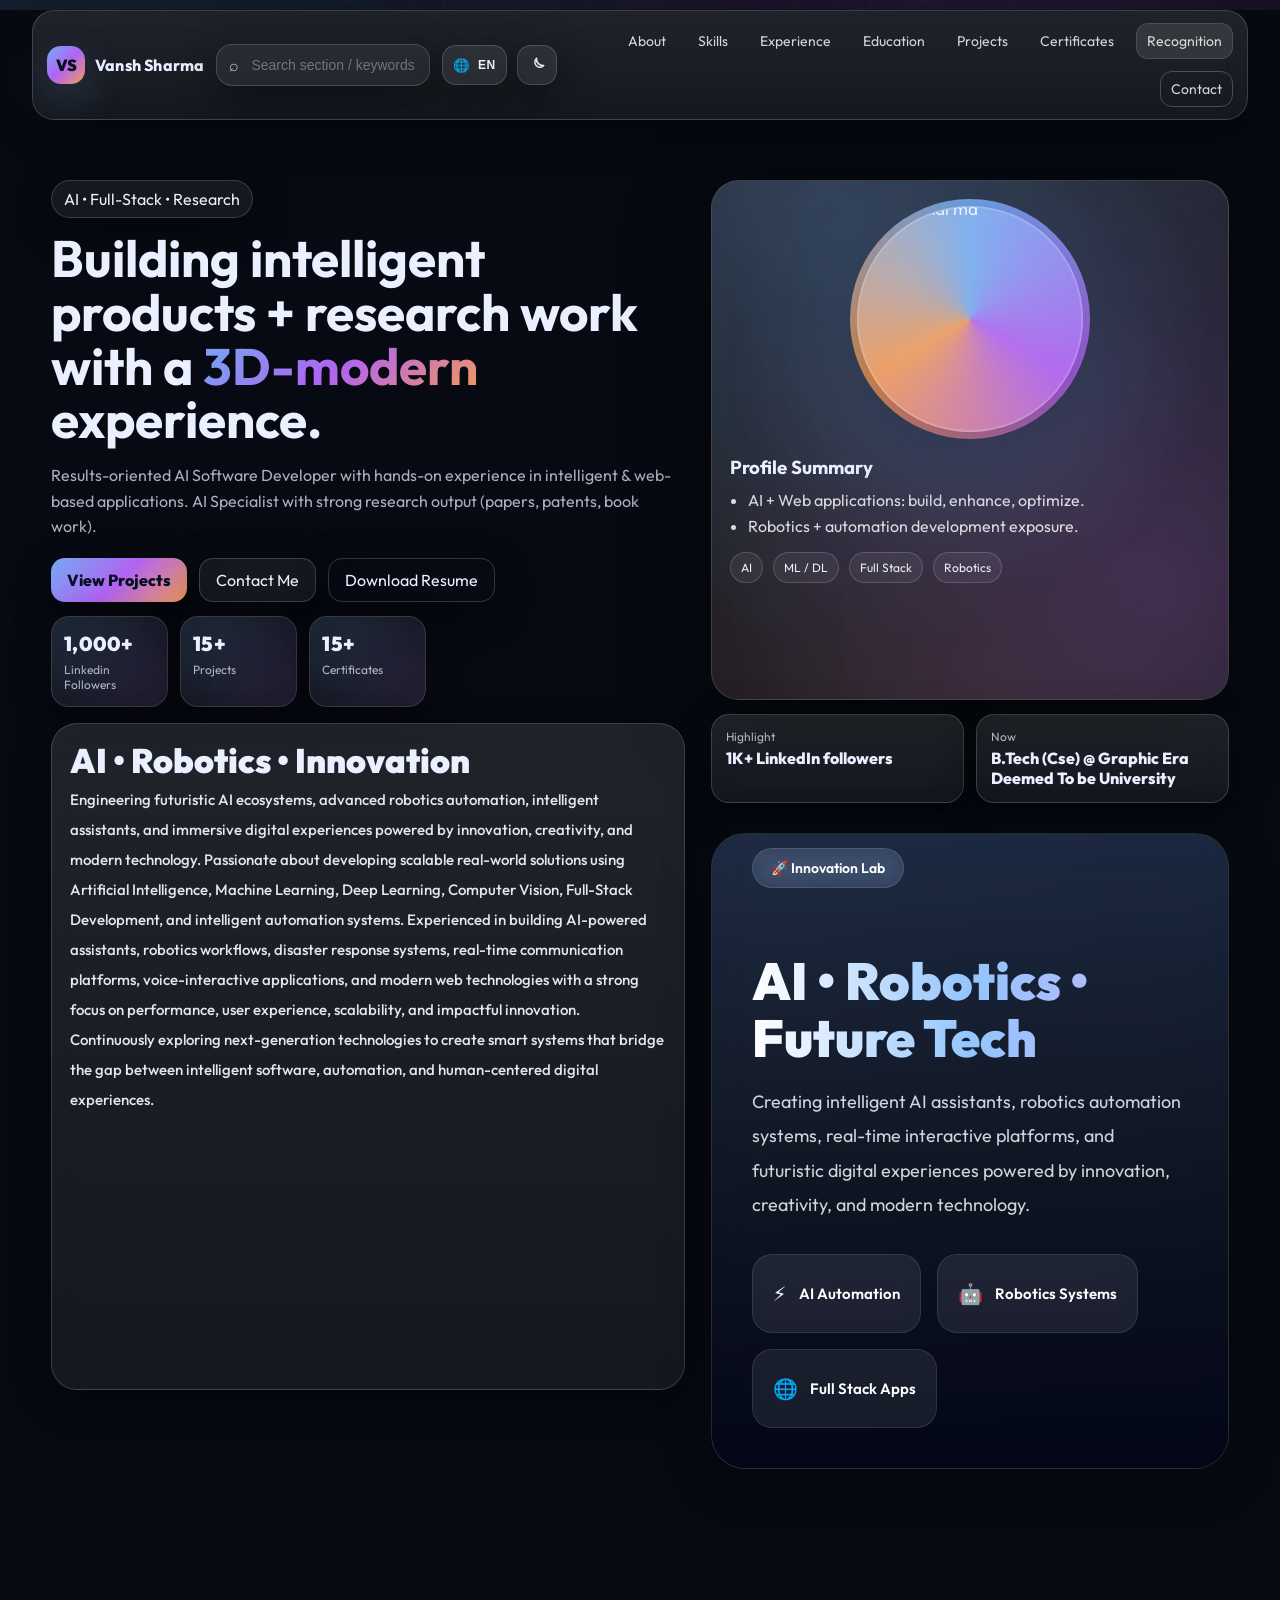
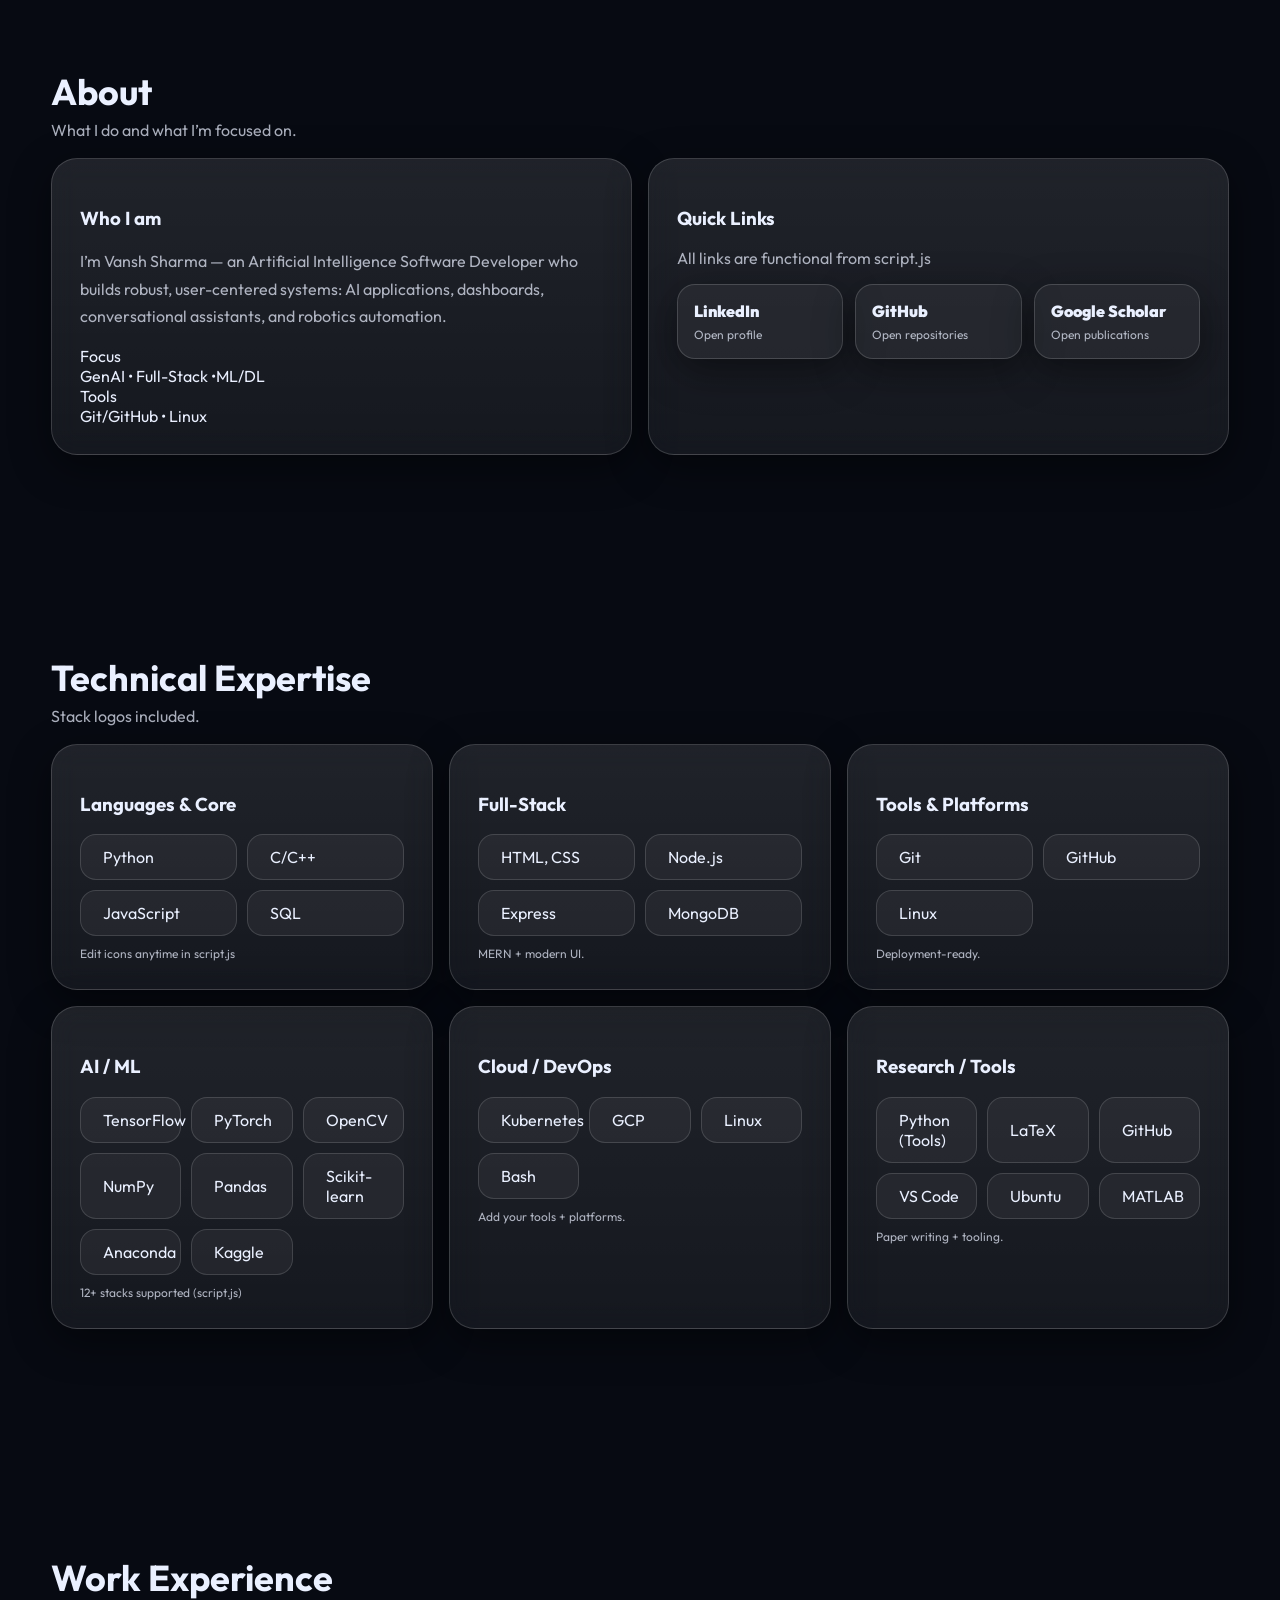
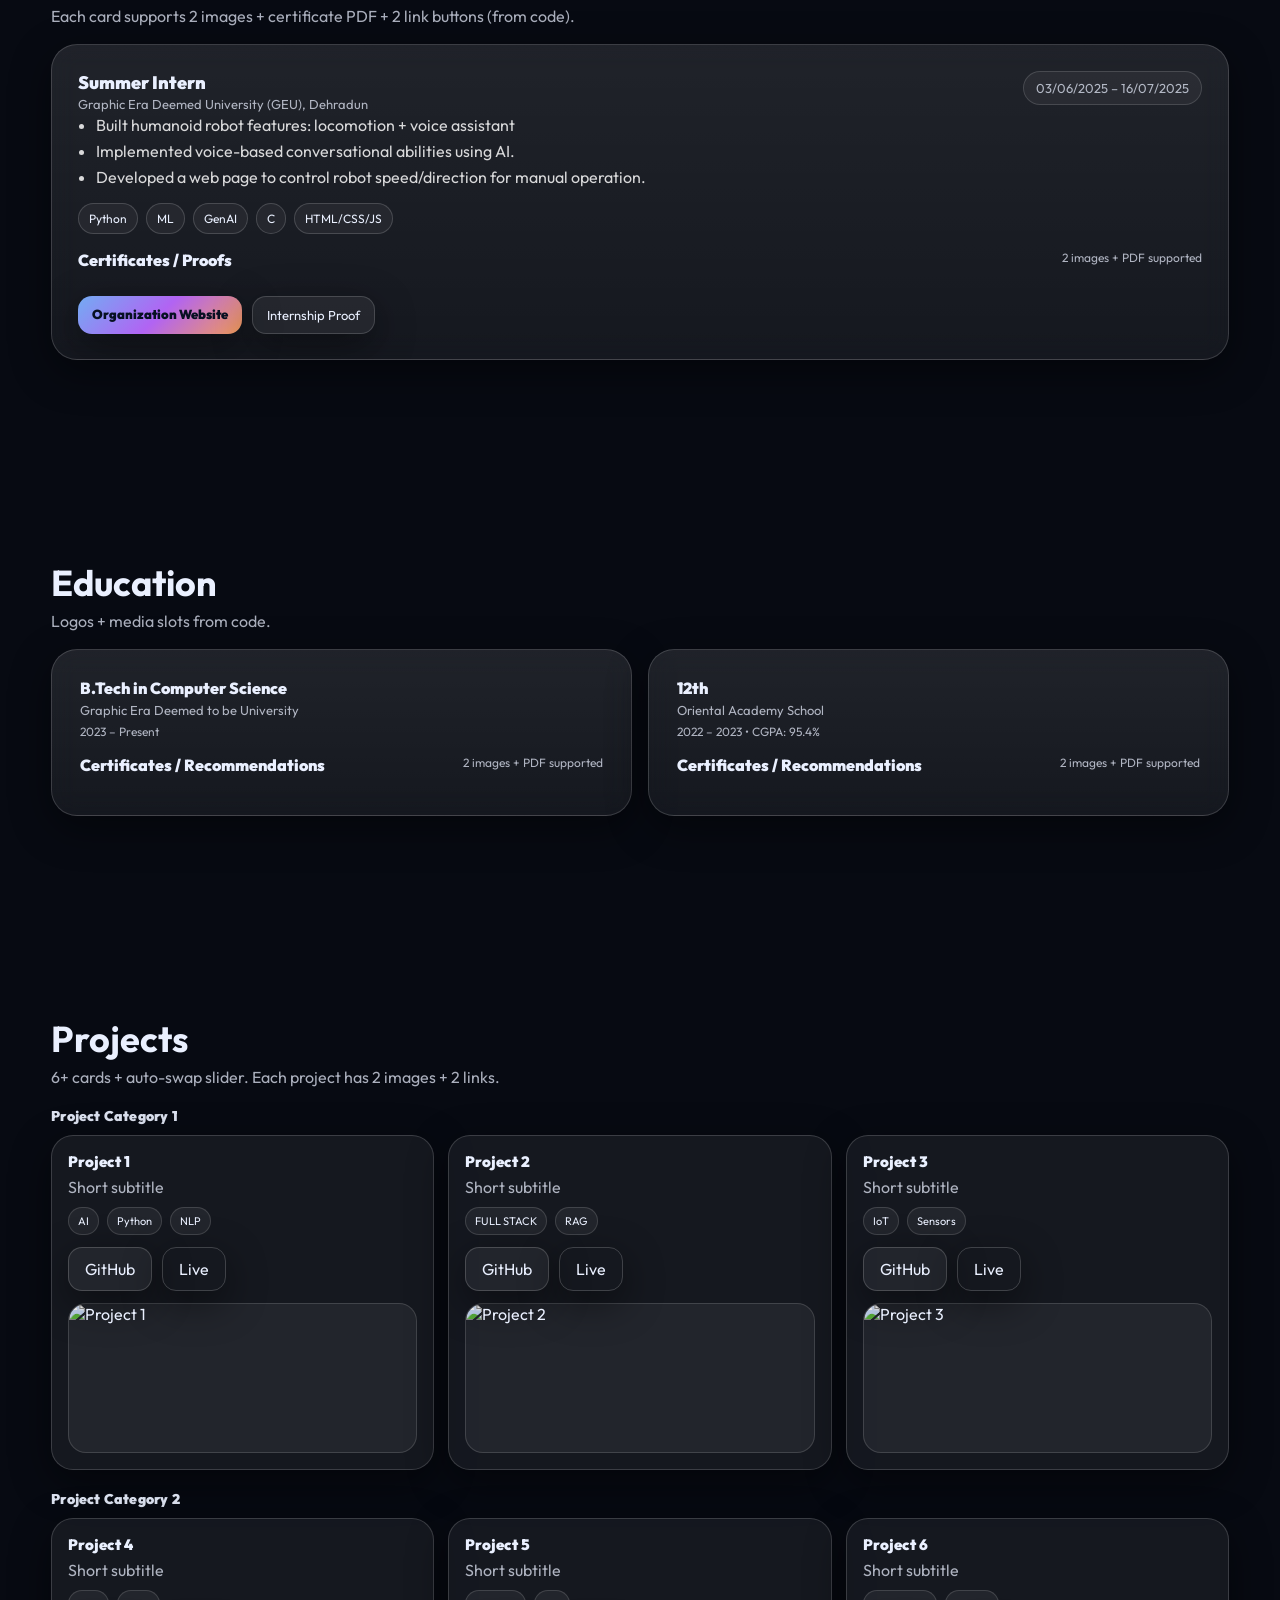
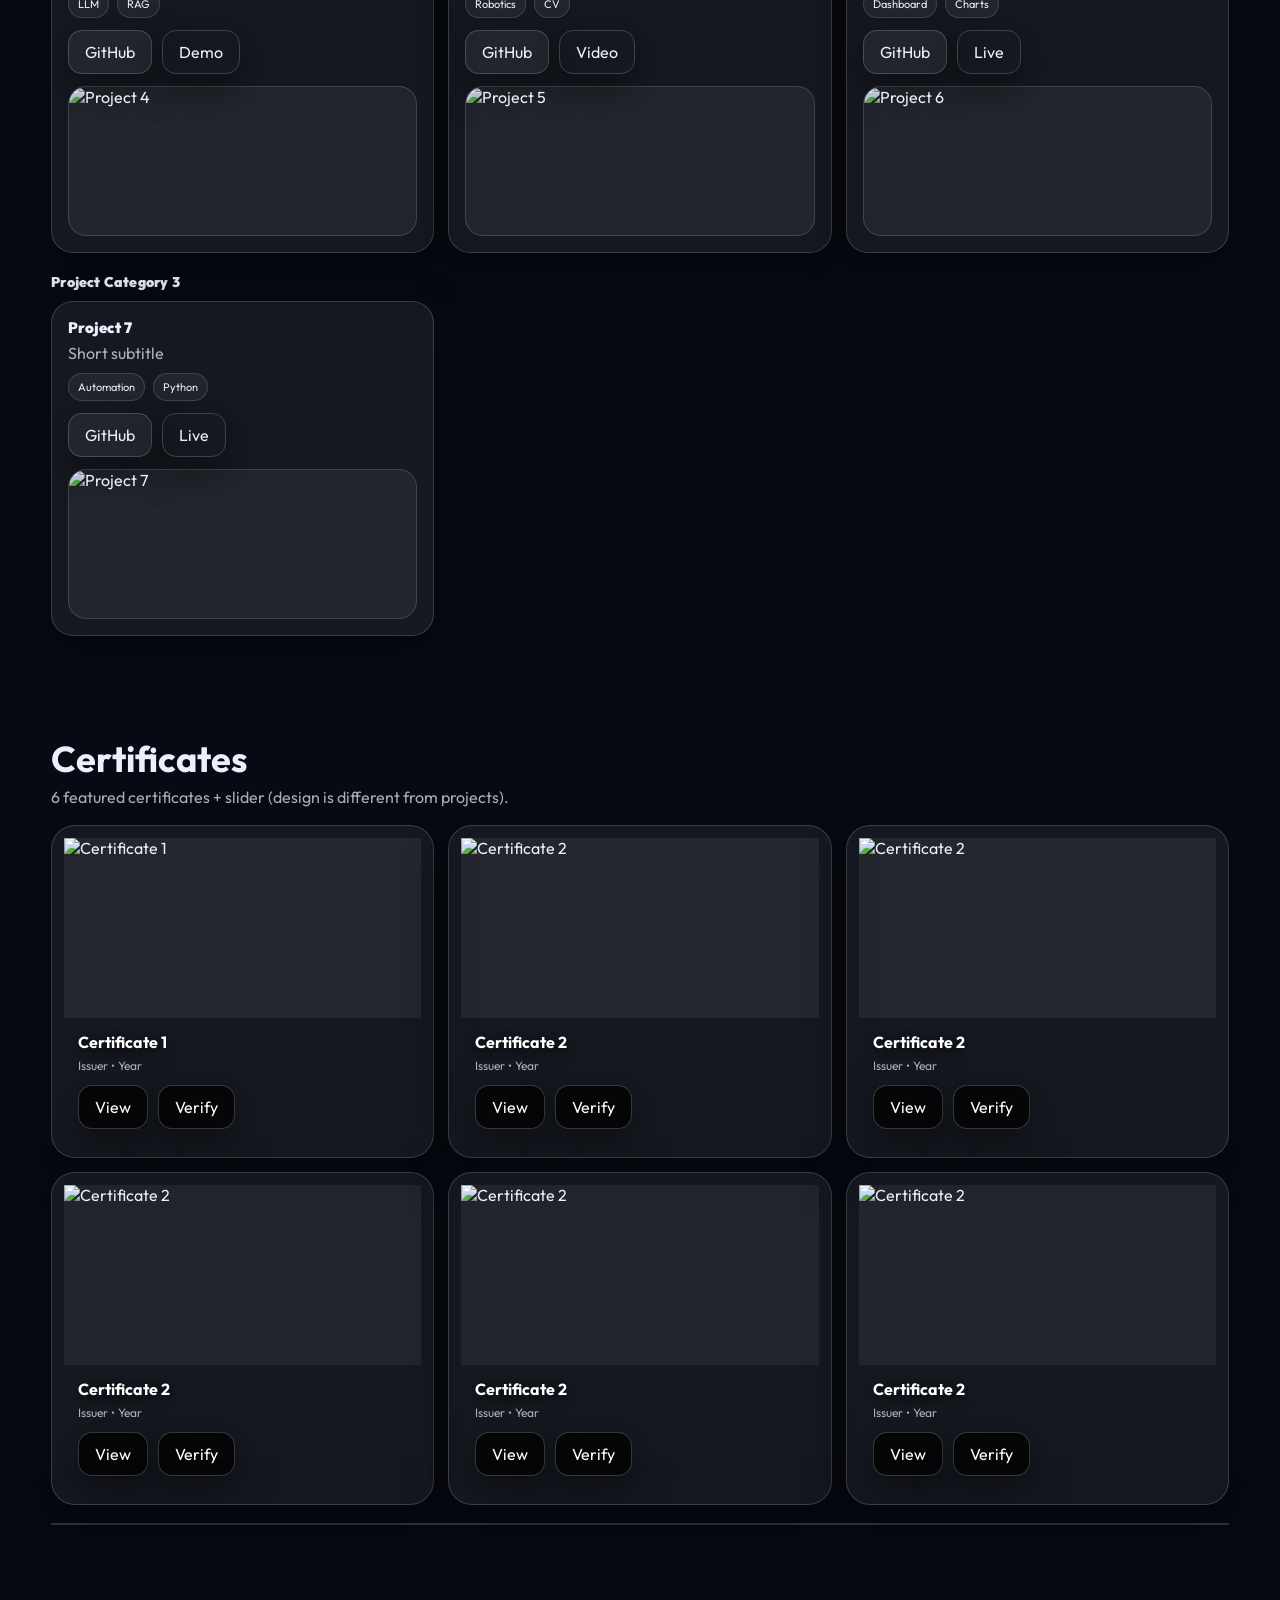
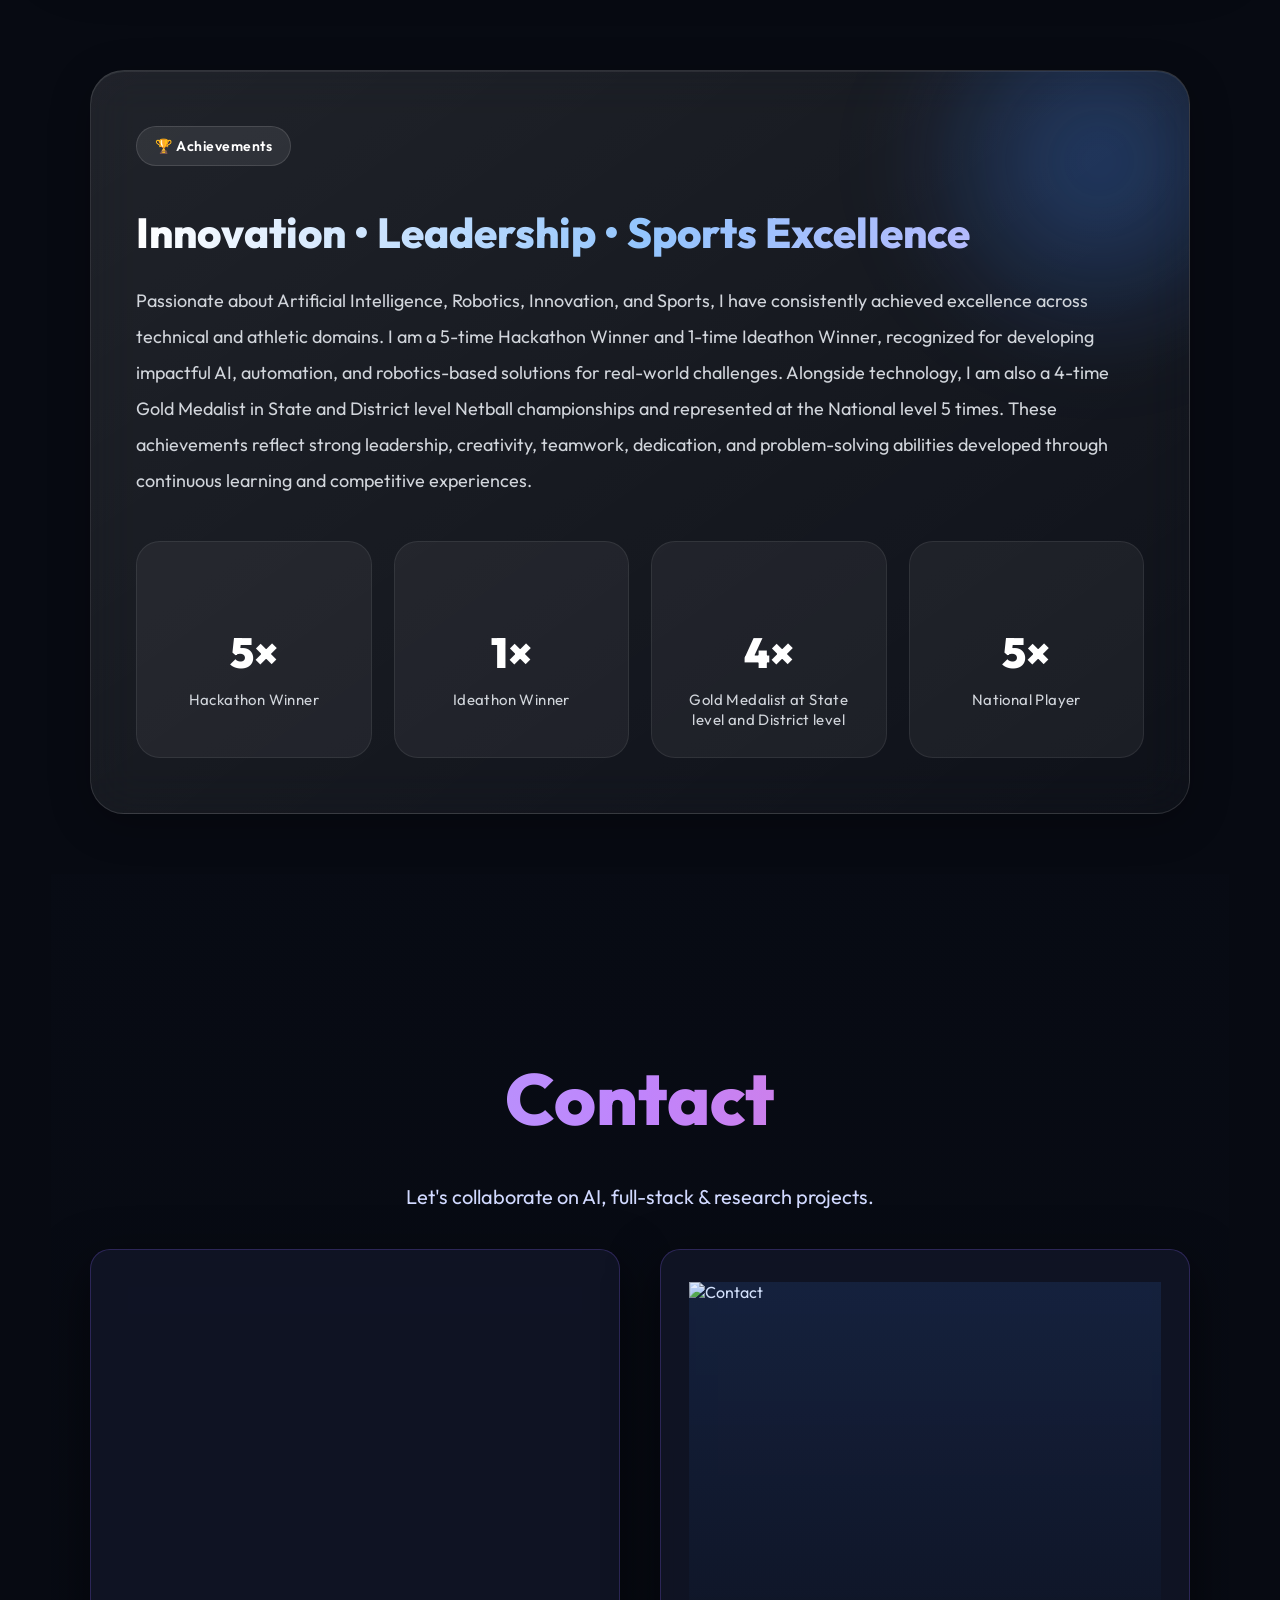
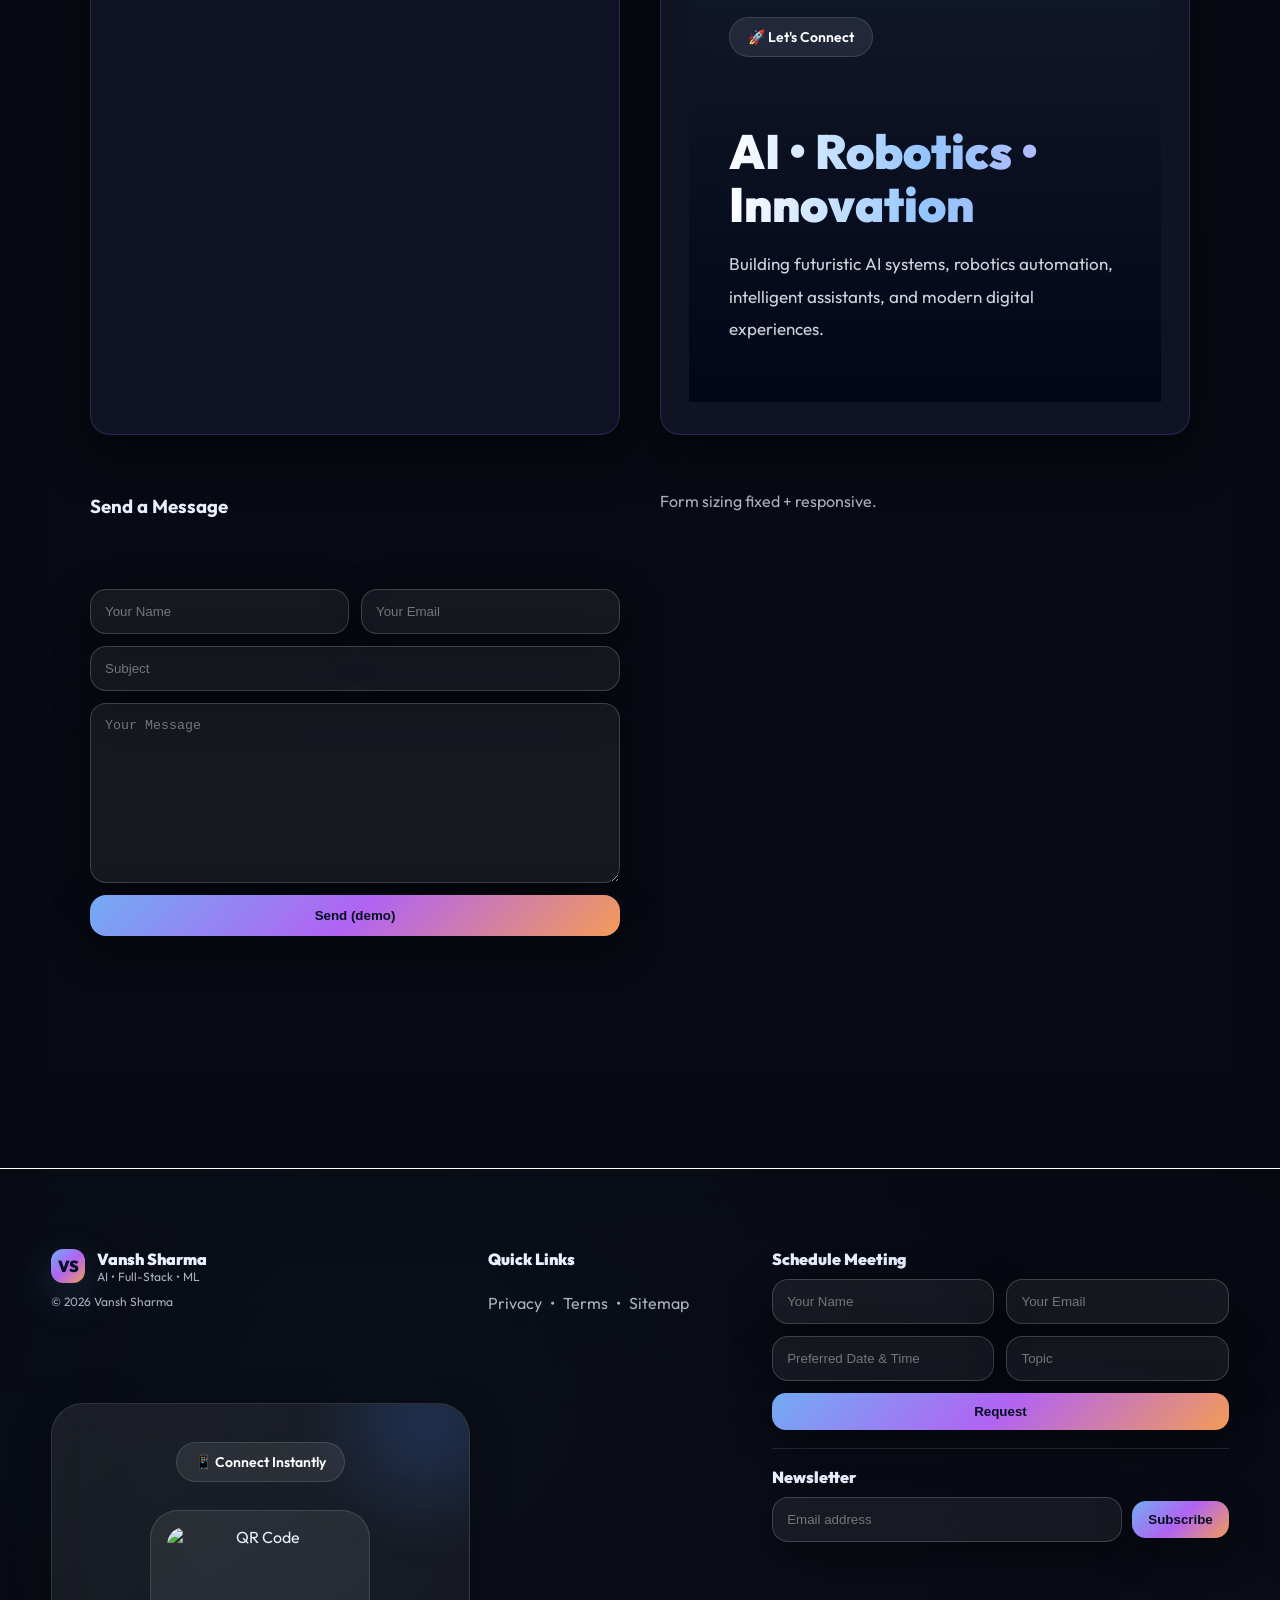
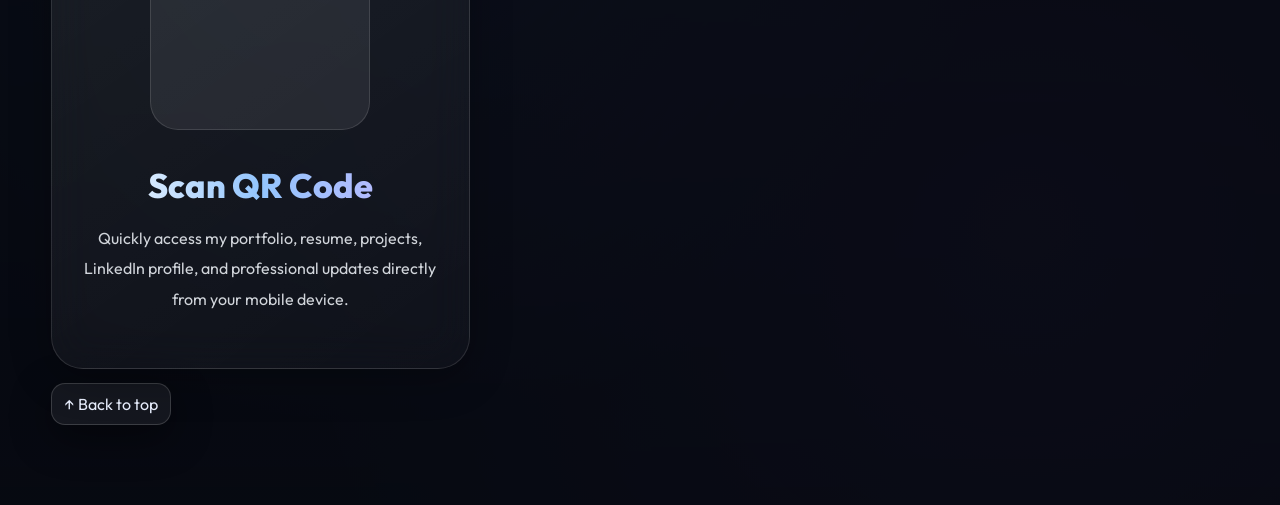
==== index.html @ a7fa775b "Rename 1.html to index.html" ====
<!DOCTYPE html>
<html lang="en">
<head>
  <meta charset="UTF-8" />
  <meta name="viewport" content="width=device-width, initial-scale=1.0"/>
  <title>Vansh Sharma | Portfolio</title>

  <link rel="preconnect" href="https://fonts.googleapis.com">
  <link rel="preconnect" href="https://fonts.gstatic.com" crossorigin>
  <link href="https://fonts.googleapis.com/css2?family=Outfit:wght@300;400;500;600;700;800;900&display=swap" rel="stylesheet">

  <!-- devicon for stack logos -->
  <link rel="stylesheet" href="https://cdn.jsdelivr.net/gh/devicons/devicon@latest/devicon.min.css" />

  <link rel="stylesheet" href="style.css"/>
</head>
<body>

  <!-- =====================
       LOADER (2.5s)
       Customize: CSS variables + #loaderLogo/#loaderText
       ===================== -->
  <div id="pageLoader" class="pageLoader" role="status" aria-label="Loading">
    <div class="loaderCard glass">
      <!-- LOADER LOGO: replace text with your logo image anytime (see CSS comments) -->
      <div class="loaderLogo" id="loaderLogo">VS</div>
      <div class="loaderText" id="loaderText">Loading…</div>
      <div class="loaderBar"><div class="loaderBarIn" id="loaderBarIn"></div></div>
      <div class="loaderHint muted">Loading</div>
    </div>
  </div>


  <!-- Background layers -->
  <div class="bg">
    <div class="bg-grid"></div>
    <div class="bg-aurora"></div>
    <div class="bg-stars" aria-hidden="true"></div>
    <div class="bg-vignette"></div>
  </div>

  <!-- Top progress -->
  <div class="topbar">
    <div class="progress" id="progress"></div>
  </div>

  <!-- Navbar -->
  <header class="navwrap">
    <nav class="nav glass" id="navbar">
      <a class="brand" href="#home" aria-label="Go to Home">
        <span class="brandMark brandMarkImg">
          <!-- NAV LOGO: Put your logo image path in script.js (PROFILE.navLogo). Control size in style.css (search: NAV LOGO) -->
          <img id="navLogoImg" class="brandLogoImg" alt="Logo" />
          <span class="brandLogoFallback" aria-hidden="true">VS</span>
        </span>
        <span class="brandText">Vansh Sharma</span>
      </a>

      <!-- Search -->
      <div class="navSearch">
        <div class="searchWrap">
          <span class="searchIcon">⌕</span>
          <input id="siteSearch" class="searchInput" type="text" placeholder="Search section / keywords..." autocomplete="off" />
        </div>
        <div class="searchDrop" id="searchDrop" aria-hidden="true"></div>
      </div>

      <div class="navRight">
        <!-- LANGUAGE: dropdown + flags (translate via code in script.js; extend dictionary as you wish) -->
        <div class="langSelect" id="langSelect">
          <button class="iconBtn langBtn" id="langBtn" aria-haspopup="listbox" aria-expanded="false" aria-label="Select language">
            <span class="langIcon" aria-hidden="true">🌐</span>
            <span class="langCode" id="langCode">EN</span>
          </button>
          <div class="langMenu" id="langMenu" role="listbox" aria-label="Language list"></div>
        </div>

        <button class="iconBtn" id="themeToggle" aria-label="Toggle theme">
          <span id="themeIcon" class="themeIcon" aria-hidden="true"></span>
        </button>
        <button class="navToggle" id="navToggle" aria-label="Toggle menu">☰</button>
      </div>

      <div class="navLinks" id="navLinks">
        <a href="#about">About</a>
        <a href="#skills">Skills</a>
        <a href="#experience">Experience</a>
        <a href="#education">Education</a>
        <a href="#projects">Projects</a>
        <a href="#certifications">certificate</a>

        <!-- NEW -->
       

       

       

        <a href="#achievements" class="pill">Achievements</a>
        <a href="#contact" class="pill outline">Contact</a>
      </div>
    </nav>
  </header>

  <!-- HERO -->
  <section id="home" class="section hero hero-video-section">

  <!-- HERO BACKGROUND VIDEO -->
  <video class="hero-bg-video" autoplay muted loop playsinline>
    <source src="https://raw.githubusercontent.com/bh-yogendra1/Yogendra-Bh_pm/main/hero%20section%20till%20about%20section.mp4" type="video/mp4">
  </video>

  <!-- DARK OVERLAY -->
  <div class="hero-video-overlay"></div>

    <div class="container heroGrid">

      <div class="heroLeft">
        <div class="kicker" data-i18n="hero_kicker">AI • Full-Stack • Research</div>

       <h1 class="title">
  <span data-i18n="hero_title_1">Building intelligent products + research work</span>
  with a <span class="grad" data-i18n="hero_title_3">3D-modern</span>
  <span data-i18n="hero_title_4">experience.</span>
</h1>

        <p class="subtitle" data-i18n="hero_subtitle">
          Results-oriented AI Software Developer with hands-on experience in intelligent & web-based applications.
          AI Specialist with strong Technical Skills
        </p>

        <div class="ctaRow">
           <a class="btn primary" href="#projects" data-i18n="btn_view_projects">
    View Projects
  </a>
           <a class="btn" href="#contact" data-i18n="btn_contact_me">
    Contact Me
  </a>
<a class="btn ghost" href="assets/Vansh's CV.pdf" download>
  Download Resume
</a>
</div>

        <!-- 5 count-up cards -->
        <div class="statsGrid" id="statsGrid"></div>

        <!-- Hero highlight banner image (BIG) -->
        <div class="heroBanner card glass tilt">
          <div class="heroBannerIn">
    <div class="hbTitle" data-i18n="hero_featured">
      Featured Highlight
    </div>
            <div class="hbSub"data-i18n="hero_featured_sub">Building intelligent AI systems, robotics automation, real-time assistants, and premium modern web experiences with innovation-driven solutions.
    </p></div>
          </div>
          <img id="heroBannerImg" class="heroBannerImg" alt="Hero banner" />
        </div>
      </div>

      <div class="heroRight">
        <div class="tilt card3d glass heroCard">
          <div class="cardGlow"></div>

          <div class="cardInner">
            <!-- Bigger circle photo -->
            <div class="avatarRing avatarRingHuge">
              <div class="avatar avatarHuge">
                <img id="profileImg" src="vanshsharma.jpeg" alt="Vansh Sharma" />
                <!-- ONLINE DOT: green pulsing indicator (CSS: search "Online dot") -->
                <span class="onlineDot" id="onlineDot" aria-hidden="true"></span>
              </div>
            </div>

            <div class="heroCardInfo">
  <h3 data-i18n="hero_profile_summary">Profile Summary</h3>
  <ul class="bullets" id="profileBullets"></ul>
</div>

            <div class="heroBadges" id="heroBadges"></div>
          </div>
        </div>

        <div class="floatingRow">
          <div class="floatCard glass tilt-sm">
  <div class="floatTitle" data-i18n="hero_highlight">Highlight</div>
  <div class="floatValue" id="heroFloat1">1K+ LinkedIn followers</div>
</div>
          <div class="floatCard glass tilt-sm">
  <div class="floatTitle" data-i18n="hero_now">Now</div>
  <div class="floatValue" id="heroFloat2">Btech(Cse) @ Graphic Era University</div>
</div>
        </div>

        <!-- RIGHT SIDE FEATURE HIGHLIGHT (same style as left banner)
             Customize image in script.js: PROFILE.heroBannerImg2 -->
      <div class="heroBanner card glass tilt heroBannerRight">

  <div class="heroRightOverlay"></div>

  <img id="heroBannerImg2" class="heroBannerImg" alt="Hero banner 2" />

  <div class="heroRightContent">

    <span class="rightBadge">
      🚀 Innovation Lab
    </span>

    <h2 class="rightTitle">
      AI • Robotics • Future Tech
    </h2>

    <p class="rightSub">
      Creating intelligent AI assistants, robotics automation systems, real-time interactive platforms, and futuristic digital experiences powered by innovation, creativity, and modern technology.
    </p>

    <div class="rightFeatures">

      <div class="rightFeature">
        <span>⚡</span>
        <p>AI Automation</p>
      </div>

      <div class="rightFeature">
        <span>🤖</span>
        <p>Robotics Systems</p>
      </div>

      <div class="rightFeature">
        <span>🌐</span>
        <p>Full Stack Apps</p>
      </div>

    </div>

  </div>

</div>

    </div>
  </section>

  <!-- ABOUT -->
  <section id="about" class="section themed about-video-section">

  <!-- ABOUT BACKGROUND VIDEO -->
  <video class="about-bg-video" autoplay muted loop playsinline>
    <source src="https://raw.githubusercontent.com/bh-yogendra1/Yogendra-Bh_pm/main/about%20section.mp4" type="video/mp4">
    Your browser does not support the video tag.
  </video>

  <!-- DARK OVERLAY -->
  <div class="about-video-overlay"></div>

    <div class="container">
      <div class="sectionHead">
  <h2 data-i18n="sec_about">About</h2>
  <p data-i18n="sec_about_sub">What I do and what I’m focused on.</p>
</div>

      <div class="grid2">
        <div class="card glass tilt cardXL">
          <h3>Who I am</h3>
          <p class="p" id="aboutText"></p>

          <div class="miniFacts">
            <div class="miniFact">
              <div class="mfLabel">Focus</div>
              <div class="mfValue" id="aboutFocus"></div>
            </div>
            <div class="miniFact">
              <div class="mfLabel">Tools</div>
              <div class="mfValue" id="aboutTools"></div>
            </div>
          </div>
        </div>

        <div class="card glass tilt cardXL">
          <h3>Quick Links</h3>
          <p class="muted">All links are functional from script.js</p>
          <div class="linkGrid" id="linkGrid"></div>
        </div>
      </div>
    </div>
  </section>

  <!-- SKILLS -->
<section id="skills" class="section themed alt skills-video-section">

  <!-- SKILLS BACKGROUND VIDEO -->
  <video class="skills-bg-video" autoplay muted loop playsinline>
    <source src="https://raw.githubusercontent.com/bh-yogendra1/Yogendra-Bh_pm/main/technical%20experties.mp4" type="video/mp4">
    Your browser does not support the video tag.
  </video>

  <!-- DARK OVERLAY -->
  <div class="skills-video-overlay"></div>

    <div class="container">
      <div class="sectionHead">
  <h2 data-i18n="sec_skills">Technical Expertise</h2>
  <p data-i18n="sec_skills_sub">Stack logos included.</p>
</div>

      <div class="grid3">
        <div class="card glass tilt cardXL">
          <h3>Languages & Core</h3>
          <div class="logoGrid" id="skillsLang"></div>
          <div class="softNote">Edit icons anytime in script.js</div>
        </div>

        <div class="card glass tilt cardXL">
          <h3>Full-Stack</h3>
          <div class="logoGrid" id="skillsStack"></div>
          <div class="softNote">MERN + modern UI.</div>
        </div>

        <div class="card glass tilt cardXL">
          <h3>Tools & Platforms</h3>
          <div class="logoGrid" id="skillsTools"></div>
          <div class="softNote">Deployment-ready.</div>
        </div>
      </div>
          <!-- =====================
           EXTRA SKILL CARDS (Scalable)
           Add more cards by copying one block + new id.
           CSS: search "SKILLS GRID"
           ===================== -->
      <div class="grid3 mt16">
        <div class="card glass tilt cardXL">
          <h3>AI / ML</h3>
          <div class="logoGrid logoGridWide" id="skillsAI"></div>
          <div class="softNote">12+ stacks supported (script.js)</div>
        </div>

        <div class="card glass tilt cardXL">
          <h3>Cloud / DevOps</h3>
          <div class="logoGrid logoGridWide" id="skillsCloud"></div>
          <div class="softNote">Add your tools + platforms.</div>
        </div>

        <div class="card glass tilt cardXL">
          <h3>Research / Tools</h3>
          <div class="logoGrid logoGridWide" id="skillsResearch"></div>
          <div class="softNote">Paper writing + tooling.</div>
        </div>
      </div>
    </div>
  </section>


  <!-- EXPERIENCE -->
  <section id="experience" class="section themed">
    <div class="container">
     <div class="sectionHead">
  <h2 data-i18n="sec_experience">Work Experience</h2>
  <p data-i18n="sec_experience_sub">Each card supports 2 images + certificate PDF + 2 link buttons (from code).</p>
</div>

      <div class="timeline" id="expTimeline"></div>
    </div>
  </section>

  <!-- EDUCATION -->
<section id="education" class="section themed alt edu-video-section">

  <!-- Background Video -->
  <video class="edu-bg-video" autoplay muted loop playsinline>
    <source src="https://raw.githubusercontent.com/bh-yogendra1/Yogendra-Bh-portfolio-website-/cc7f8a1dfc90e2ebffed9d9f8b9460c6ba9d060c/education-iit%20p.mp4" type="video/mp4">
  </video>

  <!-- Dark overlay -->
  <div class="edu-video-overlay"></div>

    <div class="container">
      <div class="sectionHead">
  <h2 data-i18n="sec_education">Education</h2>
  <p data-i18n="sec_education_sub">Logos + media slots from code.</p>
</div>

      <div class="grid2" id="eduGrid"></div>
    </div>
  </section>

  <!-- PROJECTS -->
  <section id="projects" class="section themed">
    <div class="container">
      <div class="sectionHead">
  <h2 data-i18n="sec_projects">Projects</h2>
  <p data-i18n="sec_projects_sub">6+ cards + auto-swap slider. .</p>
</div>

      <!--  =====================
           FIXED 9 PROJECT CARDS (3 categories × 3 cards)
           Edit data in script.js: PROJECT_GRID_9
           ===================== -->
      <div class="projCats">
        <div class="projCat">
          <div class="projCatTitle">Project Category 1</div>
          <div class="projCatGrid" id="projCat1"></div>
        </div>

        <div class="projCat">
          <div class="projCatTitle">Project Category 2</div>
          <div class="projCatGrid" id="projCat2"></div>
        </div>

        <div class="projCat">
          <div class="projCatTitle">Project Category 3</div>
          <div class="projCatGrid" id="projCat3"></div>
        </div>
      </div>

      

      <!-- <div class="projectWrap">
        <button class="sliderBtn" id="projPrev" aria-label="Previous project">‹</button>

        <div class="projectSlider" id="projectSlider">
          <div class="projectTrack" id="projectTrack"></div>
        </div>

        <button class="sliderBtn" id="projNext" aria-label="Next project">›</button>
      </div>

      <div class="sliderDots" id="projDots"></div>
    </div>
  </section>  -->

 
   <section id="certifications" class="section themed alt">
    <div class="container">
     <div class="sectionHead">
  <h2 data-i18n="sec_certificates">Certificates</h2>
  <p data-i18n="sec_certificates_sub">6 featured certificates + slider (design is different from projects).</p>
</div>
      <div class="certGrid" id="certGrid"></div> 

      <div class="certSliderWrap">
        <div class="certHeaderRow">
          <div>
            <!-- <div class="certSliderTitle">More certificates</div>
            <div class="muted">Auto-scroll • customize in script.js</div>
          </div>
          <div class="certBtns">
            <button class="certBtn" id="certPrev" aria-label="Previous certificate">‹</button>
            <button class="certBtn" id="certNext" aria-label="Next certificate">›</button>
          </div>
        </div>
        <div class="certSlider" id="certSlider">
          <div class="certTrack" id="certTrack"></div>
        </div>
        <div class="sliderDots" id="certDots"></div>
      </div> -->
    </div>
  </section> 

  <!-- =====================
       RECOMMENDATIONS (NEW)
       Images + LinkedIn text
       ===================== -->
  <!-- <section id="recommendations" class="section themed">
    <div class="container">
    <div class="sectionHead">
  <h2 data-i18n="sec_recommendations">Recommendations</h2>
  <p data-i18n="sec_recommendations_sub">External recommendation images + LinkedIn recommendations (add/edit in script.js).</p>
</div>

      <div class="recGrid" id="recGrid"></div>
    </div>
  </section>

  MEDIA (NEW)
  <section id="media" class="section themed alt">
    <div class="container">
     <div class="sectionHead">
  <h2 data-i18n="sec_media">Media</h2>
  <p data-i18n="sec_media_sub">Auto slider • hover zoom • title/subtitle + 5–7 lines (from code).</p>
</div> 

      <div class="mediaSliderWrap">
        <button class="sliderBtn" id="mediaPrev" aria-label="Previous media">‹</button>

        <div class="mediaSlider" id="mediaSlider">
          <div class="mediaTrack" id="mediaTrack"></div>
        </div>

        <button class="sliderBtn" id="mediaNext" aria-label="Next media">›</button>
      </div>

      <div class="sliderDots" id="mediaDots"></div>
    </div>
  </section>

  


  <!- BLOGS (NEW) -->
  <!-- <section id="blogs" class="section themed alt">
    <div class="container">
      <div class="sectionHead">
  <h2 data-i18n="sec_blogs">Blogs</h2>
  <p data-i18n="sec_blogs_sub">Local blogs + optional external RSS fetch (from code).</p>
</div>

      <div class="blogGrid" id="blogGrid"></div>
    </div>
  </section> -->

 



  <!-- ACHIEVEMENTS -->
 <div id="achievements" class="achievementPremiumBox">

  <div class="achievementGlow"></div>

  <div class="achievementTop">
    <span class="achievementBadge">🏆 Achievements</span>
  </div>

  <h3>
    Innovation • Leadership • Sports Excellence
  </h3>

  <p>
    Passionate about Artificial Intelligence, Robotics, Innovation, and Sports, I have consistently achieved excellence across technical and athletic domains. I am a 5-time Hackathon Winner and 1-time Ideathon Winner, recognized for developing impactful AI, automation, and robotics-based solutions for real-world challenges. Alongside technology, I am also a 4-time Gold Medalist in State and District level Netball championships and represented at the National level 5 times. These achievements reflect strong leadership, creativity, teamwork, dedication, and problem-solving abilities developed through continuous learning and competitive experiences.
  </p>

  <div class="achievementHighlights">

    <div class="highlightItem">
      <h4>5×</h4>
      <span>Hackathon Winner</span>
    </div>

    <div class="highlightItem">
      <h4>1×</h4>
      <span>Ideathon Winner</span>
    </div>

    <div class="highlightItem">
      <h4>4×</h4>
      <span>Gold Medalist at State level and District level</span>
    </div>

    <div class="highlightItem">
      <h4>5×</h4>
      <span>National Player</span>
    </div>

  </div>

</div>
  <section id="contact" class="section contact-section">

  <!-- Video full background -->
  <div class="contact-video-bg-container">
    <video 
      class="contact-bg-video" 
      autoplay 
      muted 
      loop 
      playsinline 
      preload="auto">
      <source src="https://raw.githubusercontent.com/bh-yogendra1/Yogendra-Bh_pm/main/contactfooter%20left%20side.mp4" type="video/mp4">
      Your browser does not support the video tag.
    </video>
  </div>

  <!-- Overlay -->
  <div class="contact-video-overlay"></div>

  <!-- Content on top -->
  <div class="container">

    <h2>Contact</h2>
    <p class="lead-text">Let's collaborate on AI, full-stack & research projects.</p>

    <div class="contact-grid">

      <!-- Quick Info card -->
      <div class="card glass tilt contactInfo cardXL" id="contactCard">
        <!-- Your quick info content / JS filled -->
      </div>

      <!-- Send Message card -->
      <!-- Quick Info card -->
<div class="card glass tilt contactInfo cardXL">

  <div class="contactImageWrap">

    <img
      src="assets/contact-image.png"
      alt="Contact"
      class="contactImage"
    >

    <div class="contactImageOverlay"></div>

    <div class="contactImageContent">

      <span class="contactBadge">
        🚀 Let's Connect
      </span>

      <h3>
        AI • Robotics • Innovation
      </h3>

      <p>
        Building futuristic AI systems, robotics automation, intelligent assistants, and modern digital experiences.
      </p>

    </div>

  </div>

</div>
        <h3>Send a Message</h3>
        <p class="muted">Form sizing fixed + responsive.</p>

        <form class="form" onsubmit="return false;">
          <div class="formRow2">
            <input class="input" placeholder="Your Name" required />
            <input class="input" placeholder="Your Email" required />
          </div>
          <input class="input" placeholder="Subject" />
          <textarea class="input textarea" rows="7" placeholder="Your Message"></textarea>
          <button class="btn primary formBtn" type="submit">Send (demo)</button>
          <div class="formHint"></div>
        </form>
      </div>

    </div>

  </div>

</section>

  <!-- FOOTER -->
<!-- FOOTER -->
<footer class="footer">

  <!-- GITHUB GLOBE BACKGROUND -->
  <div class="ghGlobeBg ghGlobeBgFooter" aria-hidden="true">
    <iframe 
      class="ghGlobeFrame" 
      src="https://janarosmonaliev.github.io/github-globe/" 
      loading="lazy">
    </iframe>
    <div class="ghGlobeOverlay"></div>
  </div>

  <!-- FOOTER CONTENT -->
  <div class="container footGrid">

    <div class="footCol">
      <div class="footBrand">
        <span class="brandMark sm brandMarkImg">
          <img id="footerLogoImg" class="brandLogoImg sm" alt="Logo" />
          <span class="brandLogoFallback" aria-hidden="true">VS</span>
        </span>
        <div>
          <div class="footName">Vansh Sharma</div>
          <div class="footTag">AI • Full-Stack • ML</div>
        </div>
      </div>

      <p class="footNote">© <span id="year"></span> Vansh Sharma</p>

      <div class="socialRow" id="socialRow"></div>

      <div class="footQrWrap">

 <div class="footQrWrap">

  <div class="footQrCard glass">

    <div class="footQrGlow"></div>

    <div class="footQrTop">
      <span class="footQrBadge">📱 Connect Instantly</span>
    </div>

    <div class="footQr">
      <img src="assets/vansh-1024.jpeg" alt="QR Code">
    </div>

    <h3>Scan QR Code</h3>

    <p>
      Quickly access my portfolio, resume, projects, LinkedIn profile, and professional updates directly from your mobile device.
    </p>

  </div>

</div>

</div>
      <a class="backTop" href="#home">↑ Back to top</a>
    </div>

    <div class="footCol">
      <div class="footTitle">Quick Links</div>
      <div class="footLinks" id="footerLinks"></div>

      <div class="legalRow">
        <a href="#" class="muted">Privacy</a>
        <span class="muted">•</span>
        <a href="#" class="muted">Terms</a>
        <span class="muted">•</span>
        <a href="#" class="muted">Sitemap</a>
      </div>
    </div>

    <div class="footCol">
      <div class="footTitle">Schedule Meeting</div>

      <div class="meetGrid">
        <input class="input" placeholder="Your Name" />
        <input class="input" placeholder="Your Email" />
        <input class="input" placeholder="Preferred Date & Time" />
        <input class="input" placeholder="Topic" />
        <button class="btn primary meetBtn">Request</button>
      </div>

      <div class="footDivider"></div>

      <div class="footTitle">Newsletter</div>
      <div class="newsRow">
        <input class="input newsInput" placeholder="Email address" />
        <button class="btn primary newsBtn">Subscribe</button>
      </div>
    </div>

  </div>
</footer>


  <script src="script.js"></script>
</body>
</html>
---- style.css ----
:root{
  --nav-h: 90px;
  --bg0:#070A12;
  --txt:#EAF0FF;
  --muted:rgba(234,240,255,.72);

  --glass:rgba(255,255,255,.08);
  --stroke:rgba(255,255,255,.16);
  --shadow: 0 12px 40px rgba(0,0,0,.45);
  --shadow2: 0 18px 80px rgba(0,0,0,.5);

  --r:18px;
  --r2:26px;
  --pad: clamp(16px, 2vw, 26px);
  --grad: linear-gradient(135deg, rgba(120,180,255,.95), rgba(186,104,255,.95), rgba(255,163,92,.95));
}

/* Fix navbar overlap */
html{
  scroll-behavior: smooth;
  scroll-padding-top: calc(var(--nav-h) + 18px);
}
section{
  scroll-margin-top: calc(var(--nav-h) + 18px);
}

body.light{
  --bg0:#F6F8FF;
  --txt:#0B1022;
  --muted:rgba(11,16,34,.70);
  --glass:rgba(255,255,255,.70);
  --stroke:rgba(0,0,0,.10);
  --shadow: 0 12px 40px rgba(0,0,0,.12);
  --shadow2: 0 18px 80px rgba(0,0,0,.14);
}


*{box-sizing:border-box}
html,body{margin:0;padding:0;background:var(--bg0);color:var(--txt);font-family:"Outfit",system-ui,Segoe UI,Roboto,Arial}
a{color:inherit;text-decoration:none}
img{max-width:100%;display:block}
.section{padding: 100px 0}
.container{width:min(1220px, 92vw);margin:0 auto}
.muted{color:var(--muted)}
.p{color:var(--muted);line-height:1.7}

/* Background */
.bg{position:fixed;inset:0;z-index:-10;overflow:hidden}
.bg-grid{
  position:absolute;inset:-20%;
  background:
    radial-gradient(circle at 50% 50%, rgba(255,255,255,.08), transparent 55%),
    linear-gradient(rgba(255,255,255,.06) 1px, transparent 1px),
    linear-gradient(90deg, rgba(255,255,255,.06) 1px, transparent 1px);
  background-size:auto, 64px 64px, 64px 64px;
  transform: rotate(-7deg) scale(1.1);
  opacity:.35;
}
.bg-aurora{
  position:absolute;inset:-30%;
  background:
    radial-gradient(circle at 10% 30%, rgba(120,180,255,.28), transparent 45%),
    radial-gradient(circle at 70% 35%, rgba(186,104,255,.24), transparent 45%),
    radial-gradient(circle at 40% 75%, rgba(255,163,92,.18), transparent 50%),
    radial-gradient(circle at 85% 85%, rgba(120,255,210,.16), transparent 50%);
  filter: blur(18px);
  animation: aurora 10s ease-in-out infinite alternate;
}
@keyframes aurora{
  from{transform:translate3d(-1%, -1%, 0) scale(1)}
  to{transform:translate3d(1.5%, 1.5%, 0) scale(1.05)}
}
.bg-stars{
  position:absolute;inset:0;
  background-image: radial-gradient(rgba(255,255,255,.35) 1px, transparent 1px);
  background-size: 90px 90px;
  opacity:.25;
}
.bg-vignette{
  position:absolute;inset:0;
  background: radial-gradient(circle at 50% 25%, transparent 0%, rgba(0,0,0,.20) 55%, rgba(0,0,0,.55) 100%);
}
body.light .bg-vignette{
  background: radial-gradient(circle at 50% 25%, transparent 0%, rgba(0,0,0,.05) 55%, rgba(0,0,0,.12) 100%);
}

/* Progress */
.topbar{position:fixed;left:0;top:0;right:0;height:4px;z-index:50}
.progress{height:100%;width:0;background:var(--grad)}

/* Navbar */
.navwrap{position:sticky;top:10px;z-index:40}
.nav{
  width:min(1280px, 95vw);
  margin: 10px auto 0;
  padding: 12px 14px;
  border-radius: 22px;
  display:flex;align-items:center;justify-content:space-between;
  gap: 12px;
  border:1px solid var(--stroke);
  box-shadow: var(--shadow);
  background: linear-gradient(180deg, rgba(255,255,255,.10), rgba(255,255,255,.06));
  backdrop-filter: blur(14px);
}
.brand{display:flex;gap:10px;align-items:center;flex: 0 0 auto}
.brandMark{
  width:38px;height:38px;border-radius:14px;
  display:grid;place-items:center;
  background:var(--grad);
  color:#071022;font-weight:900;
  box-shadow: 0 14px 40px rgba(120,180,255,.22);
}
.brandMark.sm{width:34px;height:34px;border-radius:12px}
.brandText{font-weight:750;letter-spacing:.2px}

.navSearch{flex: 1 1 auto; max-width: 420px}
.searchWrap{
  display:flex; align-items:center; gap:10px;
  border:1px solid var(--stroke);
  background: rgba(255,255,255,.06);
  box-shadow: var(--shadow);
  border-radius: 16px;
  padding: 10px 12px;
}
.searchIcon{opacity:.8}
.searchInput{
  width:100%;
  border:0;
  outline:none;
  background: transparent;
  color: var(--txt);
  font-size: 14px;
}
.searchDrop{
  display:none;
  margin-top: 10px;
  border-radius: 16px;
  border:1px solid var(--stroke);
  background: rgba(0,0,0,.25);
  backdrop-filter: blur(14px);
  box-shadow: var(--shadow2);
  overflow:hidden;
}
body.light .searchDrop{background: rgba(255,255,255,.75)}
.searchItem{
  padding: 12px 12px;
  cursor:pointer;
  border-bottom: 1px solid rgba(255,255,255,.10);
}
.searchItem:last-child{border-bottom:0}
.searchItem:hover{background: rgba(255,255,255,.08)}
.searchItem .siTitle{font-weight:900}
.searchItem .siHint{color:var(--muted); font-size: 12px; margin-top: 4px}

.navLinks{display:flex;gap:12px;align-items:center;flex-wrap:wrap;justify-content:flex-end}
.navLinks a{
  font-size:14px;
  padding:8px 10px;border-radius:12px;
  transition: transform .15s ease, background .15s ease, color .15s ease;
  color:rgba(255,255,255,.82);
}
body.light .navLinks a{color:rgba(11,16,34,.82)}
.navLinks a:hover{background:rgba(255,255,255,.10);transform: translateY(-1px);color:var(--txt)}
.pill{background:rgba(255,255,255,.10);border:1px solid rgba(255,255,255,.12)}
.pill.outline{background:transparent;border:1px solid rgba(255,255,255,.22)}

.navToggle{display:none;background:transparent;border:0;color:var(--txt);font-size:20px}
.navRight{display:flex;gap:10px;align-items:center}
.iconBtn{
  width:40px;height:40px;border-radius:14px;
  border:1px solid var(--stroke);
  background:rgba(255,255,255,.08);
  color:var(--txt);
  cursor:pointer;
  box-shadow: var(--shadow);
}

/* Shared cards */
.glass{background: linear-gradient(180deg, rgba(255,255,255,.10), rgba(255,255,255,.06)); backdrop-filter: blur(14px)}
.card{border:1px solid var(--stroke);border-radius: var(--r2); padding: var(--pad); box-shadow: var(--shadow); position:relative; overflow:hidden}
.cardXL{padding: clamp(18px, 2.2vw, 28px)}
.card3d{border:1px solid rgba(255,255,255,.18);border-radius: 28px; padding: 18px; box-shadow: var(--shadow2); position:relative; overflow:hidden}
.cardGlow{
  position:absolute;inset:-40%;
  background: radial-gradient(circle at 35% 25%, rgba(120,180,255,.26), transparent 48%),
              radial-gradient(circle at 70% 65%, rgba(186,104,255,.22), transparent 52%),
              radial-gradient(circle at 50% 90%, rgba(255,163,92,.14), transparent 55%);
  filter: blur(18px);
  opacity:.9;
}
.cardInner{position:relative;z-index:2}

/* Tilt */
.tilt, .tilt-sm, .tilt.card3d{transform-style:preserve-3d}
.tilt-sm{border:1px solid var(--stroke);border-radius: var(--r);padding: 12px;box-shadow: var(--shadow);}

/* Hero */
.hero{padding-top: 60px}
.heroGrid{display:grid;grid-template-columns: 1.1fr .9fr;gap:26px;align-items:start}
.kicker{
  display:inline-flex;gap:10px;align-items:center;
  padding:8px 12px;border-radius:999px;
  border:1px solid rgba(255,255,255,.16);
  background:rgba(255,255,255,.06);
  box-shadow: var(--shadow);
}
.title{font-size: clamp(32px, 4vw, 54px); line-height:1.05;margin:14px 0 8px}
.grad{background:var(--grad);-webkit-background-clip:text;background-clip:text;color:transparent}
.subtitle{color:var(--muted);font-size:16px;line-height:1.6;max-width:60ch}
.ctaRow{display:flex;gap:12px;flex-wrap:wrap;margin:18px 0 14px}
.btn{
  padding: 11px 16px;
  border-radius: 14px;
  border:1px solid rgba(255,255,255,.18);
  background: rgba(255,255,255,.06);
  color:var(--txt);
  box-shadow: var(--shadow);
  display:inline-flex;align-items:center;justify-content:center;
  transition: transform .16s ease, background .16s ease;
}
.btn:hover{transform: translateY(-2px);background:rgba(255,255,255,.10)}
.btn.primary{border:0;background:var(--grad);color:#071022;font-weight:800}
.btn.ghost{background:transparent}

/* Stats counters */
.statsGrid{
  display:grid;
  grid-template-columns: repeat(5, minmax(0, 1fr));
  gap:12px;
  margin-top: 8px;
}
.statCard{
  border:1px solid rgba(255,255,255,.16);
  background: rgba(255,255,255,.05);
  border-radius: 18px;
  padding: 14px 12px;
  box-shadow: var(--shadow);
  position:relative;
  overflow:hidden;
  min-height: 76px;
}
.statCard:after{
  content:"";
  position:absolute;inset:-40%;
  background: radial-gradient(circle at 30% 25%, rgba(120,180,255,.18), transparent 55%),
              radial-gradient(circle at 80% 70%, rgba(186,104,255,.14), transparent 60%);
  filter: blur(18px);
  opacity:.8;
}
.statIn{position:relative;z-index:1}
.statValue{font-weight:950;font-size:20px;letter-spacing:.2px}
.statLabel{color:var(--muted);font-size:12px;margin-top:6px}

/* NEW Hero banner */
.heroBanner{margin-top: 16px; padding: 0; overflow:hidden}
.heroBannerIn{
  padding: 18px 18px 0;
  display:flex;
  flex-direction:column;
  gap:6px;
}
.hbTitle{font-weight:950}
.hbSub{color:var(--muted); font-size:12px}
.heroBannerImg{
  width:100%;
  height: 260px;
  object-fit: cover;
  border-top:1px solid rgba(255,255,255,.12);
  margin-top: 14px;
  opacity: 0;
  transform: scale(1.02);
  transition: opacity .2s ease;
}
.heroBannerImg.ready{opacity: 1}

/* Hero card right */
.heroCard{min-height: 520px}
.avatarRing{
  width:96px;height:96px;border-radius:999px;
  padding:5px;
  background: conic-gradient(from 0deg, rgba(120,180,255,.9), rgba(186,104,255,.9), rgba(255,163,92,.9), rgba(120,180,255,.9));
  box-shadow: 0 18px 65px rgba(120,180,255,.18);
  margin: 0 auto 16px;
}
.avatar{
  width:100%;height:100%;
  border-radius:999px;
  background: radial-gradient(circle at 30% 20%, rgba(255,255,255,.14), rgba(255,255,255,.04));
  border:1px solid rgba(255,255,255,.18);
  display:grid;place-items:center;
  overflow:hidden;
}
.avatar img{
  width:100%;
  height:100%;
  object-fit: cover;
  object-position: center top;
  transform: scale(1.08);
}

/* BIGGER as you asked */
.avatarRingHuge{
  width: 240px;
  height: 240px;
  padding: 7px;
  box-shadow: 0 34px 130px rgba(120,180,255,.28);
}
.avatarHuge{
  border: 1px solid rgba(255,255,255,.24);
  box-shadow:
    inset 0 0 0 1px rgba(255,255,255,.10),
    0 22px 80px rgba(0,0,0,.35);
}

.heroCardInfo h3{margin: 6px 0 8px}
.bullets{margin:0;padding-left:18px;color:rgba(255,255,255,.83);line-height:1.65}
body.light .bullets{color:rgba(11,16,34,.78)}
.heroBadges{display:flex;gap:10px;flex-wrap:wrap;margin-top:12px}
.badge{
  font-size:12px; padding:7px 10px;border-radius:999px;
  border:1px solid rgba(255,255,255,.16);
  background:rgba(255,255,255,.06);
}

.floatingRow{display:grid;grid-template-columns:1fr 1fr;gap:12px;margin-top:12px}
.floatCard{border:1px solid var(--stroke);border-radius: 18px; padding:14px; box-shadow: var(--shadow)}
.floatTitle{font-size:12px;color:var(--muted)}
.floatValue{font-weight:800;margin-top:4px}

/* Headings */
.sectionHead{margin-bottom:18px}
.sectionHead h2{margin:0 0 6px;font-size: clamp(24px, 3vw, 36px)}
.sectionHead p{margin:0;color:var(--muted)}
.sectionHead.fancy{
  padding: 22px 22px 8px;
  border-radius: 28px;
  background:
    radial-gradient(circle at 20% 20%, rgba(120,180,255,.18), transparent 55%),
    radial-gradient(circle at 80% 10%, rgba(186,104,255,.16), transparent 55%),
    radial-gradient(circle at 50% 90%, rgba(255,163,92,.12), transparent 55%);
  border:1px solid rgba(255,255,255,.16);
  box-shadow: var(--shadow2);
  position:relative;
  overflow:hidden;
}
.sectionHead.fancy:after{
  content:"";
  position:absolute;inset:-40%;
  background: conic-gradient(from 120deg, rgba(120,180,255,.0), rgba(120,180,255,.18), rgba(186,104,255,.14), rgba(255,163,92,.12), rgba(120,180,255,.0));
  filter: blur(22px);
  animation: glowSpin 10s linear infinite;
  opacity:.75;
}
@keyframes glowSpin{from{transform: rotate(0deg)}to{transform: rotate(360deg)}}

/* Layout */
.grid2{display:grid;grid-template-columns:1fr 1fr;gap:16px}
.grid3{display:grid;grid-template-columns:1fr 1fr 1fr;gap:16px}
.linkGrid{display:grid;grid-template-columns: repeat(3, minmax(0,1fr));gap:12px;margin-top:12px}
.linkCard{
  border:1px solid rgba(255,255,255,.16);
  background:rgba(255,255,255,.05);
  border-radius:18px;
  padding:16px;
  box-shadow: var(--shadow);
  transition: transform .16s ease;
}
.linkCard:hover{transform: translateY(-2px)}
.lcTitle{font-weight:900}
.lcHint{color:var(--muted);font-size:12px;margin-top:6px}

/* Skills */
.logoGrid{display:grid;grid-template-columns: repeat(2, minmax(0,1fr));gap: 10px;margin-top:10px}
.logoItem{
  display:flex;gap:10px;align-items:center;
  padding:12px;border-radius: 16px;
  border:1px solid rgba(255,255,255,.14);
  background:rgba(255,255,255,.05);
  transition: transform .14s ease, background .14s ease;
}
.logoItem:hover{transform: translateY(-2px);background:rgba(255,255,255,.10)}
.logoItem i{font-size:24px}
.softNote{margin-top:10px;font-size:12px;color:var(--muted)}

/* Timeline */
.timeline{display:flex;flex-direction:column;gap:18px}
.tItem{padding: 0}
.tIn{padding: var(--pad)}
.tTop{display:flex;justify-content:space-between;gap:14px;align-items:flex-start;flex-wrap:wrap}
.org{display:flex;gap:12px;align-items:center}
.orgLogo{
  width:56px;height:56px;border-radius: 16px;
  border:1px solid rgba(255,255,255,.16);
  background:rgba(255,255,255,.07);
  object-fit:contain;padding:8px;
}
.tRole{font-weight:950;font-size:18px}
.tOrg{color:var(--muted);font-size:13px;margin-top:2px}
.tDate{color:var(--muted);font-size:13px;border:1px solid rgba(255,255,255,.14);padding:8px 12px;border-radius:999px;background:rgba(255,255,255,.05)}
.tagRow{display:flex;gap:8px;flex-wrap:wrap;margin-top:12px}
.tag{font-size:12px;padding:7px 10px;border-radius:999px;border:1px solid rgba(255,255,255,.16);background:rgba(255,255,255,.05)}
.btnRow{display:flex;gap:10px;flex-wrap:wrap;margin-top:14px}

/* Education */
.eduTop{display:flex;gap:12px;align-items:center}
.eduLogo{
  width:62px;height:62px;border-radius: 18px;
  border:1px solid rgba(255,255,255,.16);
  background:rgba(255,255,255,.07);
  object-fit:contain;padding:9px;
}
.eduDegree{font-weight:950;font-size: 16px}
.eduInst{color:var(--muted);font-size:13px;margin-top:4px}
.eduDate{color:var(--muted);font-size:12px;margin-top:6px}

/* Media grid (2 big slots per card) */
.mediaBlock{margin-top:16px}
.mediaHead{display:flex;justify-content:space-between;gap:10px;align-items:flex-start;flex-wrap:wrap}
.mediaTitle{font-weight:950}
.mediaSub{color:var(--muted);font-size:12px}
.mediaGrid{
  margin-top:12px;
  display:grid;
  grid-template-columns: repeat(2, minmax(0, 1fr));
  gap:14px;
}
.mediaCard{
  border:1px solid var(--stroke);
  border-radius: 20px;
  overflow:hidden;
  background: rgba(255,255,255,.06);
  box-shadow: var(--shadow);
  transition: transform .18s ease;
}
.mediaCard:hover{transform: translateY(-2px)}
.mediaThumb{width:100%;height: 260px;background: rgba(255,255,255,.08);display:grid;place-items:center}
.mediaThumb img{width:100%;height:100%;object-fit:cover}
.mediaThumb .pdfBadge{
  width:100%;height:100%;
  display:grid;place-items:center;
  font-weight:950;letter-spacing:.8px;
  color:#071022;
  background: var(--grad);
}
.mediaMeta{padding:14px}
.mediaName{font-weight:900}
.mediaType{color:var(--muted);font-size:12px;margin-top:6px}

/* Project slider */
.projectWrap{
  display:grid;
  grid-template-columns: 54px 1fr 54px;
  gap:12px;
  align-items:center;
}
.sliderBtn{
  width:54px;height:54px;border-radius: 18px;
  border:1px solid rgba(255,255,255,.16);
  background: rgba(255,255,255,.06);
  box-shadow: var(--shadow);
  color:var(--txt);
  font-size:28px;
  cursor:pointer;
  transition: transform .16s ease;
}
.sliderBtn:hover{transform: translateY(-2px)}
.projectSlider{
  overflow:hidden;
  border-radius: 26px;
  border:1px solid rgba(255,255,255,.14);
  background: rgba(255,255,255,.04);
  box-shadow: var(--shadow2);
}
.projectTrack{
  display:flex;
  gap:16px;
  padding: 16px;
  transform: translateX(0px);
  transition: transform .55s ease;
}
.projectCard{
  min-width: calc((100% - 32px) / 2);
  border:1px solid rgba(255,255,255,.16);
  background: rgba(255,255,255,.06);
  border-radius: 24px;
  padding: 18px;
  box-shadow: var(--shadow2);
  position:relative;
  overflow:hidden;
}
.projectCard:after{
  content:"";
  position:absolute;inset:-40%;
  background: radial-gradient(circle at 25% 25%, rgba(120,180,255,.18), transparent 55%),
              radial-gradient(circle at 80% 70%, rgba(186,104,255,.14), transparent 60%);
  filter: blur(20px);
  opacity:.7;
}
.projectIn{position:relative;z-index:1}
.pTitle{font-weight:950; font-size: 16px}
.pMeta{color:var(--muted);font-size:12px;margin-top:8px}
.pDesc{
  color:var(--muted);
  margin-top:12px;
  line-height:1.7;
  display:-webkit-box;
  -webkit-line-clamp:7;
  -webkit-box-orient:vertical;
  overflow:hidden;
}
.actionRow{display:flex;gap:10px;flex-wrap:wrap;margin-top:14px}
.linkBtn{
  padding:10px 14px;border-radius: 14px;
  border:1px solid rgba(255,255,255,.16);
  background: rgba(255,255,255,.06);
  box-shadow: var(--shadow);
  color:var(--txt);
  font-size:13px;
  transition: transform .16s ease;
}
.linkBtn:hover{transform: translateY(-2px);background:rgba(255,255,255,.10)}
.linkBtn.primary{border:0;background:var(--grad);color:#071022;font-weight:900}

/* slider dots */
.sliderDots{display:flex;gap:8px;justify-content:center;margin-top:16px}
.dot{
  width:10px;height:10px;border-radius:999px;
  border:1px solid rgba(255,255,255,.22);
  background: rgba(255,255,255,.08);
  cursor:pointer;
}
.dot.active{background: var(--grad);border:0}

/* Project card media */
.cardMedia2{
  margin-top: 14px;
  display:grid;
  grid-template-columns: 1fr 1fr;
  gap: 12px;
}
.cardMedia2 .miniImg{
  height: 140px;
  border-radius: 18px;
  overflow:hidden;
  border:1px solid rgba(255,255,255,.14);
  background: rgba(255,255,255,.06);
}
.cardMedia2 .miniImg img{width:100%;height:100%;object-fit:cover}

/* Media slider (NEW) */
.mediaSliderWrap{
  display:grid;
  grid-template-columns: 54px 1fr 54px;
  gap:12px;
  align-items:center;
}
.mediaSlider{
  overflow:hidden;
  border-radius: 26px;
  border:1px solid rgba(255,255,255,.14);
  background: rgba(255,255,255,.04);
  box-shadow: var(--shadow2);
}
.mediaTrack{
  display:flex;
  gap: 16px;
  padding: 16px;
  transition: transform .6s ease;
}
.mediaSlide{
  min-width: calc((100% - 16px) / 1);
  border:1px solid rgba(255,255,255,.16);
  background: rgba(255,255,255,.06);
  border-radius: 26px;
  box-shadow: var(--shadow2);
  overflow:hidden;
  position:relative;
}
.mediaSlide:hover .msImg{
  transform: scale(1.06);
}
.msImg{
  width:100%;
  height: 360px;
  object-fit: cover;
  transition: transform .35s ease;
}
.msBody{padding: 18px}
.msTitle{font-weight:950; font-size: 18px}
.msSub{color:var(--muted); font-size: 12px; margin-top: 8px}
.msDesc{
  color:var(--muted);
  margin-top: 12px;
  line-height: 1.7;
  display:-webkit-box;
  -webkit-line-clamp:7;
  -webkit-box-orient:vertical;
  overflow:hidden;
}

/* Lists (pub/patent/book/linkedin) */
.listGrid{
  display:grid;
  grid-template-columns: repeat(2, minmax(0, 1fr));
  gap:18px;
}
.itemCard{
  border:1px solid rgba(255,255,255,.16);
  background: rgba(255,255,255,.06);
  border-radius: 24px;
  padding: 18px;
  box-shadow: var(--shadow2);
}
.itemTitle{font-weight:950; font-size: 16px}
.itemMeta{color:var(--muted);font-size:12px;margin-top:8px}
.itemSub{color:var(--muted);font-size:13px;margin-top:10px}
.itemDesc{
  color:var(--muted);
  margin-top:12px;
  line-height:1.7;
  display:-webkit-box;
  -webkit-line-clamp:7;
  -webkit-box-orient:vertical;
  overflow:hidden;
}
.itemMedia2{
  margin-top: 14px;
  display:grid;
  grid-template-columns: 1fr 1fr;
  gap: 12px;
}
.itemMedia2 .miniImg{height: 150px}

/* Blogs */
.blogGrid{
  display:grid;
  grid-template-columns: repeat(2, minmax(0, 1fr));
  gap:18px;
}

/* Video */
.videoFrame{padding: 14px}
.glimpseVideo{
  width:100%;
  height: 460px;
  border-radius: 20px;
  border:1px solid rgba(255,255,255,.14);
  background: rgba(0,0,0,.35);
  object-fit: cover;
}

/* Achievements */
.achievements{padding-top: 110px}
.awardGrid{display:grid;grid-template-columns: repeat(2, minmax(0,1fr));gap:18px;margin-top:18px}
.awardCard{
  border:1px solid rgba(255,255,255,.16);
  background: rgba(255,255,255,.06);
  border-radius: 26px;
  padding: 0;
  box-shadow: var(--shadow2);
  position:relative;
  overflow:hidden;
}
.awardCard:before{
  content:"";
  position:absolute;inset:-40%;
  background: conic-gradient(from 120deg, rgba(120,180,255,.0), rgba(120,180,255,.18), rgba(186,104,255,.14), rgba(255,163,92,.12), rgba(120,180,255,.0));
  filter: blur(24px);
  opacity:.85;
  animation: glowSpin 11s linear infinite;
}
.awardIn{position:relative;z-index:1; padding: clamp(18px, 2.2vw, 28px)}
.awHead{display:flex;gap:12px;align-items:flex-start}
.awIcon{
  width:54px;height:54px;border-radius: 18px;
  display:grid;place-items:center;
  background: var(--grad);
  color:#071022;font-weight:950;
  box-shadow: 0 18px 60px rgba(120,180,255,.18);
  flex: 0 0 auto;
}
.awTitle{font-weight:950; font-size: 18px}
.awMeta{color:var(--muted);font-size:12px;margin-top:6px}
.awSub{color:var(--muted); font-size: 13px; margin-top: 10px}
.awMedia{
  margin-top: 14px;
  display:grid;
  grid-template-columns: 1fr 1fr;
  gap: 12px;
}
.awMedia .miniImg{height: 170px}


/* =====================
   GITHUB GLOBE THEME (Contact + Footer background)
   Source demo: https://janarosmonaliev.github.io/github-globe/
   Customize:
   - --ghglobe-opacity (overall visibility)
   - --ghglobe-scale (zoom)
   - --ghglobe-filter (color/brightness)
   - --ghglobe-overlay / --ghglobe-overlay-opacity (readability overlay)
   ===================== */
.contactSection, .footer{position:relative}
.contactSection .container, .footer .container{position:relative; z-index:2}

.ghGlobeBg{
  position:absolute;
  inset:0;
  z-index:0;
  pointer-events:none;
  overflow:hidden;
  opacity: var(--ghglobe-opacity, .8);
}
.ghGlobeBgFooter{opacity: var(--ghglobe-opacity-footer, var(--ghglobe-opacity, .45));}

.ghGlobeFrame{
  position:absolute;
  inset:-12%;
  width:124%;
  height:124%;
  border:0;
  transform: scale(var(--ghglobe-scale, 1.12));
  filter: var(--ghglobe-filter, saturate(1.15) contrast(1.06) brightness(.92));
}

/* Extra overlay for text readability */
.ghGlobeOverlay{
  position:absolute;
  inset:0;
  background: var(--ghglobe-overlay,
    radial-gradient(circle at 30% 25%, rgba(120,180,255,.18), transparent 55%),
    radial-gradient(circle at 80% 70%, rgba(186,104,255,.14), transparent 60%),
    linear-gradient(180deg, rgba(7,10,18,.60), rgba(7,10,18,.20) 40%, rgba(7,10,18,.75))
  );
  opacity: var(--ghglobe-overlay-opacity, .4);
}

/* Light mode tuning */
body.light{
  --ghglobe-opacity: .34;
  --ghglobe-opacity-footer: .28;
  --ghglobe-filter: saturate(1.3) contrast(1.12) brightness(1.3);
  --ghglobe-overlay:
    radial-gradient(circle at 30% 25%, rgba(120,180,255,.12), transparent 55%),
    radial-gradient(circle at 80% 70%, rgba(186,104,255,.10), transparent 60%),
    linear-gradient(180deg, rgba(246,248,255,.65), rgba(246,248,255,.30) 45%, rgba(246,248,255,.78));
}

/* Contact */
.contactSection{position:relative;overflow:hidden}
.globeBg{position:absolute;inset:0;pointer-events:none;opacity:.92}
.globeGlow{
  position:absolute;inset:-20%;
  background: radial-gradient(circle at 65% 40%, rgba(120,180,255,.20), transparent 55%),
              radial-gradient(circle at 30% 70%, rgba(186,104,255,.18), transparent 60%);
  filter: blur(22px);
}
.globe{
  position:absolute;
  right: min(6vw, 60px);
  top: 110px;
  width: min(360px, 72vw);
  aspect-ratio: 1/1;
  border-radius: 999px;
  border: 1px solid rgba(255,255,255,.18);
  box-shadow: 0 28px 120px rgba(0,0,0,.55);
  background:
    radial-gradient(circle at 30% 25%, rgba(255,255,255,.18), rgba(255,255,255,.06) 40%, rgba(0,0,0,.2) 72%),
    url("https://upload.wikimedia.org/wikipedia/commons/thumb/5/5c/Blue_Marble_2002.png/1024px-Blue_Marble_2002.png");
  background-size: cover;
  background-blend-mode: screen;
  animation: spin 14s linear infinite;
}
@keyframes spin{from{transform: rotate(0deg)}to{transform: rotate(360deg)}}

.contactGrid{align-items: stretch}
.contactFormCard{padding: clamp(18px, 2vw, 26px)}
.form{margin-top: 12px;display:flex;flex-direction:column;gap: 12px}
.formRow2{display:grid;grid-template-columns: 1fr 1fr;gap: 12px}
.input{
  width:100%;
  padding: 14px 14px;
  border-radius: 16px;
  border: 1px solid rgba(255,255,255,.18);
  background: rgba(255,255,255,.06);
  color: var(--txt);
  outline: none;
  box-shadow: var(--shadow);
}
.textarea{min-height: 180px; resize: vertical}
.formBtn{width: 100%; padding: 13px 14px; border-radius: 16px}
.formHint{color:var(--muted);font-size:12px}

/* Footer */
.footer{
  padding: 44px 0 52px;
  border-top:1px solid rgba(255,255,255,12);
  position:relative;
  overflow:hidden;
  background: transparent; /* background handled by GITHUB GLOBE THEME overlay */
}
body.light .footer{border-top:1px solid rgba(0,0,0,10%)}
.footGrid{display:grid;grid-template-columns: 1.1fr .7fr 1.2fr;gap:18px;align-items:start}
.footBrand{display:flex;gap:12px;align-items:center}
.footName{font-weight:950}
.footTag{font-size:12px;color:var(--muted)}
.footNote{color:var(--muted);font-size:12px;margin-top:10px}
.footTitle{font-weight:950;margin-bottom:10px}
.footLinks{display:flex;flex-direction:column;gap:10px}
.footLinks a{color:var(--muted)}
.footLinks a:hover{color:var(--txt)}
.newsRow{display:flex;gap:10px;align-items:center;margin-top:10px}
.newsInput{flex:1}
.newsBtn{white-space:nowrap}
.legalRow{display:flex;gap:8px;align-items:center;margin-top:14px;flex-wrap:wrap}
.backTop{
  display:inline-flex;align-items:center;justify-content:center;
  margin-top: 14px;
  padding: 10px 12px;
  border-radius: 14px;
  border:1px solid rgba(255,255,255,.16);
  background: rgba(255,255,255,.06);
  box-shadow: var(--shadow);
}
.socialRow{display:flex;gap:10px;flex-wrap:wrap;margin-top:14px}
.social{
  padding:10px 14px;border-radius:14px;
  border:1px solid rgba(255,255,255,.16);
  background: rgba(255,255,255,.06);
  box-shadow: var(--shadow);
  color:var(--txt);
  font-size:13px;
}
.meetGrid{
  margin-top: 10px;
  display:grid;
  grid-template-columns: 1fr 1fr;
  gap: 12px;
}
.meetBtn{grid-column: 1 / -1}
.footDivider{
  height: 1px;
  background: rgba(255,255,255,.12);
  margin: 18px 0;
}

/* Responsive */
@media (max-width: 1020px){
  :root{ --nav-h: 104px; }
  .heroGrid{grid-template-columns:1fr;gap:16px}
  .grid3{grid-template-columns:1fr}
  .grid2{grid-template-columns:1fr}
  .linkGrid{grid-template-columns:1fr}
  .statsGrid{grid-template-columns: repeat(2, minmax(0,1fr));}
  .projectWrap{grid-template-columns: 46px 1fr 46px}
  .projectCard{min-width: 88%}
  .listGrid{grid-template-columns: 1fr}
  .blogGrid{grid-template-columns: 1fr}
  .awardGrid{grid-template-columns: 1fr}
  .globe{right: 10px; top: 130px; width: min(320px, 82vw); opacity:.8}
  .navToggle{display:block}
  .navLinks{display:none;flex-direction:column;align-items:flex-start;width:100%;padding-top:12px}
  .navLinks.open{display:flex}
  .footGrid{grid-template-columns:1fr}
  .formRow2{grid-template-columns: 1fr}
  .avatarRingHuge{width: 210px; height: 210px}
  .mediaGrid{grid-template-columns: 1fr}
  .meetGrid{grid-template-columns: 1fr}
  .heroBannerImg{height: 220px}
  .glimpseVideo{height: 360px}
}



/* =========================================================
   NEW FEATURES (2026 update)
   NOTE: Added in a way that does NOT break existing UI.
   Search quickly in this file using:
   - LOADER
   - NAV LOGO
   - LANGUAGE
   - SECTION THEME
   - PROJECT GRID 9
   - CERTIFICATIONS
   - RECOMMENDATIONS
   - ACHIEVEMENTS PROOF
   - CONTACT MAP / QR
   ========================================================= */

/* =====================
   LOADER (2.5s)
   Customize by editing these CSS variables (easy):
   --loader-bg, --loader-card-bg, --loader-text, --loader-bar
   ===================== */
:root{
  --loader-bg: rgba(7,10,18,92%);
  --loader-card-bg: rgba(255,255,255,10%);
  --loader-text: var(--txt);
  --loader-bar: var(--grad);
}
body.light{
  --loader-bg: rgba(246,248,255,92%);
  --loader-card-bg: rgba(0,0,0,06%);
}
.pageLoader{
  position:fixed;
  inset:0;
  display:grid;
  place-items:center;
  z-index:9999;
  background: var(--loader-bg);
  backdrop-filter: blur(18px);
}
.pageLoader.hide{opacity:0;pointer-events:none;transition: opacity .45s ease}

/* Fallback auto-hide (if JS not loaded). After 2.5s loader fades out automatically. */
@keyframes loaderFadeOut{to{opacity:0;pointer-events:none;}}
.pageLoader{animation: loaderFadeOut .45s ease forwards; animation-delay: 2.5s;}
/* If JS runs, it will also add .hide; both are safe. */
.loaderCard{
  width:min(520px, 92vw);
  border-radius: 28px;
  border:1px solid var(--stroke);
  background: linear-gradient(180deg, var(--loader-card-bg), rgba(255,255,255,06%));
  box-shadow: var(--shadow2);
  padding: 22px 22px 18px;
  text-align:center;
  position:relative;
  overflow:hidden;
}
.loaderCard:after{
  content:"";
  position:absolute;inset:-40%;
  background: radial-gradient(circle at 30% 20%, rgba(120,180,255,22%), transparent 55%),
              radial-gradient(circle at 70% 60%, rgba(186,104,255,18%), transparent 60%),
              radial-gradient(circle at 45% 90%, rgba(255,163,92,14%), transparent 60%);
  filter: blur(22px);
  opacity:.8;
}
.loaderLogo{
  position:relative;
  z-index:1;
  width:78px;height:78px;
  margin: 0 auto 10px;
  border-radius: 26px;
  display:grid;
  place-items:center;
  background: var(--grad);
  color:#071022;
  font-weight:950;
  letter-spacing:.5px;
  box-shadow: 0 18px 60px rgba(120,180,255,22%);
}
.loaderText{
  position:relative;
  z-index:1;
  color: var(--loader-text);
  font-weight:800;
  letter-spacing:.2px;
}
.loaderBar{
  position:relative;
  z-index:1;
  height: 10px;
  margin-top: 14px;
  border-radius: 999px;
  border: 1px solid rgba(255,255,255,16%);
  overflow:hidden;
  background: rgba(255,255,255,06%);
}
body.light .loaderBar{border:1px solid rgba(0,0,0,10%);background: rgba(0,0,0,05%)}
.loaderBarIn{
  height:100%;
  width:0%;
  background: var(--loader-bar);
  border-radius: 999px;
  animation: loaderFill 2.5s ease forwards;
}
@keyframes loaderFill{to{width:100%}}

/* =====================
   NAV LOGO (navbar + footer)
   Put image path in script.js:
   PROFILE.navLogo / PROFILE.footerLogo
   ===================== */
.brandMarkImg{position:relative;overflow:hidden}
.brandLogoImg{
  width:100%;
  height:100%;
  object-fit:contain;
  display:none; /* shown by JS when src is valid */
}
.brandLogoImg.sm{transform: scale(.95)}
.brandLogoFallback{position:absolute;inset:0;display:grid;place-items:center}

/* =====================
   LANGUAGE dropdown
   ===================== */
.langSelect{position:relative}
.langBtn{
  width:auto;
  padding: 0 10px;
  display:flex;
  align-items:center;
  gap:8px;
}
.langCode{font-weight:900;font-size:12px;letter-spacing:.6px}
.langMenu{
  position:absolute;
  right:0;
  top: calc(100% + 10px);
  width: 260px;
  border-radius: 20px;
  border:1px solid rgba(255,255,255,.08);
  background: rgba(10,15,30,.95);
  backdrop-filter: blur(28px);
  box-shadow: 0 25px 80px rgba(0,0,0,.6);
  overflow:hidden;
  display:none;
}

.langItem{
  padding: 14px 16px;
  font-size:14px;
  border-bottom: 1px solid rgba(255,255,255,.06);
}

.langItem:hover{
  background: rgba(124,156,255,.12);
}
body.light .langMenu{background: rgba(255,255,255,85%)}
.langMenu.open{display:block}
.langItem{
  width:100%;
  padding: 12px 12px;
  border:0;
  background: transparent;
  color: var(--txt);
  display:flex;
  justify-content:space-between;
  align-items:center;
  cursor:pointer;
  border-bottom: 1px solid rgba(255,255,255,10%);
}
body.light .langItem{border-bottom: 1px solid rgba(0,0,0,08%)}
.langItem:hover{background: rgba(255,255,255,08%)}
body.light .langItem:hover{background: rgba(0,0,0,05%)}
.langLeft{display:flex;align-items:center;gap:10px}
.langFlag{font-size:16px}
.langName{font-weight:800;font-size:13px}
.langKey{opacity:.7;font-size:12px}

/* =====================
   Theme toggle icon (better looking)
   JS swaps icon by setting data-theme-icon attribute on body
   ===================== */
.themeIcon{display:inline-grid;place-items:center;width:100%;height:100%}
.themeSvg{width:18px;height:18px;display:block}
.iconBtn:active{transform: translateY(1px)}

/* =====================
   SECTION THEME (per section background support)
   How to use:
   1) For any section add inline style in HTML:
      style="--sec-bg-img:url('assets/bg/edu.jpg'); --sec-bg-opacity:.18;"
   2) Or do it in CSS by targeting section id.
   This won't affect other sections because variables are scoped.
   ===================== */
.section{position:relative}
.section::before{
  content:"";
  position:absolute;
  inset:0;
  z-index:-1;
  pointer-events:none;
  background:
    var(--sec-bg, transparent),
    var(--sec-bg-img, none);
  background-size: cover;
  background-position: center;
  opacity: var(--sec-bg-opacity, 0);
  filter: var(--sec-bg-filter, none);
}
.section::after{
  content:"";
  position:absolute;
  inset:0;
  z-index:-1;
  pointer-events:none;
  background: var(--sec-overlay, transparent);
  opacity: var(--sec-overlay-opacity, 1);
}
/* Make all existing sections themeable without changing HTML everywhere */
.section{--sec-bg-opacity:0}

/* Example: you said Contact me "globe" style — it already exists.
   You can add others like:
   #education{ --sec-bg-img:url('assets/bg/college.jpg'); --sec-bg-opacity:.14; }
*/

/* =====================
   HERO LAYOUT FIX
   Ensure right side "Highlight/Now" cards stay aligned under avatar
   ===================== */
.heroRight{display:flex;flex-direction:column;gap:14px}
.floatingRow{margin-top: 0}

/* Online dot (green animated) near hero image */
.avatar{position:relative}
.onlineDot{
  position:absolute;
  width:12px;height:12px;border-radius:999px;
  right: 8px;bottom: 8px;
  background: rgba(120,255,180,95%);
  box-shadow: 0 0 0 4px rgba(120,255,180,18%), 0 0 18px rgba(120,255,180,55%);
  animation: onlinePulse 1.4s ease-in-out infinite;
}
@keyframes onlinePulse{
  0%,100%{transform: scale(.9); opacity: .85}
  50%{transform: scale(1.1); opacity: 1}
}

/* =====================
   SKILLS GRID (bigger stacks: 12+ items)
   ===================== */
.mt16{margin-top:16px}
.logoGridWide{
  grid-template-columns: repeat(3, minmax(0,1fr));
}
@media (max-width: 720px){
  .logoGridWide{grid-template-columns: repeat(2, minmax(0,1fr))}
}

/* =====================
   PROJECT GRID 9 (3 categories × 3 cards)
   ===================== */
.projCats{display:flex;flex-direction:column;gap:18px;margin-top: 18px}
.projCatTitle{
  font-weight:950;
  font-size: 14px;
  letter-spacing:.2px;
  margin: 2px 0 10px;
  opacity:.95;
}
.projCatGrid{
  display:grid;
  grid-template-columns: repeat(3, minmax(0,1fr));
  gap:14px;
}
@media (max-width: 1020px){
  .projCatGrid{grid-template-columns: repeat(2, minmax(0,1fr))}
}
@media (max-width: 640px){
  .projCatGrid{grid-template-columns: 1fr}
}
.projGridCard{
  border:1px solid rgba(255,255,255,16%);
  background: rgba(255,255,255,06%);
  border-radius: 22px;
  padding: 16px;
  box-shadow: var(--shadow);
  position:relative;
  overflow:hidden;
}
body.light .projGridCard{border:1px solid rgba(0,0,0,10%);background: rgba(0,0,0,03%)}
.projGridCard .pTitle{font-size:15px}
.projThumb{
  height: 150px;
  border-radius: 18px;
  overflow:hidden;
  margin-top: 12px;
  border:1px solid rgba(255,255,255,14%);
  background: rgba(255,255,255,06%);
}
.projThumb img{width:100%;height:100%;object-fit:cover}
.projStackRow{
  display:flex;gap:8px;flex-wrap:wrap;margin-top:10px
}
.stackPill{
  font-size:11px;
  padding:6px 9px;
  border-radius:999px;
  border:1px solid rgba(255,255,255,14%);
  background: rgba(255,255,255,06%);
  color: var(--txt);
}
body.light .stackPill{border:1px solid rgba(0,0,0,10%);background: rgba(0,0,0,04%)}

/* =====================
   CERTIFICATIONS (6 cards + different slider)
   ===================== */
.certGrid{
  display:grid;
  grid-template-columns: repeat(3, minmax(0,1fr));
  gap:14px;
}
@media (max-width: 1020px){.certGrid{grid-template-columns: repeat(2, minmax(0,1fr))}}
@media (max-width: 640px){.certGrid{grid-template-columns: 1fr}}
.certCard{
  border:1px solid rgba(255,255,255,16%);
  background: rgba(255,255,255,06%);
  border-radius: 24px;
  overflow:hidden;
  box-shadow: var(--shadow);
}
.certThumb{height: 180px;background: rgba(255,255,255,06%);display:grid;place-items:center}
.certThumb img{width:100%;height:100%;object-fit:cover}
.certMeta{padding: 14px 14px 16px}
.certTitle{font-weight:950}
.certSub{color:var(--muted);font-size:12px;margin-top:6px}
.certActions{display:flex;gap:10px;flex-wrap:wrap;margin-top:12px}

/* Slider variant (horizontal snap) */
.certSliderWrap{
  margin-top: 18px;
  border-radius: 26px;
  border:1px solid rgba(255,255,255,14%);
  background: rgba(255,255,255,04%);
  box-shadow: var(--shadow2);
  overflow:hidden;
}
.certRail{
  display:flex;
  gap: 14px;
  padding: 16px;
  overflow:auto;
  scroll-snap-type: x mandatory;
  scrollbar-width: thin;
}
.certRail::-webkit-scrollbar{height:10px}
.certSlide{
  flex: 0 0 min(420px, 86vw);
  scroll-snap-align: start;
  border-radius: 22px;
  border:1px solid rgba(255,255,255,16%);
  background: rgba(255,255,255,06%);
  overflow:hidden;
}
.certSlide .certThumb{height: 220px}

/* =====================
   RECOMMENDATIONS (images + linkedin)
   ===================== */
.recGrid{
  display:grid;
  grid-template-columns: repeat(3, minmax(0,1fr));
  gap:14px;
}
@media (max-width: 1020px){.recGrid{grid-template-columns: repeat(2, minmax(0,1fr))}}
@media (max-width: 640px){.recGrid{grid-template-columns: 1fr}}
.recCard{
  border:1px solid rgba(255,255,255,16%);
  background: rgba(255,255,255,06%);
  border-radius: 24px;
  overflow:hidden;
  box-shadow: var(--shadow);
}
.recImg{height: 220px;background: rgba(255,255,255,06%);overflow:hidden}
.recImg img{width:100%;height:100%;object-fit:cover}
.recBody{padding: 14px 14px 16px}
.recTitle{font-weight:950}
.recText{color:var(--muted);line-height:1.65;margin-top:8px}
.recFrom{margin-top:10px;font-size:12px;color:var(--muted)}

/* =====================
   ACHIEVEMENTS PROOF (passport size + left/right buttons)
   ===================== */
.proofRow{
  display:flex;
  align-items:center;
  gap:10px;
  margin-top: 12px;
}
.proofFrame{
  width: 82px;
  height: 108px;
  border-radius: 16px;
  border:1px solid rgba(255,255,255,16%);
  background: rgba(255,255,255,06%);
  overflow:hidden;
  flex: 0 0 auto;
}
.proofFrame img{width:100%;height:100%;object-fit:cover}
.proofNavBtn{
  width:40px;height:40px;border-radius: 14px;
  border:1px solid rgba(255,255,255,16%);
  background: rgba(255,255,255,06%);
  color:var(--txt);
  cursor:pointer;
  box-shadow: var(--shadow);
}
.proofNavBtn:hover{transform: translateY(-1px)}
.proofNavBtn:active{transform: translateY(1px)}
.proofHint{font-size:12px;color:var(--muted);margin-top:8px}

/* =====================
   CONTACT MAP / QR (inside left contact card)
   ===================== */
.contactExtras{
  display:grid;
  grid-template-columns: 1.2fr .8fr;
  gap:12px;
  margin-top: 14px;
}
@media (max-width: 720px){.contactExtras{grid-template-columns: 1fr}}
.mapFrame{
  height: 220px;
  border-radius: 18px;
  overflow:hidden;
  border:1px solid rgba(255,255,255,14%);
  background: rgba(255,255,255,06%);
}
.mapFrame iframe{width:100%;height:100%;border:0}
.qrFrame{
  border-radius: 18px;
  border:1px solid rgba(255,255,255,14%);
  background: rgba(255,255,255,06%);
  overflow:hidden;
  display:grid;
  place-items:center;
  min-height: 220px;
}
.qrFrame img{width:100%;height:100%;object-fit:cover}

/* Footer QR */
.footQrRow{margin-top: 14px}
.footQr{
  width: 140px;
  height: 140px;
  border-radius: 18px;
  border:1px solid rgba(255,255,255,14%);
  background: rgba(255,255,255,06%);
  overflow:hidden;
  display:grid;
  place-items:center;
}
.footQr img{width:100%;height:100%;object-fit:cover}
/* ===========================
   EDUCATION BACKGROUND VIDEO
   =========================== */

.edu-video-section {
  position: relative;
  overflow: hidden;
}

/* Video layer */
.edu-bg-video {
  position: absolute;
  inset: 0;
  width: 100%;
  height: 100%;
  object-fit: cover;
  z-index: 0;
}


/* Dark overlay */
.edu-video-overlay {
  position: absolute;
  inset: 0;
  background: linear-gradient(
    to bottom,
    rgba(7,10,18,0.65),
    rgba(7,10,18,0.85)
  );
  z-index: -2;
}

/* Content upar rahe */
#education .container {
  position: relative;
  z-index: 1;
}
/* ===========================
   HERO BACKGROUND VIDEO
   =========================== */

.hero-video-section{
  position: relative;
  overflow: hidden;
}

/* Video layer */
.hero-bg-video{
  position: absolute;
  inset: 0;
  
  width: 100%;
  height: 100%;
  object-fit: cover;
  z-index: 0;
  filter: brightness(0.55) contrast(1.1);
}

/* Dark cinematic overlay */
.hero-video-overlay{
  position: absolute;
  inset: 0;
  background: linear-gradient(
    to bottom,
    rgba(7,10,18,0.55),
    rgba(7,10,18,0.85)
  );
  z-index: 1;
}

/* Content always above video */
#home .container{
  position: relative;
  z-index: 2;
}

/* Disable default section overlays for hero */
#home::before,
#home::after{
  display: none;
}
/* ===========================
   ABOUT BACKGROUND VIDEO
   =========================== */

.about-video-section{
  position: relative;
  overflow: hidden;
}

/* Video layer */
.about-bg-video{
  position: absolute;
  inset: 0;
  width: 100%;
  height: 100%;
  object-fit: cover;
  z-index: 0;
  filter: brightness(0.6) contrast(1.05);
}

/* Dark overlay for readability */
.about-video-overlay{
  position: absolute;
  inset: 0;
  background: linear-gradient(
    to bottom,
    rgba(7,10,18,0.6),
    rgba(7,10,18,0.88)
  );
  z-index: 1;
}

/* About content always on top */
#about .container{
  position: relative;
  z-index: 2;
}

/* Disable default section overlays */
#about::before,
#about::after{
  display: none;
}
/* ===========================
   SKILLS / TECHNICAL EXPERTISE
   BACKGROUND VIDEO
   =========================== */

.skills-video-section{
  position: relative;
  overflow: hidden;
  min-height: 100vh; /* aadha issue fix */
}

/* Video layer */
.skills-bg-video{
  position: absolute;
  inset: 0;
  width: 100%;
  height: 100%;
  object-fit: cover;
  z-index: 0;
  filter: brightness(0.55) contrast(1.1);
}

/* Dark overlay */
.skills-video-overlay{
  position: absolute;
  inset: 0;
  background: linear-gradient(
    to bottom,
    rgba(7,10,18,0.6),
    rgba(7,10,18,0.9)
  );
  z-index: 1;
}

/* Content upar rahe */
#skills .container{
  position: relative;
  z-index: 2;
}

/* Default section overlays disable */
#skills::before,
#skills::after{
  display: none;
}
/* =========================
   VIDEO GLIMPSE SECTION
   ========================= */

.glimpse-section{
  padding-top: 100px;
  padding-bottom: 100px;
}

.videoFrame{
  border-radius: 22px;
  overflow: hidden;
  border: 1px solid rgba(255,255,255,0.15);
  box-shadow: 0 20px 60px rgba(0,0,0,0.55);
  background: rgba(0,0,0,0.4);
}

.glimpseVideo{
  width: 100%;
  height: 460px;
  object-fit: cover;
  display: block;
  background: black;
}

/* Responsive */
@media (max-width: 768px){
  .glimpseVideo{
    height: 260px;
  }
}
/* =========================
   CONTACT SECTION WITH VIDEO
   ========================= */
/* ================================================
   CONTACT SECTION – FULL VIDEO BACKGROUND
   (both cards on top of video, no left/right split)
================================================ */

.contact-section {
  position: relative;
  overflow: hidden;
  padding: 120px 0;
  min-height: 90vh;                    /* enough height so video looks good */
  background: #0a0e1a;                 /* very dark fallback */
}

/* Full background video wrapper */
.contact-video-bg-container {
  position: absolute;
  inset: 0;
  z-index: 0;
}

/* The video – covers entire section */
.contact-bg-video {
  position: absolute;
  width: 100%;
  height: 100%;
  object-fit: cover;
  filter: brightness(0.48) contrast(1.12) saturate(1.06);
}

/* Dark overlay – makes text & cards readable */
.contact-video-overlay {
  position: absolute;
  inset: 0;
  z-index: 1;
  background: linear-gradient(
    to bottom,
    rgba(7, 10, 18, 0.78) 0%,
    rgba(7, 10, 18, 0.88) 40%,
    rgba(7, 10, 18, 0.94) 100%
  );
  pointer-events: none;
}

/* All content must be above video + overlay */
.contact-section .container {
  position: relative;
  z-index: 10;
}

/* Center the heading & intro text */
.contact-section h2,
.contact-section .lead-text {
  text-align: center;
  margin-bottom: 2.5rem;
}

.contact-section h2 {
  font-size: clamp(2.8rem, 6vw, 4.5rem);
  font-weight: 800;
  background: linear-gradient(90deg, #a5b4fc, #c084fc, #f472b6);
  -webkit-background-clip: text;
  -webkit-text-fill-color: transparent;
}

.contact-section .lead-text {
  font-size: 1.25rem;
  color: #d1d9ff;
  max-width: 60ch;
  margin-left: auto;
  margin-right: auto;
}

/* Grid with both cards – centered, responsive */
.contact-grid {
  display: grid;
  grid-template-columns: repeat(auto-fit, minmax(380px, 1fr));
  gap: 40px;
  max-width: 1100px;
  margin: 0 auto;
}

/* Cards style – glassmorphism on dark video bg */
.contact-grid > div {
  background: rgba(20, 25, 45, 0.65);
  backdrop-filter: blur(14px);
  -webkit-backdrop-filter: blur(14px);
  border: 1px solid rgba(140, 100, 250, 0.24);
  border-radius: 20px;
  padding: 32px 28px;
  box-shadow: 0 16px 50px rgba(0,0,0,0.55);
  transition: transform 0.28s ease, box-shadow 0.28s ease;
}

.contact-grid > div:hover {
  transform: translateY(-8px);
  box-shadow: 0 28px 70px rgba(0,0,0,0.68);
}

/* Responsive */
@media (max-width: 900px) {
  .contact-grid {
    grid-template-columns: 1fr;
    gap: 32px;
  }
  
  .contact-section {
    padding: 80px 0;
  }
}
/* ===============================
   CLEAN FOOTER GLOBE BACKGROUND
   =============================== */

.footer{
  position: relative;
  overflow: hidden;
  min-height: 520px;
  display: flex;
  align-items: center;
}

/* Background container */
.footer-bg{
  position: absolute;
  inset: 0;
  z-index: 0;
}

/* Globe iframe */
.footer-bg iframe{
  position: absolute;
  top: 50%;
  left: 50%;
  width: 160%;
  height: 160%;
  transform: translate(-50%, -50%);
  border: 0;
  pointer-events: none;
  opacity: 0.55;
  filter: brightness(0.85) contrast(1.1);
}

/* Dark overlay for readability */
.footer::before{
  content:"";
  position:absolute;
  inset:0;
  background: linear-gradient(
    to bottom,
    rgba(7,10,18,0.75),
    rgba(7,10,18,0.92)
  );
  z-index:1;
}

/* Footer content always above */
.footer .container{
  position: relative;
  z-index: 2;
}/* ===============================
   FOOTER VIDEO BACKGROUND
   =============================== */

.footer{
  position: relative;
  overflow: hidden;
  padding: 80px 0;
}

.footer-video-bg{
  position: absolute;
  inset: 0;
  z-index: 0;
  overflow: hidden;
}

.footer-bg-video{
  position: absolute;
  width: 100%;
  height: 100%;
  object-fit: cover;
  filter: brightness(0.55) contrast(1.1);
}

.footer-video-overlay{
  position: absolute;
  inset: 0;
  background: linear-gradient(
    to bottom,
    rgba(120, 136, 179, 0.75),
    rgba(131, 140, 165, 0.92)
  );
}
.contactSection, .footer {
  position: relative;
}

.contactSection .container,
.footer .container {
  position: relative;
  z-index: 2;
}

.ghGlobeBg {
  position: absolute;
  inset: 0;
  z-index: 0;
  pointer-events: none;
  overflow: hidden;
}

.ghGlobeFrame{
  filter: brightness(0.38) contrast(1.2);
}


.ghGlobeFrame{
  position:absolute;
  inset:-12%;
  width:124%;
  height:124%;
  border:0;
  transform: scale(1.12);
  filter: brightness(0.6) contrast(1.1);
}


/* Content above video */
.footer .container{
  position: relative;
  z-index: 2;
}

/* =============================================
   SHARED: Sections with video/fullscreen background
   (used for both #contact and .footer when needed)
============================================= */

.video-bg-section {
  position: relative;
  overflow: hidden;
  min-height: 80vh;                    /* adjust per section: contact → 90vh, footer → 60vh+ */
}

/* Video – full background */
.video-bg-section .bg-video {
  position: absolute;
  inset: 0;
  width: 100%;
  height: 100%;
  object-fit: cover;
  z-index: 1;
  pointer-events: none;
}

/* Dark / tinted overlay for text readability */
.video-bg-section .bg-overlay {
  position: absolute;
  inset: 0;
  z-index: 2;
  pointer-events: none;
}

/* All content must be above video + overlay */
.video-bg-section .container {
  position: relative;
  z-index: 10;
}

/* =============================================
   CONTACT SECTION – Video Background
============================================= */

#contact.video-bg-section {
  padding: clamp(100px, 14vh, 160px) 0;
  background: #05070f;                 /* fallback */
}

#contact .bg-video {
  filter: brightness(0.40) contrast(1.15) saturate(1.08);
}

#contact .bg-overlay {
  background: linear-gradient(
    to bottom,
    rgba(7, 10, 18, 0.78) 0%,
    rgba(7, 10, 18, 0.88) 45%,
    rgba(7, 10, 18, 0.94) 100%
  );
}

/* Optional: stronger left-side fade if content is on right */
#contact .bg-overlay.strong-left {
  background: linear-gradient(
    to right,
    rgba(7, 10, 18, 0.92) 0%,
    rgba(7, 10, 18, 0.88) 30%,
    rgba(7, 10, 18, 0.70) 60%,
    rgba(7, 10, 18, 0.88) 100%
  );
}

/* =============================================
   FOOTER – Video Background (alternative to globe)
============================================= */

.footer.video-bg-section {
  padding: 80px 0 100px;
  min-height: 520px;
  display: flex;
  align-items: center;
  background: #05070f;
}

.footer .bg-video {
  filter: brightness(0.50) contrast(1.12) saturate(1.05);
}

.footer .bg-overlay {
  background: linear-gradient(
    to bottom,
    rgba(7, 10, 18, 0.80) 0%,
    rgba(7, 10, 18, 0.92) 50%,
    rgba(7, 10, 18, 0.96) 100%
  );
}

/* If you still want the GitHub globe iframe version instead of video */
.footer .ghGlobeBg {
  position: absolute;
  inset: 0;
  z-index: 1;
  pointer-events: none;
  overflow: hidden;
}

.footer .ghGlobeFrame {
  position: absolute;
  inset: -12%;
  width: 124%;
  height: 124%;
  border: 0;
  transform: translate(-50%, -50%) scale(1.12);
  top: 50%;
  left: 50%;
  filter: brightness(0.55) contrast(1.15);
  opacity: 0.60;
}

/* Certificate card overlay */
.certCard::before{
    background: rgba(0,0,0,0.35); /* dark overlay */
}

/* Certificate title */
.certCard h3,
.certCard .certTitle{
    color: #ffffff;
    font-weight: 700;
    text-shadow: 0 2px 8px rgba(0,0,0,0.8);
}

/* Issuer text */
.certCard .issuer,
.certCard .year,
.certCard p{
    color: #d1d5db;
}

/* Buttons */
.certCard .btn,
.certCard button{
    background: rgba(0,0,0,0.75);
    color: #ffffff;
    border: 1px solid rgba(255,255,255,0.2);
    backdrop-filter: blur(6px);
}

/* Button hover */
.certCard .btn:hover,
.certCard button:hover{
    background: #2563eb;
    color: white;
}

/* Optional: darker bottom gradient */
.certCard .content{
    background: linear-gradient(
        to top,
        rgba(0,0,0,0.9),
        rgba(0,0,0,0.2),
        transparent
    );
}
/* =========================
   PREMIUM ACHIEVEMENT BOX
========================= */

.achievementPremiumBox{
  position: relative;
  margin: 45px auto 60px;
  max-width: 1100px;
  padding: 55px 45px;
  border-radius: 34px;
  overflow: hidden;

  background:
    linear-gradient(
      145deg,
      rgba(255,255,255,0.10),
      rgba(255,255,255,0.03)
    );

  border: 1px solid rgba(255,255,255,0.12);

  backdrop-filter: blur(24px);

  box-shadow:
    0 10px 40px rgba(0,0,0,0.25),
    inset 0 1px 0 rgba(255,255,255,0.08);

  isolation: isolate;
}

/* Animated glow */
.achievementGlow{
  position: absolute;
  width: 420px;
  height: 420px;
  background: radial-gradient(
    circle,
    rgba(59,130,246,0.35),
    transparent 70%
  );
  top: -120px;
  right: -120px;
  filter: blur(40px);
  animation: glowMove 8s ease-in-out infinite alternate;
  z-index: -1;
}

@keyframes glowMove{
  0%{
    transform: scale(1) translateY(0);
  }
  100%{
    transform: scale(1.2) translateY(40px);
  }
}

.achievementTop{
  margin-bottom: 22px;
}

.achievementBadge{
  display: inline-flex;
  align-items: center;
  gap: 10px;
  padding: 10px 18px;
  border-radius: 999px;

  background: rgba(255,255,255,0.08);
  border: 1px solid rgba(255,255,255,0.12);

  color: #fff;
  font-size: 14px;
  font-weight: 600;
  letter-spacing: 0.5px;
}

.achievementPremiumBox h3{
  font-size: 42px;
  line-height: 1.2;
  font-weight: 800;
  margin-bottom: 24px;

  background: linear-gradient(
    90deg,
    #ffffff,
    #93c5fd,
    #c4b5fd
  );

  -webkit-background-clip: text;
  -webkit-text-fill-color: transparent;
}

.achievementPremiumBox p{
  color: #d1d5db;
  font-size: 18px;
  line-height: 2;
  margin-bottom: 42px;
}

/* Bottom highlight cards */

.achievementHighlights{
  display: grid;
  grid-template-columns: repeat(auto-fit,minmax(180px,1fr));
  gap: 22px;
}

.highlightItem{
  position: relative;
  padding: 28px 20px;
  border-radius: 24px;

  background: rgba(255,255,255,0.05);

  border: 1px solid rgba(255,255,255,0.08);

  text-align: center;

  transition: 0.45s ease;

  overflow: hidden;
}

.highlightItem::before{
  content: "";
  position: absolute;
  inset: 0;

  background:
    linear-gradient(
      135deg,
      rgba(59,130,246,0.18),
      rgba(168,85,247,0.14)
    );

  opacity: 0;
  transition: 0.45s;
}

.highlightItem:hover{
  transform: translateY(-10px) scale(1.04);
  border-color: rgba(255,255,255,0.2);
}

.highlightItem:hover::before{
  opacity: 1;
}

.highlightItem h4{
  position: relative;
  z-index: 2;

  font-size: 42px;
  font-weight: 900;
  margin-bottom: 10px;

  color: #fff;
}

.highlightItem span{
  position: relative;
  z-index: 2;

  color: #d1d5db;
  font-size: 15px;
  letter-spacing: 0.4px;
}

/* Light mode */

body.light .achievementPremiumBox{
  background:
    linear-gradient(
      145deg,
      rgba(255,255,255,0.95),
      rgba(255,255,255,0.82)
    );
}

body.light .achievementBadge{
  color: #111;
}

body.light .achievementPremiumBox p{
  color: #333;
}

body.light .highlightItem{
  background: rgba(255,255,255,0.8);
}

body.light .highlightItem h4{
  color: #111;
}

body.light .highlightItem span{
  color: #444;
}
.hbTitle{
  font-size: 34px;
  line-height: 1.1;
  font-weight: 900;
}
.hbSub{
  font-size: 15px;
  line-height: 2;
  font-weight: 500;
  color: #e5e7eb;
  max-width: 850px;
}
/* =========================
   RIGHT PREMIUM HERO
========================= */

.heroBannerRight{
  position: relative;
  overflow: hidden;
  min-height: 620px;
  border-radius: 34px;

  background:
    linear-gradient(
      145deg,
      rgba(255,255,255,0.08),
      rgba(255,255,255,0.03)
    );

  border: 1px solid rgba(255,255,255,0.1);

  backdrop-filter: blur(20px);

  box-shadow:
    0 10px 50px rgba(0,0,0,0.35);
}

.heroRightOverlay{
  position: absolute;
  inset: 0;

  background:
    linear-gradient(
      to top,
      rgba(2,6,23,0.95),
      rgba(15,23,42,0.55),
      rgba(59,130,246,0.15)
    );

  z-index: 2;
}

.heroBannerRight .heroBannerImg{
  width: 100%;
  height: 620px;
  object-fit: cover;
  transform: scale(1.04);
}

/* Content */

.heroRightContent{
  position: absolute;
  z-index: 3;

  left: 40px;
  right: 40px;
  bottom: 40px;
}

.rightBadge{
  display: inline-flex;
  align-items: center;

  padding: 10px 18px;
  margin-bottom: 22px;

  border-radius: 999px;

  background: rgba(255,255,255,0.08);

  border: 1px solid rgba(255,255,255,0.12);

  color: #fff;
  font-size: 14px;
  font-weight: 600;

  backdrop-filter: blur(10px);
}

.rightTitle{
  font-size: 52px;
  line-height: 1.1;
  font-weight: 900;

  margin-bottom: 18px;

  background:
    linear-gradient(
      90deg,
      #ffffff,
      #93c5fd,
      #c4b5fd
    );

  -webkit-background-clip: text;
  -webkit-text-fill-color: transparent;
}

.rightSub{
  color: #d1d5db;
  font-size: 18px;
  line-height: 1.9;

  margin-bottom: 32px;

  max-width: 650px;
}

/* Feature pills */

.rightFeatures{
  display: flex;
  flex-wrap: wrap;
  gap: 16px;
}

.rightFeature{
  display: flex;
  align-items: center;
  gap: 12px;

  padding: 14px 20px;

  border-radius: 20px;

  background: rgba(255,255,255,0.08);

  border: 1px solid rgba(255,255,255,0.1);

  backdrop-filter: blur(12px);

  transition: 0.4s ease;
}

.rightFeature:hover{
  transform: translateY(-6px) scale(1.04);
}

.rightFeature span{
  font-size: 20px;
}

.rightFeature p{
  color: #fff;
  font-size: 15px;
  font-weight: 600;
}

/* Mobile */

@media(max-width:768px){

  .heroBannerRight{
    min-height: 780px;
  }

  .heroBannerRight .heroBannerImg{
    height: 780px;
  }

  .heroRightContent{
    left: 24px;
    right: 24px;
    bottom: 28px;
  }

  .rightTitle{
    font-size: 38px;
  }

  .rightSub{
    font-size: 16px;
  }

}
/* =========================
   PREMIUM FOOTER QR
========================= */

.footQrWrap{
  display: flex;
  justify-content: center;
  margin-top: 40px;
}

.footQrCard{
  position: relative;
  overflow: hidden;

  width: 100%;
  max-width: 420px;

  padding: 38px 30px;

  border-radius: 32px;

  text-align: center;

  background:
    linear-gradient(
      145deg,
      rgba(255,255,255,0.08),
      rgba(255,255,255,0.03)
    );

  border: 1px solid rgba(255,255,255,0.12);

  backdrop-filter: blur(20px);

  box-shadow:
    0 10px 40px rgba(0,0,0,0.28);

  transition: 0.45s ease;
}

.footQrCard:hover{
  transform: translateY(-10px) scale(1.03);
}

.footQrGlow{
  position: absolute;

  width: 240px;
  height: 240px;

  background:
    radial-gradient(
      circle,
      rgba(59,130,246,0.22),
      transparent 70%
    );

  top: -100px;
  right: -80px;

  filter: blur(20px);
}

.footQrTop{
  position: relative;
  z-index: 2;
}

.footQrBadge{
  display: inline-flex;
  align-items: center;

  padding: 10px 18px;
  margin-bottom: 28px;

  border-radius: 999px;

  background: rgba(255,255,255,0.08);

  border: 1px solid rgba(255,255,255,0.12);

  color: #fff;
  font-size: 14px;
  font-weight: 600;
}

.footQr{
  position: relative;
  z-index: 2;

  width: 220px;
  height: 220px;

  margin: 0 auto 28px;

  padding: 16px;

  border-radius: 28px;

  background: rgba(255,255,255,0.08);

  border: 1px solid rgba(255,255,255,0.12);

  display: flex;
  align-items: center;
  justify-content: center;
}

.footQr img{
  width: 100%;
  height: 100%;
  object-fit: contain;
  border-radius: 18px;
}

.footQrCard h3{
  position: relative;
  z-index: 2;

  font-size: 34px;
  font-weight: 800;

  margin-bottom: 16px;

  background:
    linear-gradient(
      90deg,
      #ffffff,
      #93c5fd,
      #c4b5fd
    );

  -webkit-background-clip: text;
  -webkit-text-fill-color: transparent;
}

.footQrCard p{
  position: relative;
  z-index: 2;

  color: #d1d5db;
  font-size: 16px;
  line-height: 1.9;
}

/* Mobile */

@media(max-width:768px){

  .footQrCard{
    padding: 32px 22px;
  }

  .footQr{
    width: 180px;
    height: 180px;
  }

  .footQrCard h3{
    font-size: 28px;
  }

}
/* =========================
   CONTACT IMAGE CARD
========================= */

.contactInfo{
  padding: 0;
  overflow: hidden;
  position: relative;
}

.contactImageWrap{
  position: relative;
  width: 100%;
  height: 100%;
  min-height: 720px;
}

.contactImage{
  width: 100%;
  height: 100%;
  object-fit: cover;

  transition: 0.6s ease;
}

.contactInfo:hover .contactImage{
  transform: scale(1.08);
}

/* Dark overlay */

.contactImageOverlay{
  position: absolute;
  inset: 0;

  background:
    linear-gradient(
      to top,
      rgba(2,6,23,0.95),
      rgba(15,23,42,0.45),
      rgba(59,130,246,0.12)
    );
}

/* Content */

.contactImageContent{
  position: absolute;

  left: 40px;
  right: 40px;
  bottom: 40px;

  z-index: 3;
}

.contactBadge{
  display: inline-flex;

  padding: 10px 18px;
  margin-bottom: 20px;

  border-radius: 999px;

  background: rgba(255,255,255,0.08);

  border: 1px solid rgba(255,255,255,0.12);

  color: white;
  font-size: 14px;
  font-weight: 600;

  backdrop-filter: blur(10px);
}

.contactImageContent h3{
  font-size: 48px;
  line-height: 1.1;
  font-weight: 900;

  margin-bottom: 18px;

  background:
    linear-gradient(
      90deg,
      #ffffff,
      #93c5fd,
      #c4b5fd
    );

  -webkit-background-clip: text;
  -webkit-text-fill-color: transparent;
}

.contactImageContent p{
  color: #d1d5db;

  font-size: 17px;
  line-height: 1.9;

  max-width: 500px;
}

/* Mobile */

@media(max-width:768px){

  .contactImageWrap{
    min-height: 420px;
  }

  .contactImageContent{
    left: 24px;
    right: 24px;
    bottom: 24px;
  }

  .contactImageContent h3{
    font-size: 34px;
  }

}
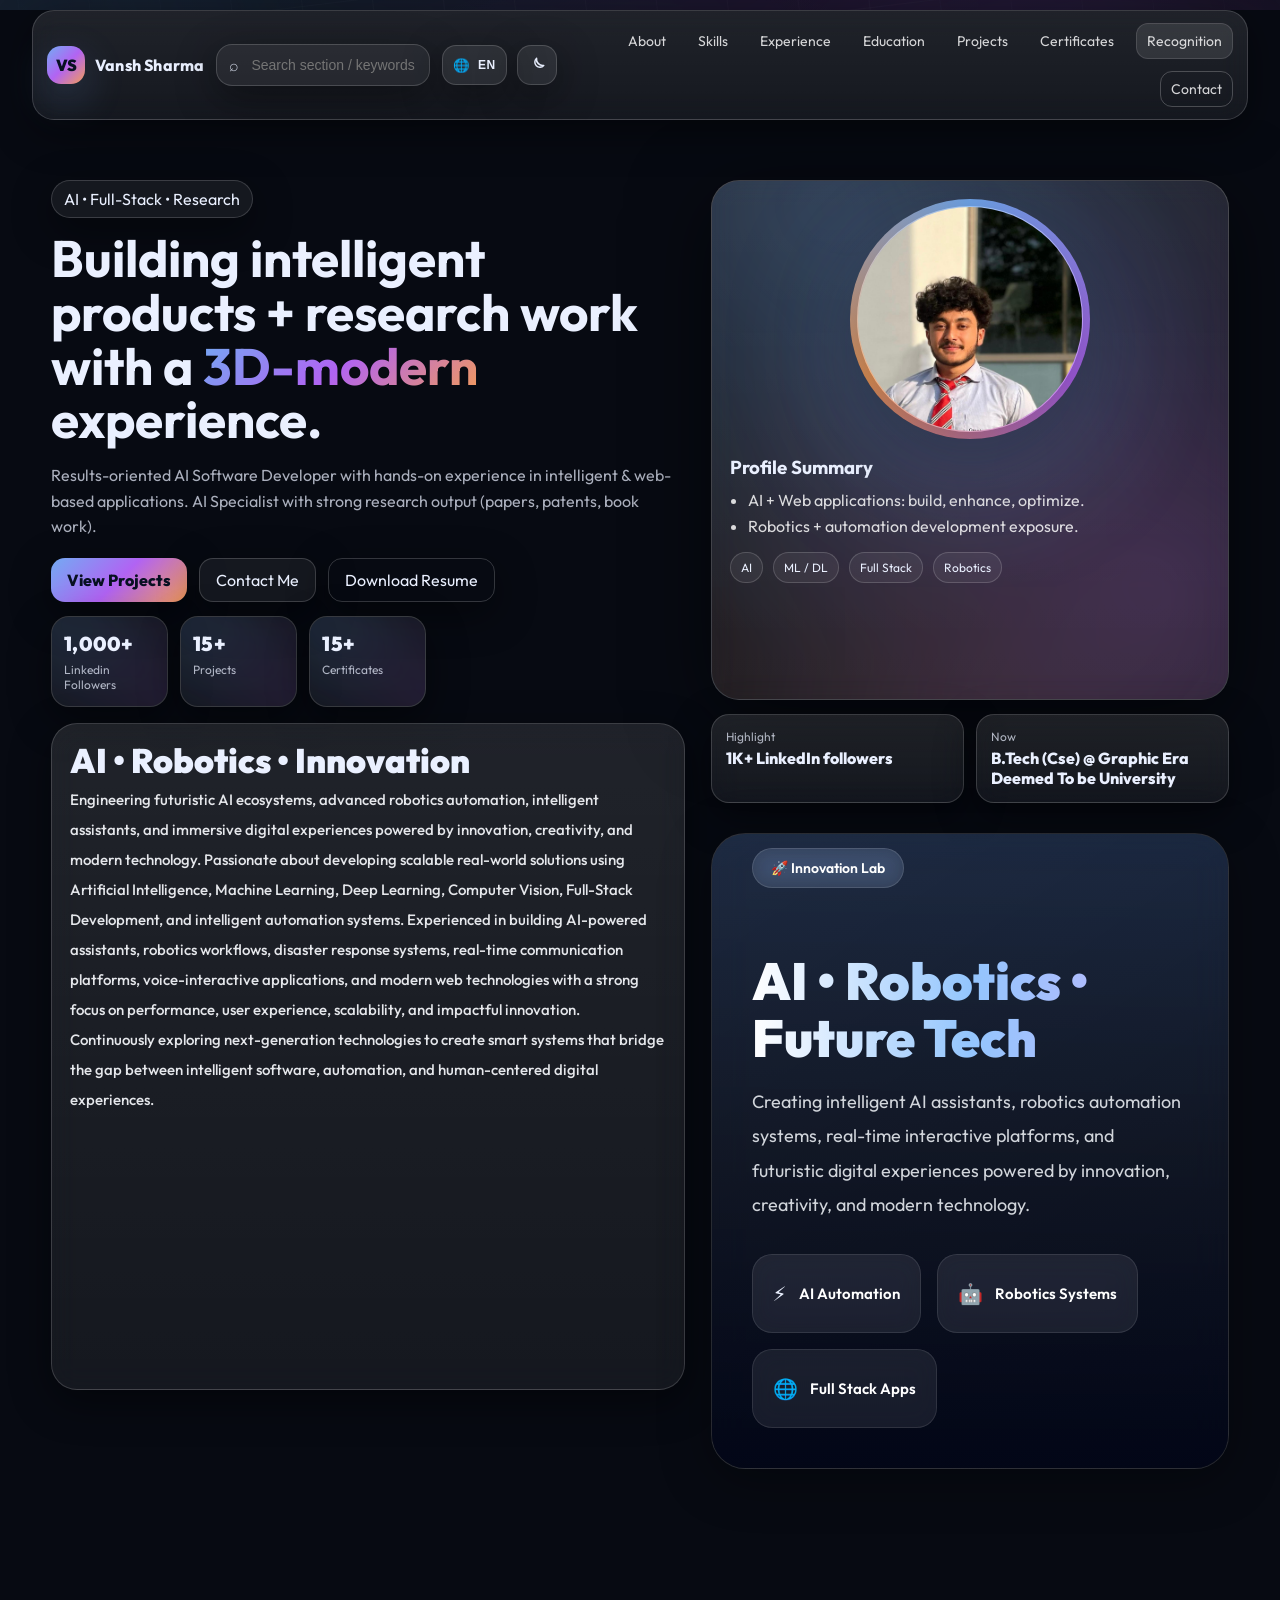
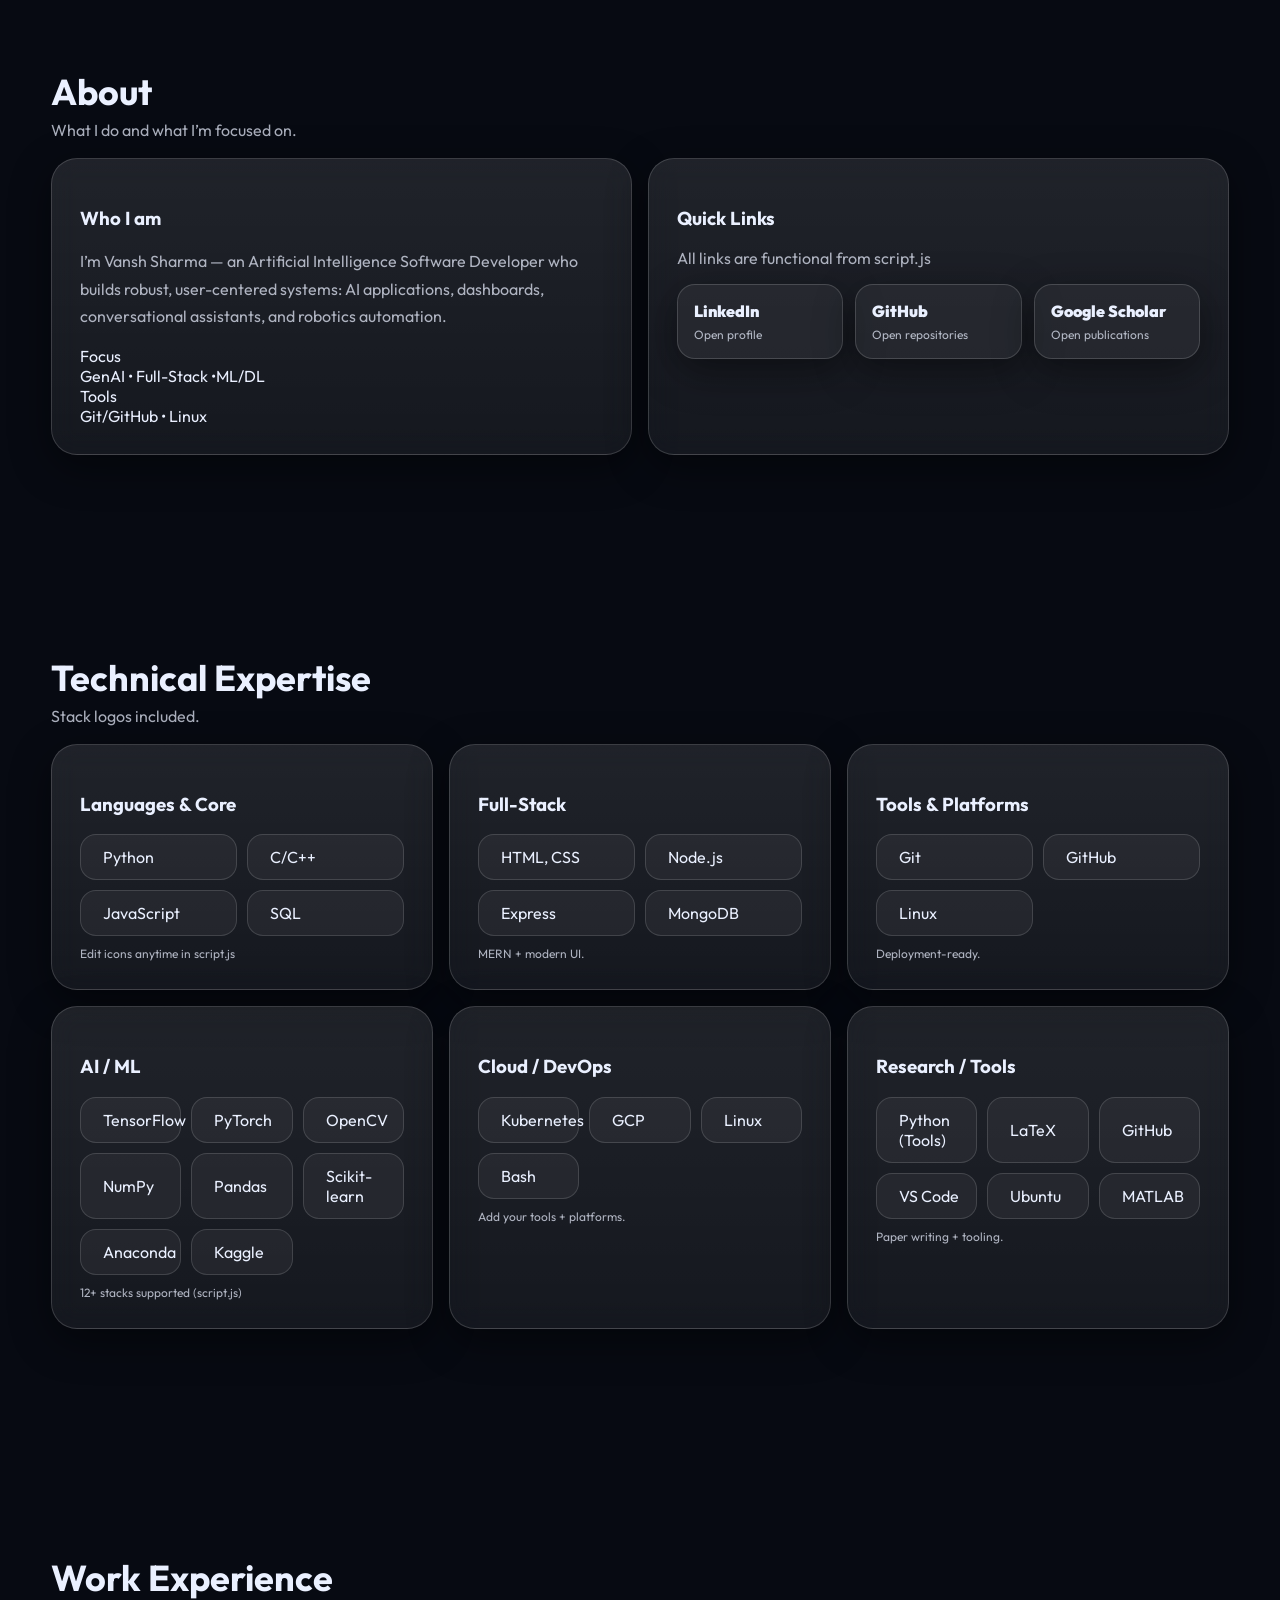
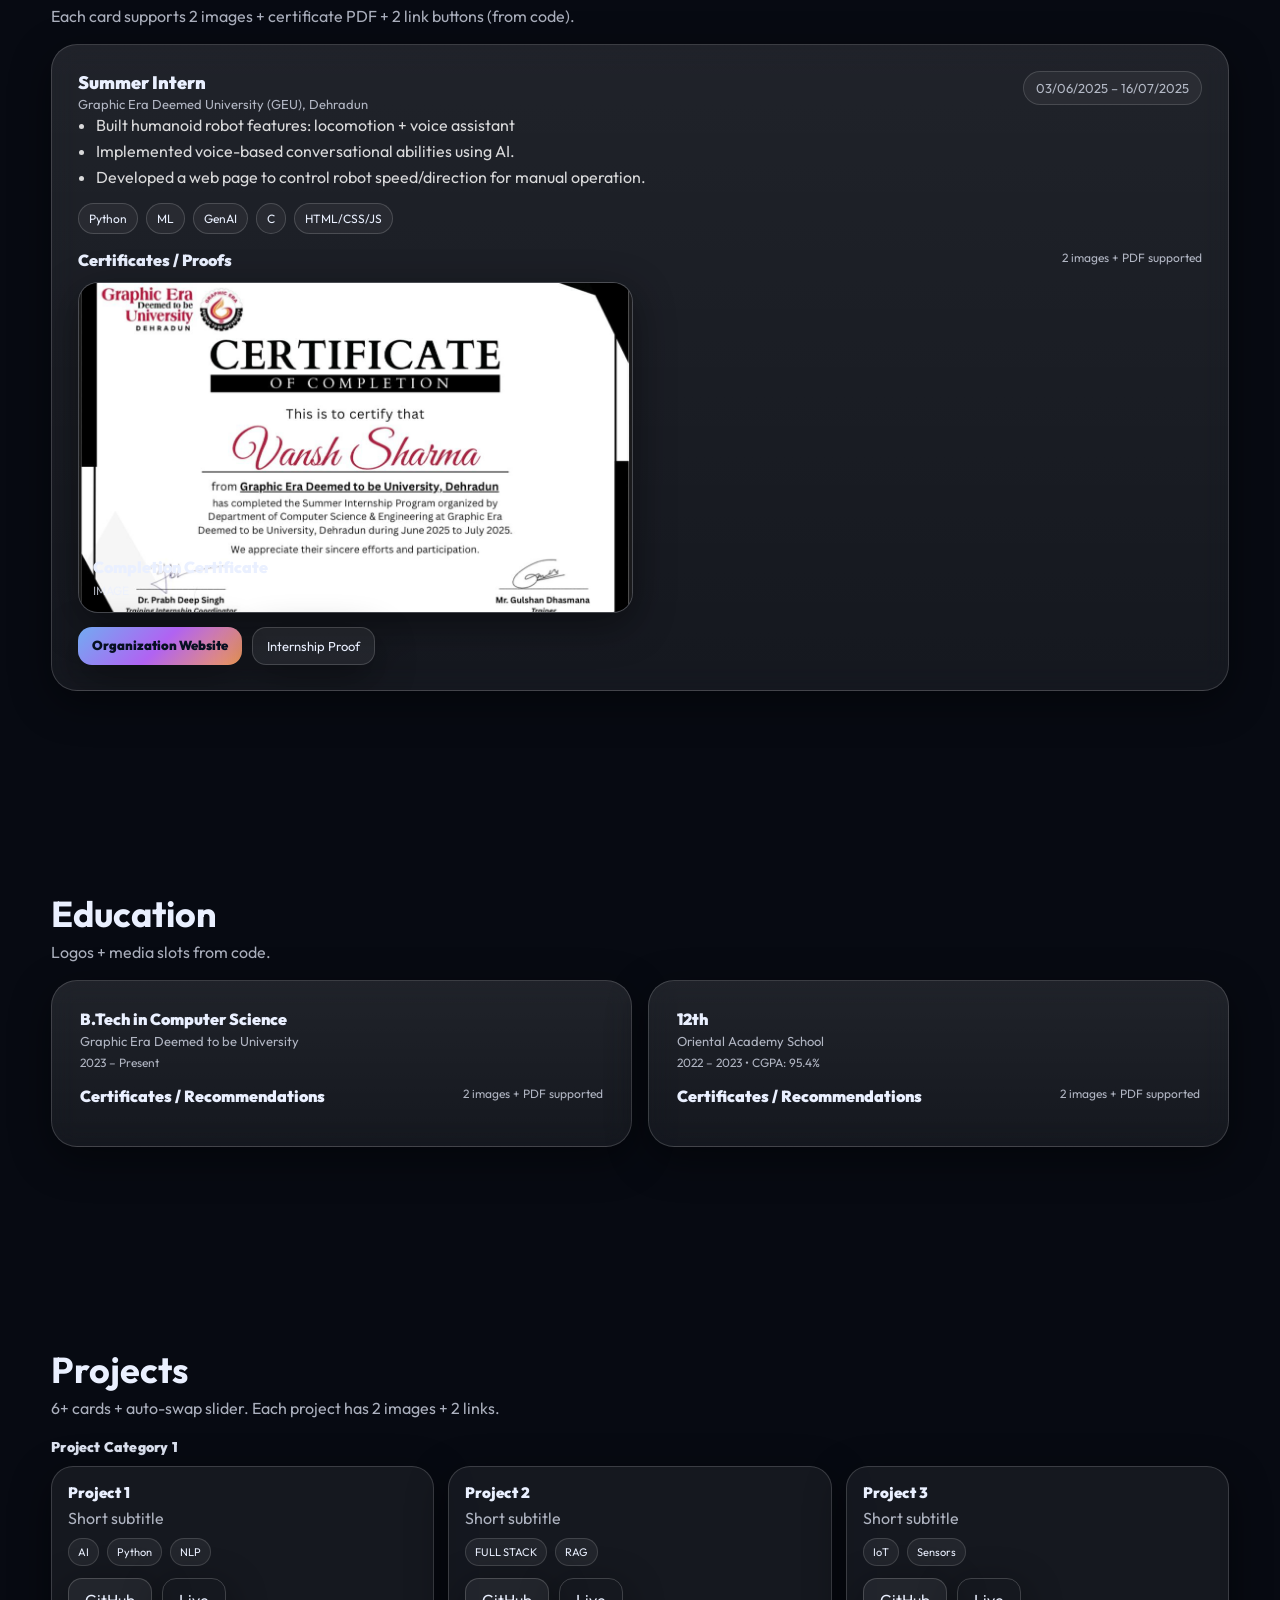
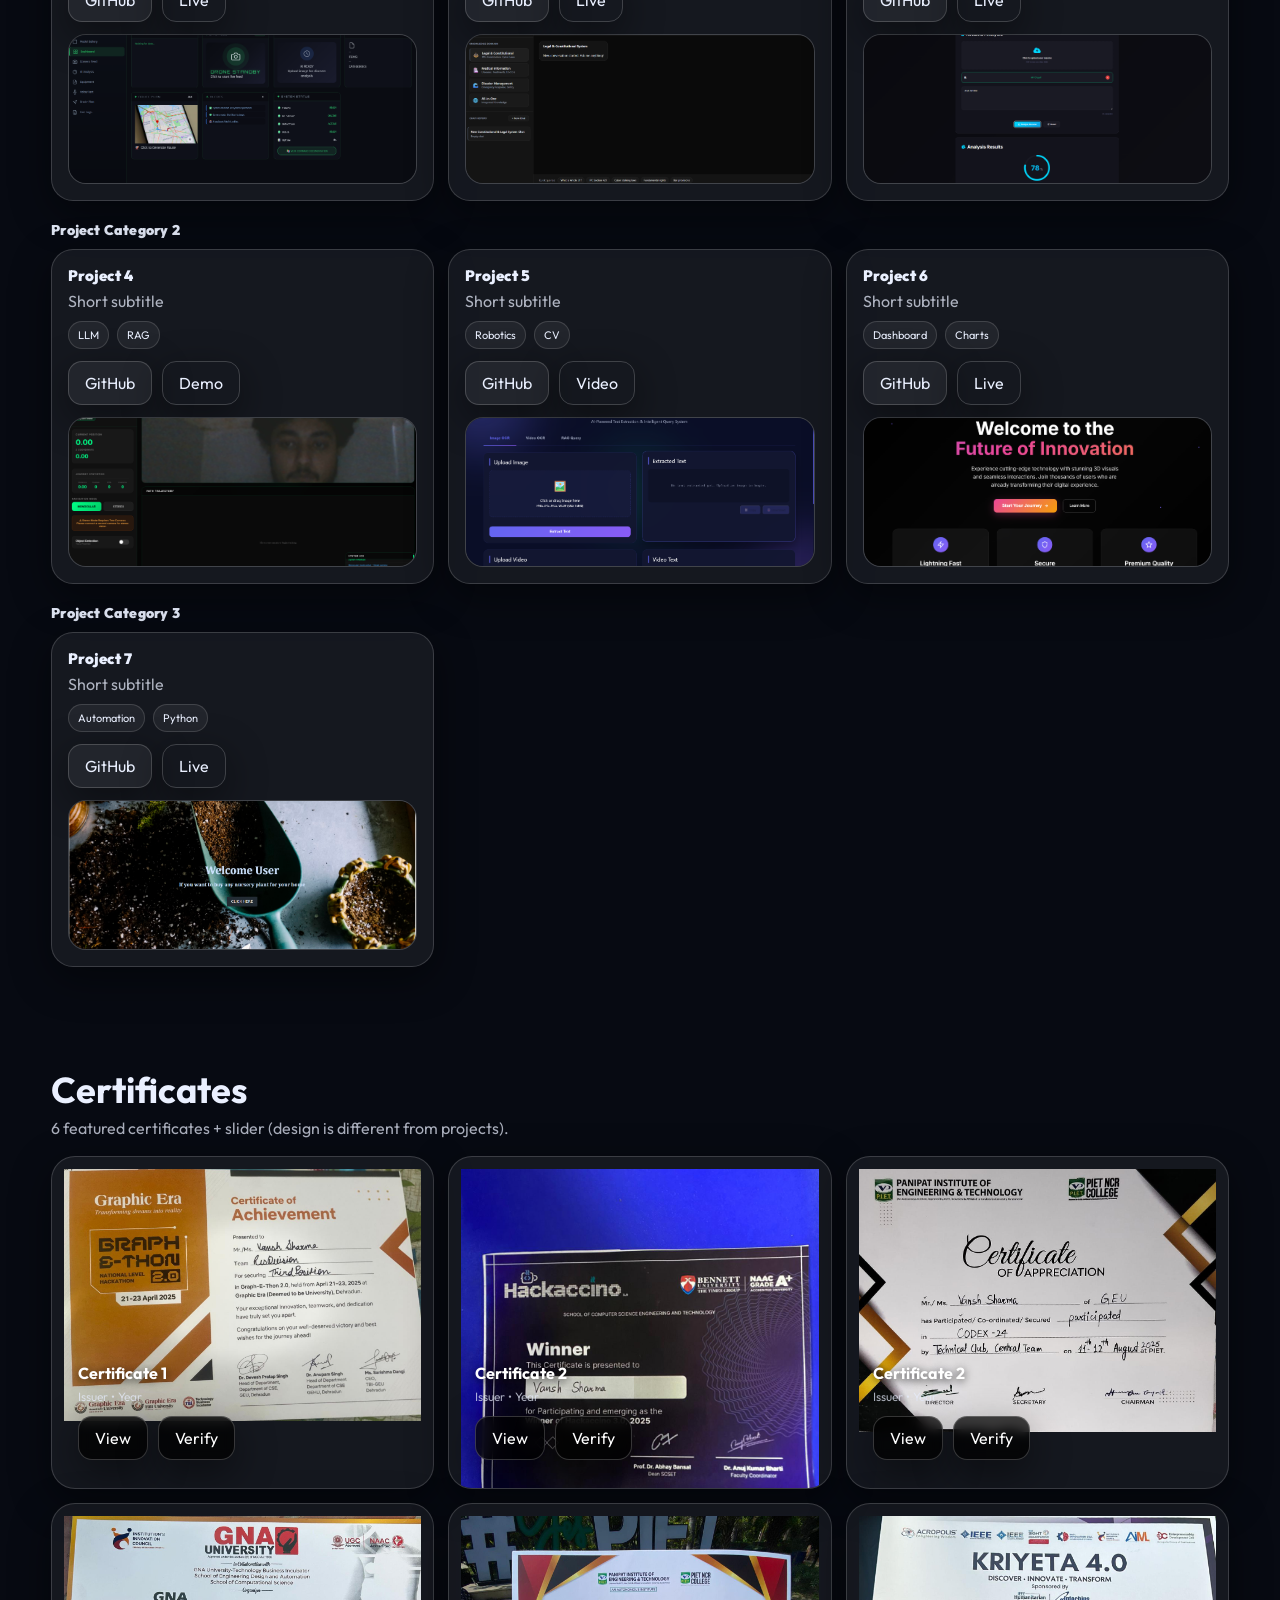
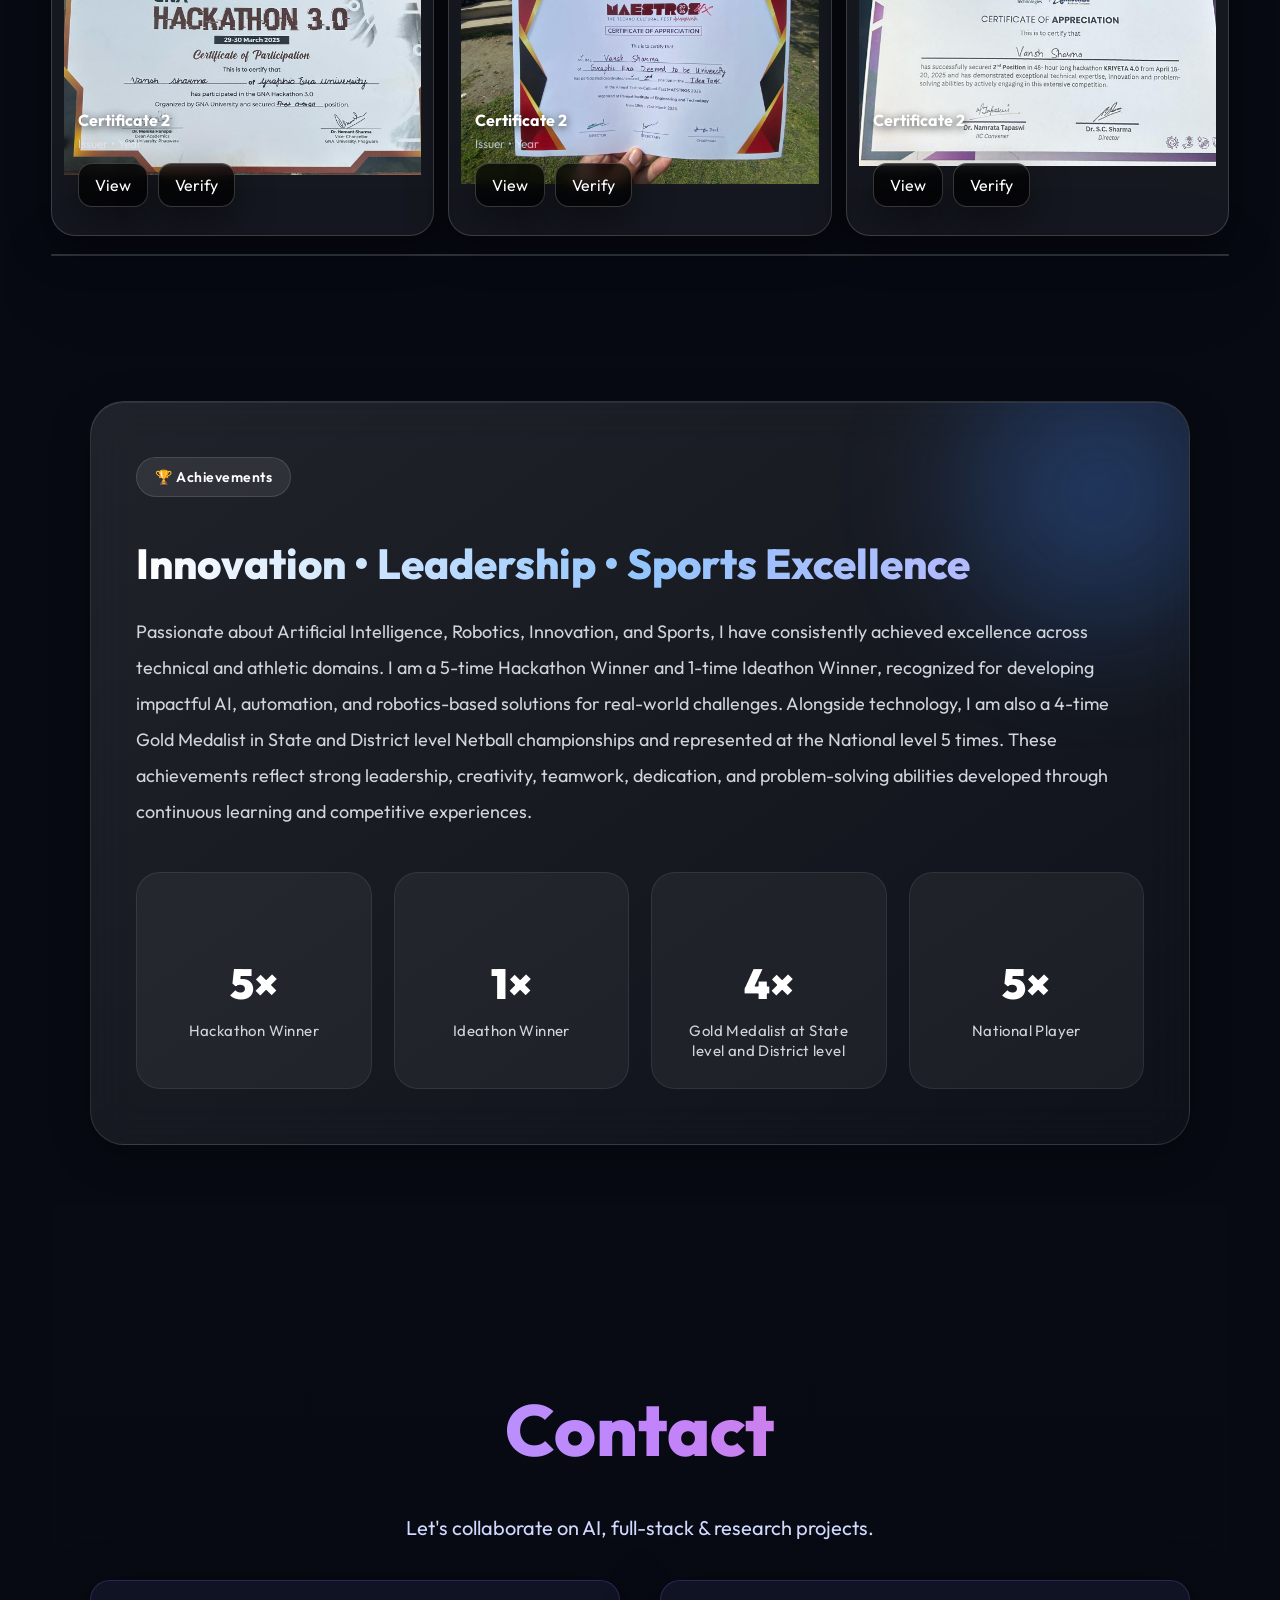
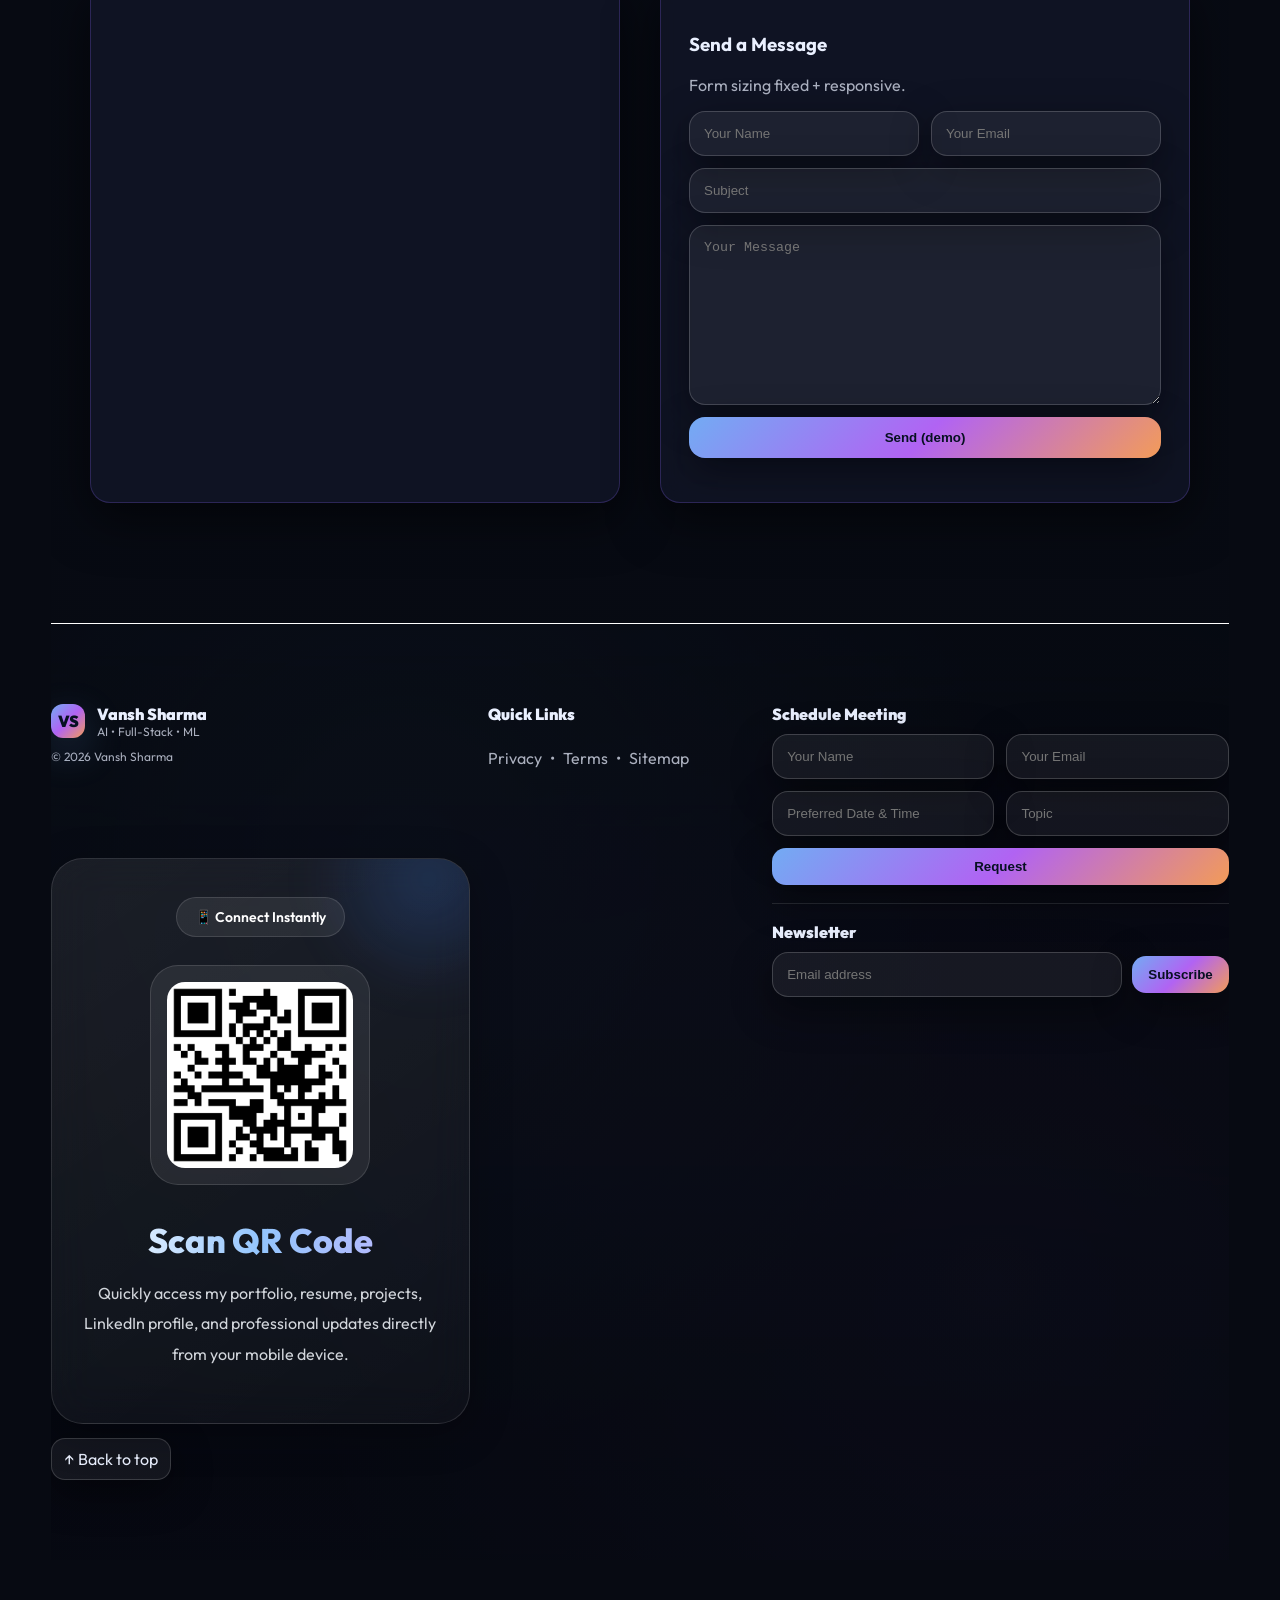
==== commit 78d25697: "Update index.html" ====
--- a/index.html
+++ b/index.html
@@ -585,38 +585,7 @@
       </div>
 
       <!-- Send Message card -->
-      <!-- Quick Info card -->
-<div class="card glass tilt contactInfo cardXL">
-
-  <div class="contactImageWrap">
-
-    <img
-      src="assets/contact-image.png"
-      alt="Contact"
-      class="contactImage"
-    >
-
-    <div class="contactImageOverlay"></div>
-
-    <div class="contactImageContent">
-
-      <span class="contactBadge">
-        🚀 Let's Connect
-      </span>
-
-      <h3>
-        AI • Robotics • Innovation
-      </h3>
-
-      <p>
-        Building futuristic AI systems, robotics automation, intelligent assistants, and modern digital experiences.
-      </p>
-
-    </div>
-
-  </div>
-
-</div>
+      <div class="card glass tilt contactFormCard cardXL">
         <h3>Send a Message</h3>
         <p class="muted">Form sizing fixed + responsive.</p>
 
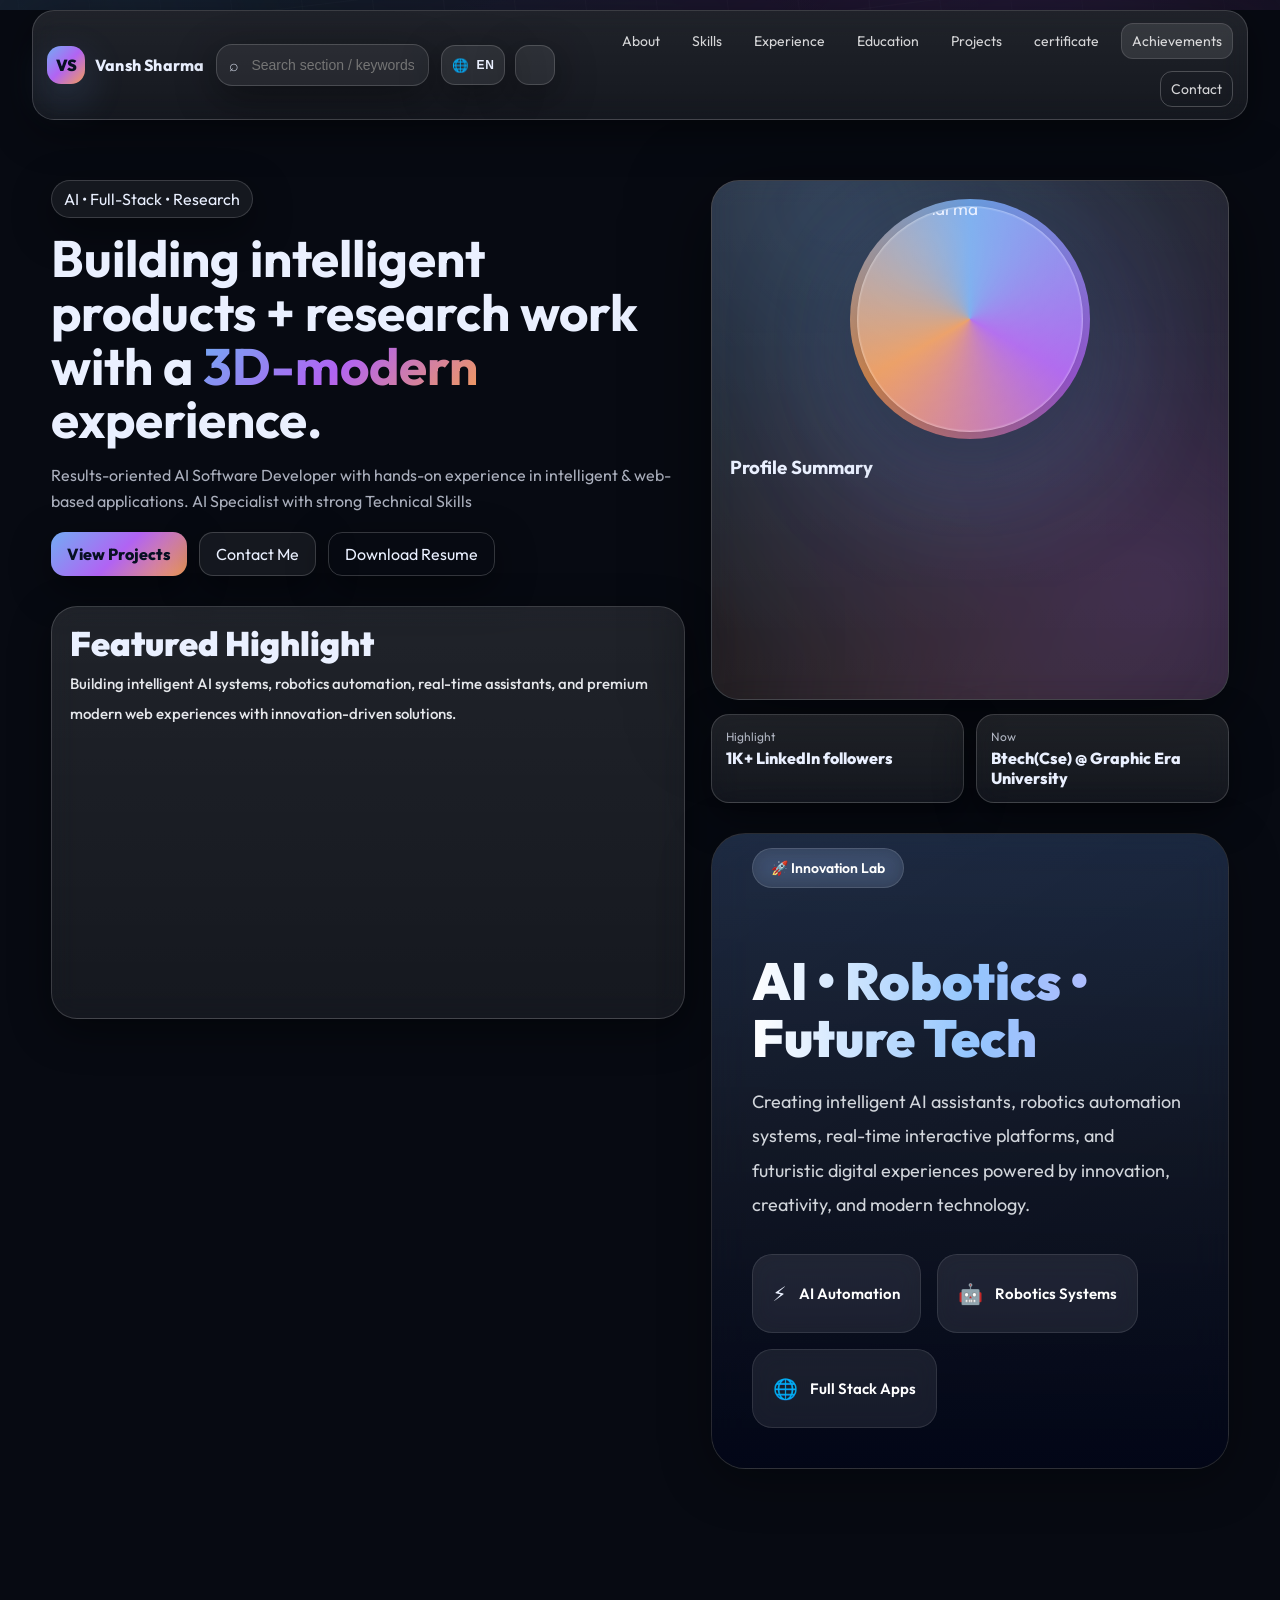
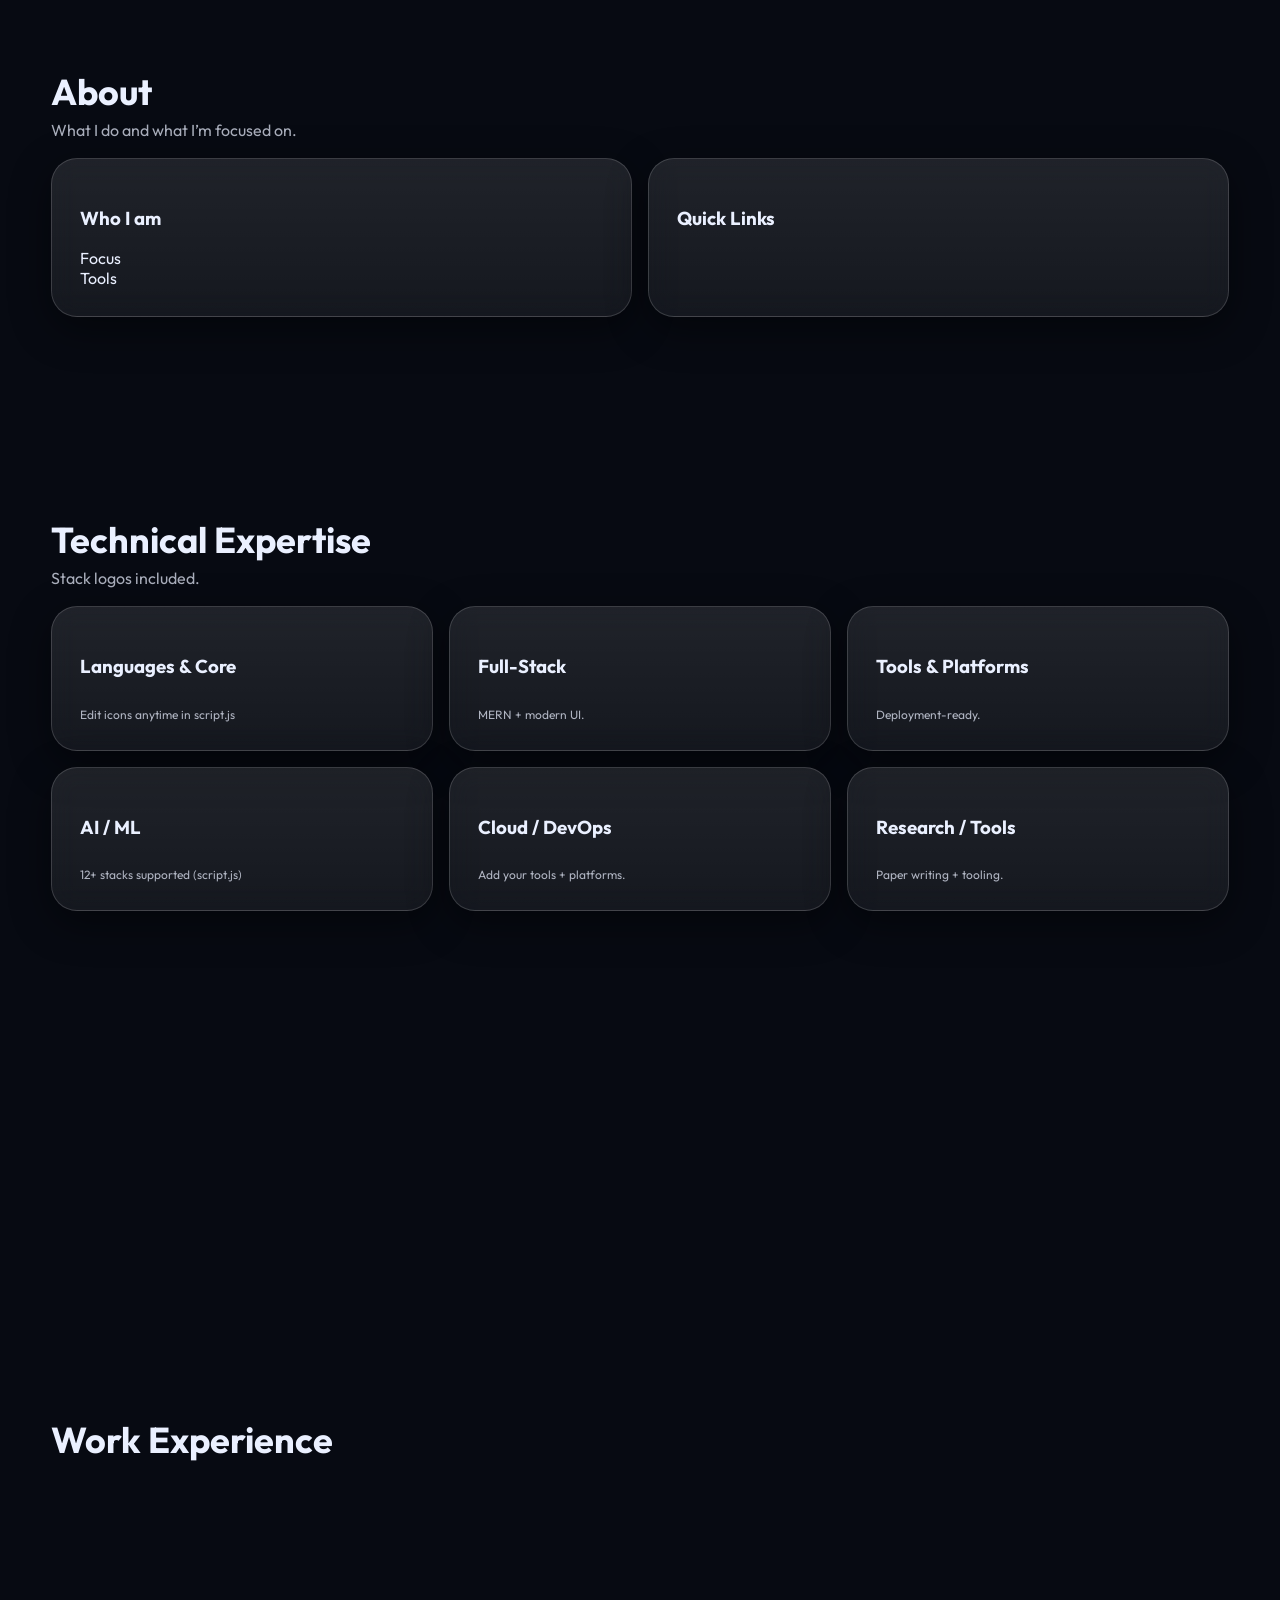
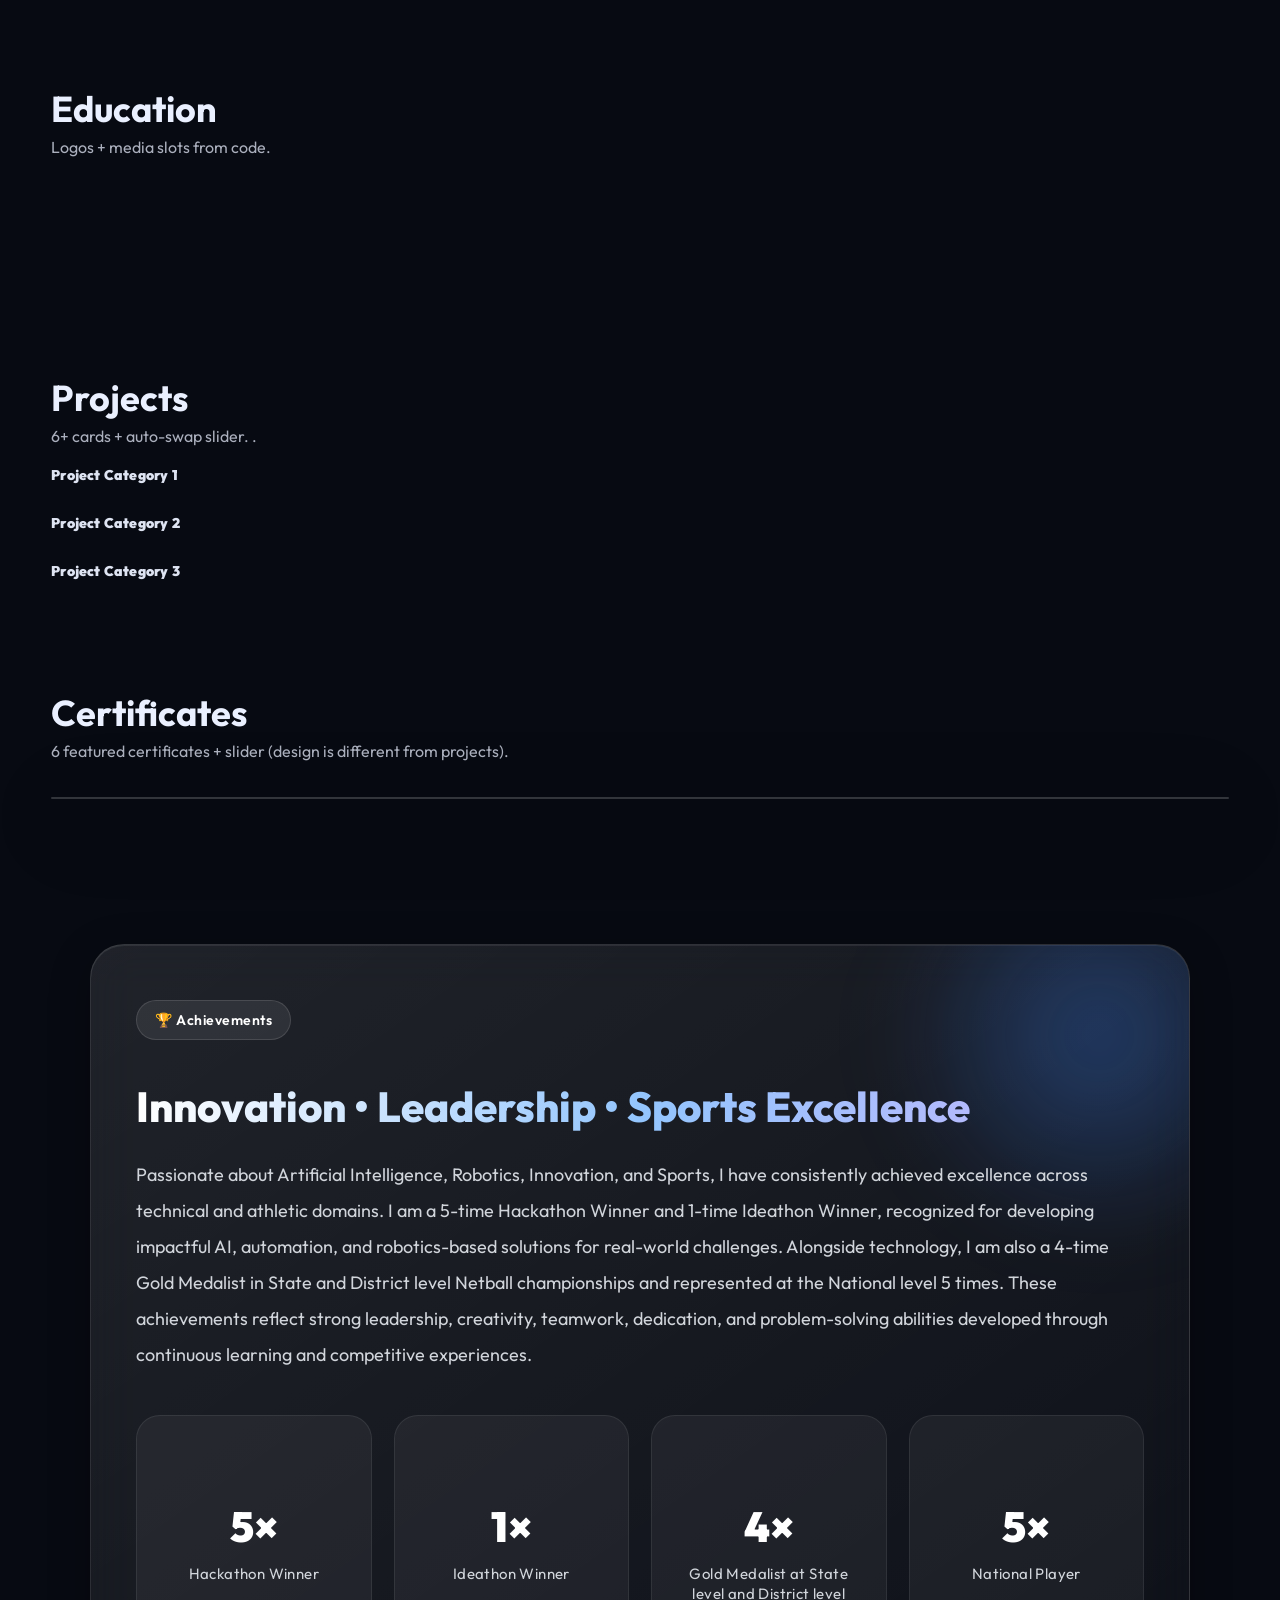
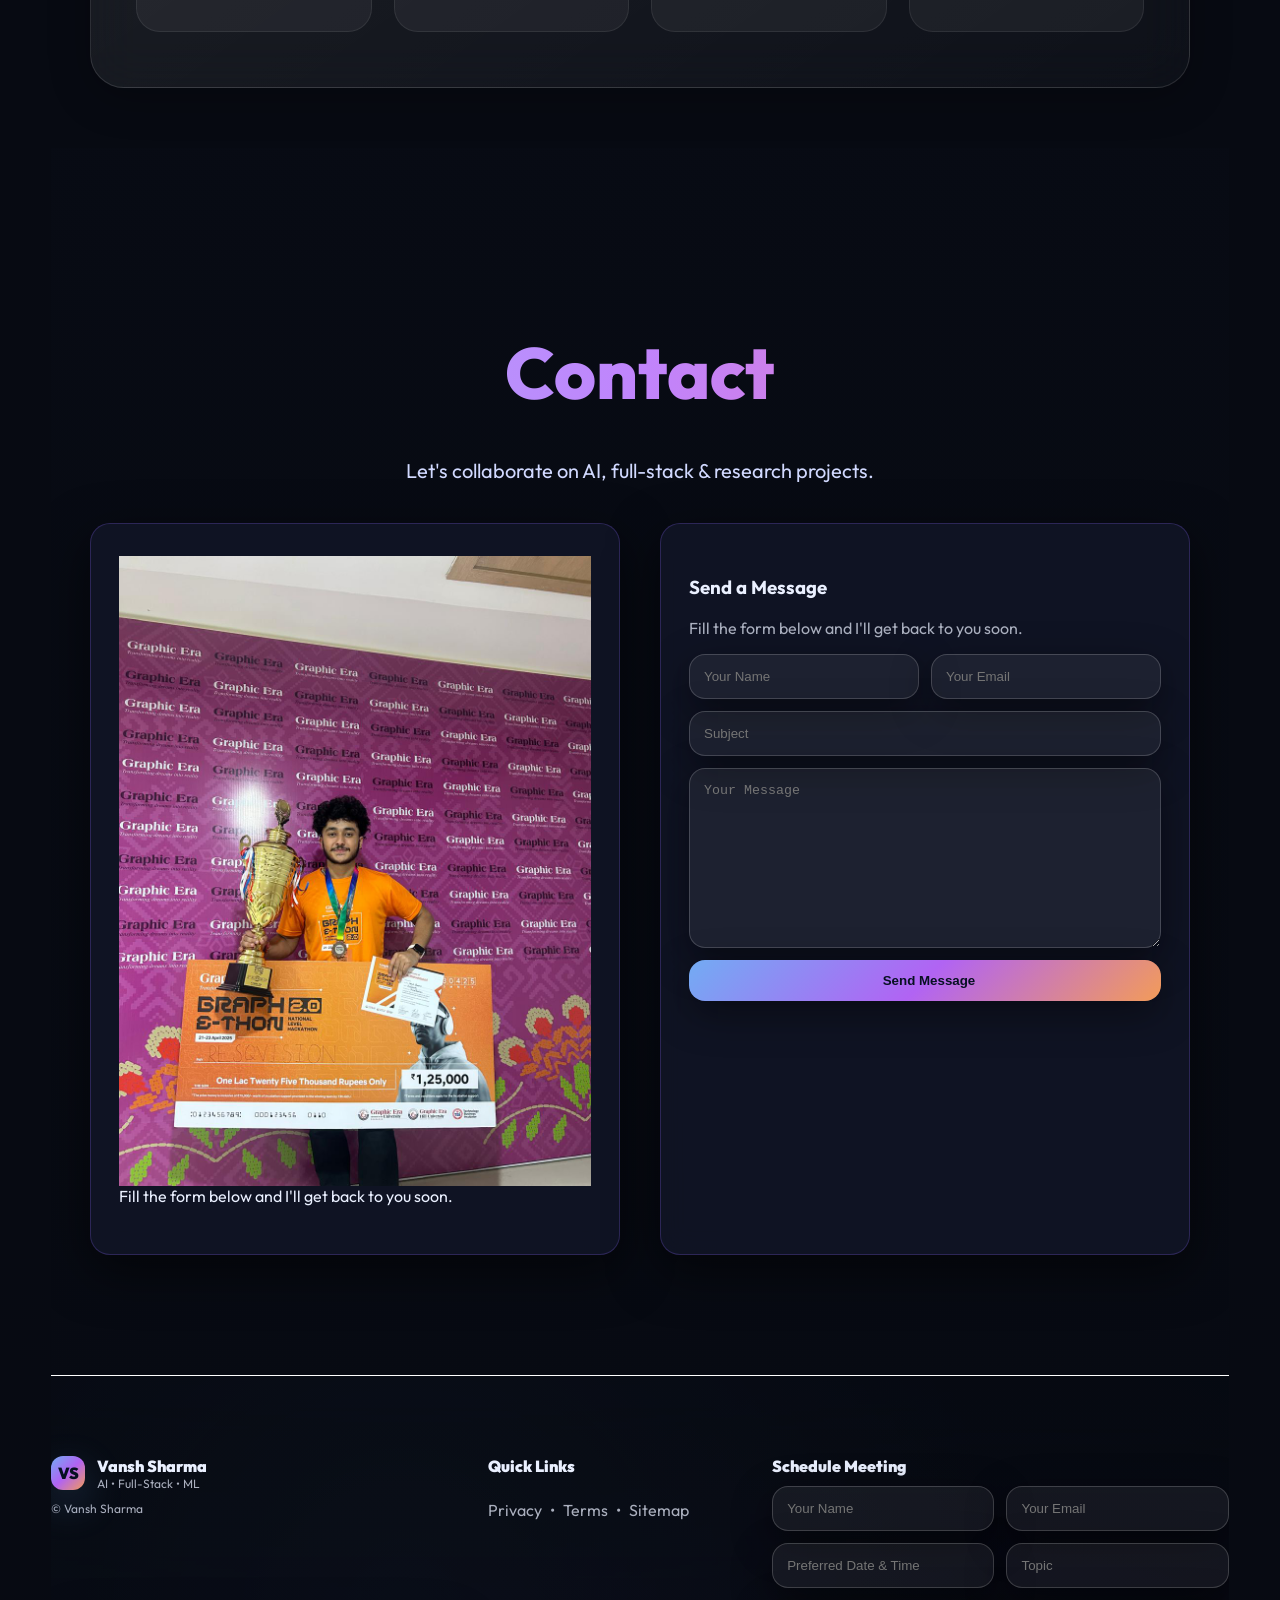
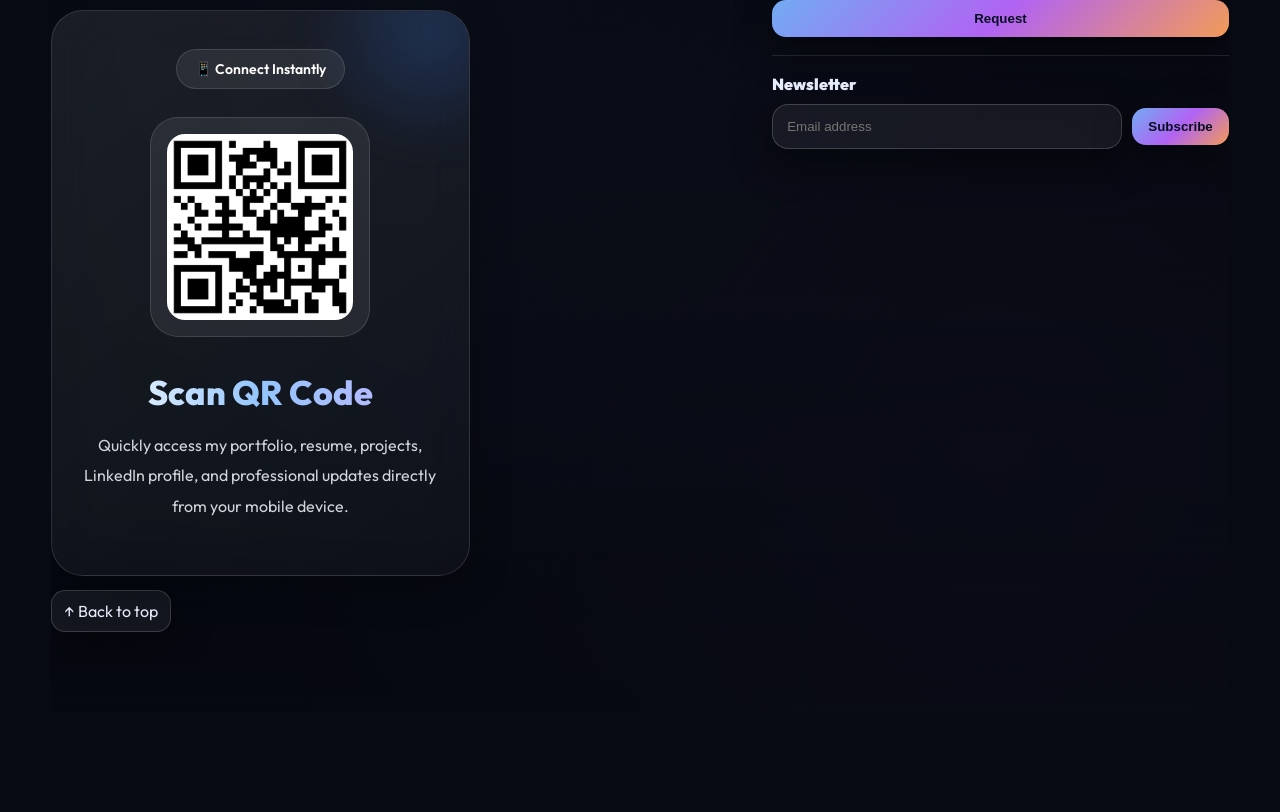
==== commit 3123582d: "Update index.html" ====
--- a/index.html
+++ b/index.html
@@ -276,7 +276,7 @@
 
         <div class="card glass tilt cardXL">
           <h3>Quick Links</h3>
-          <p class="muted">All links are functional from script.js</p>
+         
           <div class="linkGrid" id="linkGrid"></div>
         </div>
       </div>
@@ -353,8 +353,7 @@
     <div class="container">
      <div class="sectionHead">
   <h2 data-i18n="sec_experience">Work Experience</h2>
-  <p data-i18n="sec_experience_sub">Each card supports 2 images + certificate PDF + 2 link buttons (from code).</p>
-</div>
+ 
 
       <div class="timeline" id="expTimeline"></div>
     </div>
@@ -579,27 +578,44 @@
 
     <div class="contact-grid">
 
-      <!-- Quick Info card -->
-      <div class="card glass tilt contactInfo cardXL" id="contactCard">
+    <!-- ===================== CONTACT SECTION (CLEANED) ===================== -->
+<!-- Only the functional Send Message card remains. The Quick Info card has been removed. -->
+
+<!-- Send Message card with Web3Forms API Integration -->
+<div class="card glass tilt contactFormCard cardXL">
+  
+   <img src="assets/v.jpeg" alt="Vansh Sharma" 
+  <p class="muted">Fill the form below and I'll get back to you soon.</p>
         <!-- Your quick info content / JS filled -->
       </div>
 
-      <!-- Send Message card -->
       <div class="card glass tilt contactFormCard cardXL">
-        <h3>Send a Message</h3>
-        <p class="muted">Form sizing fixed + responsive.</p>
-
-        <form class="form" onsubmit="return false;">
-          <div class="formRow2">
-            <input class="input" placeholder="Your Name" required />
-            <input class="input" placeholder="Your Email" required />
-          </div>
-          <input class="input" placeholder="Subject" />
-          <textarea class="input textarea" rows="7" placeholder="Your Message"></textarea>
-          <button class="btn primary formBtn" type="submit">Send (demo)</button>
-          <div class="formHint"></div>
-        </form>
-      </div>
+  <h3>Send a Message</h3>
+  <p class="muted">Fill the form below and I'll get back to you soon.</p>
+
+  <form action="https://api.web3forms.com/submit" method="POST" class="form">
+    <!-- Web3Forms Access Key -->
+    <input type="hidden" name="access_key" value="2c717eb9-02f1-4d75-ab60-a4227f6a1cc0">
+    
+    <!-- Optional: redirect after submission (leave empty to stay on page) -->
+    <input type="hidden" name="redirect" value="false">
+    
+    <!-- Spam protection (honeypot) -->
+    <input type="checkbox" name="botcheck" style="display: none;">
+    
+    <div class="formRow2">
+      <input class="input" type="text" name="name" placeholder="Your Name" required />
+      <input class="input" type="email" name="email" placeholder="Your Email" required />
+    </div>
+    <input class="input" type="text" name="subject" placeholder="Subject" required />
+    <textarea class="input textarea" name="message" rows="7" placeholder="Your Message" required></textarea>
+    
+    <button class="btn primary formBtn" type="submit">
+      <i class="fas fa-paper-plane" style="margin-right: 8px;"></i> Send Message
+    </button>
+    <div class="formHint" id="formStatus"></div>
+  </form>
+</div>
 
     </div>
 
--- a/style.css
+++ b/style.css
@@ -2601,4 +2601,3 @@
     font-size: 34px;
   }
 
-}
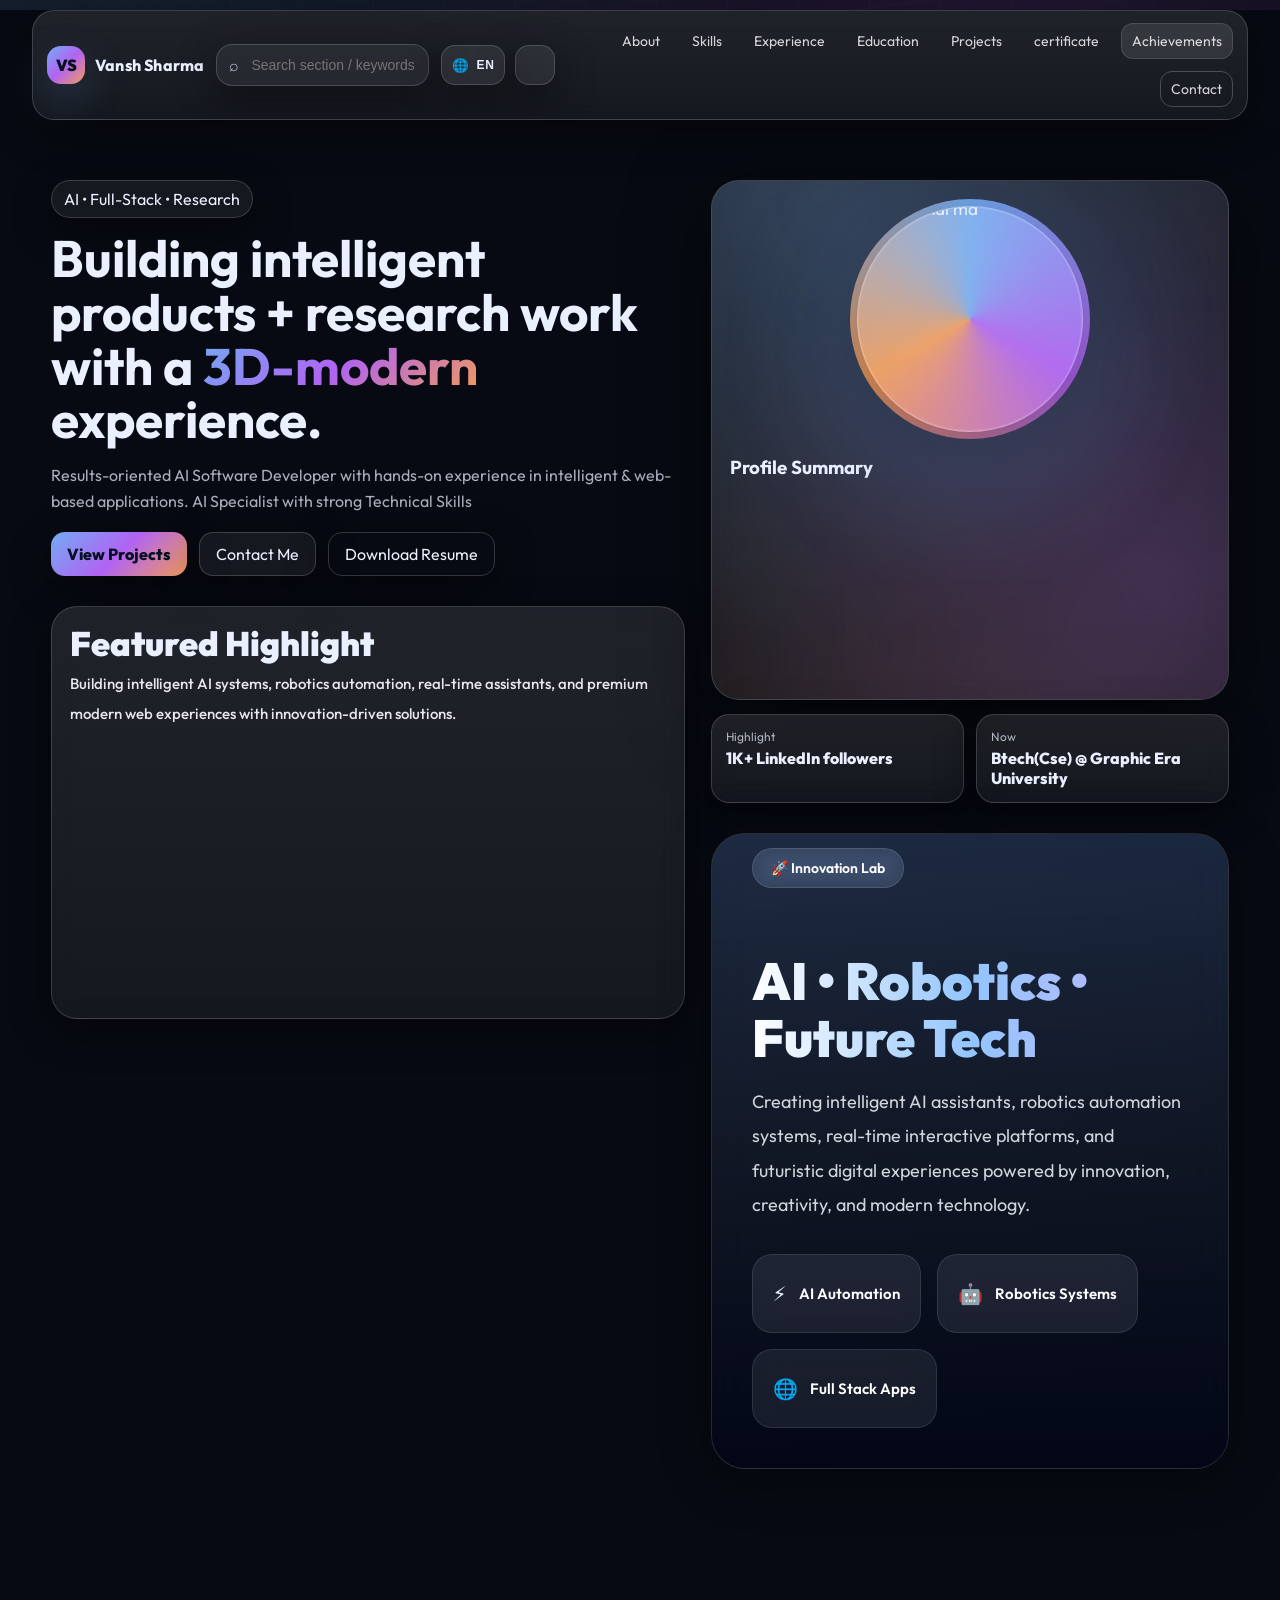
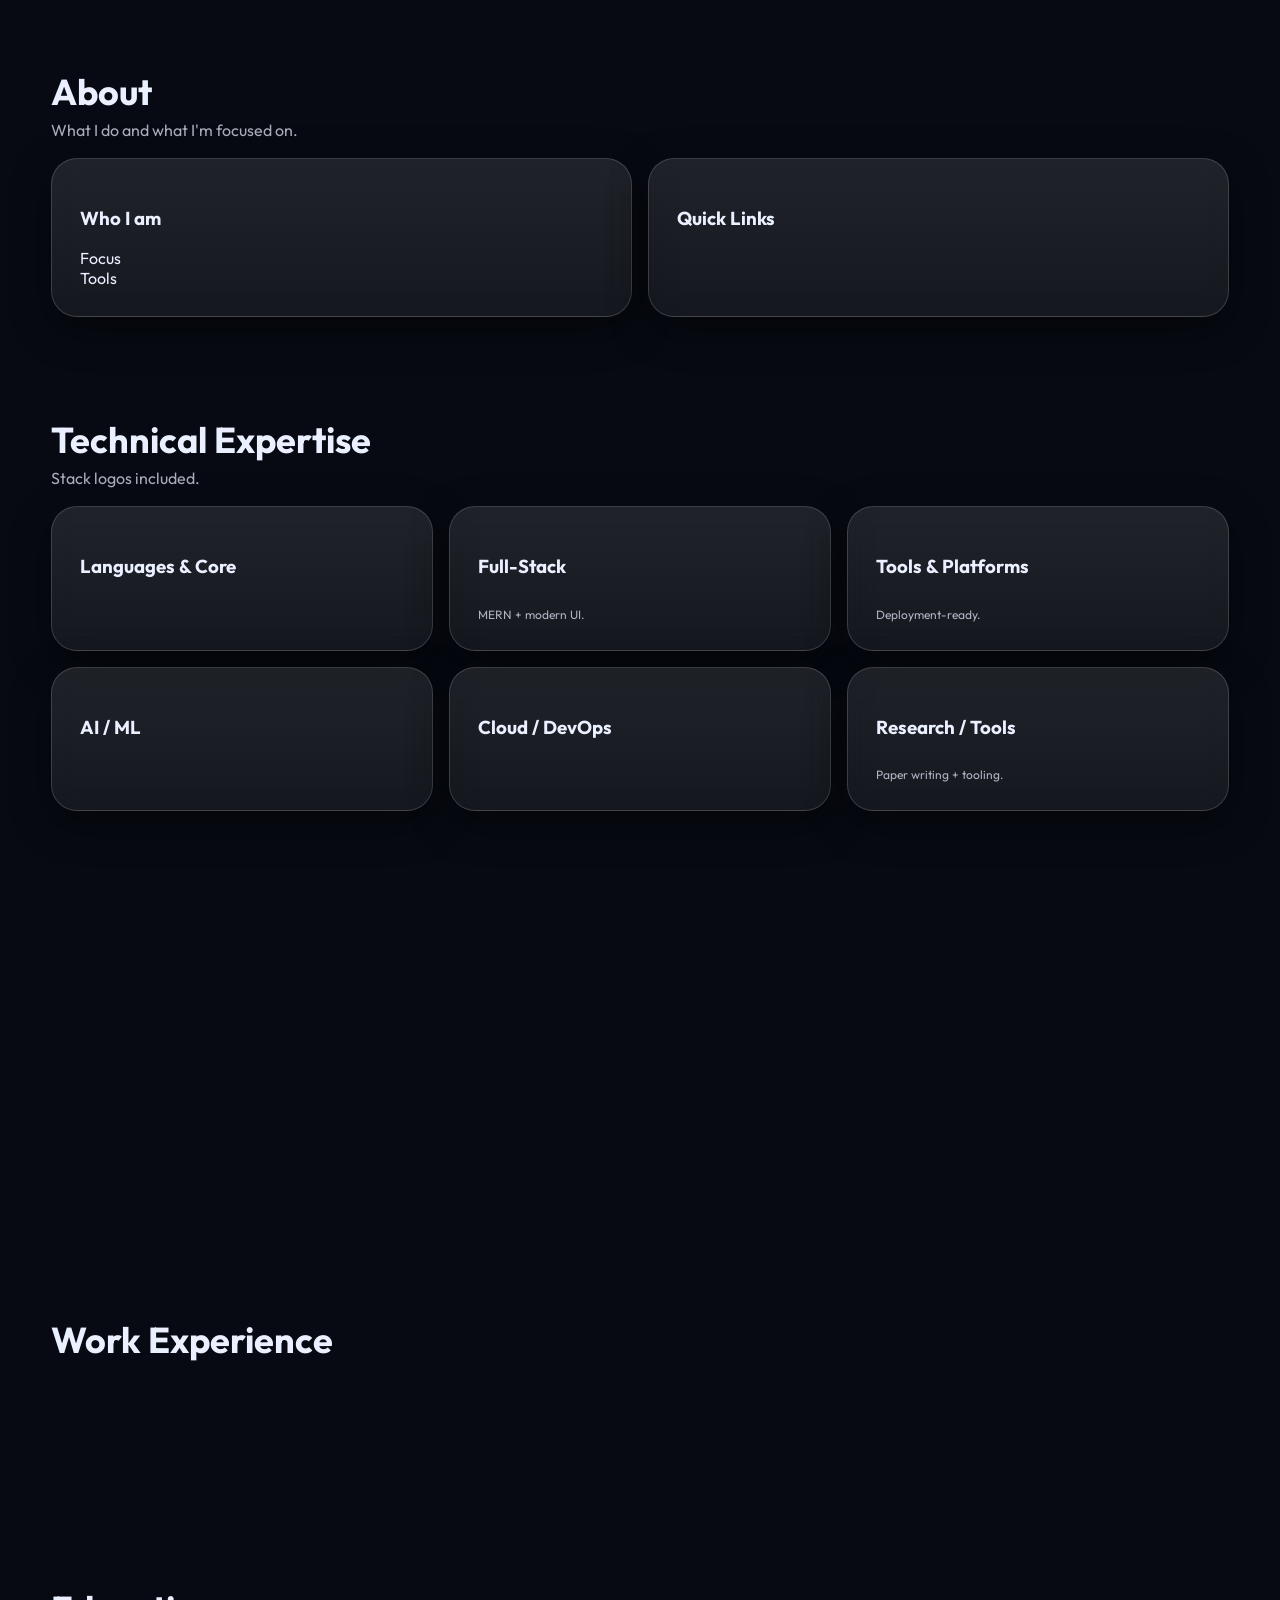
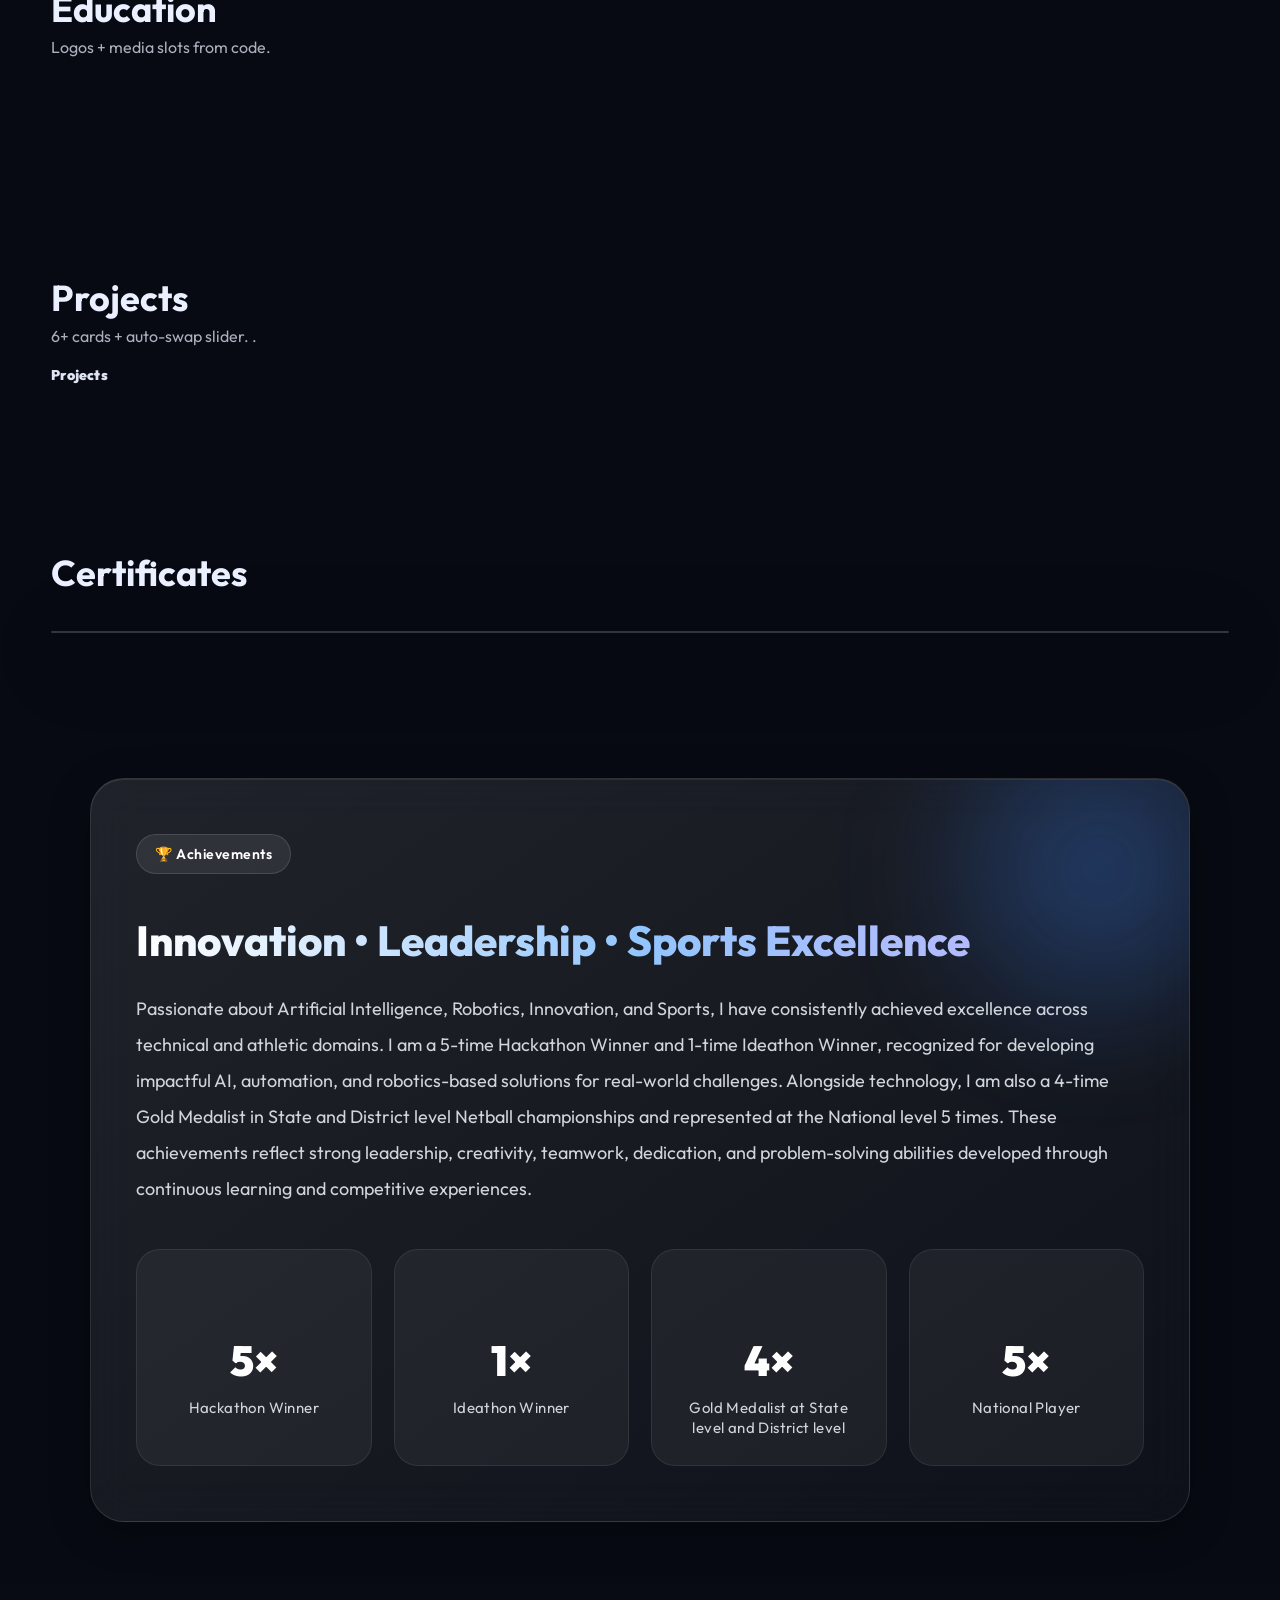
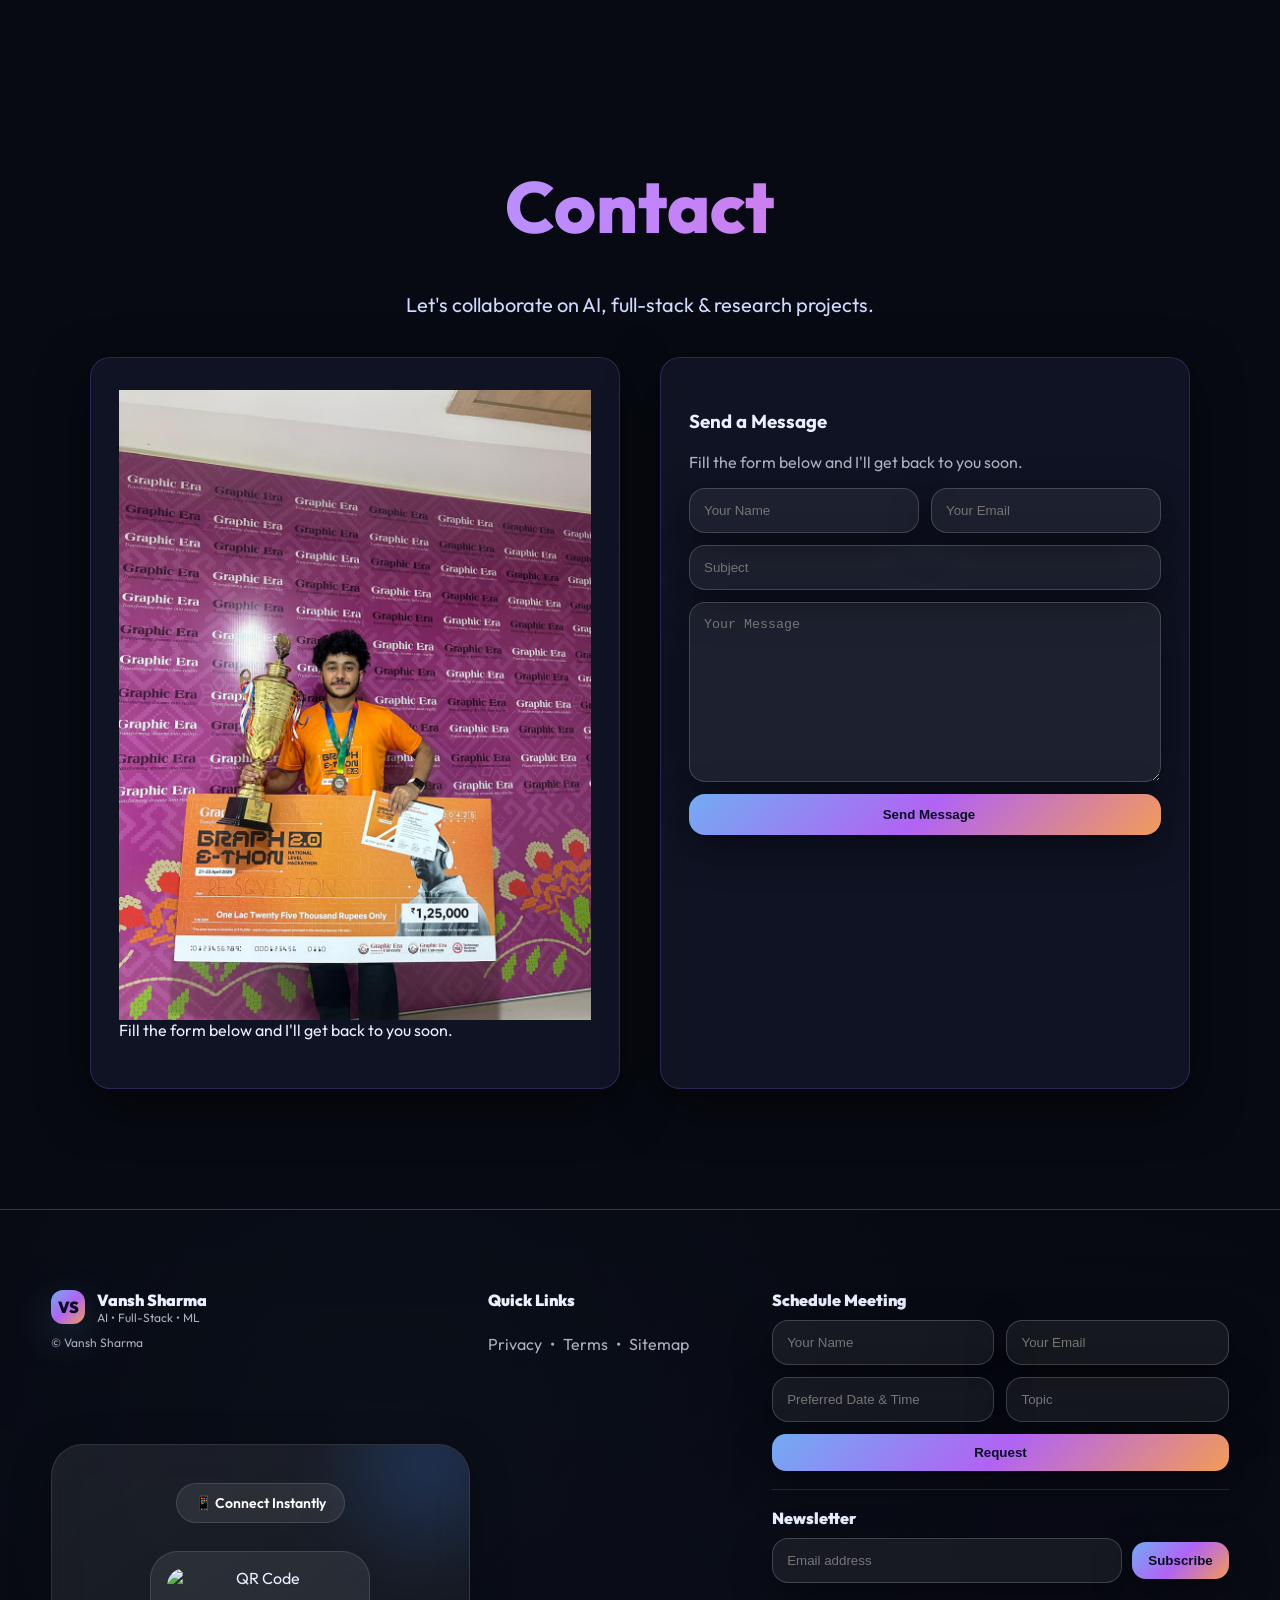
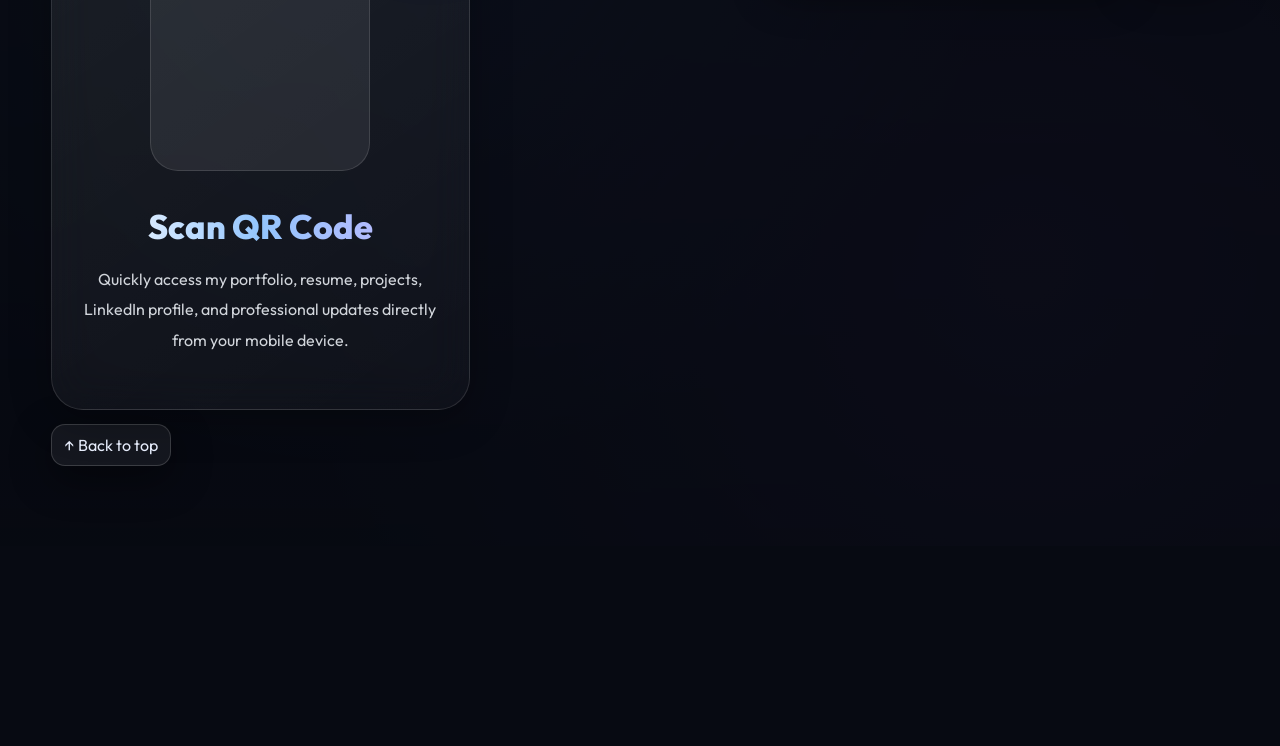
==== commit 6710afd2: "Update index.html" ====
--- a/index.html
+++ b/index.html
@@ -201,37 +201,33 @@
 
   <div class="heroRightContent">
 
-    <span class="rightBadge">
-      🚀 Innovation Lab
-    </span>
-
-    <h2 class="rightTitle">
-      AI • Robotics • Future Tech
-    </h2>
-
-    <p class="rightSub">
-      Creating intelligent AI assistants, robotics automation systems, real-time interactive platforms, and futuristic digital experiences powered by innovation, creativity, and modern technology.
-    </p>
-
-    <div class="rightFeatures">
-
-      <div class="rightFeature">
-        <span>⚡</span>
-        <p>AI Automation</p>
-      </div>
-
-      <div class="rightFeature">
-        <span>🤖</span>
-        <p>Robotics Systems</p>
-      </div>
-
-      <div class="rightFeature">
-        <span>🌐</span>
-        <p>Full Stack Apps</p>
-      </div>
-
-    </div>
-
+   <span class="rightBadge" data-i18n="right_badge">
+  🚀 Innovation Lab
+</span>
+
+<h2 class="rightTitle" data-i18n="right_title">
+  AI • Robotics • Future Tech
+</h2>
+
+<p class="rightSub" data-i18n="right_sub">
+  Creating intelligent AI assistants, robotics automation systems, real-time interactive platforms, and futuristic digital experiences powered by innovation, creativity, and modern technology.
+</p>
+
+<div class="rightFeatures">
+
+  <div class="rightFeature">
+    <span>⚡</span>
+    <p data-i18n="right_feature_1">AI Automation</p>
+  </div>
+
+  <div class="rightFeature">
+    <span>🤖</span>
+    <p data-i18n="right_feature_2">Robotics Systems</p>
+  </div>
+
+  <div class="rightFeature">
+    <span>🌐</span>
+    <p data-i18n="right_feature_3">Full Stack Apps</p>
   </div>
 
 </div>
@@ -247,42 +243,38 @@
     <source src="https://raw.githubusercontent.com/bh-yogendra1/Yogendra-Bh_pm/main/about%20section.mp4" type="video/mp4">
     Your browser does not support the video tag.
   </video>
-
-  <!-- DARK OVERLAY -->
-  <div class="about-video-overlay"></div>
-
-    <div class="container">
-      <div class="sectionHead">
-  <h2 data-i18n="sec_about">About</h2>
-  <p data-i18n="sec_about_sub">What I do and what I’m focused on.</p>
-</div>
-
-      <div class="grid2">
-        <div class="card glass tilt cardXL">
-          <h3>Who I am</h3>
-          <p class="p" id="aboutText"></p>
-
-          <div class="miniFacts">
-            <div class="miniFact">
-              <div class="mfLabel">Focus</div>
-              <div class="mfValue" id="aboutFocus"></div>
-            </div>
-            <div class="miniFact">
-              <div class="mfLabel">Tools</div>
-              <div class="mfValue" id="aboutTools"></div>
-            </div>
-          </div>
-        </div>
-
-        <div class="card glass tilt cardXL">
-          <h3>Quick Links</h3>
-         
-          <div class="linkGrid" id="linkGrid"></div>
-        </div>
-      </div>
-    </div>
-  </section>
-
+<!-- DARK OVERLAY -->
+<div class="about-video-overlay"></div>
+
+<div class="container">
+  <div class="sectionHead">
+    <h2 data-i18n="sec_about">About</h2>
+    <p data-i18n="sec_about_sub">What I do and what I'm focused on.</p>
+  </div>
+
+  <div class="grid2">
+    <div class="card glass tilt cardXL">
+      <h3 data-i18n="about_who_iam">Who I am</h3>
+      <p class="p" id="aboutText"></p>
+
+      <div class="miniFacts">
+        <div class="miniFact">
+          <div class="mfLabel" data-i18n="about_focus_label">Focus</div>
+          <div class="mfValue" id="aboutFocus"></div>
+        </div>
+        <div class="miniFact">
+          <div class="mfLabel" data-i18n="about_tools_label">Tools</div>
+          <div class="mfValue" id="aboutTools"></div>
+        </div>
+      </div>
+    </div>
+
+    <div class="card glass tilt cardXL">
+      <h3 data-i18n="about_quick_links">Quick Links</h3>
+      <div class="linkGrid" id="linkGrid"></div>
+    </div>
+  </div>
+</div>
   <!-- SKILLS -->
 <section id="skills" class="section themed alt skills-video-section">
 
@@ -305,7 +297,7 @@
         <div class="card glass tilt cardXL">
           <h3>Languages & Core</h3>
           <div class="logoGrid" id="skillsLang"></div>
-          <div class="softNote">Edit icons anytime in script.js</div>
+         
         </div>
 
         <div class="card glass tilt cardXL">
@@ -329,13 +321,13 @@
         <div class="card glass tilt cardXL">
           <h3>AI / ML</h3>
           <div class="logoGrid logoGridWide" id="skillsAI"></div>
-          <div class="softNote">12+ stacks supported (script.js)</div>
+         
         </div>
 
         <div class="card glass tilt cardXL">
           <h3>Cloud / DevOps</h3>
           <div class="logoGrid logoGridWide" id="skillsCloud"></div>
-          <div class="softNote">Add your tools + platforms.</div>
+         
         </div>
 
         <div class="card glass tilt cardXL">
@@ -394,17 +386,17 @@
            ===================== -->
       <div class="projCats">
         <div class="projCat">
-          <div class="projCatTitle">Project Category 1</div>
+          <div class="projCatTitle">Projects</div>
           <div class="projCatGrid" id="projCat1"></div>
         </div>
 
         <div class="projCat">
-          <div class="projCatTitle">Project Category 2</div>
+          <div class="projCatTitle"></div>
           <div class="projCatGrid" id="projCat2"></div>
         </div>
 
         <div class="projCat">
-          <div class="projCatTitle">Project Category 3</div>
+          <div class="projCatTitle"></div>
           <div class="projCatGrid" id="projCat3"></div>
         </div>
       </div>
@@ -430,7 +422,7 @@
     <div class="container">
      <div class="sectionHead">
   <h2 data-i18n="sec_certificates">Certificates</h2>
-  <p data-i18n="sec_certificates_sub">6 featured certificates + slider (design is different from projects).</p>
+
 </div>
       <div class="certGrid" id="certGrid"></div> 
 
@@ -508,21 +500,20 @@
  
 
 
-
-  <!-- ACHIEVEMENTS -->
- <div id="achievements" class="achievementPremiumBox">
+<!-- ACHIEVEMENTS -->
+<div id="achievements" class="achievementPremiumBox">
 
   <div class="achievementGlow"></div>
 
   <div class="achievementTop">
-    <span class="achievementBadge">🏆 Achievements</span>
-  </div>
-
-  <h3>
+    <span class="achievementBadge" data-i18n="ach_badge">🏆 Achievements</span>
+  </div>
+
+  <h3 data-i18n="ach_title">
     Innovation • Leadership • Sports Excellence
   </h3>
 
-  <p>
+  <p data-i18n="ach_desc">
     Passionate about Artificial Intelligence, Robotics, Innovation, and Sports, I have consistently achieved excellence across technical and athletic domains. I am a 5-time Hackathon Winner and 1-time Ideathon Winner, recognized for developing impactful AI, automation, and robotics-based solutions for real-world challenges. Alongside technology, I am also a 4-time Gold Medalist in State and District level Netball championships and represented at the National level 5 times. These achievements reflect strong leadership, creativity, teamwork, dedication, and problem-solving abilities developed through continuous learning and competitive experiences.
   </p>
 
@@ -530,26 +521,27 @@
 
     <div class="highlightItem">
       <h4>5×</h4>
-      <span>Hackathon Winner</span>
+      <span data-i18n="ach_hackathon">Hackathon Winner</span>
     </div>
 
     <div class="highlightItem">
       <h4>1×</h4>
-      <span>Ideathon Winner</span>
+      <span data-i18n="ach_ideathon">Ideathon Winner</span>
     </div>
 
     <div class="highlightItem">
       <h4>4×</h4>
-      <span>Gold Medalist at State level and District level</span>
+      <span data-i18n="ach_gold">Gold Medalist at State level and District level</span>
     </div>
 
     <div class="highlightItem">
       <h4>5×</h4>
-      <span>National Player</span>
-    </div>
-
-  </div>
-
+      <span data-i18n="ach_national">National Player</span>
+    </div>
+
+  </div>
+
+</div>
 </div>
   <section id="contact" class="section contact-section">
 
@@ -571,12 +563,12 @@
   <div class="contact-video-overlay"></div>
 
   <!-- Content on top -->
-  <div class="container">
-
-    <h2>Contact</h2>
-    <p class="lead-text">Let's collaborate on AI, full-stack & research projects.</p>
-
-    <div class="contact-grid">
+ <div class="container">
+
+  <h2 data-i18n="sec_contact">Contact</h2>
+  <p class="lead-text" data-i18n="sec_contact_sub">Let's collaborate on AI, full-stack & research projects.</p>
+
+  <div class="contact-grid">
 
     <!-- ===================== CONTACT SECTION (CLEANED) ===================== -->
 <!-- Only the functional Send Message card remains. The Quick Info card has been removed. -->
@@ -590,8 +582,8 @@
       </div>
 
       <div class="card glass tilt contactFormCard cardXL">
-  <h3>Send a Message</h3>
-  <p class="muted">Fill the form below and I'll get back to you soon.</p>
+    <h3 data-i18n="contact_send_message">Send a Message</h3>
+      <p class="muted" data-i18n="contact_form_hint">Fill the form below and I'll get back to you soon.</p>
 
   <form action="https://api.web3forms.com/submit" method="POST" class="form">
     <!-- Web3Forms Access Key -->
@@ -604,19 +596,18 @@
     <input type="checkbox" name="botcheck" style="display: none;">
     
     <div class="formRow2">
-      <input class="input" type="text" name="name" placeholder="Your Name" required />
-      <input class="input" type="email" name="email" placeholder="Your Email" required />
-    </div>
-    <input class="input" type="text" name="subject" placeholder="Subject" required />
-    <textarea class="input textarea" name="message" rows="7" placeholder="Your Message" required></textarea>
-    
-    <button class="btn primary formBtn" type="submit">
-      <i class="fas fa-paper-plane" style="margin-right: 8px;"></i> Send Message
-    </button>
-    <div class="formHint" id="formStatus"></div>
-  </form>
-</div>
-
+     <input class="input" type="text" name="name" placeholder="Your Name" data-i18n-placeholder="form_name" required>
+          <input class="input" type="email" name="email" placeholder="Your Email" data-i18n-placeholder="form_email" required>
+        </div>
+   <input class="input" type="text" name="subject" placeholder="Subject" data-i18n-placeholder="form_subject" required>
+        <textarea class="input textarea" name="message" rows="7" placeholder="Your Message" data-i18n-placeholder="form_message" required></textarea>
+        
+        <button class="btn primary formBtn" type="submit" data-i18n="form_send">
+          <i class="fas fa-paper-plane" style="margin-right: 8px;"></i> Send Message
+        </button>
+        <div class="formHint" id="formStatus"></div>
+      </form>
+    </div>
     </div>
 
   </div>
@@ -665,18 +656,18 @@
     <div class="footQrGlow"></div>
 
     <div class="footQrTop">
-      <span class="footQrBadge">📱 Connect Instantly</span>
+      <span class="footQrBadge" data-i18n="foot_qr_badge">📱 Connect Instantly</span>
     </div>
 
     <div class="footQr">
-      <img src="assets/vansh-1024.jpeg" alt="QR Code">
-    </div>
-
-    <h3>Scan QR Code</h3>
-
-    <p>
-      Quickly access my portfolio, resume, projects, LinkedIn profile, and professional updates directly from your mobile device.
-    </p>
+      <img src="assets/link.png" alt="QR Code">
+    </div>
+
+    <h3 data-i18n="foot_qr_title">Scan QR Code</h3>
+
+    <p data-i18n="foot_qr_desc">
+  Quickly access my portfolio, resume, projects, LinkedIn profile, and professional updates directly from your mobile device.
+</p>
 
   </div>
 
@@ -687,37 +678,37 @@
     </div>
 
     <div class="footCol">
-      <div class="footTitle">Quick Links</div>
+      <div class="footTitle" data-i18n="foot_quick">Quick Links</div>
       <div class="footLinks" id="footerLinks"></div>
 
       <div class="legalRow">
-        <a href="#" class="muted">Privacy</a>
+       <a href="#" class="muted" data-i18n="foot_privacy">Privacy</a>
         <span class="muted">•</span>
-        <a href="#" class="muted">Terms</a>
+       <a href="#" class="muted" data-i18n="foot_terms">Terms</a>
+
         <span class="muted">•</span>
-        <a href="#" class="muted">Sitemap</a>
+         <a href="#" class="muted" data-i18n="foot_sitemap">Sitemap</a>
       </div>
     </div>
 
     <div class="footCol">
-      <div class="footTitle">Schedule Meeting</div>
+       <div class="footTitle" data-i18n="foot_schedule">Schedule Meeting</div>
 
       <div class="meetGrid">
         <input class="input" placeholder="Your Name" />
         <input class="input" placeholder="Your Email" />
         <input class="input" placeholder="Preferred Date & Time" />
         <input class="input" placeholder="Topic" />
-        <button class="btn primary meetBtn">Request</button>
+        <button class="btn primary meetBtn" data-i18n="meet_request">Request</button>
       </div>
 
       <div class="footDivider"></div>
 
-      <div class="footTitle">Newsletter</div>
+      <div class="footTitle" data-i18n="foot_newsletter">Newsletter</div>
       <div class="newsRow">
-        <input class="input newsInput" placeholder="Email address" />
-        <button class="btn primary newsBtn">Subscribe</button>
-      </div>
-    </div>
+    <input class="input newsInput" placeholder="Email address" data-i18n-placeholder="news_email" />
+    <button class="btn primary newsBtn" data-i18n="news_subscribe">Subscribe</button>
+  </div>
 
   </div>
 </footer>
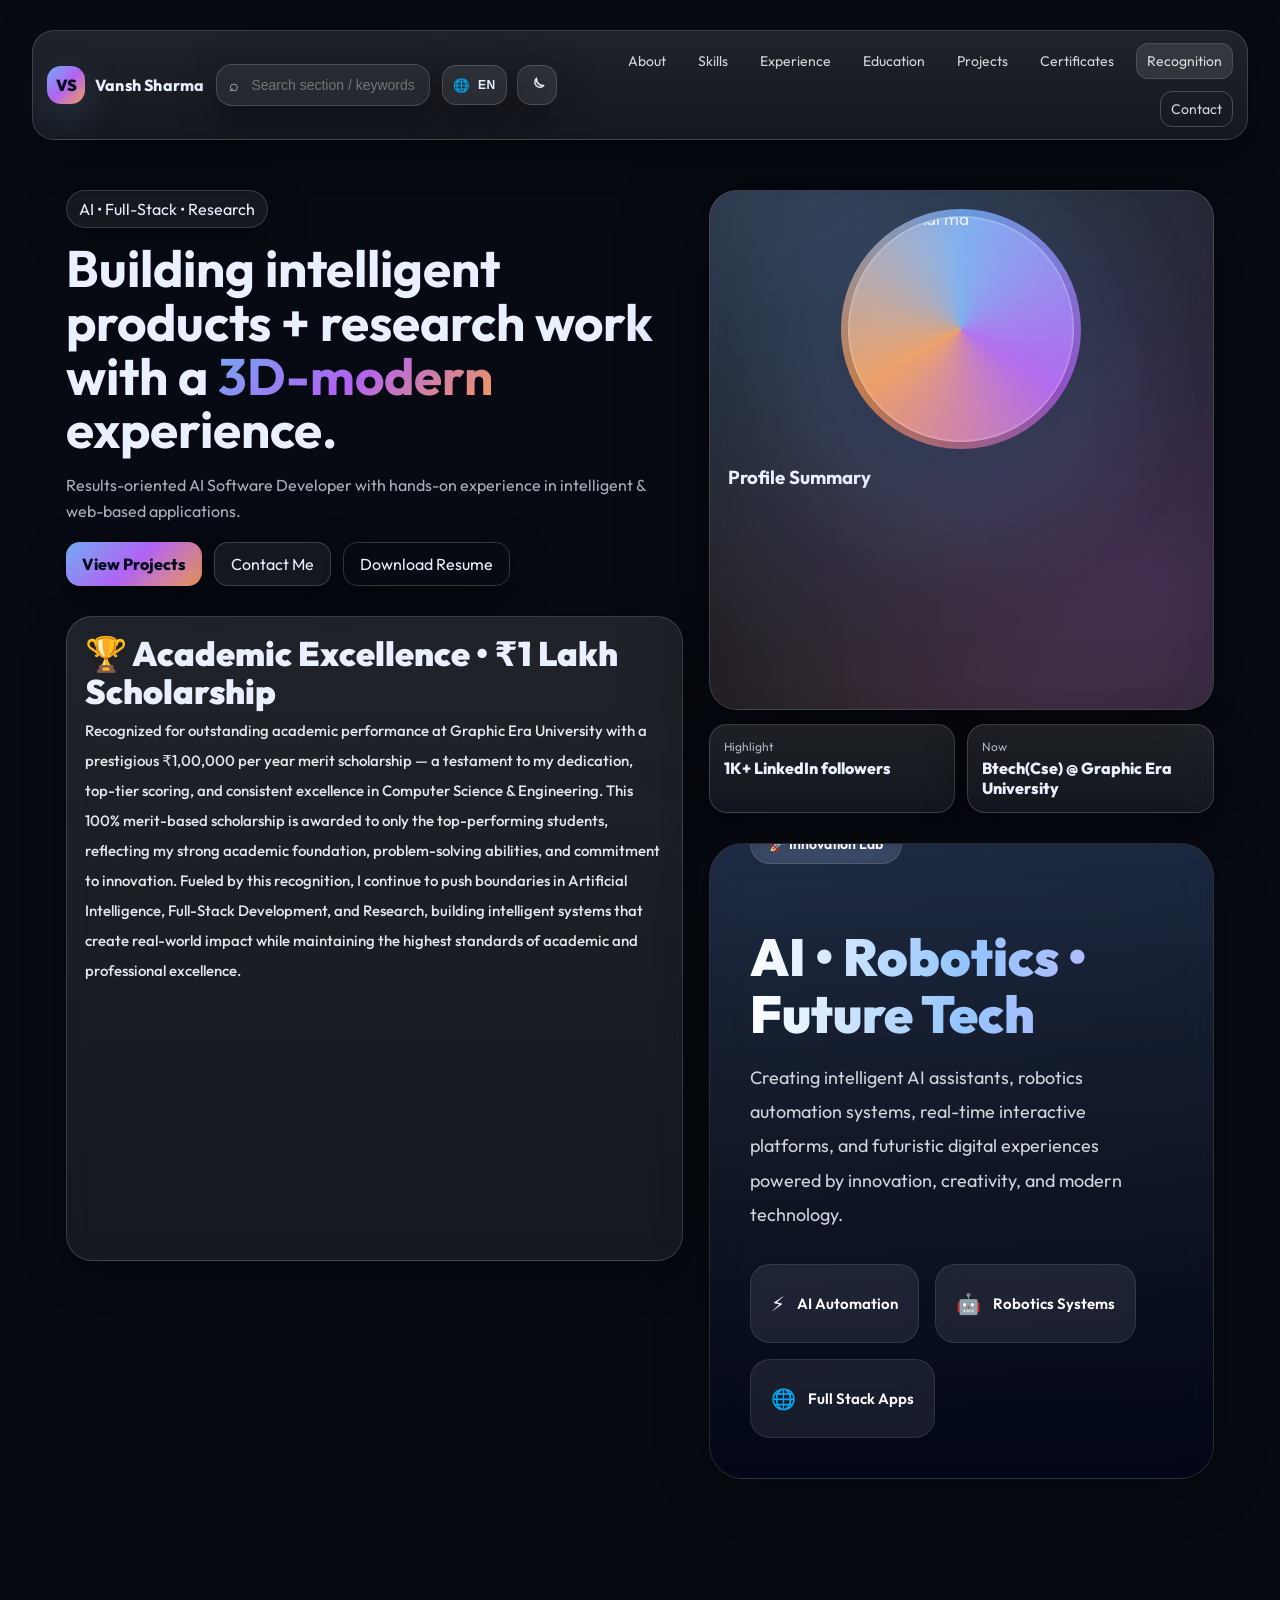
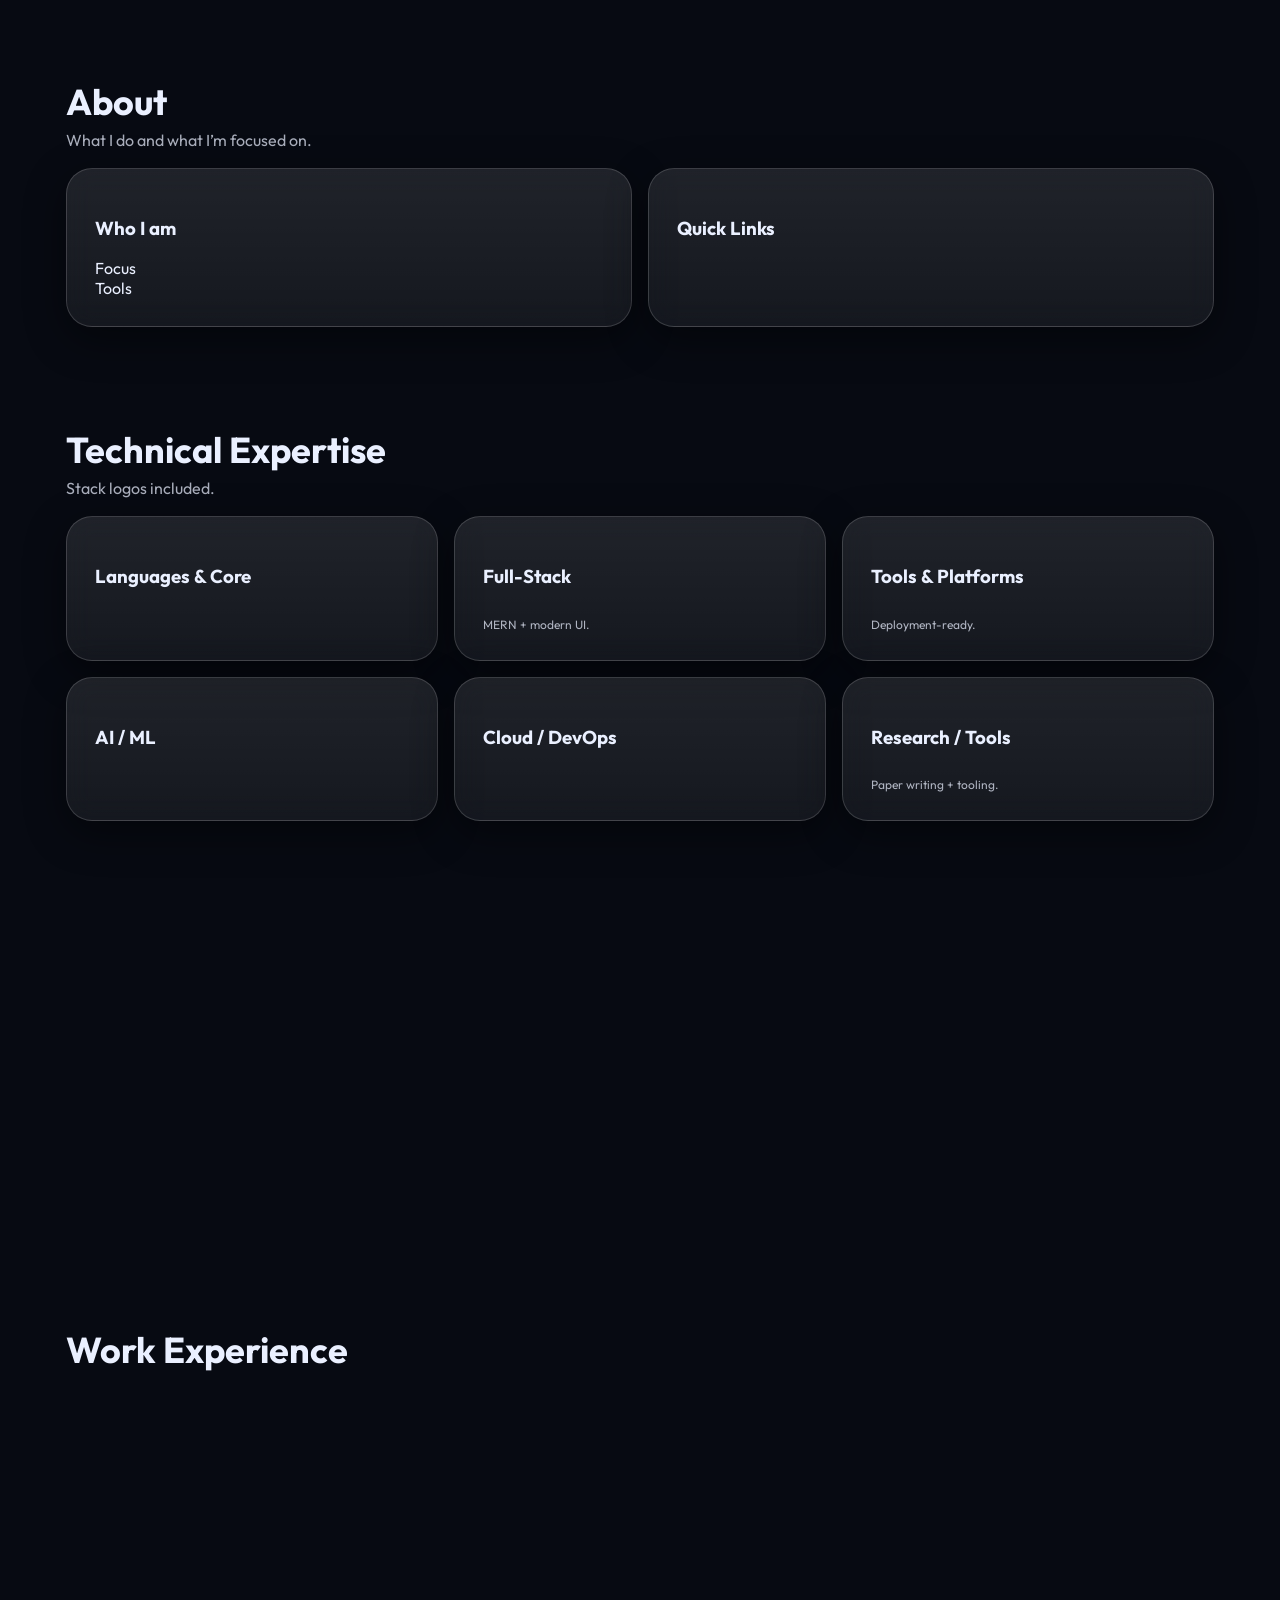
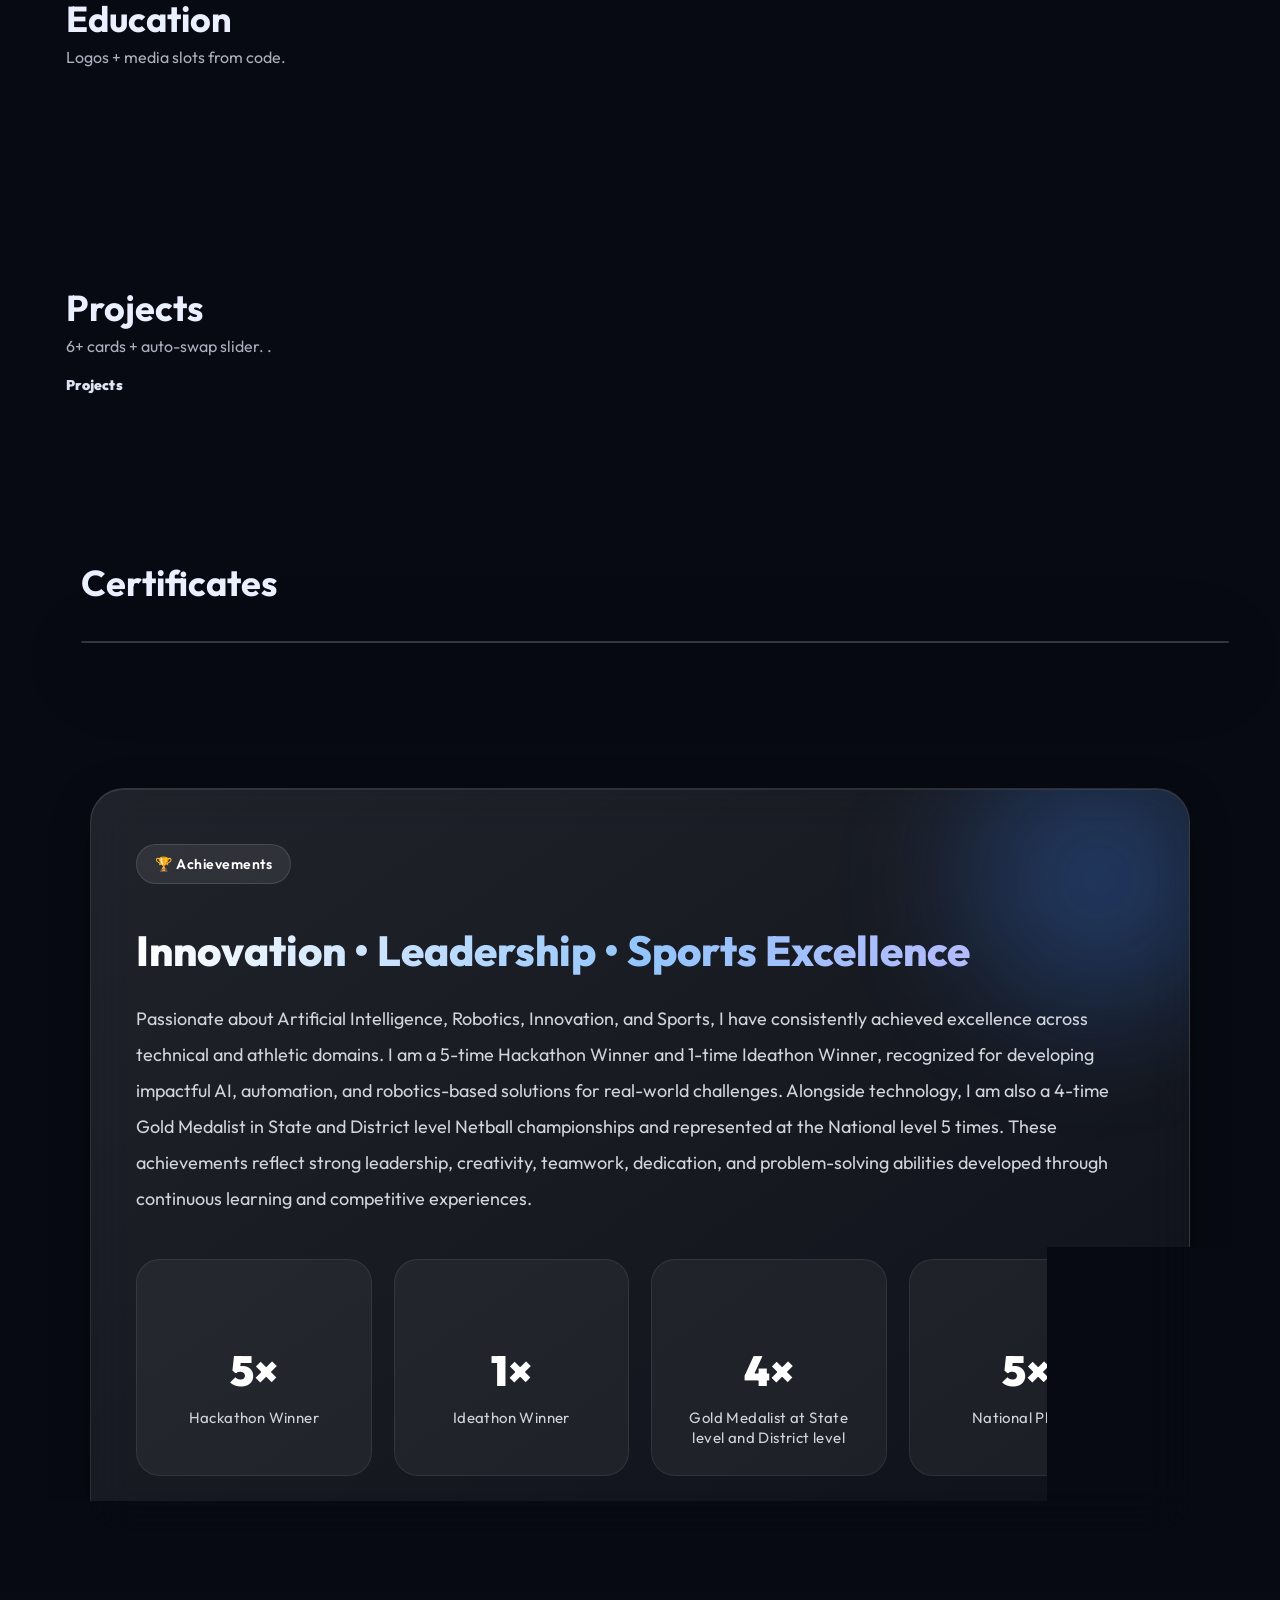
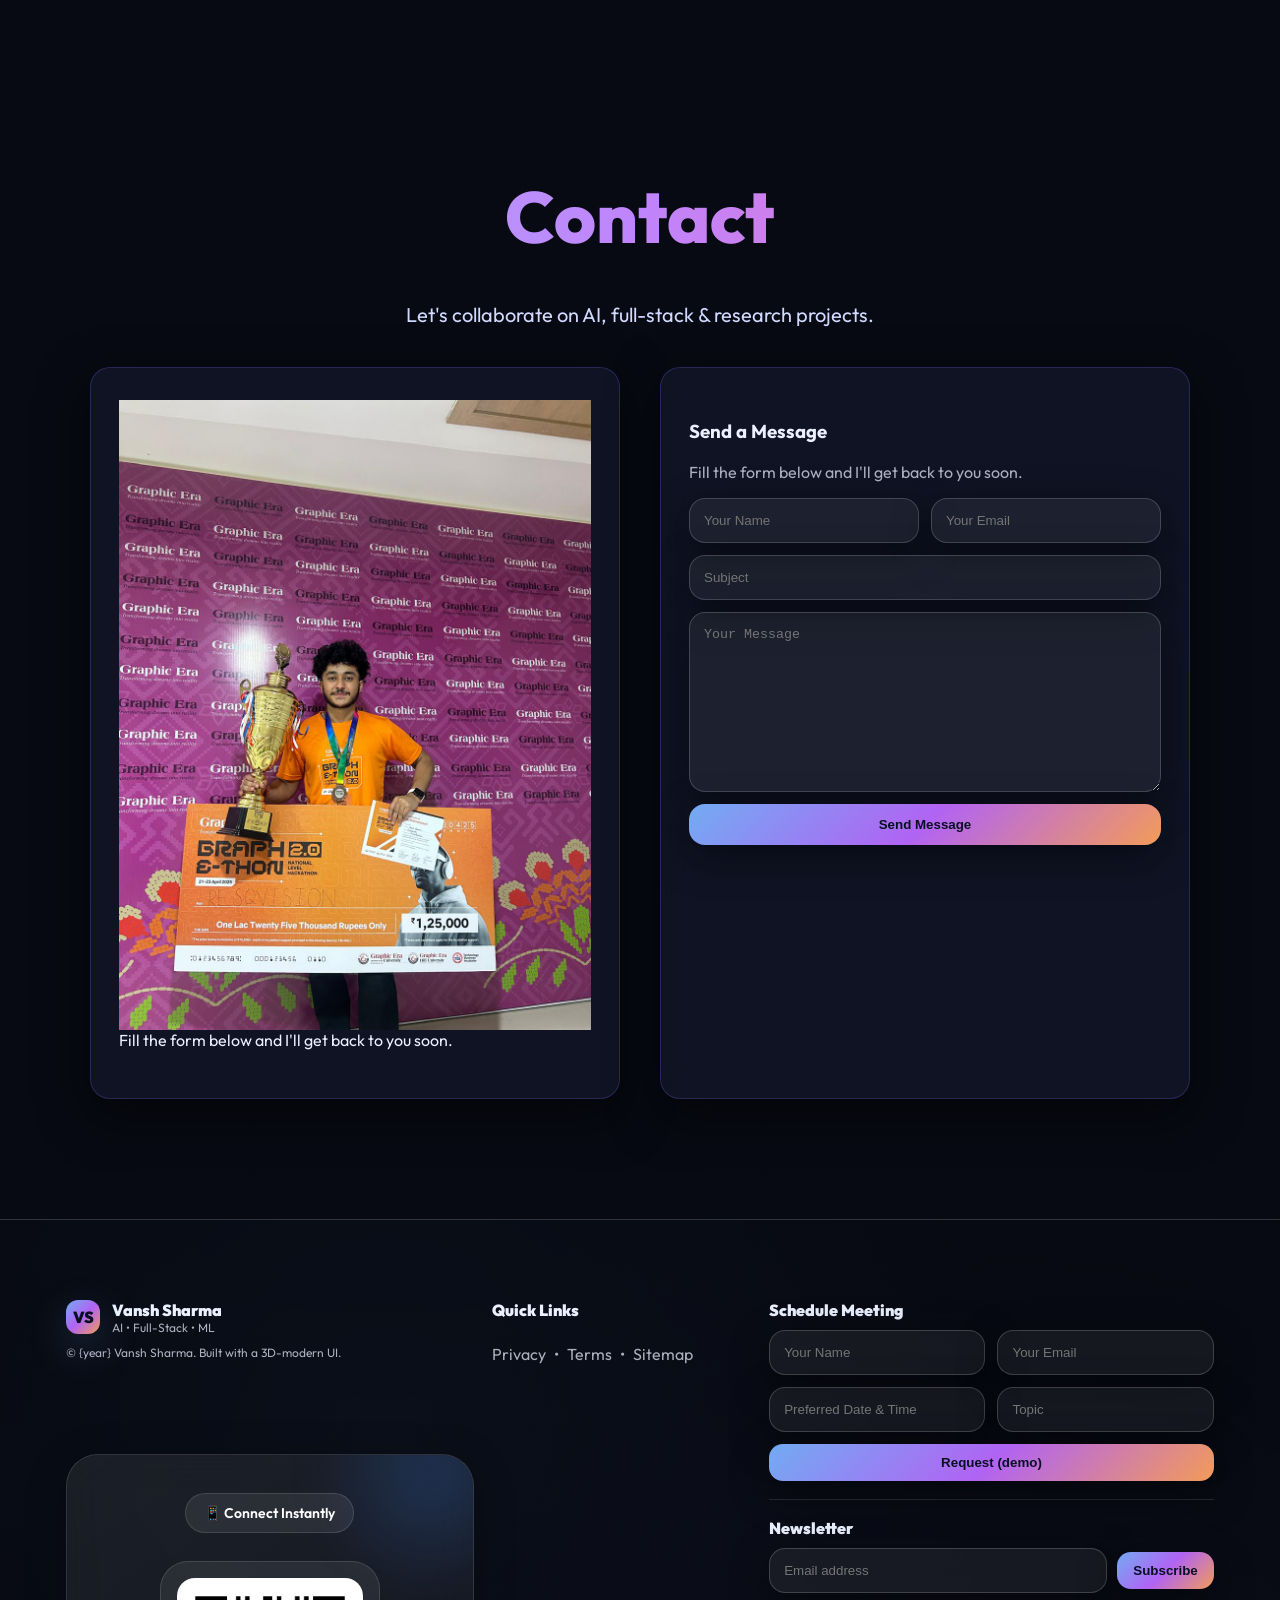
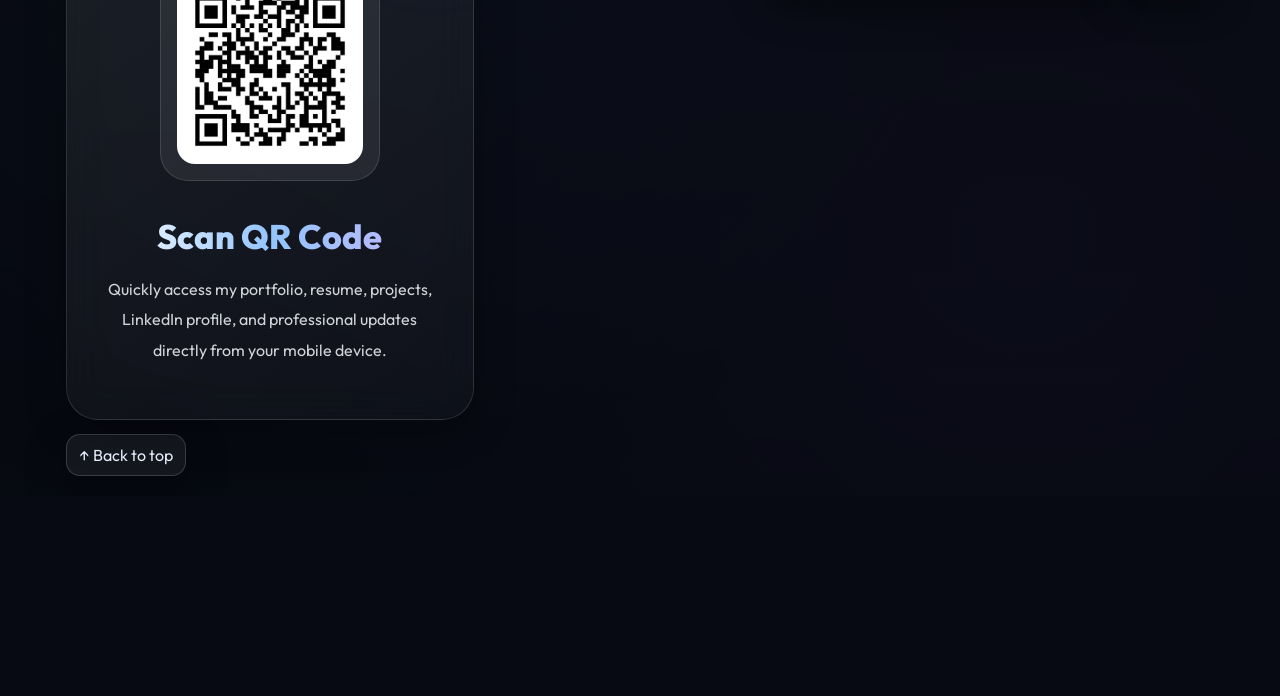
==== commit c950fafe: "Update index.html" ====
--- a/index.html
+++ b/index.html
@@ -638,12 +638,12 @@
           <span class="brandLogoFallback" aria-hidden="true">VS</span>
         </span>
         <div>
-          <div class="footName">Vansh Sharma</div>
-          <div class="footTag">AI • Full-Stack • ML</div>
-        </div>
-      </div>
-
-      <p class="footNote">© <span id="year"></span> Vansh Sharma</p>
+          <div class="footName" data-i18n="foot_name">Vansh Sharma</div>
+<div class="footTag" data-i18n="foot_tag">AI • Full-Stack • ML</div>
+</div>
+</div>
+
+<p class="footNote" data-i18n="foot_note">© <span id="year"></span> Vansh Sharma</p>
 
       <div class="socialRow" id="socialRow"></div>
 
--- a/style.css
+++ b/style.css
@@ -2601,3 +2601,1528 @@
     font-size: 34px;
   }
 
+}
+/* =====================
+   FIX LIGHT MODE VISIBILITY
+   ===================== */
+body.light {
+  --bg0: #F6F8FF;
+  --txt: #0B1022;
+  --muted: rgba(11,16,34,.75);
+  --glass: rgba(255,255,255,.85);
+  --stroke: rgba(0,0,0,.12);
+  --shadow: 0 12px 40px rgba(0,0,0,.08);
+  --shadow2: 0 18px 80px rgba(0,0,0,.1);
+}
+
+/* Light mode text fixes */
+body.light .kicker,
+body.light .title,
+body.light .subtitle,
+body.light .heroCardInfo h3,
+body.light .bullets,
+body.light .card h3,
+body.light .card p,
+body.light .card .muted,
+body.light .statLabel,
+body.light .statValue,
+body.light .btn,
+body.light .navLinks a,
+body.light .brand {
+  color: #0B1022;
+}
+
+body.light .muted {
+  color: rgba(11,16,34,.65);
+}
+
+/* Light mode card backgrounds */
+body.light .card,
+body.light .glass,
+body.light .statCard,
+body.light .tItem,
+body.light .logoItem,
+body.light .certCard,
+body.light .projGridCard,
+body.light .awardCard {
+  background: rgba(255,255,255,.9);
+  border-color: rgba(0,0,0,.1);
+}
+
+/* Light mode input fields */
+body.light .input {
+  background: rgba(0,0,0,.05);
+  color: #0B1022;
+  border-color: rgba(0,0,0,.15);
+}
+
+body.light .input::placeholder {
+  color: rgba(11,16,34,.5);
+}
+
+/* Light mode navbar */
+body.light .nav {
+  background: rgba(255,255,255,.95);
+  border-color: rgba(0,0,0,.1);
+}
+
+body.light .navLinks a:hover {
+  background: rgba(0,0,0,.08);
+}
+
+/* Light mode buttons */
+body.light .btn {
+  background: rgba(0,0,0,.05);
+  border-color: rgba(0,0,0,.15);
+  color: #0B1022;
+}
+
+body.light .btn.primary {
+  background: var(--grad);
+  color: #071022;
+}
+
+body.light .btn:hover {
+  background: rgba(0,0,0,.1);
+}
+
+/* Light mode footer */
+body.light .footer {
+  background: rgba(255,255,255,.95);
+  border-top-color: rgba(0,0,0,.1);
+}
+
+/* Light mode achievement box */
+body.light .achievementPremiumBox {
+  background: rgba(255,255,255,.9);
+  border-color: rgba(0,0,0,.1);
+}
+
+body.light .highlightItem {
+  background: rgba(0,0,0,.05);
+  border-color: rgba(0,0,0,.08);
+}
+
+body.light .highlightItem h4,
+body.light .highlightItem span {
+  color: #0B1022;
+}
+
+/* Light mode loader fix */
+body.light .pageLoader {
+  background: rgba(246,248,255,.96);
+}
+
+body.light .loaderCard {
+  background: rgba(255,255,255,.9);
+  border-color: rgba(0,0,0,.1);
+}
+
+/* Hero section light mode */
+body.light .hero-video-overlay {
+  background: linear-gradient(to bottom, rgba(246,248,255,.7), rgba(246,248,255,.85));
+}
+/* Fix for hero_featured_sub paragraph visibility */
+body.light .hbSub,
+body.light [data-i18n="hero_featured_sub"],
+body.light .heroBanner .hbSub {
+  color: #1e293b !important;
+  background: transparent !important;
+  -webkit-text-fill-color: #1e293b !important;
+  opacity: 1 !important;
+  visibility: visible !important;
+}
+
+/* Also fix the container */
+body.light .heroBannerIn {
+  background: rgba(255, 255, 255, 0.9) !important;
+  border-radius: 20px;
+  padding: 20px;
+}
+
+body.light .heroBanner {
+  background: rgba(255, 255, 255, 0.95) !important;
+  border-color: rgba(0, 0, 0, 0.1) !important;
+}
+/* =====================
+   FIX ALL TEXT VISIBILITY IN LIGHT MODE
+   ===================== */
+
+/* Force all text to be visible in light mode */
+body.light,
+body.light * {
+  color-scheme: light;
+}
+
+/* Main text colors */
+body.light,
+body.light .container,
+body.light .section {
+  color: #0f172a !important;
+}
+
+body.light .muted,
+body.light .muted * {
+  color: #475569 !important;
+}
+
+/* Navbar light mode */
+body.light .nav,
+body.light .nav * {
+  color: #0f172a !important;
+}
+
+body.light .navLinks a {
+  color: #0f172a !important;
+}
+
+body.light .navLinks a:hover {
+  color: #3b82f6 !important;
+  background: rgba(0, 0, 0, 0.05) !important;
+}
+
+/* Hero section text */
+body.light .heroLeft .kicker,
+body.light .heroLeft .title,
+body.light .heroLeft .title *,
+body.light .heroLeft .subtitle,
+body.light .heroLeft p {
+  color: #0f172a !important;
+}
+
+body.light .title .grad {
+  background: linear-gradient(135deg, #3b82f6, #a855f7, #f97316) !important;
+  -webkit-background-clip: text !important;
+  background-clip: text !important;
+  color: transparent !important;
+}
+
+/* Stats cards */
+body.light .statCard,
+body.light .statCard * {
+  color: #0f172a !important;
+}
+
+body.light .statCard .statLabel {
+  color: #475569 !important;
+}
+
+/* Hero banner (scholarship text) */
+body.light .heroBanner,
+body.light .heroBannerIn,
+body.light .heroBanner .hbTitle,
+body.light .heroBanner .hbSub,
+body.light [data-i18n="hero_featured"],
+body.light [data-i18n="hero_featured_sub"] {
+  color: #0f172a !important;
+  background: rgba(255, 255, 255, 0.95) !important;
+  -webkit-text-fill-color: #0f172a !important;
+}
+
+body.light .heroBanner .hbSub {
+  color: #334155 !important;
+  -webkit-text-fill-color: #334155 !important;
+}
+
+/* Hero card right side */
+body.light .heroCard,
+body.light .heroCardInfo,
+body.light .heroCardInfo *,
+body.light .bullets,
+body.light .bullets li,
+body.light .heroBadges .badge {
+  color: #0f172a !important;
+}
+
+/* All cards */
+body.light .card,
+body.light .card *,
+body.light .glass,
+body.light .glass * {
+  color: #0f172a !important;
+}
+
+body.light .card .muted,
+body.light .glass .muted {
+  color: #475569 !important;
+}
+
+/* Skills section */
+body.light .logoItem,
+body.light .logoItem span,
+body.light .logoItem i {
+  color: #0f172a !important;
+}
+
+body.light .softNote {
+  color: #64748b !important;
+}
+
+/* Experience timeline */
+body.light .tItem,
+body.light .tItem * {
+  color: #0f172a !important;
+}
+
+body.light .tRole,
+body.light .tOrg,
+body.light .tDate,
+body.light .tag {
+  color: #0f172a !important;
+}
+
+body.light .tag {
+  background: rgba(0, 0, 0, 0.05) !important;
+  border-color: rgba(0, 0, 0, 0.1) !important;
+}
+
+/* Education */
+body.light .eduDegree,
+body.light .eduInst,
+body.light .eduDate {
+  color: #0f172a !important;
+}
+
+/* Projects */
+body.light .projGridCard,
+body.light .projGridCard *,
+body.light .projectCard,
+body.light .projectCard * {
+  color: #0f172a !important;
+}
+
+body.light .pTitle,
+body.light .pMeta,
+body.light .pDesc {
+  color: #0f172a !important;
+}
+
+/* Certificates */
+body.light .certCard,
+body.light .certCard * {
+  color: #0f172a !important;
+}
+
+body.light .certTitle,
+body.light .certSub {
+  color: #0f172a !important;
+}
+
+/* Achievements */
+body.light .achievementPremiumBox,
+body.light .achievementPremiumBox * {
+  color: #0f172a !important;
+}
+
+body.light .achievementPremiumBox p {
+  color: #334155 !important;
+}
+
+body.light .highlightItem,
+body.light .highlightItem * {
+  color: #0f172a !important;
+}
+
+body.light .highlightItem h4 {
+  color: #3b82f6 !important;
+}
+
+body.light .highlightItem span {
+  color: #475569 !important;
+}
+
+/* Contact section */
+body.light .contactFormCard,
+body.light .contactFormCard * {
+  color: #0f172a !important;
+}
+
+body.light .input {
+  background: rgba(0, 0, 0, 0.05) !important;
+  color: #0f172a !important;
+  border-color: rgba(0, 0, 0, 0.15) !important;
+}
+
+body.light .input::placeholder {
+  color: #94a3b8 !important;
+}
+
+/* Buttons */
+body.light .btn {
+  color: #0f172a !important;
+  background: rgba(0, 0, 0, 0.05) !important;
+  border-color: rgba(0, 0, 0, 0.15) !important;
+}
+
+body.light .btn.primary {
+  background: linear-gradient(135deg, #3b82f6, #a855f7, #f97316) !important;
+  color: #ffffff !important;
+}
+
+body.light .btn:hover {
+  background: rgba(0, 0, 0, 0.1) !important;
+}
+
+/* Footer */
+body.light .footer,
+body.light .footer * {
+  color: #0f172a !important;
+}
+
+body.light .footName,
+body.light .footTag,
+body.light .footNote,
+body.light .footTitle,
+body.light .footLinks a {
+  color: #0f172a !important;
+}
+
+body.light .footLinks a:hover {
+  color: #3b82f6 !important;
+}
+
+/* Social links */
+body.light .socialRow .social {
+  color: #0f172a !important;
+  background: rgba(0, 0, 0, 0.05) !important;
+  border-color: rgba(0, 0, 0, 0.1) !important;
+}
+
+/* Back to top button */
+body.light .backTop {
+  color: #0f172a !important;
+  background: rgba(0, 0, 0, 0.05) !important;
+  border-color: rgba(0, 0, 0, 0.1) !important;
+}
+
+/* Headings */
+body.light h1,
+body.light h2,
+body.light h3,
+body.light h4,
+body.light .sectionHead h2,
+body.light .sectionHead p {
+  color: #0f172a !important;
+}
+
+/* Links */
+body.light a:not(.btn):not(.social) {
+  color: #3b82f6 !important;
+}
+
+body.light a:not(.btn):not(.social):hover {
+  color: #2563eb !important;
+}
+
+/* Fix for any gradient text */
+body.light [style*="background-clip: text"],
+body.light [style*="-webkit-background-clip: text"] {
+  -webkit-text-fill-color: #0f172a !important;
+  color: #0f172a !important;
+  background: transparent !important;
+  
+}
+/* =====================
+   COMPLETE RESPONSIVE CSS
+   Works on ALL Devices (iPhone, Android, iPad, Tablets)
+   ===================== */
+
+/* Reset and Base */
+* {
+  -webkit-tap-highlight-color: transparent;
+}
+
+/* Ultra Small Devices (iPhone SE, Galaxy Fold - 320px to 375px) */
+@media (max-width: 375px) {
+  .container {
+    width: 92% !important;
+    padding: 0 8px !important;
+  }
+  
+  .section {
+    padding: 40px 0 !important;
+  }
+  
+  .heroLeft .title {
+    font-size: 26px !important;
+    line-height: 1.2 !important;
+  }
+  
+  .heroLeft .subtitle {
+    font-size: 12px !important;
+  }
+  
+  .btn {
+    padding: 6px 12px !important;
+    font-size: 12px !important;
+  }
+  
+  .statsGrid {
+    grid-template-columns: 1fr !important;
+    gap: 8px !important;
+  }
+  
+  .avatarRingHuge {
+    width: 100px !important;
+    height: 100px !important;
+  }
+  
+  .rightTitle {
+    font-size: 18px !important;
+  }
+  
+  .rightSub {
+    font-size: 10px !important;
+  }
+  
+  .rightFeature {
+    padding: 6px 10px !important;
+  }
+  
+  .sectionHead h2 {
+    font-size: 24px !important;
+  }
+  
+  .card h3 {
+    font-size: 16px !important;
+  }
+  
+  .achievementPremiumBox h3 {
+    font-size: 20px !important;
+  }
+  
+  .achievementHighlights {
+    grid-template-columns: 1fr !important;
+  }
+}
+
+/* Small Devices (iPhone 6/7/8, Android Phones - 376px to 480px) */
+@media (min-width: 376px) and (max-width: 480px) {
+  .container {
+    width: 90% !important;
+    padding: 0 10px !important;
+  }
+  
+  .heroLeft .title {
+    font-size: 30px !important;
+  }
+  
+  .statsGrid {
+    grid-template-columns: repeat(2, 1fr) !important;
+    gap: 10px !important;
+  }
+  
+  .avatarRingHuge {
+    width: 130px !important;
+    height: 130px !important;
+  }
+  
+  .rightTitle {
+    font-size: 22px !important;
+  }
+  
+  .achievementHighlights {
+    grid-template-columns: repeat(2, 1fr) !important;
+  }
+}
+
+/* Medium Devices (iPhone Plus, Android Large - 481px to 768px) */
+@media (min-width: 481px) and (max-width: 768px) {
+  .container {
+    width: 88% !important;
+    max-width: 700px !important;
+  }
+  
+  .heroLeft .title {
+    font-size: 34px !important;
+  }
+  
+  .statsGrid {
+    grid-template-columns: repeat(3, 1fr) !important;
+  }
+  
+  .avatarRingHuge {
+    width: 150px !important;
+    height: 150px !important;
+  }
+  
+  .rightTitle {
+    font-size: 26px !important;
+  }
+  
+  .achievementHighlights {
+    grid-template-columns: repeat(2, 1fr) !important;
+  }
+  
+  .projCatGrid {
+    grid-template-columns: repeat(2, 1fr) !important;
+  }
+  
+  .certGrid {
+    grid-template-columns: repeat(2, 1fr) !important;
+  }
+}
+
+/* Tablets (iPad, iPad Mini, Android Tablets - 769px to 1024px) */
+@media (min-width: 769px) and (max-width: 1024px) {
+  .container {
+    width: 90% !important;
+    max-width: 960px !important;
+  }
+  
+  .heroGrid {
+    grid-template-columns: 1fr 1fr !important;
+    gap: 30px !important;
+  }
+  
+  .statsGrid {
+    grid-template-columns: repeat(3, 1fr) !important;
+  }
+  
+  .avatarRingHuge {
+    width: 160px !important;
+    height: 160px !important;
+  }
+  
+  .rightTitle {
+    font-size: 28px !important;
+  }
+  
+  .achievementHighlights {
+    grid-template-columns: repeat(4, 1fr) !important;
+  }
+  
+  .projCatGrid {
+    grid-template-columns: repeat(2, 1fr) !important;
+  }
+  
+  .certGrid {
+    grid-template-columns: repeat(2, 1fr) !important;
+  }
+  
+  .grid3 {
+    grid-template-columns: repeat(2, 1fr) !important;
+  }
+}
+
+/* Large Tablets and Small Laptops (1025px to 1200px) */
+@media (min-width: 1025px) and (max-width: 1200px) {
+  .container {
+    width: 95% !important;
+    max-width: 1100px !important;
+  }
+  
+  .projCatGrid {
+    grid-template-columns: repeat(3, 1fr) !important;
+  }
+  
+  .certGrid {
+    grid-template-columns: repeat(3, 1fr) !important;
+  }
+}
+
+/* Common Responsive Styles for ALL Mobile Devices */
+
+/* Hero Section */
+@media (max-width: 1024px) {
+  .heroGrid {
+    grid-template-columns: 1fr !important;
+    gap: 30px !important;
+  }
+  
+  .heroLeft {
+    text-align: center;
+  }
+  
+  .kicker {
+    display: inline-flex !important;
+    margin: 0 auto !important;
+  }
+  
+  .ctaRow {
+    justify-content: center !important;
+  }
+  
+  .statsGrid {
+    justify-content: center !important;
+  }
+  
+  .heroBanner {
+    text-align: left;
+  }
+  
+  .heroRight .heroCard {
+    max-width: 400px;
+    margin: 0 auto;
+  }
+  
+  .floatingRow {
+    max-width: 400px;
+    margin: 0 auto;
+  }
+  
+  .heroBannerRight {
+    max-width: 500px;
+    margin: 0 auto;
+  }
+}
+
+/* Grid Layouts */
+@media (max-width: 768px) {
+  .grid2, .grid3, .projCatGrid, .certGrid, .recGrid, .awardGrid {
+    grid-template-columns: 1fr !important;
+    gap: 20px !important;
+  }
+}
+
+/* Cards */
+@media (max-width: 768px) {
+  .card, .cardXL, .tItem, .projGridCard, .certCard, .recCard {
+    padding: 16px !important;
+  }
+  
+  .card .muted, .card p {
+    font-size: 13px !important;
+    line-height: 1.5 !important;
+  }
+}
+
+/* Skills Logos */
+@media (max-width: 768px) {
+  .logoGrid {
+    grid-template-columns: 1fr !important;
+  }
+  
+  .logoItem {
+    padding: 10px 12px !important;
+  }
+  
+  .logoItem i {
+    font-size: 22px !important;
+  }
+  
+  .logoItem span {
+    font-size: 13px !important;
+  }
+}
+
+/* Experience Timeline */
+@media (max-width: 768px) {
+  .tTop {
+    flex-direction: column !important;
+    align-items: flex-start !important;
+    gap: 12px !important;
+  }
+  
+  .org {
+    flex-direction: row !important;
+    align-items: center !important;
+  }
+  
+  .orgLogo {
+    width: 45px !important;
+    height: 45px !important;
+  }
+  
+  .tRole {
+    font-size: 16px !important;
+  }
+  
+  .tOrg {
+    font-size: 12px !important;
+  }
+  
+  .tDate {
+    font-size: 11px !important;
+  }
+  
+  .tagRow {
+    flex-wrap: wrap !important;
+    gap: 6px !important;
+  }
+  
+  .tag {
+    font-size: 10px !important;
+    padding: 4px 8px !important;
+  }
+  
+  .bullets li {
+    font-size: 12px !important;
+    margin-bottom: 6px !important;
+  }
+  
+  .mediaGrid {
+    grid-template-columns: 1fr !important;
+  }
+  
+  .btnRow {
+    flex-direction: column !important;
+    gap: 10px !important;
+  }
+  
+  .linkBtn {
+    width: 100% !important;
+    text-align: center !important;
+  }
+}
+
+/* Education */
+@media (max-width: 768px) {
+  .eduTop {
+    flex-direction: column !important;
+    text-align: center !important;
+    gap: 12px !important;
+  }
+  
+  .eduLogo {
+    margin: 0 auto !important;
+    width: 55px !important;
+    height: 55px !important;
+  }
+  
+  .eduDegree {
+    font-size: 16px !important;
+  }
+  
+  .eduInst {
+    font-size: 13px !important;
+  }
+  
+  .eduDate {
+    font-size: 12px !important;
+  }
+}
+
+/* Projects */
+@media (max-width: 768px) {
+  .projCatTitle {
+    font-size: 18px !important;
+    margin-bottom: 15px !important;
+    text-align: center;
+  }
+  
+  .projGridCard {
+    text-align: center;
+  }
+  
+  .projThumb {
+    height: 150px !important;
+  }
+  
+  .stackPill {
+    font-size: 10px !important;
+    padding: 4px 8px !important;
+  }
+  
+  .certActions {
+    flex-direction: column !important;
+    gap: 8px !important;
+  }
+  
+  .certActions .btn {
+    width: 100% !important;
+    text-align: center !important;
+  }
+}
+
+/* Certificates */
+@media (max-width: 768px) {
+  .certCard {
+    text-align: center;
+  }
+  
+  .certThumb {
+    height: 180px !important;
+  }
+  
+  .certTitle {
+    font-size: 14px !important;
+  }
+  
+  .certSub {
+    font-size: 11px !important;
+  }
+  
+  .certActions {
+    justify-content: center !important;
+  }
+}
+
+/* Achievements */
+@media (max-width: 768px) {
+  .achievementPremiumBox {
+    padding: 25px 15px !important;
+    margin: 30px 10px !important;
+    border-radius: 24px !important;
+  }
+  
+  .achievementPremiumBox h3 {
+    font-size: 22px !important;
+    text-align: center !important;
+  }
+  
+  .achievementPremiumBox p {
+    font-size: 13px !important;
+    line-height: 1.6 !important;
+    text-align: center !important;
+  }
+  
+  .achievementHighlights {
+    gap: 12px !important;
+  }
+  
+  .highlightItem {
+    padding: 15px 10px !important;
+  }
+  
+  .highlightItem h4 {
+    font-size: 28px !important;
+  }
+  
+  .highlightItem span {
+    font-size: 11px !important;
+  }
+}
+
+/* Contact Form */
+@media (max-width: 768px) {
+  .contactFormCard {
+    padding: 20px !important;
+  }
+  
+  .contactFormCard img {
+    width: 80px !important;
+    height: 80px !important;
+  }
+  
+  .formRow2 {
+    grid-template-columns: 1fr !important;
+    gap: 12px !important;
+  }
+  
+  .input {
+    padding: 10px 12px !important;
+    font-size: 14px !important;
+  }
+  
+  .formBtn {
+    width: 100% !important;
+    padding: 12px !important;
+  }
+}
+
+/* Footer */
+@media (max-width: 768px) {
+  .footer {
+    padding: 40px 0 !important;
+  }
+  
+  .footGrid {
+    grid-template-columns: 1fr !important;
+    gap: 30px !important;
+    text-align: center !important;
+  }
+  
+  .footBrand {
+    justify-content: center !important;
+    flex-direction: column !important;
+    text-align: center;
+  }
+  
+  .socialRow {
+    justify-content: center !important;
+  }
+  
+  .footQrCard {
+    max-width: 300px !important;
+    margin: 0 auto !important;
+  }
+  
+  .footLinks {
+    align-items: center !important;
+  }
+  
+  .legalRow {
+    justify-content: center !important;
+    flex-wrap: wrap;
+  }
+  
+  .meetGrid {
+    grid-template-columns: 1fr !important;
+    max-width: 300px;
+    margin: 0 auto;
+  }
+  
+  .newsRow {
+    flex-direction: column !important;
+    max-width: 300px;
+    margin: 0 auto;
+  }
+  
+  .backTop {
+    display: inline-block;
+    margin-top: 20px;
+  }
+}
+
+/* Navigation Bar Mobile */
+@media (max-width: 1024px) {
+  .nav {
+    flex-wrap: wrap !important;
+    padding: 10px 15px !important;
+  }
+  
+  .brand {
+    flex: 1;
+  }
+  
+  .navSearch {
+    order: 3;
+    width: 100% !important;
+    margin-top: 12px;
+  }
+  
+  .searchWrap {
+    width: 100%;
+  }
+  
+  .navRight {
+    display: flex;
+    gap: 8px;
+  }
+  
+  .navLinks {
+    display: none;
+    width: 100%;
+    flex-direction: column !important;
+    gap: 8px !important;
+    padding-top: 15px;
+    margin-top: 10px;
+    border-top: 1px solid rgba(255,255,255,0.1);
+  }
+  
+  .navLinks.open {
+    display: flex !important;
+  }
+  
+  .navLinks a {
+    width: 100%;
+    text-align: center;
+    padding: 10px 15px !important;
+    border-radius: 12px !important;
+  }
+  
+  .navToggle {
+    display: block !important;
+    background: transparent;
+    border: none;
+    font-size: 24px;
+    cursor: pointer;
+    color: var(--txt);
+  }
+  
+  .langBtn {
+    padding: 8px 12px !important;
+  }
+}
+
+/* Fix for Notch and Dynamic Island (iPhone) */
+@supports (padding: max(0px)) {
+  .navwrap {
+    padding-top: max(10px, env(safe-area-inset-top));
+  }
+  
+  .footer {
+    padding-bottom: max(20px, env(safe-area-inset-bottom));
+  }
+  
+  .container {
+    padding-left: max(15px, env(safe-area-inset-left));
+    padding-right: max(15px, env(safe-area-inset-right));
+  }
+}
+
+/* Fix for Touch Devices */
+@media (hover: none) and (pointer: coarse) {
+  .btn:hover, 
+  .linkBtn:hover, 
+  .social:hover,
+  .tilt:hover,
+  .tilt-sm:hover {
+    transform: none !important;
+  }
+  
+  .btn:active,
+  .linkBtn:active {
+    transform: scale(0.97) !important;
+    transition: transform 0.1s ease;
+  }
+}
+
+/* Landscape Mode Fix */
+@media (max-width: 900px) and (orientation: landscape) {
+  .heroGrid {
+    gap: 20px !important;
+  }
+  
+  .heroLeft .title {
+    font-size: 28px !important;
+  }
+  
+  .statsGrid {
+    grid-template-columns: repeat(3, 1fr) !important;
+  }
+  
+  .avatarRingHuge {
+    width: 100px !important;
+    height: 100px !important;
+  }
+  
+  .section {
+    padding: 40px 0 !important;
+  }
+}
+
+/* Smooth Scrolling for Mobile */
+html {
+  scroll-behavior: smooth;
+  -webkit-overflow-scrolling: touch;
+}
+
+/* Disable Zoom on Input Focus for Mobile (iOS) */
+@media (max-width: 768px) {
+  input, textarea, select {
+    font-size: 16px !important;
+  }
+}
+
+/* Improve Tap Targets for Mobile */
+@media (max-width: 768px) {
+  a, button, .btn, .linkBtn, .social, .navLinks a, .backTop {
+    min-height: 44px;
+    min-width: 44px;
+    display: inline-flex;
+    align-items: center;
+    justify-content: center;
+  }
+  
+  .tag, .badge, .stackPill {
+    padding: 6px 12px !important;
+  }
+}
+
+/* Hide Scrollbar on Mobile but Keep Functionality */
+@media (max-width: 768px) {
+  ::-webkit-scrollbar {
+    width: 3px;
+    height: 3px;
+  }
+  
+  ::-webkit-scrollbar-track {
+    background: rgba(255,255,255,0.1);
+  }
+  
+  ::-webkit-scrollbar-thumb {
+    background: rgba(255,255,255,0.3);
+    border-radius: 3px;
+  }
+}
+/* =====================
+   LIGHT MODE FIX - FULL VISIBILITY
+   ===================== */
+
+/* Force all text to be dark and visible in light mode */
+body.light,
+body.light * {
+  color-scheme: light;
+}
+
+/* Main background and text colors */
+body.light {
+  background: #f5f7fb !important;
+  color: #1a1a2e !important;
+}
+
+body.light .container,
+body.light .section,
+body.light .card,
+body.light .glass {
+  color: #1a1a2e !important;
+}
+
+/* All text elements */
+body.light h1,
+body.light h2,
+body.light h3,
+body.light h4,
+body.light p,
+body.light span,
+body.light li,
+body.light a,
+body.light .muted,
+body.light .title,
+body.light .subtitle,
+body.light .kicker,
+body.light .hbTitle,
+body.light .hbSub,
+body.light .rightTitle,
+body.light .rightSub,
+body.light .rightBadge,
+body.light .rightFeature p,
+body.light .floatTitle,
+body.light .floatValue,
+body.light .heroCardInfo h3,
+body.light .bullets li,
+body.light .badge {
+  color: #1a1a2e !important;
+}
+
+/* Muted text */
+body.light .muted {
+  color: #4a4a6a !important;
+  opacity: 1 !important;
+}
+
+/* Cards and Glass elements */
+body.light .card,
+body.light .glass,
+body.light .heroCard,
+body.light .floatCard,
+body.light .heroBanner,
+body.light .tItem,
+body.light .projGridCard,
+body.light .certCard,
+body.light .footQrCard,
+body.light .contactFormCard {
+  background: rgba(255, 255, 255, 0.95) !important;
+  backdrop-filter: blur(10px) !important;
+  border: 1px solid rgba(0, 0, 0, 0.1) !important;
+  box-shadow: 0 8px 20px rgba(0, 0, 0, 0.08) !important;
+}
+
+/* Hero section light mode */
+body.light .hero-video-overlay {
+  background: rgba(245, 247, 251, 0.85) !important;
+}
+
+body.light .hero-bg-video {
+  opacity: 0.3 !important;
+}
+
+/* Navbar light mode */
+body.light .nav {
+  background: rgba(255, 255, 255, 0.98) !important;
+  border: 1px solid rgba(0, 0, 0, 0.08) !important;
+  box-shadow: 0 4px 15px rgba(0, 0, 0, 0.05) !important;
+}
+
+body.light .navLinks a {
+  color: #1a1a2e !important;
+}
+
+body.light .navLinks a:hover {
+  background: rgba(0, 0, 0, 0.05) !important;
+  color: #2563eb !important;
+}
+
+/* Search bar light mode */
+body.light .searchWrap {
+  background: rgba(0, 0, 0, 0.03) !important;
+  border: 1px solid rgba(0, 0, 0, 0.1) !important;
+}
+
+body.light .searchInput {
+  color: #1a1a2e !important;
+}
+
+body.light .searchInput::placeholder {
+  color: #888 !important;
+}
+
+/* Buttons light mode */
+body.light .btn {
+  background: rgba(0, 0, 0, 0.05) !important;
+  border: 1px solid rgba(0, 0, 0, 0.1) !important;
+  color: #1a1a2e !important;
+}
+
+body.light .btn.primary {
+  background: linear-gradient(135deg, #3b82f6, #8b5cf6) !important;
+  color: white !important;
+  border: none !important;
+}
+
+body.light .btn:hover {
+  background: rgba(0, 0, 0, 0.1) !important;
+}
+
+/* Stats cards light mode */
+body.light .statCard {
+  background: rgba(255, 255, 255, 0.9) !important;
+  border: 1px solid rgba(0, 0, 0, 0.08) !important;
+}
+
+body.light .statValue {
+  color: #2563eb !important;
+}
+
+body.light .statLabel {
+  color: #4a4a6a !important;
+}
+
+/* Skills section light mode */
+body.light .logoItem {
+  background: rgba(0, 0, 0, 0.03) !important;
+  border: 1px solid rgba(0, 0, 0, 0.08) !important;
+}
+
+body.light .logoItem span {
+  color: #1a1a2e !important;
+}
+
+body.light .softNote {
+  color: #666 !important;
+}
+
+/* Tags and badges light mode */
+body.light .tag,
+body.light .badge,
+body.light .stackPill {
+  background: rgba(0, 0, 0, 0.05) !important;
+  border: 1px solid rgba(0, 0, 0, 0.08) !important;
+  color: #1a1a2e !important;
+}
+
+/* Timeline/Experience light mode */
+body.light .tItem {
+  background: rgba(255, 255, 255, 0.95) !important;
+}
+
+body.light .tRole,
+body.light .tOrg,
+body.light .tDate {
+  color: #1a1a2e !important;
+}
+
+/* Education light mode */
+body.light .eduDegree,
+body.light .eduInst,
+body.light .eduDate {
+  color: #1a1a2e !important;
+}
+
+/* Projects light mode */
+body.light .projGridCard .pTitle,
+body.light .projGridCard .muted {
+  color: #1a1a2e !important;
+}
+
+/* Certificates light mode */
+body.light .certTitle,
+body.light .certSub {
+  color: #1a1a2e !important;
+}
+
+/* Achievements light mode */
+body.light .achievementPremiumBox {
+  background: rgba(255, 255, 255, 0.95) !important;
+  border: 1px solid rgba(0, 0, 0, 0.1) !important;
+}
+
+body.light .achievementPremiumBox h3,
+body.light .achievementPremiumBox p,
+body.light .achievementBadge {
+  color: #1a1a2e !important;
+}
+
+body.light .highlightItem {
+  background: rgba(0, 0, 0, 0.03) !important;
+  border: 1px solid rgba(0, 0, 0, 0.08) !important;
+}
+
+body.light .highlightItem h4 {
+  color: #2563eb !important;
+}
+
+body.light .highlightItem span {
+  color: #4a4a6a !important;
+}
+
+/* Contact form light mode */
+body.light .input {
+  background: rgba(0, 0, 0, 0.03) !important;
+  border: 1px solid rgba(0, 0, 0, 0.1) !important;
+  color: #1a1a2e !important;
+}
+
+body.light .input::placeholder {
+  color: #888 !important;
+}
+
+body.light .input:focus {
+  border-color: #3b82f6 !important;
+  outline: none !important;
+}
+
+/* Footer light mode */
+body.light .footer {
+  background: rgba(255, 255, 255, 0.98) !important;
+  border-top: 1px solid rgba(0, 0, 0, 0.08) !important;
+}
+
+body.light .footName,
+body.light .footTag,
+body.light .footNote,
+body.light .footTitle,
+body.light .footLinks a {
+  color: #1a1a2e !important;
+}
+
+body.light .footLinks a:hover {
+  color: #2563eb !important;
+}
+
+body.light .social {
+  background: rgba(0, 0, 0, 0.04) !important;
+  border: 1px solid rgba(0, 0, 0, 0.08) !important;
+  color: #1a1a2e !important;
+}
+
+body.light .social:hover {
+  background: rgba(0, 0, 0, 0.08) !important;
+}
+
+body.light .backTop {
+  background: rgba(0, 0, 0, 0.04) !important;
+  border: 1px solid rgba(0, 0, 0, 0.08) !important;
+  color: #1a1a2e !important;
+}
+
+/* Hero banner right side light mode */
+body.light .heroBannerRight {
+  background: rgba(255, 255, 255, 0.95) !important;
+}
+
+body.light .heroRightOverlay {
+  background: linear-gradient(to top, rgba(255,255,255,0.9), rgba(255,255,255,0.3)) !important;
+}
+
+body.light .rightBadge {
+  background: rgba(0, 0, 0, 0.05) !important;
+  color: #1a1a2e !important;
+}
+
+/* Floating cards light mode */
+body.light .floatCard {
+  background: rgba(255, 255, 255, 0.95) !important;
+}
+
+/* Media cards light mode */
+body.light .mediaCard {
+  background: rgba(0, 0, 0, 0.03) !important;
+  border: 1px solid rgba(0, 0, 0, 0.08) !important;
+}
+
+body.light .mediaName {
+  color: #1a1a2e !important;
+}
+
+/* Link cards light mode */
+body.light .linkCard {
+  background: rgba(0, 0, 0, 0.03) !important;
+  border: 1px solid rgba(0, 0, 0, 0.08) !important;
+}
+
+body.light .lcTitle {
+  color: #1a1a2e !important;
+}
+
+/* Section headings light mode */
+body.light .sectionHead h2 {
+  color: #1a1a2e !important;
+}
+
+body.light .sectionHead p {
+  color: #4a4a6a !important;
+}
+
+/* Gradient text fix for light mode */
+body.light .grad,
+body.light [class*="grad"] {
+  background: linear-gradient(135deg, #3b82f6, #8b5cf6, #f59e0b) !important;
+  -webkit-background-clip: text !important;
+  background-clip: text !important;
+  color: transparent !important;
+}
+
+/* Video overlays light mode */
+body.light .about-video-overlay,
+body.light .skills-video-overlay,
+body.light .edu-video-overlay {
+  background: rgba(245, 247, 251, 0.85) !important;
+}
+
+body.light .about-bg-video,
+body.light .skills-bg-video,
+body.light .edu-bg-video {
+  opacity: 0.2 !important;
+}
+
+/* Language dropdown light mode */
+body.light .langMenu {
+  background: rgba(255, 255, 255, 0.98) !important;
+  border: 1px solid rgba(0, 0, 0, 0.1) !important;
+}
+
+body.light .langItem {
+  color: #1a1a2e !important;
+}
+
+body.light .langItem:hover {
+  background: rgba(0, 0, 0, 0.05) !important;
+}
+
+/* Icon buttons light mode */
+body.light .iconBtn {
+  background: rgba(0, 0, 0, 0.04) !important;
+  border: 1px solid rgba(0, 0, 0, 0.1) !important;
+  color: #1a1a2e !important;
+}
+
+/* Progress bar light mode */
+body.light .progress {
+  background: linear-gradient(135deg, #3b82f6, #8b5cf6) !important;
+}
+
+/* Footer QR light mode */
+body.light .footQrCard {
+  background: rgba(255, 255, 255, 0.95) !important;
+}
+
+body.light .footQrBadge {
+  color: #1a1a2e !important;
+}
+
+/* Certificate actions light mode */
+body.light .certActions .btn {
+  background: rgba(0, 0, 0, 0.05) !important;
+  color: #1a1a2e !important;
+}
+
+/* Project actions light mode */
+body.light .certActions .btn.ghost {
+  background: transparent !important;
+  border: 1px solid rgba(0, 0, 0, 0.2) !important;
+}
+
+/* Ensure all text is readable */
+body.light *::placeholder {
+  color: #999 !important;
+}
+
+/* Fix for any remaining white text */
+body.light [style*="color: white"],
+body.light [style*="color:#fff"],
+body.light [style*="color: #fff"] {
+  color: #1a1a2e !important;
+}
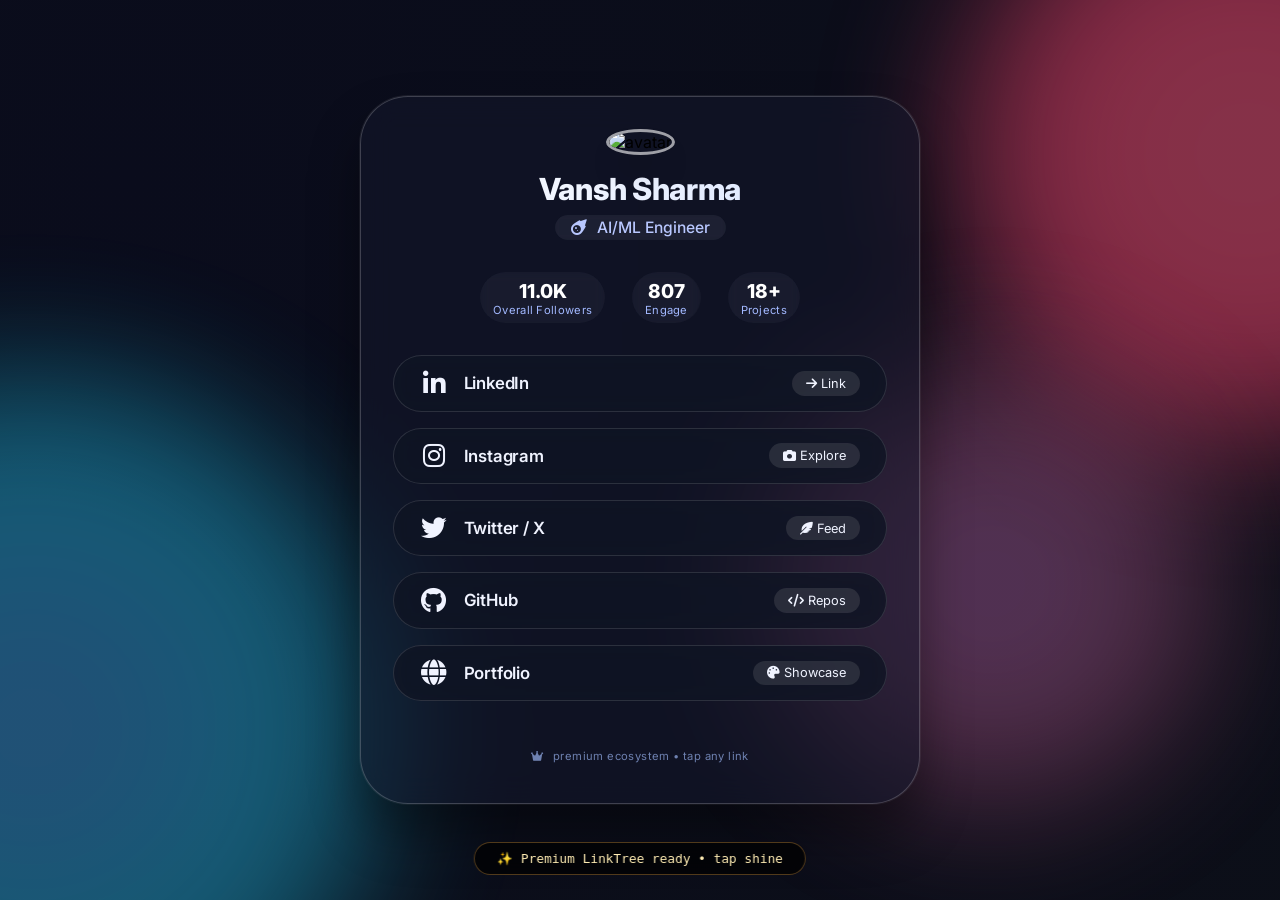
==== commit 1d96a9d3: "Update index.html" ====
--- a/index.html
+++ b/index.html
@@ -1,719 +1,672 @@
 <!DOCTYPE html>
 <html lang="en">
 <head>
-  <meta charset="UTF-8" />
-  <meta name="viewport" content="width=device-width, initial-scale=1.0"/>
-  <title>Vansh Sharma | Portfolio</title>
-
-  <link rel="preconnect" href="https://fonts.googleapis.com">
-  <link rel="preconnect" href="https://fonts.gstatic.com" crossorigin>
-  <link href="https://fonts.googleapis.com/css2?family=Outfit:wght@300;400;500;600;700;800;900&display=swap" rel="stylesheet">
-
-  <!-- devicon for stack logos -->
-  <link rel="stylesheet" href="https://cdn.jsdelivr.net/gh/devicons/devicon@latest/devicon.min.css" />
-
-  <link rel="stylesheet" href="style.css"/>
+  <meta charset="UTF-8">
+  <meta name="viewport" content="width=device-width, initial-scale=1.0, user-scalable=yes">
+  <title>Vansh LinkTree</title>
+  <!-- Google Fonts & Font Awesome 6 (free icons) -->
+  <link href="https://fonts.googleapis.com/css2?family=Inter:opsz,wght@14..32,300;14..32,400;14..32,600;14..32,700;14..32,800&display=swap" rel="stylesheet">
+  <link rel="stylesheet" href="https://cdnjs.cloudflare.com/ajax/libs/font-awesome/6.0.0-beta3/css/all.min.css">
+  <style>
+    * {
+      margin: 0;
+      padding: 0;
+      box-sizing: border-box;
+      user-select: none; /* subtle, makes it sleek; links still clickable */
+    }
+
+    body {
+      min-height: 100vh;
+      background: radial-gradient(circle at 10% 20%, rgba(10, 12, 28, 1) 0%, rgba(2, 5, 15, 0.96) 100%);
+      font-family: 'Inter', sans-serif;
+      display: flex;
+      align-items: center;
+      justify-content: center;
+      padding: 2rem 1.5rem;
+      position: relative;
+      overflow-x: hidden;
+    }
+
+    /* animated particles / floating orbs */
+    .orb {
+      position: fixed;
+      border-radius: 50%;
+      filter: blur(70px);
+      opacity: 0.5;
+      z-index: 0;
+      animation: floatOrb 18s infinite alternate ease-in-out;
+      pointer-events: none;
+    }
+
+    .orb-1 {
+      width: 45vw;
+      height: 45vw;
+      background: radial-gradient(circle, #ff5f7e, #ff2e63);
+      top: -15vh;
+      right: -20vw;
+      animation-duration: 22s;
+    }
+
+    .orb-2 {
+      width: 55vw;
+      height: 55vw;
+      background: radial-gradient(circle, #4facfe, #00f2fe);
+      bottom: -20vh;
+      left: -25vw;
+      opacity: 0.4;
+      animation-duration: 28s;
+    }
+
+    .orb-3 {
+      width: 35vw;
+      height: 35vw;
+      background: radial-gradient(circle, #f093fb, #f5576c);
+      top: 40%;
+      right: 5%;
+      opacity: 0.3;
+      animation-duration: 25s;
+      animation-delay: -5s;
+    }
+
+    @keyframes floatOrb {
+      0% {
+        transform: translate(0, 0) scale(1);
+      }
+      100% {
+        transform: translate(5%, 8%) scale(1.12);
+      }
+    }
+
+    /* main glassmorphic card */
+    .link-card {
+      position: relative;
+      z-index: 10;
+      max-width: 560px;
+      width: 100%;
+      background: rgba(20, 25, 45, 0.55);
+      backdrop-filter: blur(16px);
+      border-radius: 3rem;
+      padding: 2rem 2rem 2.5rem;
+      box-shadow: 0 30px 50px rgba(0, 0, 0, 0.4), 0 0 0 1px rgba(255, 255, 255, 0.08);
+      transition: transform 0.3s ease, box-shadow 0.4s ease;
+      border: 1px solid rgba(255, 255, 255, 0.2);
+    }
+
+    .link-card:hover {
+      transform: translateY(-6px);
+      box-shadow: 0 40px 60px rgba(0, 0, 0, 0.5), 0 0 0 1px rgba(255, 255, 255, 0.2);
+    }
+
+    /* profile section */
+    .profile {
+      text-align: center;
+      margin-bottom: 2rem;
+    }
+
+    .avatar-wrapper {
+      position: relative;
+      display: inline-block;
+    }
+
+    .avatar {
+      width: 110px;
+      height: 110px;
+      border-radius: 50%;
+      object-fit: cover;
+      border: 3px solid rgba(255, 255, 255, 0.6);
+      box-shadow: 0 20px 30px -10px rgba(0, 0, 0, 0.4);
+      transition: all 0.4s cubic-bezier(0.2, 0.9, 0.4, 1.1);
+    }
+
+    .avatar:hover {
+      transform: scale(1.02);
+      border-color: #ffb347;
+      box-shadow: 0 0 0 4px rgba(255, 180, 71, 0.3);
+    }
+
+    .status-badge {
+      position: absolute;
+      bottom: 6px;
+      right: 6px;
+      background: #0f212e;
+      backdrop-filter: blur(4px);
+      padding: 5px 8px;
+      border-radius: 40px;
+      font-size: 0.7rem;
+      font-weight: 600;
+      color: #a6ffcb;
+      border: 1px solid rgba(166, 255, 203, 0.5);
+      font-family: monospace;
+      letter-spacing: 0.5px;
+    }
+
+    .name {
+      font-size: 1.9rem;
+      font-weight: 800;
+      background: linear-gradient(135deg, #FFFFFF, #D6E2FF);
+      -webkit-background-clip: text;
+      background-clip: text;
+      color: transparent;
+      margin-top: 1rem;
+      letter-spacing: -0.3px;
+    }
+
+    .bio {
+      color: #b9c8ff;
+      margin-top: 0.5rem;
+      font-weight: 500;
+      font-size: 0.98rem;
+      backdrop-filter: blur(2px);
+      background: rgba(255, 255, 255, 0.05);
+      display: inline-block;
+      padding: 0.2rem 1rem;
+      border-radius: 50px;
+    }
+
+    /* stats row mini */
+    .stats {
+      display: flex;
+      justify-content: center;
+      gap: 1.7rem;
+      margin: 1.5rem 0 0.5rem;
+    }
+
+    .stat-item {
+      text-align: center;
+      background: rgba(255,255,240,0.03);
+      padding: 0.4rem 0.8rem;
+      border-radius: 60px;
+      backdrop-filter: blur(4px);
+    }
+
+    .stat-number {
+      font-weight: 800;
+      font-size: 1.2rem;
+      color: white;
+    }
+    .stat-label {
+      font-size: 0.7rem;
+      color: #a3b9ff;
+      letter-spacing: 0.3px;
+    }
+
+    /* premium link buttons */
+    .links-container {
+      margin: 2rem 0 1.6rem;
+      display: flex;
+      flex-direction: column;
+      gap: 1rem;
+    }
+
+    .link-btn {
+      display: flex;
+      align-items: center;
+      justify-content: space-between;
+      background: rgba(15, 20, 35, 0.7);
+      backdrop-filter: blur(10px);
+      padding: 0.9rem 1.6rem;
+      border-radius: 2rem;
+      text-decoration: none;
+      color: #f0f3ff;
+      font-weight: 600;
+      transition: all 0.25s ease-out;
+      border: 1px solid rgba(255, 255, 255, 0.12);
+      cursor: pointer;
+      position: relative;
+      overflow: hidden;
+      z-index: 1;
+    }
+
+    .link-btn::before {
+      content: "";
+      position: absolute;
+      top: 0;
+      left: -100%;
+      width: 100%;
+      height: 100%;
+      background: linear-gradient(90deg, transparent, rgba(255,255,255,0.08), transparent);
+      transition: left 0.5s ease;
+      z-index: -1;
+    }
+
+    .link-btn:hover::before {
+      left: 100%;
+    }
+
+    .link-btn:hover {
+      transform: translateX(8px) scale(1.01);
+      background: rgba(30, 40, 65, 0.85);
+      border-color: rgba(255, 200, 100, 0.5);
+      box-shadow: 0 6px 14px rgba(0, 0, 0, 0.3);
+    }
+
+    .btn-left {
+      display: flex;
+      align-items: center;
+      gap: 1rem;
+    }
+
+    .btn-left i {
+      font-size: 1.6rem;
+      width: 28px;
+      text-align: center;
+      transition: transform 0.2s;
+    }
+
+    .link-btn:hover .btn-left i {
+      transform: scale(1.1);
+      color: #FFD966;
+    }
+
+    .btn-text {
+      font-size: 1.05rem;
+      font-weight: 600;
+      letter-spacing: -0.2px;
+    }
+
+    .btn-arrow {
+      background: rgba(255,255,245,0.1);
+      border-radius: 30px;
+      padding: 0.3rem 0.9rem;
+      font-size: 0.8rem;
+      font-weight: 400;
+      transition: all 0.2s;
+    }
+
+    .link-btn:hover .btn-arrow {
+      background: #ffb347;
+      color: #0c0f1c;
+      transform: translateX(3px);
+    }
+
+    /* social icons row */
+    .social-row {
+      display: flex;
+      justify-content: center;
+      gap: 1.3rem;
+      margin: 1.8rem 0 1.2rem;
+      flex-wrap: wrap;
+    }
+
+    .social-icon {
+      background: rgba(20, 28, 45, 0.7);
+      backdrop-filter: blur(8px);
+      width: 48px;
+      height: 48px;
+      display: flex;
+      align-items: center;
+      justify-content: center;
+      border-radius: 30px;
+      font-size: 1.6rem;
+      color: #eef5ff;
+      transition: all 0.25s ease;
+      border: 1px solid rgba(255,255,210,0.2);
+      text-decoration: none;
+    }
+
+    .social-icon:hover {
+      transform: translateY(-8px);
+      background: #ff914d;
+      color: #0a0e1c;
+      border-color: transparent;
+      box-shadow: 0 12px 20px -8px rgba(255, 145, 77, 0.4);
+    }
+
+    /* Footer watermark & animation */
+    .footer-note {
+      text-align: center;
+      font-size: 0.7rem;
+      color: #6e81b0;
+      margin-top: 1rem;
+      letter-spacing: 0.4px;
+      font-weight: 400;
+    }
+
+    .click-feedback {
+      position: fixed;
+      bottom: 25px;
+      left: 50%;
+      transform: translateX(-50%) scale(0.8);
+      background: rgba(0, 0, 0, 0.7);
+      backdrop-filter: blur(12px);
+      color: #ffecb3;
+      padding: 0.5rem 1.4rem;
+      border-radius: 40px;
+      font-size: 0.8rem;
+      font-weight: 500;
+      opacity: 0;
+      transition: opacity 0.2s, transform 0.2s;
+      pointer-events: none;
+      z-index: 200;
+      font-family: monospace;
+      border: 1px solid #ffb34750;
+    }
+
+    /* media tweaks */
+    @media (max-width: 480px) {
+      .link-card {
+        padding: 1.5rem 1.2rem 2rem;
+      }
+      .name {
+        font-size: 1.6rem;
+      }
+      .btn-text {
+        font-size: 0.9rem;
+      }
+      .btn-left i {
+        font-size: 1.3rem;
+      }
+      .avatar {
+        width: 90px;
+        height: 90px;
+      }
+    }
+
+    /* animated underline blink */
+    @keyframes softPulse {
+      0% { opacity: 0.6; text-shadow: 0 0 0px #ffb347; }
+      100% { opacity: 1; text-shadow: 0 0 4px #ffb347; }
+    }
+    .status-badge i {
+      font-size: 0.6rem;
+      margin-right: 4px;
+      animation: softPulse 1.2s infinite alternate;
+    }
+
+    /* loading entrance animation */
+    .link-card {
+      animation: cardGlide 0.7s cubic-bezier(0.2, 0.9, 0.4, 1.1);
+    }
+    @keyframes cardGlide {
+      from {
+        opacity: 0;
+        transform: translateY(40px) scale(0.96);
+      }
+      to {
+        opacity: 1;
+        transform: translateY(0) scale(1);
+      }
+    }
+  </style>
 </head>
 <body>
 
-  <!-- =====================
-       LOADER (2.5s)
-       Customize: CSS variables + #loaderLogo/#loaderText
-       ===================== -->
-  <div id="pageLoader" class="pageLoader" role="status" aria-label="Loading">
-    <div class="loaderCard glass">
-      <!-- LOADER LOGO: replace text with your logo image anytime (see CSS comments) -->
-      <div class="loaderLogo" id="loaderLogo">VS</div>
-      <div class="loaderText" id="loaderText">Loading…</div>
-      <div class="loaderBar"><div class="loaderBarIn" id="loaderBarIn"></div></div>
-      <div class="loaderHint muted">Loading</div>
+<!-- animated background orbs -->
+<div class="orb orb-1"></div>
+<div class="orb orb-2"></div>
+<div class="orb orb-3"></div>
+
+<!-- main card -->
+<div class="link-card">
+  <div class="profile">
+    <div class="avatar-wrapper">
+      <!-- premium avatar using generated placeholder via ui-avatars but we use random unsplash? to keep pure css we use svg placeholder but we make stylish initials avatar? To make pro, use elegant gradient avatar with emoji? Use Font Awesome? Prefer modern illustrated avatar with initials via canvas but easier: use an external placeholder? no external needed: DataURI? we use SVG inline for flawless look -->
+      <img class="avatar" src="https://ui-avatars.com/api/?background=FF8C5A&color=fff&rounded=true&size=120&bold=true&fontsize=0.70&name=Alex+M" alt="avatar">
+    </div>
+    <div class="name">Vansh Sharma</div>
+    <div class="bio"><i class="fas fa-meteor" style="margin-right: 6px;"></i> AI/ML Engineer</div>
+  </div>
+
+  <!-- micro stats animation (dynamic) -->
+  <div class="stats">
+    <div class="stat-item">
+      <div class="stat-number" id="followersCount">11.2K</div>
+      <div class="stat-label">Overall Followers</div>
+    </div>
+    <div class="stat-item">
+      <div class="stat-number" id="engagementCount">846</div>
+      <div class="stat-label">Engage</div>
+    </div>
+    <div class="stat-item">
+      <div class="stat-number" id="projectsCount">20+</div>
+      <div class="stat-label">Projects</div>
     </div>
   </div>
 
-
-  <!-- Background layers -->
-  <div class="bg">
-    <div class="bg-grid"></div>
-    <div class="bg-aurora"></div>
-    <div class="bg-stars" aria-hidden="true"></div>
-    <div class="bg-vignette"></div>
+  <!-- Premium links (animated) -->
+  <div class="links-container" id="linkList">
+    <!-- each link is interactive with hover effects, plus share feedback -->
+    <a href="#" class="link-btn" data-url="https://www.linkedin.com/in/vansh-sharma-b9b80b298/" data-label="YouTube Channel">
+      <div class="btn-left">
+       <i class="fab fa-linkedin-in"></i>
+        <span class="btn-text">LinkedIn</span>
+      </div>
+      <div class="btn-arrow"><i class="fas fa-arrow-right"></i> Link</div>
+    </a>
+    <a href="#" class="link-btn" data-url="https://www.instagram.com/vansh565_sharma?igsh=ZWM4bmZ2M2k2ejNr&utm_source=qr" data-label="Instagram">
+      <div class="btn-left">
+        <i class="fab fa-instagram"></i>
+        <span class="btn-text">Instagram</span>
+      </div>
+      <div class="btn-arrow"><i class="fas fa-camera"></i> Explore</div>
+    </a>
+    <a href="#" class="link-btn" data-url="https://x.com/sharmavansh969?s=21" data-label="Twitter/X">
+      <div class="btn-left">
+        <i class="fab fa-twitter"></i>
+        <span class="btn-text">Twitter / X</span>
+      </div>
+      <div class="btn-arrow"><i class="fas fa-feather-alt"></i> Feed</div>
+    </a>
+    <a href="#" class="link-btn" data-url="https://github.com/vansh565" data-label="GitHub">
+      <div class="btn-left">
+        <i class="fab fa-github"></i>
+        <span class="btn-text">GitHub</span>
+      </div>
+      <div class="btn-arrow"><i class="fas fa-code"></i> Repos</div>
+    </a>
+    <a href="#" class="link-btn" data-url="https://portfolio-new-pi-mocha-67.vercel.app/" data-label="Portfolio">
+      <div class="btn-left">
+        <i class="fas fa-globe"></i>
+        <span class="btn-text">Portfolio</span>
+      </div>
+      <div class="btn-arrow"><i class="fas fa-palette"></i> Showcase</div>
+    </a>
   </div>
 
-  <!-- Top progress -->
-  <div class="topbar">
-    <div class="progress" id="progress"></div>
+  <!-- Additional social floating -->
+  <div class="social-row">
+    
+  
   </div>
 
-  <!-- Navbar -->
-  <header class="navwrap">
-    <nav class="nav glass" id="navbar">
-      <a class="brand" href="#home" aria-label="Go to Home">
-        <span class="brandMark brandMarkImg">
-          <!-- NAV LOGO: Put your logo image path in script.js (PROFILE.navLogo). Control size in style.css (search: NAV LOGO) -->
-          <img id="navLogoImg" class="brandLogoImg" alt="Logo" />
-          <span class="brandLogoFallback" aria-hidden="true">VS</span>
-        </span>
-        <span class="brandText">Vansh Sharma</span>
-      </a>
-
-      <!-- Search -->
-      <div class="navSearch">
-        <div class="searchWrap">
-          <span class="searchIcon">⌕</span>
-          <input id="siteSearch" class="searchInput" type="text" placeholder="Search section / keywords..." autocomplete="off" />
-        </div>
-        <div class="searchDrop" id="searchDrop" aria-hidden="true"></div>
-      </div>
-
-      <div class="navRight">
-        <!-- LANGUAGE: dropdown + flags (translate via code in script.js; extend dictionary as you wish) -->
-        <div class="langSelect" id="langSelect">
-          <button class="iconBtn langBtn" id="langBtn" aria-haspopup="listbox" aria-expanded="false" aria-label="Select language">
-            <span class="langIcon" aria-hidden="true">🌐</span>
-            <span class="langCode" id="langCode">EN</span>
-          </button>
-          <div class="langMenu" id="langMenu" role="listbox" aria-label="Language list"></div>
-        </div>
-
-        <button class="iconBtn" id="themeToggle" aria-label="Toggle theme">
-          <span id="themeIcon" class="themeIcon" aria-hidden="true"></span>
-        </button>
-        <button class="navToggle" id="navToggle" aria-label="Toggle menu">☰</button>
-      </div>
-
-      <div class="navLinks" id="navLinks">
-        <a href="#about">About</a>
-        <a href="#skills">Skills</a>
-        <a href="#experience">Experience</a>
-        <a href="#education">Education</a>
-        <a href="#projects">Projects</a>
-        <a href="#certifications">certificate</a>
-
-        <!-- NEW -->
-       
-
-       
-
-       
-
-        <a href="#achievements" class="pill">Achievements</a>
-        <a href="#contact" class="pill outline">Contact</a>
-      </div>
-    </nav>
-  </header>
-
-  <!-- HERO -->
-  <section id="home" class="section hero hero-video-section">
-
-  <!-- HERO BACKGROUND VIDEO -->
-  <video class="hero-bg-video" autoplay muted loop playsinline>
-    <source src="https://raw.githubusercontent.com/bh-yogendra1/Yogendra-Bh_pm/main/hero%20section%20till%20about%20section.mp4" type="video/mp4">
-  </video>
-
-  <!-- DARK OVERLAY -->
-  <div class="hero-video-overlay"></div>
-
-    <div class="container heroGrid">
-
-      <div class="heroLeft">
-        <div class="kicker" data-i18n="hero_kicker">AI • Full-Stack • Research</div>
-
-       <h1 class="title">
-  <span data-i18n="hero_title_1">Building intelligent products + research work</span>
-  with a <span class="grad" data-i18n="hero_title_3">3D-modern</span>
-  <span data-i18n="hero_title_4">experience.</span>
-</h1>
-
-        <p class="subtitle" data-i18n="hero_subtitle">
-          Results-oriented AI Software Developer with hands-on experience in intelligent & web-based applications.
-          AI Specialist with strong Technical Skills
-        </p>
-
-        <div class="ctaRow">
-           <a class="btn primary" href="#projects" data-i18n="btn_view_projects">
-    View Projects
-  </a>
-           <a class="btn" href="#contact" data-i18n="btn_contact_me">
-    Contact Me
-  </a>
-<a class="btn ghost" href="assets/Vansh's CV.pdf" download>
-  Download Resume
-</a>
-</div>
-
-        <!-- 5 count-up cards -->
-        <div class="statsGrid" id="statsGrid"></div>
-
-        <!-- Hero highlight banner image (BIG) -->
-        <div class="heroBanner card glass tilt">
-          <div class="heroBannerIn">
-    <div class="hbTitle" data-i18n="hero_featured">
-      Featured Highlight
-    </div>
-            <div class="hbSub"data-i18n="hero_featured_sub">Building intelligent AI systems, robotics automation, real-time assistants, and premium modern web experiences with innovation-driven solutions.
-    </p></div>
-          </div>
-          <img id="heroBannerImg" class="heroBannerImg" alt="Hero banner" />
-        </div>
-      </div>
-
-      <div class="heroRight">
-        <div class="tilt card3d glass heroCard">
-          <div class="cardGlow"></div>
-
-          <div class="cardInner">
-            <!-- Bigger circle photo -->
-            <div class="avatarRing avatarRingHuge">
-              <div class="avatar avatarHuge">
-                <img id="profileImg" src="vanshsharma.jpeg" alt="Vansh Sharma" />
-                <!-- ONLINE DOT: green pulsing indicator (CSS: search "Online dot") -->
-                <span class="onlineDot" id="onlineDot" aria-hidden="true"></span>
-              </div>
-            </div>
-
-            <div class="heroCardInfo">
-  <h3 data-i18n="hero_profile_summary">Profile Summary</h3>
-  <ul class="bullets" id="profileBullets"></ul>
-</div>
-
-            <div class="heroBadges" id="heroBadges"></div>
-          </div>
-        </div>
-
-        <div class="floatingRow">
-          <div class="floatCard glass tilt-sm">
-  <div class="floatTitle" data-i18n="hero_highlight">Highlight</div>
-  <div class="floatValue" id="heroFloat1">1K+ LinkedIn followers</div>
-</div>
-          <div class="floatCard glass tilt-sm">
-  <div class="floatTitle" data-i18n="hero_now">Now</div>
-  <div class="floatValue" id="heroFloat2">Btech(Cse) @ Graphic Era University</div>
-</div>
-        </div>
-
-        <!-- RIGHT SIDE FEATURE HIGHLIGHT (same style as left banner)
-             Customize image in script.js: PROFILE.heroBannerImg2 -->
-      <div class="heroBanner card glass tilt heroBannerRight">
-
-  <div class="heroRightOverlay"></div>
-
-  <img id="heroBannerImg2" class="heroBannerImg" alt="Hero banner 2" />
-
-  <div class="heroRightContent">
-
-   <span class="rightBadge" data-i18n="right_badge">
-  🚀 Innovation Lab
-</span>
-
-<h2 class="rightTitle" data-i18n="right_title">
-  AI • Robotics • Future Tech
-</h2>
-
-<p class="rightSub" data-i18n="right_sub">
-  Creating intelligent AI assistants, robotics automation systems, real-time interactive platforms, and futuristic digital experiences powered by innovation, creativity, and modern technology.
-</p>
-
-<div class="rightFeatures">
-
-  <div class="rightFeature">
-    <span>⚡</span>
-    <p data-i18n="right_feature_1">AI Automation</p>
-  </div>
-
-  <div class="rightFeature">
-    <span>🤖</span>
-    <p data-i18n="right_feature_2">Robotics Systems</p>
-  </div>
-
-  <div class="rightFeature">
-    <span>🌐</span>
-    <p data-i18n="right_feature_3">Full Stack Apps</p>
-  </div>
-
-</div>
-
-    </div>
-  </section>
-
-  <!-- ABOUT -->
-  <section id="about" class="section themed about-video-section">
-
-  <!-- ABOUT BACKGROUND VIDEO -->
-  <video class="about-bg-video" autoplay muted loop playsinline>
-    <source src="https://raw.githubusercontent.com/bh-yogendra1/Yogendra-Bh_pm/main/about%20section.mp4" type="video/mp4">
-    Your browser does not support the video tag.
-  </video>
-<!-- DARK OVERLAY -->
-<div class="about-video-overlay"></div>
-
-<div class="container">
-  <div class="sectionHead">
-    <h2 data-i18n="sec_about">About</h2>
-    <p data-i18n="sec_about_sub">What I do and what I'm focused on.</p>
-  </div>
-
-  <div class="grid2">
-    <div class="card glass tilt cardXL">
-      <h3 data-i18n="about_who_iam">Who I am</h3>
-      <p class="p" id="aboutText"></p>
-
-      <div class="miniFacts">
-        <div class="miniFact">
-          <div class="mfLabel" data-i18n="about_focus_label">Focus</div>
-          <div class="mfValue" id="aboutFocus"></div>
-        </div>
-        <div class="miniFact">
-          <div class="mfLabel" data-i18n="about_tools_label">Tools</div>
-          <div class="mfValue" id="aboutTools"></div>
-        </div>
-      </div>
-    </div>
-
-    <div class="card glass tilt cardXL">
-      <h3 data-i18n="about_quick_links">Quick Links</h3>
-      <div class="linkGrid" id="linkGrid"></div>
-    </div>
+  <div class="footer-note">
+    <i class="fas fa-crown" style="margin-right: 5px;"></i> premium ecosystem • tap any link
   </div>
 </div>
-  <!-- SKILLS -->
-<section id="skills" class="section themed alt skills-video-section">
-
-  <!-- SKILLS BACKGROUND VIDEO -->
-  <video class="skills-bg-video" autoplay muted loop playsinline>
-    <source src="https://raw.githubusercontent.com/bh-yogendra1/Yogendra-Bh_pm/main/technical%20experties.mp4" type="video/mp4">
-    Your browser does not support the video tag.
-  </video>
-
-  <!-- DARK OVERLAY -->
-  <div class="skills-video-overlay"></div>
-
-    <div class="container">
-      <div class="sectionHead">
-  <h2 data-i18n="sec_skills">Technical Expertise</h2>
-  <p data-i18n="sec_skills_sub">Stack logos included.</p>
-</div>
-
-      <div class="grid3">
-        <div class="card glass tilt cardXL">
-          <h3>Languages & Core</h3>
-          <div class="logoGrid" id="skillsLang"></div>
-         
-        </div>
-
-        <div class="card glass tilt cardXL">
-          <h3>Full-Stack</h3>
-          <div class="logoGrid" id="skillsStack"></div>
-          <div class="softNote">MERN + modern UI.</div>
-        </div>
-
-        <div class="card glass tilt cardXL">
-          <h3>Tools & Platforms</h3>
-          <div class="logoGrid" id="skillsTools"></div>
-          <div class="softNote">Deployment-ready.</div>
-        </div>
-      </div>
-          <!-- =====================
-           EXTRA SKILL CARDS (Scalable)
-           Add more cards by copying one block + new id.
-           CSS: search "SKILLS GRID"
-           ===================== -->
-      <div class="grid3 mt16">
-        <div class="card glass tilt cardXL">
-          <h3>AI / ML</h3>
-          <div class="logoGrid logoGridWide" id="skillsAI"></div>
-         
-        </div>
-
-        <div class="card glass tilt cardXL">
-          <h3>Cloud / DevOps</h3>
-          <div class="logoGrid logoGridWide" id="skillsCloud"></div>
-         
-        </div>
-
-        <div class="card glass tilt cardXL">
-          <h3>Research / Tools</h3>
-          <div class="logoGrid logoGridWide" id="skillsResearch"></div>
-          <div class="softNote">Paper writing + tooling.</div>
-        </div>
-      </div>
-    </div>
-  </section>
-
-
-  <!-- EXPERIENCE -->
-  <section id="experience" class="section themed">
-    <div class="container">
-     <div class="sectionHead">
-  <h2 data-i18n="sec_experience">Work Experience</h2>
- 
-
-      <div class="timeline" id="expTimeline"></div>
-    </div>
-  </section>
-
-  <!-- EDUCATION -->
-<section id="education" class="section themed alt edu-video-section">
-
-  <!-- Background Video -->
-  <video class="edu-bg-video" autoplay muted loop playsinline>
-    <source src="https://raw.githubusercontent.com/bh-yogendra1/Yogendra-Bh-portfolio-website-/cc7f8a1dfc90e2ebffed9d9f8b9460c6ba9d060c/education-iit%20p.mp4" type="video/mp4">
-  </video>
-
-  <!-- Dark overlay -->
-  <div class="edu-video-overlay"></div>
-
-    <div class="container">
-      <div class="sectionHead">
-  <h2 data-i18n="sec_education">Education</h2>
-  <p data-i18n="sec_education_sub">Logos + media slots from code.</p>
-</div>
-
-      <div class="grid2" id="eduGrid"></div>
-    </div>
-  </section>
-
-  <!-- PROJECTS -->
-  <section id="projects" class="section themed">
-    <div class="container">
-      <div class="sectionHead">
-  <h2 data-i18n="sec_projects">Projects</h2>
-  <p data-i18n="sec_projects_sub">6+ cards + auto-swap slider. .</p>
-</div>
-
-      <!--  =====================
-           FIXED 9 PROJECT CARDS (3 categories × 3 cards)
-           Edit data in script.js: PROJECT_GRID_9
-           ===================== -->
-      <div class="projCats">
-        <div class="projCat">
-          <div class="projCatTitle">Projects</div>
-          <div class="projCatGrid" id="projCat1"></div>
-        </div>
-
-        <div class="projCat">
-          <div class="projCatTitle"></div>
-          <div class="projCatGrid" id="projCat2"></div>
-        </div>
-
-        <div class="projCat">
-          <div class="projCatTitle"></div>
-          <div class="projCatGrid" id="projCat3"></div>
-        </div>
-      </div>
-
-      
-
-      <!-- <div class="projectWrap">
-        <button class="sliderBtn" id="projPrev" aria-label="Previous project">‹</button>
-
-        <div class="projectSlider" id="projectSlider">
-          <div class="projectTrack" id="projectTrack"></div>
-        </div>
-
-        <button class="sliderBtn" id="projNext" aria-label="Next project">›</button>
-      </div>
-
-      <div class="sliderDots" id="projDots"></div>
-    </div>
-  </section>  -->
-
- 
-   <section id="certifications" class="section themed alt">
-    <div class="container">
-     <div class="sectionHead">
-  <h2 data-i18n="sec_certificates">Certificates</h2>
-
-</div>
-      <div class="certGrid" id="certGrid"></div> 
-
-      <div class="certSliderWrap">
-        <div class="certHeaderRow">
-          <div>
-            <!-- <div class="certSliderTitle">More certificates</div>
-            <div class="muted">Auto-scroll • customize in script.js</div>
-          </div>
-          <div class="certBtns">
-            <button class="certBtn" id="certPrev" aria-label="Previous certificate">‹</button>
-            <button class="certBtn" id="certNext" aria-label="Next certificate">›</button>
-          </div>
-        </div>
-        <div class="certSlider" id="certSlider">
-          <div class="certTrack" id="certTrack"></div>
-        </div>
-        <div class="sliderDots" id="certDots"></div>
-      </div> -->
-    </div>
-  </section> 
-
-  <!-- =====================
-       RECOMMENDATIONS (NEW)
-       Images + LinkedIn text
-       ===================== -->
-  <!-- <section id="recommendations" class="section themed">
-    <div class="container">
-    <div class="sectionHead">
-  <h2 data-i18n="sec_recommendations">Recommendations</h2>
-  <p data-i18n="sec_recommendations_sub">External recommendation images + LinkedIn recommendations (add/edit in script.js).</p>
-</div>
-
-      <div class="recGrid" id="recGrid"></div>
-    </div>
-  </section>
-
-  MEDIA (NEW)
-  <section id="media" class="section themed alt">
-    <div class="container">
-     <div class="sectionHead">
-  <h2 data-i18n="sec_media">Media</h2>
-  <p data-i18n="sec_media_sub">Auto slider • hover zoom • title/subtitle + 5–7 lines (from code).</p>
-</div> 
-
-      <div class="mediaSliderWrap">
-        <button class="sliderBtn" id="mediaPrev" aria-label="Previous media">‹</button>
-
-        <div class="mediaSlider" id="mediaSlider">
-          <div class="mediaTrack" id="mediaTrack"></div>
-        </div>
-
-        <button class="sliderBtn" id="mediaNext" aria-label="Next media">›</button>
-      </div>
-
-      <div class="sliderDots" id="mediaDots"></div>
-    </div>
-  </section>
-
-  
-
-
-  <!- BLOGS (NEW) -->
-  <!-- <section id="blogs" class="section themed alt">
-    <div class="container">
-      <div class="sectionHead">
-  <h2 data-i18n="sec_blogs">Blogs</h2>
-  <p data-i18n="sec_blogs_sub">Local blogs + optional external RSS fetch (from code).</p>
-</div>
-
-      <div class="blogGrid" id="blogGrid"></div>
-    </div>
-  </section> -->
-
- 
-
-
-<!-- ACHIEVEMENTS -->
-<div id="achievements" class="achievementPremiumBox">
-
-  <div class="achievementGlow"></div>
-
-  <div class="achievementTop">
-    <span class="achievementBadge" data-i18n="ach_badge">🏆 Achievements</span>
-  </div>
-
-  <h3 data-i18n="ach_title">
-    Innovation • Leadership • Sports Excellence
-  </h3>
-
-  <p data-i18n="ach_desc">
-    Passionate about Artificial Intelligence, Robotics, Innovation, and Sports, I have consistently achieved excellence across technical and athletic domains. I am a 5-time Hackathon Winner and 1-time Ideathon Winner, recognized for developing impactful AI, automation, and robotics-based solutions for real-world challenges. Alongside technology, I am also a 4-time Gold Medalist in State and District level Netball championships and represented at the National level 5 times. These achievements reflect strong leadership, creativity, teamwork, dedication, and problem-solving abilities developed through continuous learning and competitive experiences.
-  </p>
-
-  <div class="achievementHighlights">
-
-    <div class="highlightItem">
-      <h4>5×</h4>
-      <span data-i18n="ach_hackathon">Hackathon Winner</span>
-    </div>
-
-    <div class="highlightItem">
-      <h4>1×</h4>
-      <span data-i18n="ach_ideathon">Ideathon Winner</span>
-    </div>
-
-    <div class="highlightItem">
-      <h4>4×</h4>
-      <span data-i18n="ach_gold">Gold Medalist at State level and District level</span>
-    </div>
-
-    <div class="highlightItem">
-      <h4>5×</h4>
-      <span data-i18n="ach_national">National Player</span>
-    </div>
-
-  </div>
-
-</div>
-</div>
-  <section id="contact" class="section contact-section">
-
-  <!-- Video full background -->
-  <div class="contact-video-bg-container">
-    <video 
-      class="contact-bg-video" 
-      autoplay 
-      muted 
-      loop 
-      playsinline 
-      preload="auto">
-      <source src="https://raw.githubusercontent.com/bh-yogendra1/Yogendra-Bh_pm/main/contactfooter%20left%20side.mp4" type="video/mp4">
-      Your browser does not support the video tag.
-    </video>
-  </div>
-
-  <!-- Overlay -->
-  <div class="contact-video-overlay"></div>
-
-  <!-- Content on top -->
- <div class="container">
-
-  <h2 data-i18n="sec_contact">Contact</h2>
-  <p class="lead-text" data-i18n="sec_contact_sub">Let's collaborate on AI, full-stack & research projects.</p>
-
-  <div class="contact-grid">
-
-    <!-- ===================== CONTACT SECTION (CLEANED) ===================== -->
-<!-- Only the functional Send Message card remains. The Quick Info card has been removed. -->
-
-<!-- Send Message card with Web3Forms API Integration -->
-<div class="card glass tilt contactFormCard cardXL">
-  
-   <img src="assets/v.jpeg" alt="Vansh Sharma" 
-  <p class="muted">Fill the form below and I'll get back to you soon.</p>
-        <!-- Your quick info content / JS filled -->
-      </div>
-
-      <div class="card glass tilt contactFormCard cardXL">
-    <h3 data-i18n="contact_send_message">Send a Message</h3>
-      <p class="muted" data-i18n="contact_form_hint">Fill the form below and I'll get back to you soon.</p>
-
-  <form action="https://api.web3forms.com/submit" method="POST" class="form">
-    <!-- Web3Forms Access Key -->
-    <input type="hidden" name="access_key" value="2c717eb9-02f1-4d75-ab60-a4227f6a1cc0">
+
+<!-- toast feedback -->
+<div id="toastMsg" class="click-feedback">✨ Link copied / opened ✨</div>
+
+<script>
+  (function() {
+    // PREMIUM ANIMATED TOUCH + dynamic stats counter animation
+    const toast = document.getElementById('toastMsg');
     
-    <!-- Optional: redirect after submission (leave empty to stay on page) -->
-    <input type="hidden" name="redirect" value="false">
+    // Function to show snackbar style feedback
+    function showMessage(text, isError = false) {
+      if (!toast) return;
+      toast.style.transition = "opacity 0.2s, transform 0.2s";
+      toast.innerText = text || (isError ? "⚠️ Could not open" : "✨ Link activated ✨");
+      toast.style.opacity = "1";
+      toast.style.transform = "translateX(-50%) scale(1)";
+      setTimeout(() => {
+        toast.style.opacity = "0";
+        toast.style.transform = "translateX(-50%) scale(0.85)";
+      }, 2000);
+    }
+
+    // simulate open link with custom logic: using window.open but respect user click => new tab (prevent default)
+    const allLinks = document.querySelectorAll('.link-btn');
+    const socialIcons = document.querySelectorAll('.social-icon');
+
+    function handleRedirect(event, url, platformName) {
+      event.preventDefault();
+      if (!url) {
+        showMessage("🔗 Link config missing", true);
+        return;
+      }
+      // Check if url has http/https, else prepend (safety)
+      let finalUrl = url;
+      if (!url.startsWith('http://') && !url.startsWith('https://')) {
+        finalUrl = 'https://' + url;
+      }
+      // open in new tab for better engagement
+      window.open(finalUrl, '_blank', 'noopener,noreferrer');
+      showMessage(`🚀 Opening ${platformName || 'link'}`, false);
+    }
+
+    // Assign click listeners for main link buttons
+    allLinks.forEach(link => {
+      link.addEventListener('click', (e) => {
+        e.preventDefault();
+        let targetUrl = link.getAttribute('data-url');
+        let label = link.getAttribute('data-label') || 'resource';
+        if (targetUrl) {
+          handleRedirect(e, targetUrl, label);
+        } else {
+          // fallback demo
+          showMessage("✨ demo link (simulated)", false);
+          console.log("premium demo link");
+        }
+      });
+    });
+
+    // Social icons mapping custom links (premium)
+    const socialMap = {
+      tiktok: "https://tiktok.com/@alexmorgan",
+      discord: "https://discord.gg/creativenerds",
+      spotify: "https://open.spotify.com/user/alexmorgan",
+      linkedin: "https://linkedin.com/in/alexmorgan"
+    };
+
+    socialIcons.forEach(icon => {
+      icon.addEventListener('click', (e) => {
+        e.preventDefault();
+        const socialKey = icon.getAttribute('data-social');
+        if (socialKey && socialMap[socialKey]) {
+          handleRedirect(e, socialMap[socialKey], socialKey.toUpperCase());
+        } else {
+          // default fallback link: profile
+          handleRedirect(e, "https://linktr.ee/example", "social");
+        }
+      });
+    });
+
+    // ANIMATED COUNTER: increment stats numbers on load (premium micro-interaction)
+    // followers from 9.2k -> 12.4k, engagement from 500 -> 846, projects from 10->14
+    const followersEl = document.getElementById('followersCount');
+    const engagementEl = document.getElementById('engagementCount');
+    const projectsEl = document.getElementById('projectsCount');
     
-    <!-- Spam protection (honeypot) -->
-    <input type="checkbox" name="botcheck" style="display: none;">
+    // parse starting numbers
+    function animateNumber(element, start, end, suffix = '', isFloat = false) {
+      if (!element) return;
+      let current = start;
+      const duration = 1500; // ms
+      const stepTime = 16;
+      const steps = duration / stepTime;
+      const increment = (end - start) / steps;
+      let step = 0;
+      const interval = setInterval(() => {
+        step++;
+        if (step >= steps) {
+          element.innerText = (isFloat ? end.toFixed(1) : Math.round(end)) + suffix;
+          clearInterval(interval);
+          return;
+        }
+        current += increment;
+        let displayVal = isFloat ? current.toFixed(1) : Math.floor(current);
+        element.innerText = displayVal + suffix;
+      }, stepTime);
+    }
+
+    // initial values update from current text content (numeric parse)
+    let initFollowers = 9.2; // we will override from existing text? text "12.4K" but for animate we start from 9.2K to 12.4
+    let initEngage = 512;
+    let initProjects = 8;
+
+    // Extract numeric values from displayed (pre-set initial numbers)
+    if (followersEl) {
+      let txt = followersEl.innerText; // "12.4K"
+      let numeric = parseFloat(txt);
+      if (isNaN(numeric)) numeric = 12.4;
+      initFollowers = 9.2;
+      animateNumber(followersEl, 9.2, numeric, 'K', true);
+    }
+    if (engagementEl) {
+      let txtEng = engagementEl.innerText; // "846"
+      let targetEng = parseInt(txtEng);
+      if (isNaN(targetEng)) targetEng = 846;
+      initEngage = 512;
+      animateNumber(engagementEl, 512, targetEng, '', false);
+    }
+    if (projectsEl) {
+      let txtProj = projectsEl.innerText; // "14+"
+      let targetProj = parseInt(txtProj);
+      if (isNaN(targetProj)) targetProj = 14;
+      initProjects = 7;
+      animateNumber(projectsEl, 7, targetProj, '+', false);
+    }
+
+    // additional ripple effect on click (premium feel)
+    const allClickables = document.querySelectorAll('.link-btn, .social-icon');
+    function createRipple(event, element) {
+      const rect = element.getBoundingClientRect();
+      const circle = document.createElement('span');
+      const diameter = Math.max(rect.width, rect.height);
+      const radius = diameter / 2;
+      const left = event.clientX - rect.left - radius;
+      const top = event.clientY - rect.top - radius;
+      circle.style.width = circle.style.height = `${diameter}px`;
+      circle.style.position = 'absolute';
+      circle.style.left = `${left}px`;
+      circle.style.top = `${top}px`;
+      circle.style.borderRadius = '50%';
+      circle.style.backgroundColor = 'rgba(255, 215, 130, 0.5)';
+      circle.style.pointerEvents = 'none';
+      circle.style.transform = 'scale(0)';
+      circle.style.transition = 'transform 0.45s ease-out, opacity 0.5s';
+      circle.style.zIndex = '999';
+      element.style.position = 'relative';
+      element.style.overflow = 'hidden';
+      element.appendChild(circle);
+      requestAnimationFrame(() => {
+        circle.style.transform = 'scale(4)';
+        circle.style.opacity = '0';
+      });
+      setTimeout(() => {
+        if (circle.parentNode) circle.remove();
+      }, 500);
+    }
     
-    <div class="formRow2">
-     <input class="input" type="text" name="name" placeholder="Your Name" data-i18n-placeholder="form_name" required>
-          <input class="input" type="email" name="email" placeholder="Your Email" data-i18n-placeholder="form_email" required>
-        </div>
-   <input class="input" type="text" name="subject" placeholder="Subject" data-i18n-placeholder="form_subject" required>
-        <textarea class="input textarea" name="message" rows="7" placeholder="Your Message" data-i18n-placeholder="form_message" required></textarea>
-        
-        <button class="btn primary formBtn" type="submit" data-i18n="form_send">
-          <i class="fas fa-paper-plane" style="margin-right: 8px;"></i> Send Message
-        </button>
-        <div class="formHint" id="formStatus"></div>
-      </form>
-    </div>
-    </div>
-
-  </div>
-
-</section>
-
-  <!-- FOOTER -->
-<!-- FOOTER -->
-<footer class="footer">
-
-  <!-- GITHUB GLOBE BACKGROUND -->
-  <div class="ghGlobeBg ghGlobeBgFooter" aria-hidden="true">
-    <iframe 
-      class="ghGlobeFrame" 
-      src="https://janarosmonaliev.github.io/github-globe/" 
-      loading="lazy">
-    </iframe>
-    <div class="ghGlobeOverlay"></div>
-  </div>
-
-  <!-- FOOTER CONTENT -->
-  <div class="container footGrid">
-
-    <div class="footCol">
-      <div class="footBrand">
-        <span class="brandMark sm brandMarkImg">
-          <img id="footerLogoImg" class="brandLogoImg sm" alt="Logo" />
-          <span class="brandLogoFallback" aria-hidden="true">VS</span>
-        </span>
-        <div>
-          <div class="footName" data-i18n="foot_name">Vansh Sharma</div>
-<div class="footTag" data-i18n="foot_tag">AI • Full-Stack • ML</div>
-</div>
-</div>
-
-<p class="footNote" data-i18n="foot_note">© <span id="year"></span> Vansh Sharma</p>
-
-      <div class="socialRow" id="socialRow"></div>
-
-      <div class="footQrWrap">
-
- <div class="footQrWrap">
-
-  <div class="footQrCard glass">
-
-    <div class="footQrGlow"></div>
-
-    <div class="footQrTop">
-      <span class="footQrBadge" data-i18n="foot_qr_badge">📱 Connect Instantly</span>
-    </div>
-
-    <div class="footQr">
-      <img src="assets/link.png" alt="QR Code">
-    </div>
-
-    <h3 data-i18n="foot_qr_title">Scan QR Code</h3>
-
-    <p data-i18n="foot_qr_desc">
-  Quickly access my portfolio, resume, projects, LinkedIn profile, and professional updates directly from your mobile device.
-</p>
-
-  </div>
-
-</div>
-
-</div>
-      <a class="backTop" href="#home">↑ Back to top</a>
-    </div>
-
-    <div class="footCol">
-      <div class="footTitle" data-i18n="foot_quick">Quick Links</div>
-      <div class="footLinks" id="footerLinks"></div>
-
-      <div class="legalRow">
-       <a href="#" class="muted" data-i18n="foot_privacy">Privacy</a>
-        <span class="muted">•</span>
-       <a href="#" class="muted" data-i18n="foot_terms">Terms</a>
-
-        <span class="muted">•</span>
-         <a href="#" class="muted" data-i18n="foot_sitemap">Sitemap</a>
-      </div>
-    </div>
-
-    <div class="footCol">
-       <div class="footTitle" data-i18n="foot_schedule">Schedule Meeting</div>
-
-      <div class="meetGrid">
-        <input class="input" placeholder="Your Name" />
-        <input class="input" placeholder="Your Email" />
-        <input class="input" placeholder="Preferred Date & Time" />
-        <input class="input" placeholder="Topic" />
-        <button class="btn primary meetBtn" data-i18n="meet_request">Request</button>
-      </div>
-
-      <div class="footDivider"></div>
-
-      <div class="footTitle" data-i18n="foot_newsletter">Newsletter</div>
-      <div class="newsRow">
-    <input class="input newsInput" placeholder="Email address" data-i18n-placeholder="news_email" />
-    <button class="btn primary newsBtn" data-i18n="news_subscribe">Subscribe</button>
-  </div>
-
-  </div>
-</footer>
-
-
-  <script src="script.js"></script>
+    allClickables.forEach(btn => {
+      btn.addEventListener('click', (e) => {
+        createRipple(e, btn);
+      });
+    });
+
+    // hover micro parallax tilt? subtle shadow animation on card
+    const card = document.querySelector('.link-card');
+    if (card) {
+      card.addEventListener('mousemove', (e) => {
+        const rect = card.getBoundingClientRect();
+        const xAxis = (e.clientX - rect.left - rect.width/2) / 25;
+        const yAxis = (e.clientY - rect.top - rect.height/2) / 25;
+        card.style.transform = `perspective(1000px) rotateY(${xAxis}deg) rotateX(${-yAxis}deg) translateY(-4px)`;
+      });
+      card.addEventListener('mouseleave', () => {
+        card.style.transform = 'perspective(1000px) rotateY(0deg) rotateX(0deg) translateY(0px)';
+      });
+    }
+
+    // Preloader off initial interactions ready, set body visible
+    console.log('Premium animated LinkTree ready | nexus design');
+    
+    // show welcome interactive snack
+    setTimeout(() => {
+      showMessage("✨ Premium LinkTree ready • tap shine", false);
+    }, 800);
+  })();
+</script>
 </body>
 </html>
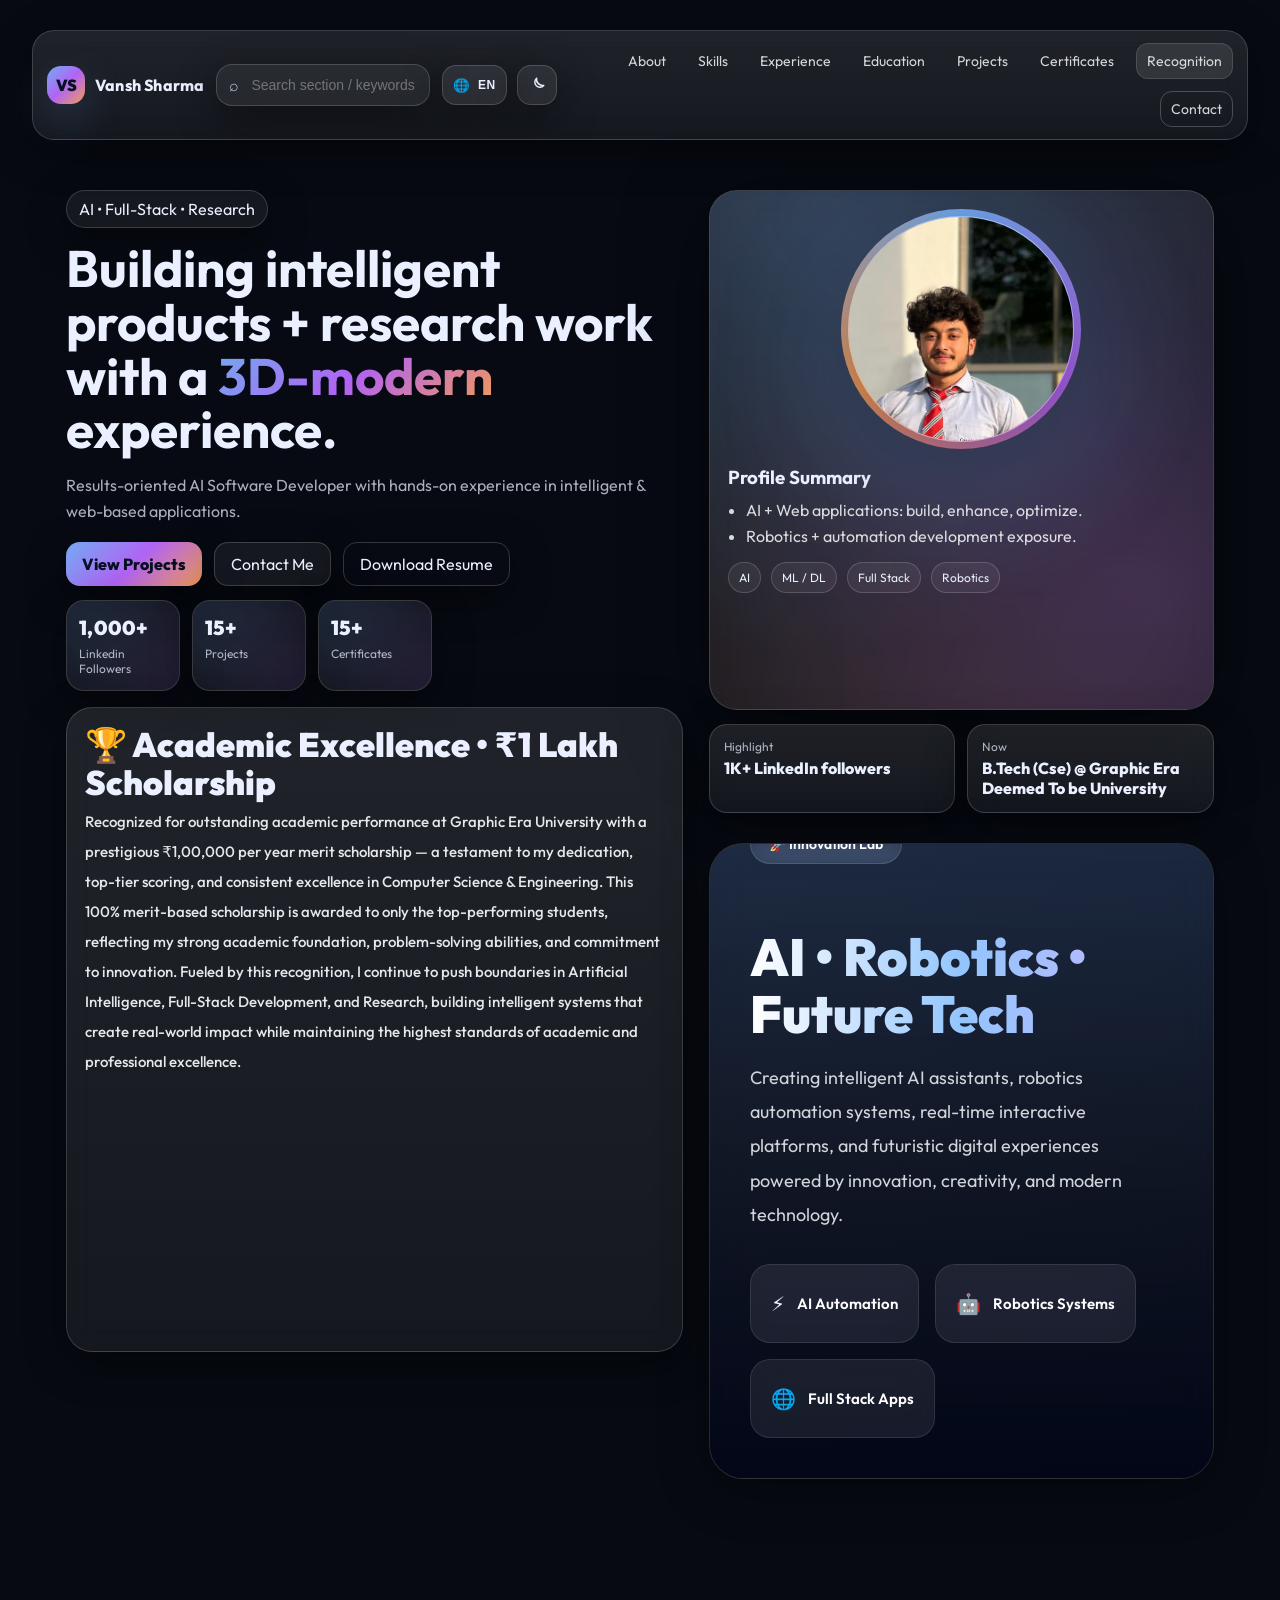
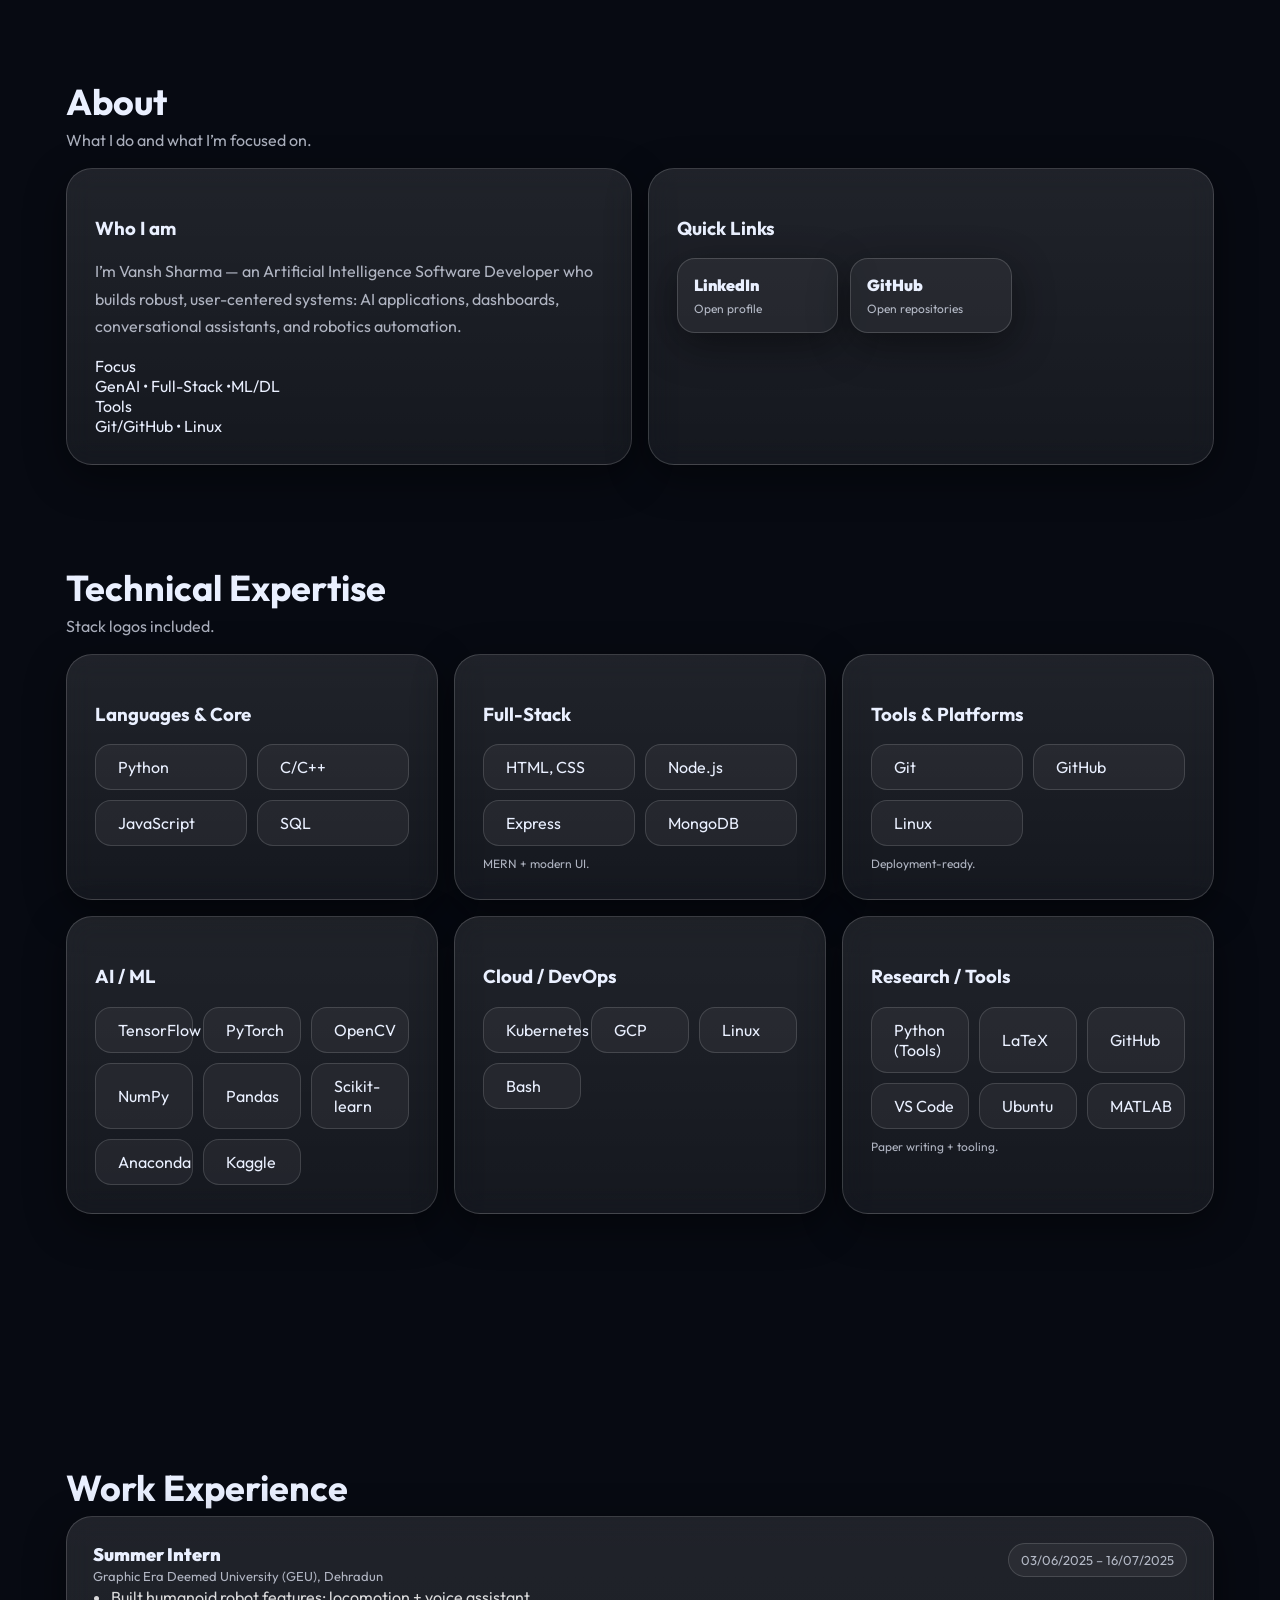
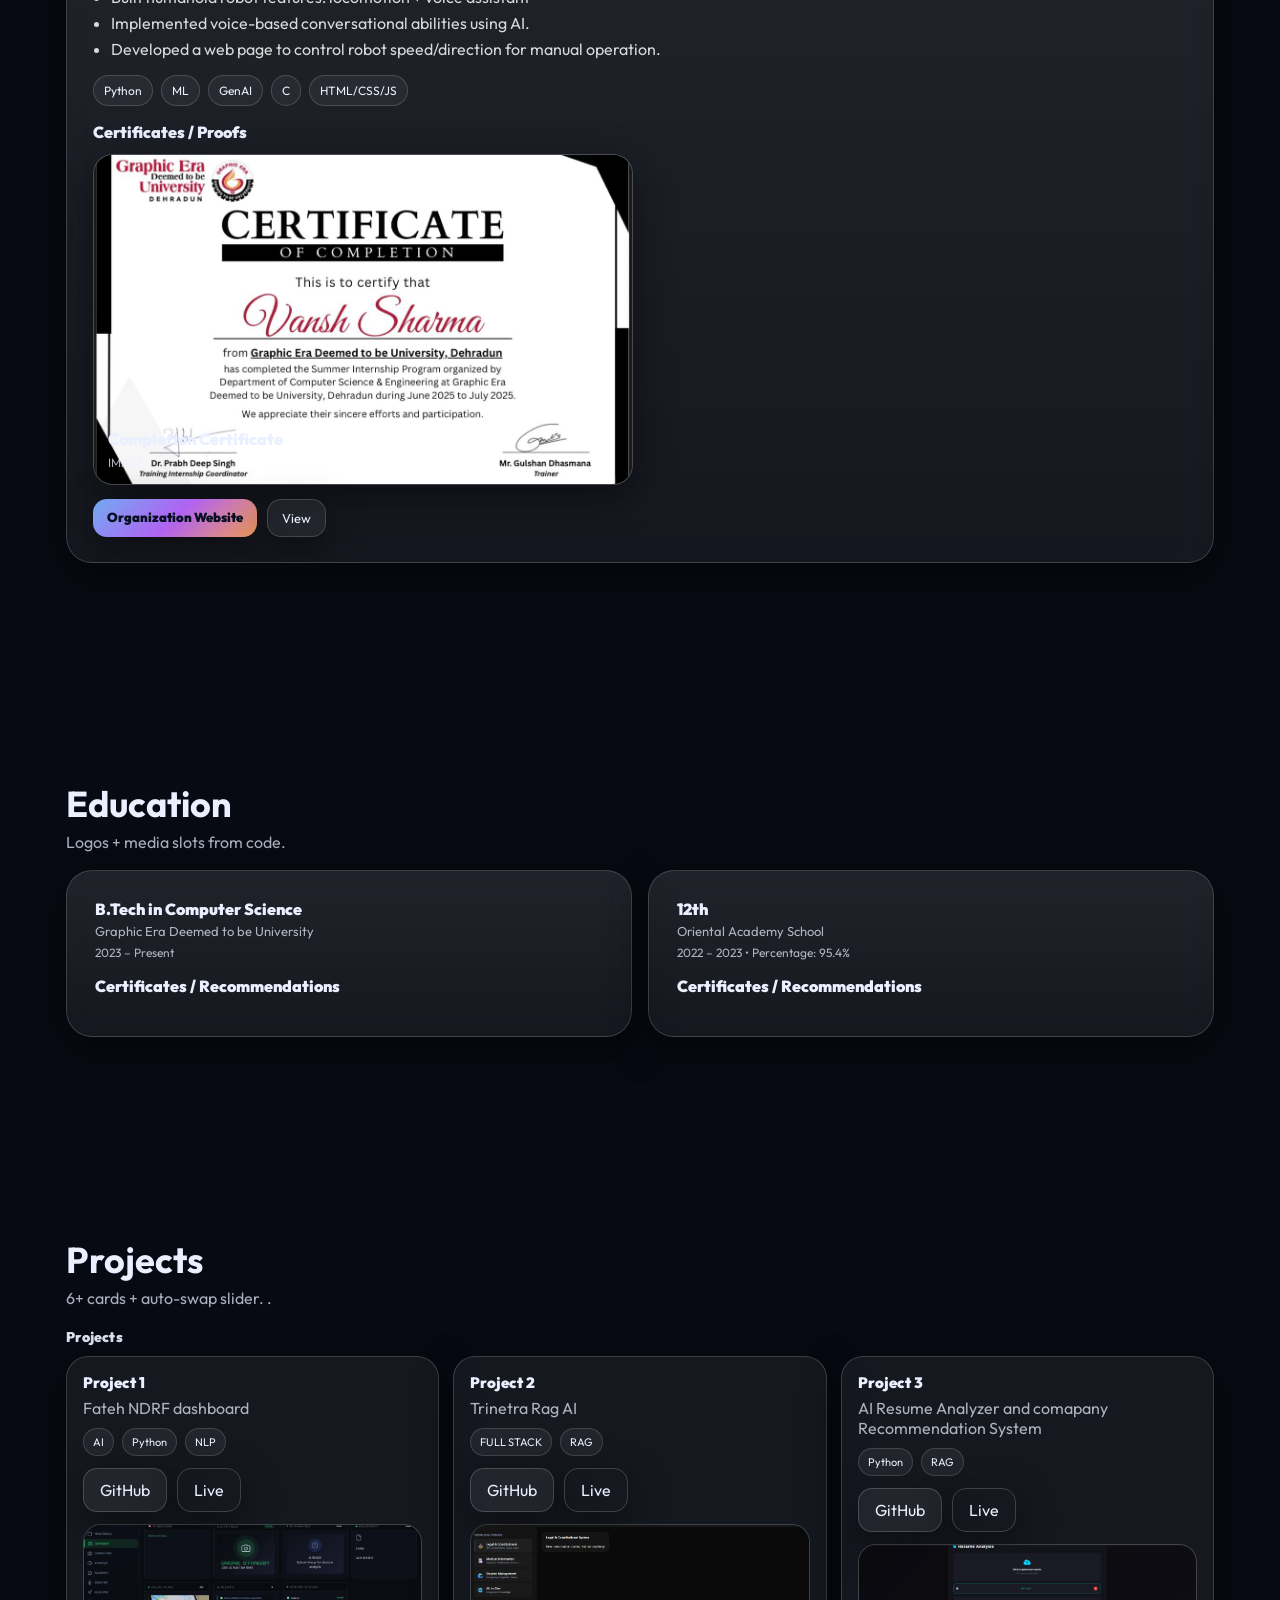
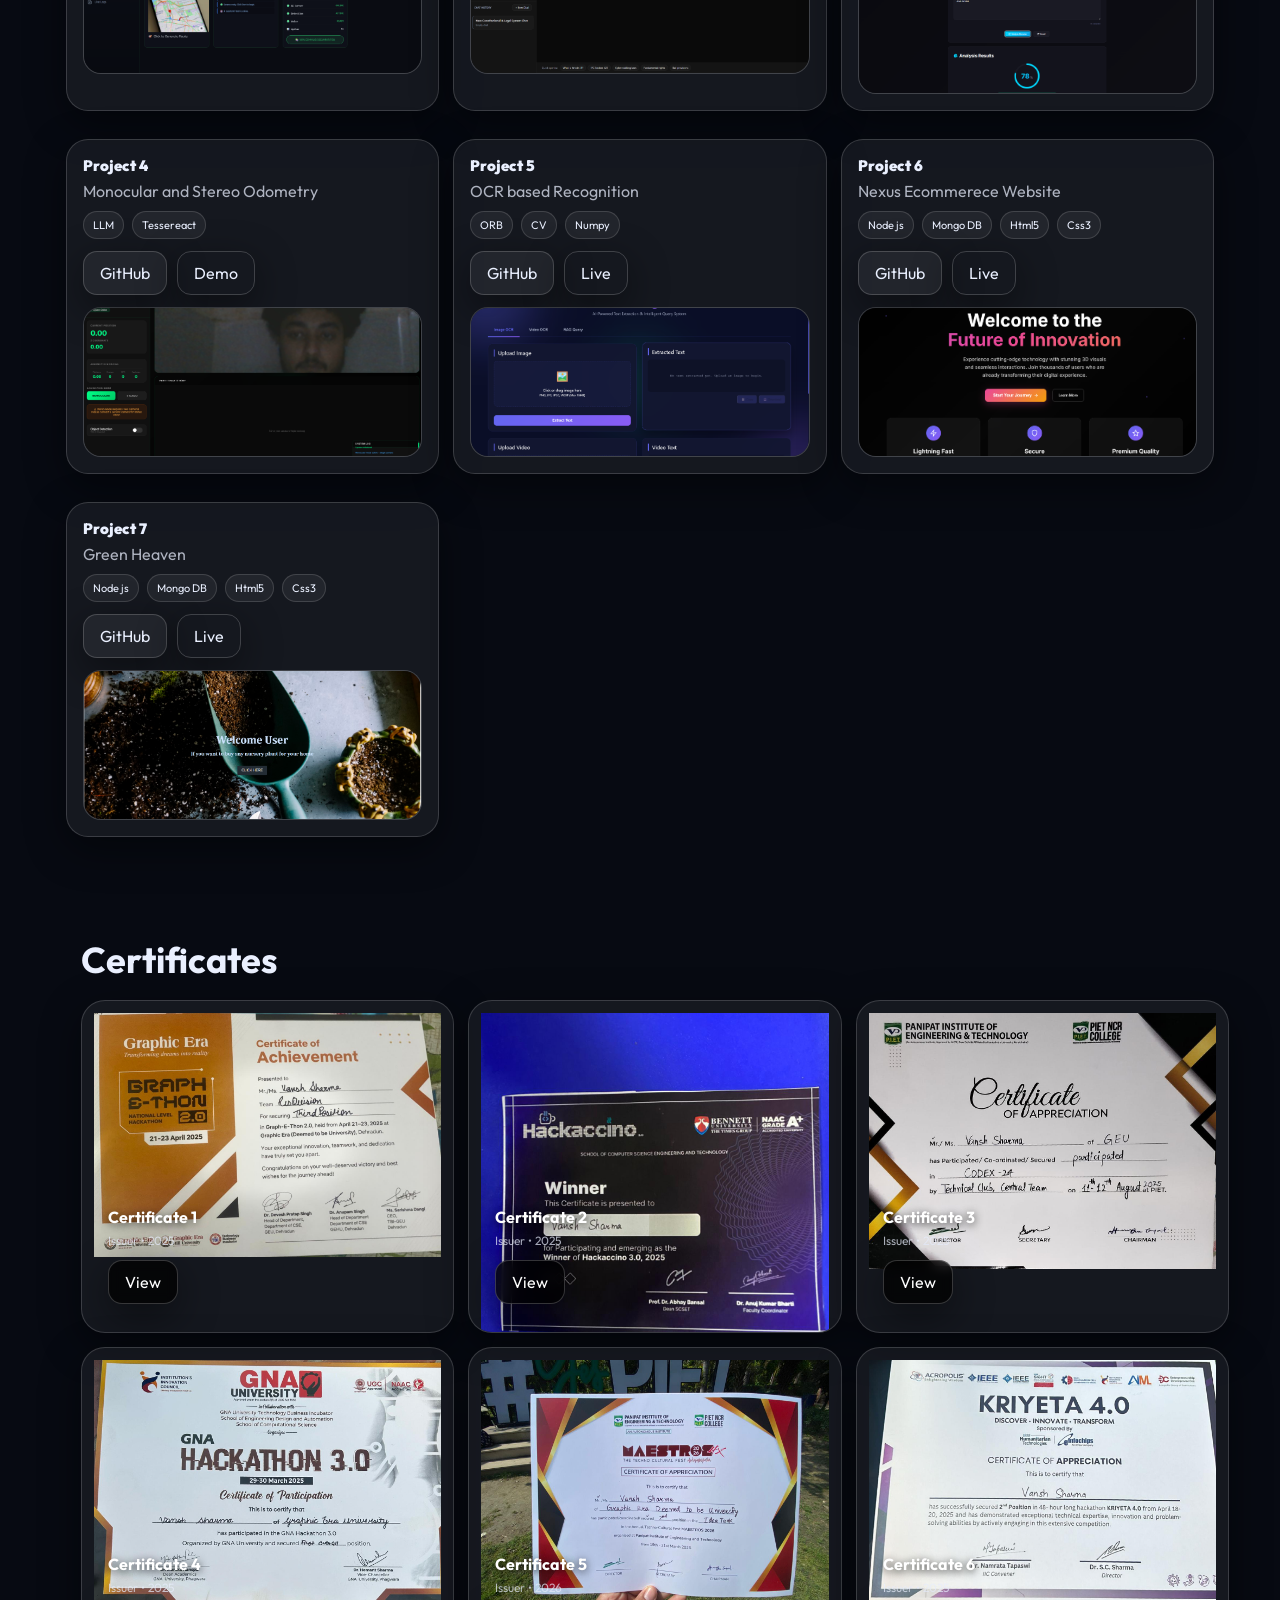
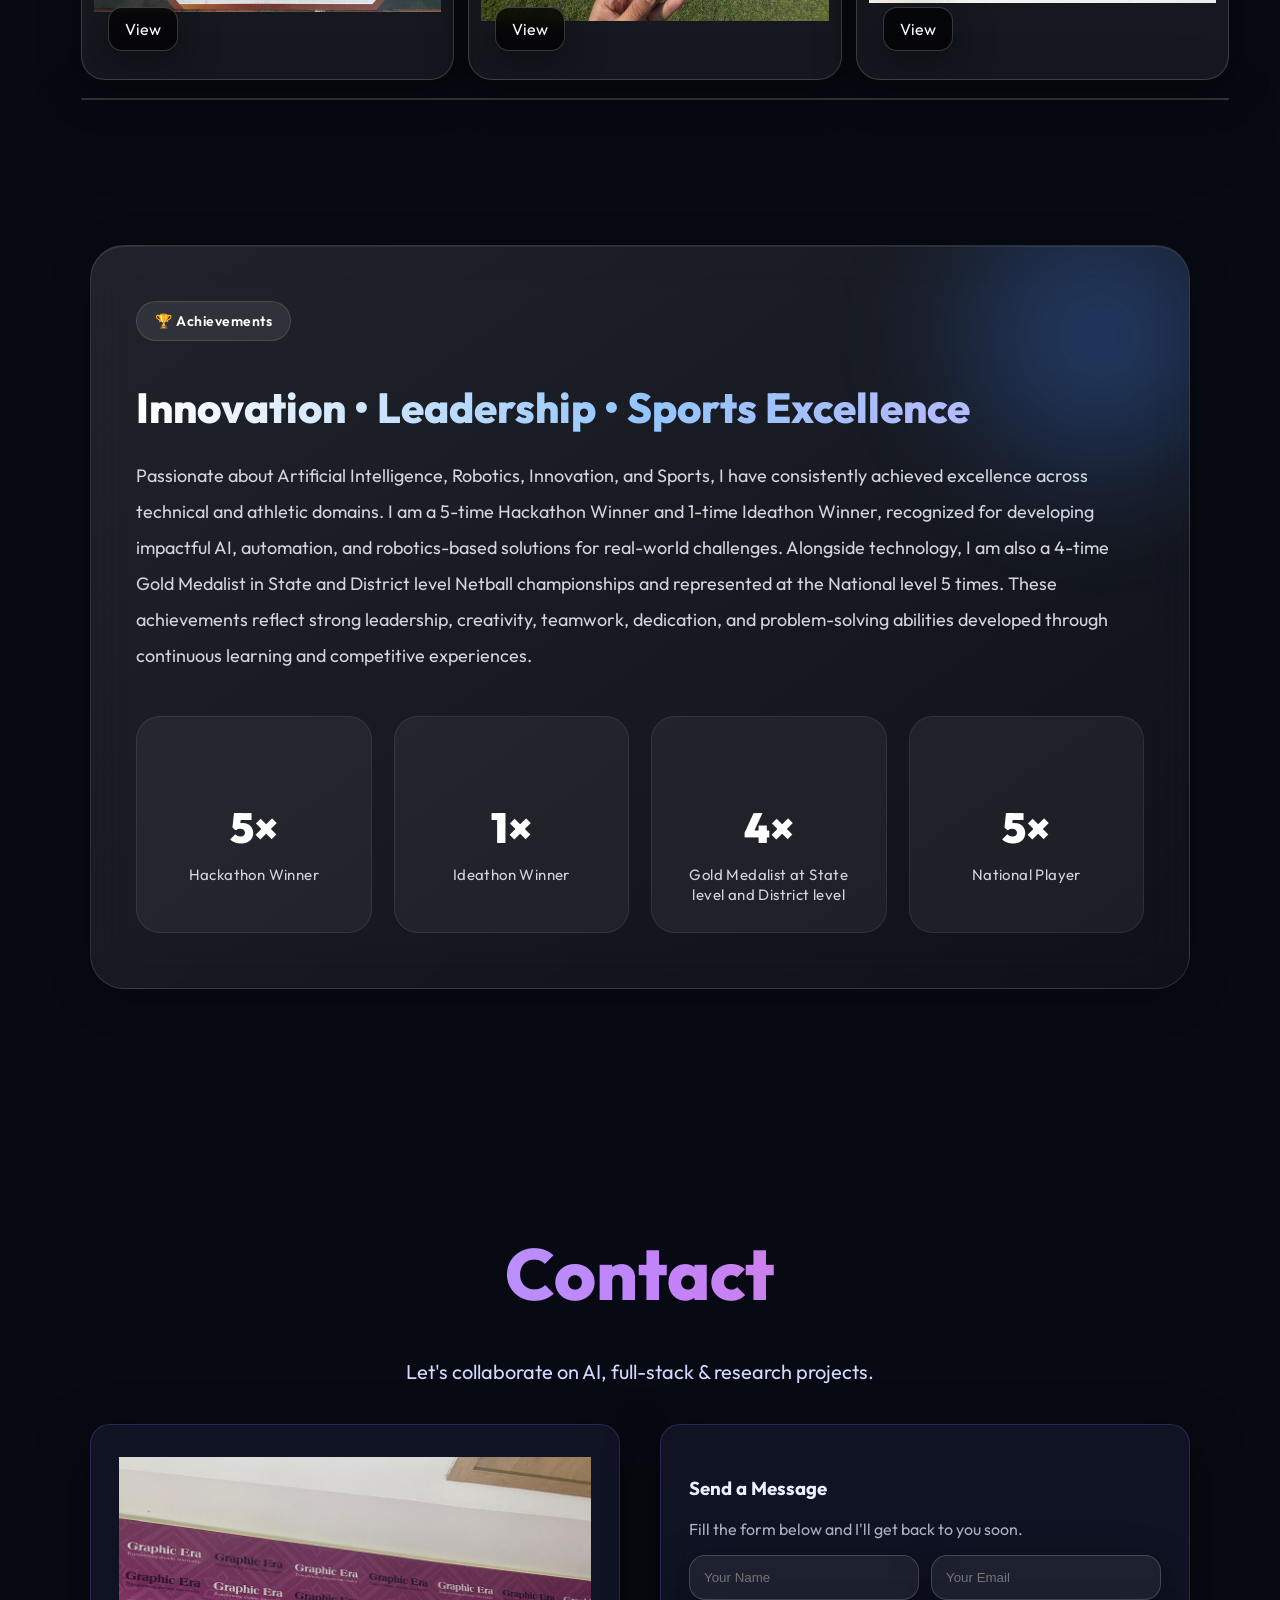
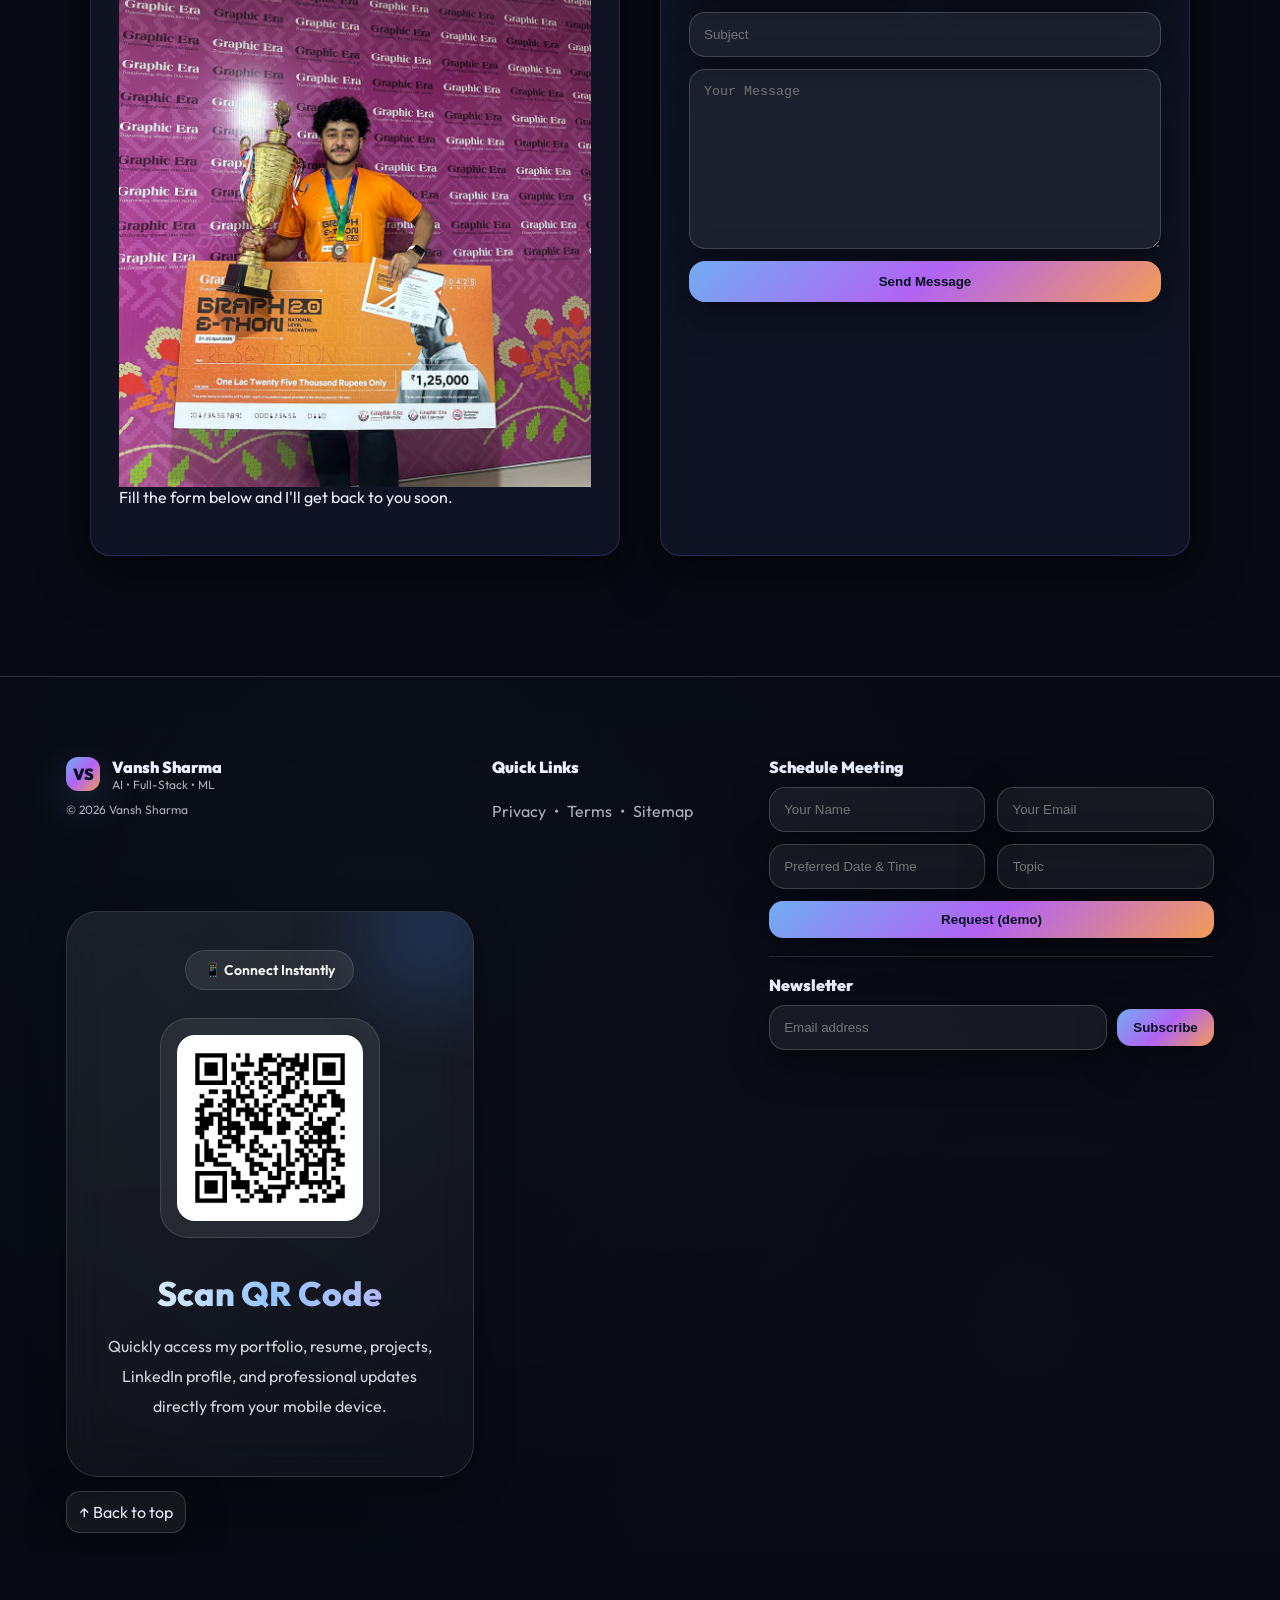
==== commit fac0022c: "Update index.html" ====
--- a/index.html
+++ b/index.html
@@ -1,672 +1,719 @@
 <!DOCTYPE html>
 <html lang="en">
 <head>
-  <meta charset="UTF-8">
-  <meta name="viewport" content="width=device-width, initial-scale=1.0, user-scalable=yes">
-  <title>Vansh LinkTree</title>
-  <!-- Google Fonts & Font Awesome 6 (free icons) -->
-  <link href="https://fonts.googleapis.com/css2?family=Inter:opsz,wght@14..32,300;14..32,400;14..32,600;14..32,700;14..32,800&display=swap" rel="stylesheet">
-  <link rel="stylesheet" href="https://cdnjs.cloudflare.com/ajax/libs/font-awesome/6.0.0-beta3/css/all.min.css">
-  <style>
-    * {
-      margin: 0;
-      padding: 0;
-      box-sizing: border-box;
-      user-select: none; /* subtle, makes it sleek; links still clickable */
-    }
-
-    body {
-      min-height: 100vh;
-      background: radial-gradient(circle at 10% 20%, rgba(10, 12, 28, 1) 0%, rgba(2, 5, 15, 0.96) 100%);
-      font-family: 'Inter', sans-serif;
-      display: flex;
-      align-items: center;
-      justify-content: center;
-      padding: 2rem 1.5rem;
-      position: relative;
-      overflow-x: hidden;
-    }
-
-    /* animated particles / floating orbs */
-    .orb {
-      position: fixed;
-      border-radius: 50%;
-      filter: blur(70px);
-      opacity: 0.5;
-      z-index: 0;
-      animation: floatOrb 18s infinite alternate ease-in-out;
-      pointer-events: none;
-    }
-
-    .orb-1 {
-      width: 45vw;
-      height: 45vw;
-      background: radial-gradient(circle, #ff5f7e, #ff2e63);
-      top: -15vh;
-      right: -20vw;
-      animation-duration: 22s;
-    }
-
-    .orb-2 {
-      width: 55vw;
-      height: 55vw;
-      background: radial-gradient(circle, #4facfe, #00f2fe);
-      bottom: -20vh;
-      left: -25vw;
-      opacity: 0.4;
-      animation-duration: 28s;
-    }
-
-    .orb-3 {
-      width: 35vw;
-      height: 35vw;
-      background: radial-gradient(circle, #f093fb, #f5576c);
-      top: 40%;
-      right: 5%;
-      opacity: 0.3;
-      animation-duration: 25s;
-      animation-delay: -5s;
-    }
-
-    @keyframes floatOrb {
-      0% {
-        transform: translate(0, 0) scale(1);
-      }
-      100% {
-        transform: translate(5%, 8%) scale(1.12);
-      }
-    }
-
-    /* main glassmorphic card */
-    .link-card {
-      position: relative;
-      z-index: 10;
-      max-width: 560px;
-      width: 100%;
-      background: rgba(20, 25, 45, 0.55);
-      backdrop-filter: blur(16px);
-      border-radius: 3rem;
-      padding: 2rem 2rem 2.5rem;
-      box-shadow: 0 30px 50px rgba(0, 0, 0, 0.4), 0 0 0 1px rgba(255, 255, 255, 0.08);
-      transition: transform 0.3s ease, box-shadow 0.4s ease;
-      border: 1px solid rgba(255, 255, 255, 0.2);
-    }
-
-    .link-card:hover {
-      transform: translateY(-6px);
-      box-shadow: 0 40px 60px rgba(0, 0, 0, 0.5), 0 0 0 1px rgba(255, 255, 255, 0.2);
-    }
-
-    /* profile section */
-    .profile {
-      text-align: center;
-      margin-bottom: 2rem;
-    }
-
-    .avatar-wrapper {
-      position: relative;
-      display: inline-block;
-    }
-
-    .avatar {
-      width: 110px;
-      height: 110px;
-      border-radius: 50%;
-      object-fit: cover;
-      border: 3px solid rgba(255, 255, 255, 0.6);
-      box-shadow: 0 20px 30px -10px rgba(0, 0, 0, 0.4);
-      transition: all 0.4s cubic-bezier(0.2, 0.9, 0.4, 1.1);
-    }
-
-    .avatar:hover {
-      transform: scale(1.02);
-      border-color: #ffb347;
-      box-shadow: 0 0 0 4px rgba(255, 180, 71, 0.3);
-    }
-
-    .status-badge {
-      position: absolute;
-      bottom: 6px;
-      right: 6px;
-      background: #0f212e;
-      backdrop-filter: blur(4px);
-      padding: 5px 8px;
-      border-radius: 40px;
-      font-size: 0.7rem;
-      font-weight: 600;
-      color: #a6ffcb;
-      border: 1px solid rgba(166, 255, 203, 0.5);
-      font-family: monospace;
-      letter-spacing: 0.5px;
-    }
-
-    .name {
-      font-size: 1.9rem;
-      font-weight: 800;
-      background: linear-gradient(135deg, #FFFFFF, #D6E2FF);
-      -webkit-background-clip: text;
-      background-clip: text;
-      color: transparent;
-      margin-top: 1rem;
-      letter-spacing: -0.3px;
-    }
-
-    .bio {
-      color: #b9c8ff;
-      margin-top: 0.5rem;
-      font-weight: 500;
-      font-size: 0.98rem;
-      backdrop-filter: blur(2px);
-      background: rgba(255, 255, 255, 0.05);
-      display: inline-block;
-      padding: 0.2rem 1rem;
-      border-radius: 50px;
-    }
-
-    /* stats row mini */
-    .stats {
-      display: flex;
-      justify-content: center;
-      gap: 1.7rem;
-      margin: 1.5rem 0 0.5rem;
-    }
-
-    .stat-item {
-      text-align: center;
-      background: rgba(255,255,240,0.03);
-      padding: 0.4rem 0.8rem;
-      border-radius: 60px;
-      backdrop-filter: blur(4px);
-    }
-
-    .stat-number {
-      font-weight: 800;
-      font-size: 1.2rem;
-      color: white;
-    }
-    .stat-label {
-      font-size: 0.7rem;
-      color: #a3b9ff;
-      letter-spacing: 0.3px;
-    }
-
-    /* premium link buttons */
-    .links-container {
-      margin: 2rem 0 1.6rem;
-      display: flex;
-      flex-direction: column;
-      gap: 1rem;
-    }
-
-    .link-btn {
-      display: flex;
-      align-items: center;
-      justify-content: space-between;
-      background: rgba(15, 20, 35, 0.7);
-      backdrop-filter: blur(10px);
-      padding: 0.9rem 1.6rem;
-      border-radius: 2rem;
-      text-decoration: none;
-      color: #f0f3ff;
-      font-weight: 600;
-      transition: all 0.25s ease-out;
-      border: 1px solid rgba(255, 255, 255, 0.12);
-      cursor: pointer;
-      position: relative;
-      overflow: hidden;
-      z-index: 1;
-    }
-
-    .link-btn::before {
-      content: "";
-      position: absolute;
-      top: 0;
-      left: -100%;
-      width: 100%;
-      height: 100%;
-      background: linear-gradient(90deg, transparent, rgba(255,255,255,0.08), transparent);
-      transition: left 0.5s ease;
-      z-index: -1;
-    }
-
-    .link-btn:hover::before {
-      left: 100%;
-    }
-
-    .link-btn:hover {
-      transform: translateX(8px) scale(1.01);
-      background: rgba(30, 40, 65, 0.85);
-      border-color: rgba(255, 200, 100, 0.5);
-      box-shadow: 0 6px 14px rgba(0, 0, 0, 0.3);
-    }
-
-    .btn-left {
-      display: flex;
-      align-items: center;
-      gap: 1rem;
-    }
-
-    .btn-left i {
-      font-size: 1.6rem;
-      width: 28px;
-      text-align: center;
-      transition: transform 0.2s;
-    }
-
-    .link-btn:hover .btn-left i {
-      transform: scale(1.1);
-      color: #FFD966;
-    }
-
-    .btn-text {
-      font-size: 1.05rem;
-      font-weight: 600;
-      letter-spacing: -0.2px;
-    }
-
-    .btn-arrow {
-      background: rgba(255,255,245,0.1);
-      border-radius: 30px;
-      padding: 0.3rem 0.9rem;
-      font-size: 0.8rem;
-      font-weight: 400;
-      transition: all 0.2s;
-    }
-
-    .link-btn:hover .btn-arrow {
-      background: #ffb347;
-      color: #0c0f1c;
-      transform: translateX(3px);
-    }
-
-    /* social icons row */
-    .social-row {
-      display: flex;
-      justify-content: center;
-      gap: 1.3rem;
-      margin: 1.8rem 0 1.2rem;
-      flex-wrap: wrap;
-    }
-
-    .social-icon {
-      background: rgba(20, 28, 45, 0.7);
-      backdrop-filter: blur(8px);
-      width: 48px;
-      height: 48px;
-      display: flex;
-      align-items: center;
-      justify-content: center;
-      border-radius: 30px;
-      font-size: 1.6rem;
-      color: #eef5ff;
-      transition: all 0.25s ease;
-      border: 1px solid rgba(255,255,210,0.2);
-      text-decoration: none;
-    }
-
-    .social-icon:hover {
-      transform: translateY(-8px);
-      background: #ff914d;
-      color: #0a0e1c;
-      border-color: transparent;
-      box-shadow: 0 12px 20px -8px rgba(255, 145, 77, 0.4);
-    }
-
-    /* Footer watermark & animation */
-    .footer-note {
-      text-align: center;
-      font-size: 0.7rem;
-      color: #6e81b0;
-      margin-top: 1rem;
-      letter-spacing: 0.4px;
-      font-weight: 400;
-    }
-
-    .click-feedback {
-      position: fixed;
-      bottom: 25px;
-      left: 50%;
-      transform: translateX(-50%) scale(0.8);
-      background: rgba(0, 0, 0, 0.7);
-      backdrop-filter: blur(12px);
-      color: #ffecb3;
-      padding: 0.5rem 1.4rem;
-      border-radius: 40px;
-      font-size: 0.8rem;
-      font-weight: 500;
-      opacity: 0;
-      transition: opacity 0.2s, transform 0.2s;
-      pointer-events: none;
-      z-index: 200;
-      font-family: monospace;
-      border: 1px solid #ffb34750;
-    }
-
-    /* media tweaks */
-    @media (max-width: 480px) {
-      .link-card {
-        padding: 1.5rem 1.2rem 2rem;
-      }
-      .name {
-        font-size: 1.6rem;
-      }
-      .btn-text {
-        font-size: 0.9rem;
-      }
-      .btn-left i {
-        font-size: 1.3rem;
-      }
-      .avatar {
-        width: 90px;
-        height: 90px;
-      }
-    }
-
-    /* animated underline blink */
-    @keyframes softPulse {
-      0% { opacity: 0.6; text-shadow: 0 0 0px #ffb347; }
-      100% { opacity: 1; text-shadow: 0 0 4px #ffb347; }
-    }
-    .status-badge i {
-      font-size: 0.6rem;
-      margin-right: 4px;
-      animation: softPulse 1.2s infinite alternate;
-    }
-
-    /* loading entrance animation */
-    .link-card {
-      animation: cardGlide 0.7s cubic-bezier(0.2, 0.9, 0.4, 1.1);
-    }
-    @keyframes cardGlide {
-      from {
-        opacity: 0;
-        transform: translateY(40px) scale(0.96);
-      }
-      to {
-        opacity: 1;
-        transform: translateY(0) scale(1);
-      }
-    }
-  </style>
+  <meta charset="UTF-8" />
+  <meta name="viewport" content="width=device-width, initial-scale=1.0"/>
+  <title>Vansh Sharma | Portfolio</title>
+
+  <link rel="preconnect" href="https://fonts.googleapis.com">
+  <link rel="preconnect" href="https://fonts.gstatic.com" crossorigin>
+  <link href="https://fonts.googleapis.com/css2?family=Outfit:wght@300;400;500;600;700;800;900&display=swap" rel="stylesheet">
+
+  <!-- devicon for stack logos -->
+  <link rel="stylesheet" href="https://cdn.jsdelivr.net/gh/devicons/devicon@latest/devicon.min.css" />
+
+  <link rel="stylesheet" href="style.css"/>
 </head>
 <body>
 
-<!-- animated background orbs -->
-<div class="orb orb-1"></div>
-<div class="orb orb-2"></div>
-<div class="orb orb-3"></div>
-
-<!-- main card -->
-<div class="link-card">
-  <div class="profile">
-    <div class="avatar-wrapper">
-      <!-- premium avatar using generated placeholder via ui-avatars but we use random unsplash? to keep pure css we use svg placeholder but we make stylish initials avatar? To make pro, use elegant gradient avatar with emoji? Use Font Awesome? Prefer modern illustrated avatar with initials via canvas but easier: use an external placeholder? no external needed: DataURI? we use SVG inline for flawless look -->
-      <img class="avatar" src="https://ui-avatars.com/api/?background=FF8C5A&color=fff&rounded=true&size=120&bold=true&fontsize=0.70&name=Alex+M" alt="avatar">
-    </div>
-    <div class="name">Vansh Sharma</div>
-    <div class="bio"><i class="fas fa-meteor" style="margin-right: 6px;"></i> AI/ML Engineer</div>
-  </div>
-
-  <!-- micro stats animation (dynamic) -->
-  <div class="stats">
-    <div class="stat-item">
-      <div class="stat-number" id="followersCount">11.2K</div>
-      <div class="stat-label">Overall Followers</div>
-    </div>
-    <div class="stat-item">
-      <div class="stat-number" id="engagementCount">846</div>
-      <div class="stat-label">Engage</div>
-    </div>
-    <div class="stat-item">
-      <div class="stat-number" id="projectsCount">20+</div>
-      <div class="stat-label">Projects</div>
-    </div>
-  </div>
-
-  <!-- Premium links (animated) -->
-  <div class="links-container" id="linkList">
-    <!-- each link is interactive with hover effects, plus share feedback -->
-    <a href="#" class="link-btn" data-url="https://www.linkedin.com/in/vansh-sharma-b9b80b298/" data-label="YouTube Channel">
-      <div class="btn-left">
-       <i class="fab fa-linkedin-in"></i>
-        <span class="btn-text">LinkedIn</span>
-      </div>
-      <div class="btn-arrow"><i class="fas fa-arrow-right"></i> Link</div>
-    </a>
-    <a href="#" class="link-btn" data-url="https://www.instagram.com/vansh565_sharma?igsh=ZWM4bmZ2M2k2ejNr&utm_source=qr" data-label="Instagram">
-      <div class="btn-left">
-        <i class="fab fa-instagram"></i>
-        <span class="btn-text">Instagram</span>
-      </div>
-      <div class="btn-arrow"><i class="fas fa-camera"></i> Explore</div>
-    </a>
-    <a href="#" class="link-btn" data-url="https://x.com/sharmavansh969?s=21" data-label="Twitter/X">
-      <div class="btn-left">
-        <i class="fab fa-twitter"></i>
-        <span class="btn-text">Twitter / X</span>
-      </div>
-      <div class="btn-arrow"><i class="fas fa-feather-alt"></i> Feed</div>
-    </a>
-    <a href="#" class="link-btn" data-url="https://github.com/vansh565" data-label="GitHub">
-      <div class="btn-left">
-        <i class="fab fa-github"></i>
-        <span class="btn-text">GitHub</span>
-      </div>
-      <div class="btn-arrow"><i class="fas fa-code"></i> Repos</div>
-    </a>
-    <a href="#" class="link-btn" data-url="https://portfolio-new-pi-mocha-67.vercel.app/" data-label="Portfolio">
-      <div class="btn-left">
-        <i class="fas fa-globe"></i>
-        <span class="btn-text">Portfolio</span>
-      </div>
-      <div class="btn-arrow"><i class="fas fa-palette"></i> Showcase</div>
-    </a>
-  </div>
-
-  <!-- Additional social floating -->
-  <div class="social-row">
+  <!-- =====================
+       LOADER (2.5s)
+       Customize: CSS variables + #loaderLogo/#loaderText
+       ===================== -->
+  <div id="pageLoader" class="pageLoader" role="status" aria-label="Loading">
+    <div class="loaderCard glass">
+      <!-- LOADER LOGO: replace text with your logo image anytime (see CSS comments) -->
+      <div class="loaderLogo" id="loaderLogo">VS</div>
+      <div class="loaderText" id="loaderText">Loading…</div>
+      <div class="loaderBar"><div class="loaderBarIn" id="loaderBarIn"></div></div>
+      <div class="loaderHint muted">Loading</div>
+    </div>
+  </div>
+
+
+  <!-- Background layers -->
+  <div class="bg">
+    <div class="bg-grid"></div>
+    <div class="bg-aurora"></div>
+    <div class="bg-stars" aria-hidden="true"></div>
+    <div class="bg-vignette"></div>
+  </div>
+
+  <!-- Top progress -->
+  <div class="topbar">
+    <div class="progress" id="progress"></div>
+  </div>
+
+  <!-- Navbar -->
+  <header class="navwrap">
+    <nav class="nav glass" id="navbar">
+      <a class="brand" href="#home" aria-label="Go to Home">
+        <span class="brandMark brandMarkImg">
+          <!-- NAV LOGO: Put your logo image path in script.js (PROFILE.navLogo). Control size in style.css (search: NAV LOGO) -->
+          <img id="navLogoImg" class="brandLogoImg" alt="Logo" />
+          <span class="brandLogoFallback" aria-hidden="true">VS</span>
+        </span>
+        <span class="brandText">Vansh Sharma</span>
+      </a>
+
+      <!-- Search -->
+      <div class="navSearch">
+        <div class="searchWrap">
+          <span class="searchIcon">⌕</span>
+          <input id="siteSearch" class="searchInput" type="text" placeholder="Search section / keywords..." autocomplete="off" />
+        </div>
+        <div class="searchDrop" id="searchDrop" aria-hidden="true"></div>
+      </div>
+
+      <div class="navRight">
+        <!-- LANGUAGE: dropdown + flags (translate via code in script.js; extend dictionary as you wish) -->
+        <div class="langSelect" id="langSelect">
+          <button class="iconBtn langBtn" id="langBtn" aria-haspopup="listbox" aria-expanded="false" aria-label="Select language">
+            <span class="langIcon" aria-hidden="true">🌐</span>
+            <span class="langCode" id="langCode">EN</span>
+          </button>
+          <div class="langMenu" id="langMenu" role="listbox" aria-label="Language list"></div>
+        </div>
+
+        <button class="iconBtn" id="themeToggle" aria-label="Toggle theme">
+          <span id="themeIcon" class="themeIcon" aria-hidden="true"></span>
+        </button>
+        <button class="navToggle" id="navToggle" aria-label="Toggle menu">☰</button>
+      </div>
+
+      <div class="navLinks" id="navLinks">
+        <a href="#about">About</a>
+        <a href="#skills">Skills</a>
+        <a href="#experience">Experience</a>
+        <a href="#education">Education</a>
+        <a href="#projects">Projects</a>
+        <a href="#certifications">certificate</a>
+
+        <!-- NEW -->
+       
+
+       
+
+       
+
+        <a href="#achievements" class="pill">Achievements</a>
+        <a href="#contact" class="pill outline">Contact</a>
+      </div>
+    </nav>
+  </header>
+
+  <!-- HERO -->
+  <section id="home" class="section hero hero-video-section">
+
+  <!-- HERO BACKGROUND VIDEO -->
+  <video class="hero-bg-video" autoplay muted loop playsinline>
+    <source src="https://raw.githubusercontent.com/bh-yogendra1/Yogendra-Bh_pm/main/hero%20section%20till%20about%20section.mp4" type="video/mp4">
+  </video>
+
+  <!-- DARK OVERLAY -->
+  <div class="hero-video-overlay"></div>
+
+    <div class="container heroGrid">
+
+      <div class="heroLeft">
+        <div class="kicker" data-i18n="hero_kicker">AI • Full-Stack • Research</div>
+
+       <h1 class="title">
+  <span data-i18n="hero_title_1">Building intelligent products + research work</span>
+  with a <span class="grad" data-i18n="hero_title_3">3D-modern</span>
+  <span data-i18n="hero_title_4">experience.</span>
+</h1>
+
+        <p class="subtitle" data-i18n="hero_subtitle">
+          Results-oriented AI Software Developer with hands-on experience in intelligent & web-based applications.
+          AI Specialist with strong Technical Skills
+        </p>
+
+        <div class="ctaRow">
+           <a class="btn primary" href="#projects" data-i18n="btn_view_projects">
+    View Projects
+  </a>
+           <a class="btn" href="#contact" data-i18n="btn_contact_me">
+    Contact Me
+  </a>
+<a class="btn ghost" href="assets/Vansh's CV.pdf" download>
+  Download Resume
+</a>
+</div>
+
+        <!-- 5 count-up cards -->
+        <div class="statsGrid" id="statsGrid"></div>
+
+        <!-- Hero highlight banner image (BIG) -->
+        <div class="heroBanner card glass tilt">
+          <div class="heroBannerIn">
+    <div class="hbTitle" data-i18n="hero_featured">
+      Featured Highlight
+    </div>
+            <div class="hbSub"data-i18n="hero_featured_sub">Building intelligent AI systems, robotics automation, real-time assistants, and premium modern web experiences with innovation-driven solutions.
+    </p></div>
+          </div>
+          <img id="heroBannerImg" class="heroBannerImg" alt="Hero banner" />
+        </div>
+      </div>
+
+      <div class="heroRight">
+        <div class="tilt card3d glass heroCard">
+          <div class="cardGlow"></div>
+
+          <div class="cardInner">
+            <!-- Bigger circle photo -->
+            <div class="avatarRing avatarRingHuge">
+              <div class="avatar avatarHuge">
+                <img id="profileImg" src="vanshsharma.jpeg" alt="Vansh Sharma" />
+                <!-- ONLINE DOT: green pulsing indicator (CSS: search "Online dot") -->
+                <span class="onlineDot" id="onlineDot" aria-hidden="true"></span>
+              </div>
+            </div>
+
+            <div class="heroCardInfo">
+  <h3 data-i18n="hero_profile_summary">Profile Summary</h3>
+  <ul class="bullets" id="profileBullets"></ul>
+</div>
+
+            <div class="heroBadges" id="heroBadges"></div>
+          </div>
+        </div>
+
+        <div class="floatingRow">
+          <div class="floatCard glass tilt-sm">
+  <div class="floatTitle" data-i18n="hero_highlight">Highlight</div>
+  <div class="floatValue" id="heroFloat1">1K+ LinkedIn followers</div>
+</div>
+          <div class="floatCard glass tilt-sm">
+  <div class="floatTitle" data-i18n="hero_now">Now</div>
+  <div class="floatValue" id="heroFloat2">Btech(Cse) @ Graphic Era University</div>
+</div>
+        </div>
+
+        <!-- RIGHT SIDE FEATURE HIGHLIGHT (same style as left banner)
+             Customize image in script.js: PROFILE.heroBannerImg2 -->
+      <div class="heroBanner card glass tilt heroBannerRight">
+
+  <div class="heroRightOverlay"></div>
+
+  <img id="heroBannerImg2" class="heroBannerImg" alt="Hero banner 2" />
+
+  <div class="heroRightContent">
+
+   <span class="rightBadge" data-i18n="right_badge">
+  🚀 Innovation Lab
+</span>
+
+<h2 class="rightTitle" data-i18n="right_title">
+  AI • Robotics • Future Tech
+</h2>
+
+<p class="rightSub" data-i18n="right_sub">
+  Creating intelligent AI assistants, robotics automation systems, real-time interactive platforms, and futuristic digital experiences powered by innovation, creativity, and modern technology.
+</p>
+
+<div class="rightFeatures">
+
+  <div class="rightFeature">
+    <span>⚡</span>
+    <p data-i18n="right_feature_1">AI Automation</p>
+  </div>
+
+  <div class="rightFeature">
+    <span>🤖</span>
+    <p data-i18n="right_feature_2">Robotics Systems</p>
+  </div>
+
+  <div class="rightFeature">
+    <span>🌐</span>
+    <p data-i18n="right_feature_3">Full Stack Apps</p>
+  </div>
+
+</div>
+
+    </div>
+  </section>
+
+  <!-- ABOUT -->
+  <section id="about" class="section themed about-video-section">
+
+  <!-- ABOUT BACKGROUND VIDEO -->
+  <video class="about-bg-video" autoplay muted loop playsinline>
+    <source src="https://raw.githubusercontent.com/bh-yogendra1/Yogendra-Bh_pm/main/about%20section.mp4" type="video/mp4">
+    Your browser does not support the video tag.
+  </video>
+<!-- DARK OVERLAY -->
+<div class="about-video-overlay"></div>
+
+<div class="container">
+  <div class="sectionHead">
+    <h2 data-i18n="sec_about">About</h2>
+    <p data-i18n="sec_about_sub">What I do and what I'm focused on.</p>
+  </div>
+
+  <div class="grid2">
+    <div class="card glass tilt cardXL">
+      <h3 data-i18n="about_who_iam">Who I am</h3>
+      <p class="p" id="aboutText"></p>
+
+      <div class="miniFacts">
+        <div class="miniFact">
+          <div class="mfLabel" data-i18n="about_focus_label">Focus</div>
+          <div class="mfValue" id="aboutFocus"></div>
+        </div>
+        <div class="miniFact">
+          <div class="mfLabel" data-i18n="about_tools_label">Tools</div>
+          <div class="mfValue" id="aboutTools"></div>
+        </div>
+      </div>
+    </div>
+
+    <div class="card glass tilt cardXL">
+      <h3 data-i18n="about_quick_links">Quick Links</h3>
+      <div class="linkGrid" id="linkGrid"></div>
+    </div>
+  </div>
+</div>
+  <!-- SKILLS -->
+<section id="skills" class="section themed alt skills-video-section">
+
+  <!-- SKILLS BACKGROUND VIDEO -->
+  <video class="skills-bg-video" autoplay muted loop playsinline>
+    <source src="https://raw.githubusercontent.com/bh-yogendra1/Yogendra-Bh_pm/main/technical%20experties.mp4" type="video/mp4">
+    Your browser does not support the video tag.
+  </video>
+
+  <!-- DARK OVERLAY -->
+  <div class="skills-video-overlay"></div>
+
+    <div class="container">
+      <div class="sectionHead">
+  <h2 data-i18n="sec_skills">Technical Expertise</h2>
+  <p data-i18n="sec_skills_sub">Stack logos included.</p>
+</div>
+
+      <div class="grid3">
+        <div class="card glass tilt cardXL">
+          <h3>Languages & Core</h3>
+          <div class="logoGrid" id="skillsLang"></div>
+         
+        </div>
+
+        <div class="card glass tilt cardXL">
+          <h3>Full-Stack</h3>
+          <div class="logoGrid" id="skillsStack"></div>
+          <div class="softNote">MERN + modern UI.</div>
+        </div>
+
+        <div class="card glass tilt cardXL">
+          <h3>Tools & Platforms</h3>
+          <div class="logoGrid" id="skillsTools"></div>
+          <div class="softNote">Deployment-ready.</div>
+        </div>
+      </div>
+          <!-- =====================
+           EXTRA SKILL CARDS (Scalable)
+           Add more cards by copying one block + new id.
+           CSS: search "SKILLS GRID"
+           ===================== -->
+      <div class="grid3 mt16">
+        <div class="card glass tilt cardXL">
+          <h3>AI / ML</h3>
+          <div class="logoGrid logoGridWide" id="skillsAI"></div>
+         
+        </div>
+
+        <div class="card glass tilt cardXL">
+          <h3>Cloud / DevOps</h3>
+          <div class="logoGrid logoGridWide" id="skillsCloud"></div>
+         
+        </div>
+
+        <div class="card glass tilt cardXL">
+          <h3>Research / Tools</h3>
+          <div class="logoGrid logoGridWide" id="skillsResearch"></div>
+          <div class="softNote">Paper writing + tooling.</div>
+        </div>
+      </div>
+    </div>
+  </section>
+
+
+  <!-- EXPERIENCE -->
+  <section id="experience" class="section themed">
+    <div class="container">
+     <div class="sectionHead">
+  <h2 data-i18n="sec_experience">Work Experience</h2>
+ 
+
+      <div class="timeline" id="expTimeline"></div>
+    </div>
+  </section>
+
+  <!-- EDUCATION -->
+<section id="education" class="section themed alt edu-video-section">
+
+  <!-- Background Video -->
+  <video class="edu-bg-video" autoplay muted loop playsinline>
+    <source src="https://raw.githubusercontent.com/bh-yogendra1/Yogendra-Bh-portfolio-website-/cc7f8a1dfc90e2ebffed9d9f8b9460c6ba9d060c/education-iit%20p.mp4" type="video/mp4">
+  </video>
+
+  <!-- Dark overlay -->
+  <div class="edu-video-overlay"></div>
+
+    <div class="container">
+      <div class="sectionHead">
+  <h2 data-i18n="sec_education">Education</h2>
+  <p data-i18n="sec_education_sub">Logos + media slots from code.</p>
+</div>
+
+      <div class="grid2" id="eduGrid"></div>
+    </div>
+  </section>
+
+  <!-- PROJECTS -->
+  <section id="projects" class="section themed">
+    <div class="container">
+      <div class="sectionHead">
+  <h2 data-i18n="sec_projects">Projects</h2>
+  <p data-i18n="sec_projects_sub">6+ cards + auto-swap slider. .</p>
+</div>
+
+      <!--  =====================
+           FIXED 9 PROJECT CARDS (3 categories × 3 cards)
+           Edit data in script.js: PROJECT_GRID_9
+           ===================== -->
+      <div class="projCats">
+        <div class="projCat">
+          <div class="projCatTitle">Projects</div>
+          <div class="projCatGrid" id="projCat1"></div>
+        </div>
+
+        <div class="projCat">
+          <div class="projCatTitle"></div>
+          <div class="projCatGrid" id="projCat2"></div>
+        </div>
+
+        <div class="projCat">
+          <div class="projCatTitle"></div>
+          <div class="projCatGrid" id="projCat3"></div>
+        </div>
+      </div>
+
+      
+
+      <!-- <div class="projectWrap">
+        <button class="sliderBtn" id="projPrev" aria-label="Previous project">‹</button>
+
+        <div class="projectSlider" id="projectSlider">
+          <div class="projectTrack" id="projectTrack"></div>
+        </div>
+
+        <button class="sliderBtn" id="projNext" aria-label="Next project">›</button>
+      </div>
+
+      <div class="sliderDots" id="projDots"></div>
+    </div>
+  </section>  -->
+
+ 
+   <section id="certifications" class="section themed alt">
+    <div class="container">
+     <div class="sectionHead">
+  <h2 data-i18n="sec_certificates">Certificates</h2>
+
+</div>
+      <div class="certGrid" id="certGrid"></div> 
+
+      <div class="certSliderWrap">
+        <div class="certHeaderRow">
+          <div>
+            <!-- <div class="certSliderTitle">More certificates</div>
+            <div class="muted">Auto-scroll • customize in script.js</div>
+          </div>
+          <div class="certBtns">
+            <button class="certBtn" id="certPrev" aria-label="Previous certificate">‹</button>
+            <button class="certBtn" id="certNext" aria-label="Next certificate">›</button>
+          </div>
+        </div>
+        <div class="certSlider" id="certSlider">
+          <div class="certTrack" id="certTrack"></div>
+        </div>
+        <div class="sliderDots" id="certDots"></div>
+      </div> -->
+    </div>
+  </section> 
+
+  <!-- =====================
+       RECOMMENDATIONS (NEW)
+       Images + LinkedIn text
+       ===================== -->
+  <!-- <section id="recommendations" class="section themed">
+    <div class="container">
+    <div class="sectionHead">
+  <h2 data-i18n="sec_recommendations">Recommendations</h2>
+  <p data-i18n="sec_recommendations_sub">External recommendation images + LinkedIn recommendations (add/edit in script.js).</p>
+</div>
+
+      <div class="recGrid" id="recGrid"></div>
+    </div>
+  </section>
+
+  MEDIA (NEW)
+  <section id="media" class="section themed alt">
+    <div class="container">
+     <div class="sectionHead">
+  <h2 data-i18n="sec_media">Media</h2>
+  <p data-i18n="sec_media_sub">Auto slider • hover zoom • title/subtitle + 5–7 lines (from code).</p>
+</div> 
+
+      <div class="mediaSliderWrap">
+        <button class="sliderBtn" id="mediaPrev" aria-label="Previous media">‹</button>
+
+        <div class="mediaSlider" id="mediaSlider">
+          <div class="mediaTrack" id="mediaTrack"></div>
+        </div>
+
+        <button class="sliderBtn" id="mediaNext" aria-label="Next media">›</button>
+      </div>
+
+      <div class="sliderDots" id="mediaDots"></div>
+    </div>
+  </section>
+
+  
+
+
+  <!- BLOGS (NEW) -->
+  <!-- <section id="blogs" class="section themed alt">
+    <div class="container">
+      <div class="sectionHead">
+  <h2 data-i18n="sec_blogs">Blogs</h2>
+  <p data-i18n="sec_blogs_sub">Local blogs + optional external RSS fetch (from code).</p>
+</div>
+
+      <div class="blogGrid" id="blogGrid"></div>
+    </div>
+  </section> -->
+
+ 
+
+
+<!-- ACHIEVEMENTS -->
+<div id="achievements" class="achievementPremiumBox">
+
+  <div class="achievementGlow"></div>
+
+  <div class="achievementTop">
+    <span class="achievementBadge" data-i18n="ach_badge">🏆 Achievements</span>
+  </div>
+
+  <h3 data-i18n="ach_title">
+    Innovation • Leadership • Sports Excellence
+  </h3>
+
+  <p data-i18n="ach_desc">
+    Passionate about Artificial Intelligence, Robotics, Innovation, and Sports, I have consistently achieved excellence across technical and athletic domains. I am a 5-time Hackathon Winner and 1-time Ideathon Winner, recognized for developing impactful AI, automation, and robotics-based solutions for real-world challenges. Alongside technology, I am also a 4-time Gold Medalist in State and District level Netball championships and represented at the National level 5 times. These achievements reflect strong leadership, creativity, teamwork, dedication, and problem-solving abilities developed through continuous learning and competitive experiences.
+  </p>
+
+  <div class="achievementHighlights">
+
+    <div class="highlightItem">
+      <h4>5×</h4>
+      <span data-i18n="ach_hackathon">Hackathon Winner</span>
+    </div>
+
+    <div class="highlightItem">
+      <h4>1×</h4>
+      <span data-i18n="ach_ideathon">Ideathon Winner</span>
+    </div>
+
+    <div class="highlightItem">
+      <h4>4×</h4>
+      <span data-i18n="ach_gold">Gold Medalist at State level and District level</span>
+    </div>
+
+    <div class="highlightItem">
+      <h4>5×</h4>
+      <span data-i18n="ach_national">National Player</span>
+    </div>
+
+  </div>
+
+</div>
+</div>
+  <section id="contact" class="section contact-section">
+
+  <!-- Video full background -->
+  <div class="contact-video-bg-container">
+    <video 
+      class="contact-bg-video" 
+      autoplay 
+      muted 
+      loop 
+      playsinline 
+      preload="auto">
+      <source src="https://raw.githubusercontent.com/bh-yogendra1/Yogendra-Bh_pm/main/contactfooter%20left%20side.mp4" type="video/mp4">
+      Your browser does not support the video tag.
+    </video>
+  </div>
+
+  <!-- Overlay -->
+  <div class="contact-video-overlay"></div>
+
+  <!-- Content on top -->
+ <div class="container">
+
+  <h2 data-i18n="sec_contact">Contact</h2>
+  <p class="lead-text" data-i18n="sec_contact_sub">Let's collaborate on AI, full-stack & research projects.</p>
+
+  <div class="contact-grid">
+
+    <!-- ===================== CONTACT SECTION (CLEANED) ===================== -->
+<!-- Only the functional Send Message card remains. The Quick Info card has been removed. -->
+
+<!-- Send Message card with Web3Forms API Integration -->
+<div class="card glass tilt contactFormCard cardXL">
+  
+   <img src="assets/v.jpeg" alt="Vansh Sharma" 
+  <p class="muted">Fill the form below and I'll get back to you soon.</p>
+        <!-- Your quick info content / JS filled -->
+      </div>
+
+      <div class="card glass tilt contactFormCard cardXL">
+    <h3 data-i18n="contact_send_message">Send a Message</h3>
+      <p class="muted" data-i18n="contact_form_hint">Fill the form below and I'll get back to you soon.</p>
+
+  <form action="https://api.web3forms.com/submit" method="POST" class="form">
+    <!-- Web3Forms Access Key -->
+    <input type="hidden" name="access_key" value="2c717eb9-02f1-4d75-ab60-a4227f6a1cc0">
     
-  
-  </div>
-
-  <div class="footer-note">
-    <i class="fas fa-crown" style="margin-right: 5px;"></i> premium ecosystem • tap any link
-  </div>
-</div>
-
-<!-- toast feedback -->
-<div id="toastMsg" class="click-feedback">✨ Link copied / opened ✨</div>
-
-<script>
-  (function() {
-    // PREMIUM ANIMATED TOUCH + dynamic stats counter animation
-    const toast = document.getElementById('toastMsg');
+    <!-- Optional: redirect after submission (leave empty to stay on page) -->
+    <input type="hidden" name="redirect" value="false">
     
-    // Function to show snackbar style feedback
-    function showMessage(text, isError = false) {
-      if (!toast) return;
-      toast.style.transition = "opacity 0.2s, transform 0.2s";
-      toast.innerText = text || (isError ? "⚠️ Could not open" : "✨ Link activated ✨");
-      toast.style.opacity = "1";
-      toast.style.transform = "translateX(-50%) scale(1)";
-      setTimeout(() => {
-        toast.style.opacity = "0";
-        toast.style.transform = "translateX(-50%) scale(0.85)";
-      }, 2000);
-    }
-
-    // simulate open link with custom logic: using window.open but respect user click => new tab (prevent default)
-    const allLinks = document.querySelectorAll('.link-btn');
-    const socialIcons = document.querySelectorAll('.social-icon');
-
-    function handleRedirect(event, url, platformName) {
-      event.preventDefault();
-      if (!url) {
-        showMessage("🔗 Link config missing", true);
-        return;
-      }
-      // Check if url has http/https, else prepend (safety)
-      let finalUrl = url;
-      if (!url.startsWith('http://') && !url.startsWith('https://')) {
-        finalUrl = 'https://' + url;
-      }
-      // open in new tab for better engagement
-      window.open(finalUrl, '_blank', 'noopener,noreferrer');
-      showMessage(`🚀 Opening ${platformName || 'link'}`, false);
-    }
-
-    // Assign click listeners for main link buttons
-    allLinks.forEach(link => {
-      link.addEventListener('click', (e) => {
-        e.preventDefault();
-        let targetUrl = link.getAttribute('data-url');
-        let label = link.getAttribute('data-label') || 'resource';
-        if (targetUrl) {
-          handleRedirect(e, targetUrl, label);
-        } else {
-          // fallback demo
-          showMessage("✨ demo link (simulated)", false);
-          console.log("premium demo link");
-        }
-      });
-    });
-
-    // Social icons mapping custom links (premium)
-    const socialMap = {
-      tiktok: "https://tiktok.com/@alexmorgan",
-      discord: "https://discord.gg/creativenerds",
-      spotify: "https://open.spotify.com/user/alexmorgan",
-      linkedin: "https://linkedin.com/in/alexmorgan"
-    };
-
-    socialIcons.forEach(icon => {
-      icon.addEventListener('click', (e) => {
-        e.preventDefault();
-        const socialKey = icon.getAttribute('data-social');
-        if (socialKey && socialMap[socialKey]) {
-          handleRedirect(e, socialMap[socialKey], socialKey.toUpperCase());
-        } else {
-          // default fallback link: profile
-          handleRedirect(e, "https://linktr.ee/example", "social");
-        }
-      });
-    });
-
-    // ANIMATED COUNTER: increment stats numbers on load (premium micro-interaction)
-    // followers from 9.2k -> 12.4k, engagement from 500 -> 846, projects from 10->14
-    const followersEl = document.getElementById('followersCount');
-    const engagementEl = document.getElementById('engagementCount');
-    const projectsEl = document.getElementById('projectsCount');
+    <!-- Spam protection (honeypot) -->
+    <input type="checkbox" name="botcheck" style="display: none;">
     
-    // parse starting numbers
-    function animateNumber(element, start, end, suffix = '', isFloat = false) {
-      if (!element) return;
-      let current = start;
-      const duration = 1500; // ms
-      const stepTime = 16;
-      const steps = duration / stepTime;
-      const increment = (end - start) / steps;
-      let step = 0;
-      const interval = setInterval(() => {
-        step++;
-        if (step >= steps) {
-          element.innerText = (isFloat ? end.toFixed(1) : Math.round(end)) + suffix;
-          clearInterval(interval);
-          return;
-        }
-        current += increment;
-        let displayVal = isFloat ? current.toFixed(1) : Math.floor(current);
-        element.innerText = displayVal + suffix;
-      }, stepTime);
-    }
-
-    // initial values update from current text content (numeric parse)
-    let initFollowers = 9.2; // we will override from existing text? text "12.4K" but for animate we start from 9.2K to 12.4
-    let initEngage = 512;
-    let initProjects = 8;
-
-    // Extract numeric values from displayed (pre-set initial numbers)
-    if (followersEl) {
-      let txt = followersEl.innerText; // "12.4K"
-      let numeric = parseFloat(txt);
-      if (isNaN(numeric)) numeric = 12.4;
-      initFollowers = 9.2;
-      animateNumber(followersEl, 9.2, numeric, 'K', true);
-    }
-    if (engagementEl) {
-      let txtEng = engagementEl.innerText; // "846"
-      let targetEng = parseInt(txtEng);
-      if (isNaN(targetEng)) targetEng = 846;
-      initEngage = 512;
-      animateNumber(engagementEl, 512, targetEng, '', false);
-    }
-    if (projectsEl) {
-      let txtProj = projectsEl.innerText; // "14+"
-      let targetProj = parseInt(txtProj);
-      if (isNaN(targetProj)) targetProj = 14;
-      initProjects = 7;
-      animateNumber(projectsEl, 7, targetProj, '+', false);
-    }
-
-    // additional ripple effect on click (premium feel)
-    const allClickables = document.querySelectorAll('.link-btn, .social-icon');
-    function createRipple(event, element) {
-      const rect = element.getBoundingClientRect();
-      const circle = document.createElement('span');
-      const diameter = Math.max(rect.width, rect.height);
-      const radius = diameter / 2;
-      const left = event.clientX - rect.left - radius;
-      const top = event.clientY - rect.top - radius;
-      circle.style.width = circle.style.height = `${diameter}px`;
-      circle.style.position = 'absolute';
-      circle.style.left = `${left}px`;
-      circle.style.top = `${top}px`;
-      circle.style.borderRadius = '50%';
-      circle.style.backgroundColor = 'rgba(255, 215, 130, 0.5)';
-      circle.style.pointerEvents = 'none';
-      circle.style.transform = 'scale(0)';
-      circle.style.transition = 'transform 0.45s ease-out, opacity 0.5s';
-      circle.style.zIndex = '999';
-      element.style.position = 'relative';
-      element.style.overflow = 'hidden';
-      element.appendChild(circle);
-      requestAnimationFrame(() => {
-        circle.style.transform = 'scale(4)';
-        circle.style.opacity = '0';
-      });
-      setTimeout(() => {
-        if (circle.parentNode) circle.remove();
-      }, 500);
-    }
-    
-    allClickables.forEach(btn => {
-      btn.addEventListener('click', (e) => {
-        createRipple(e, btn);
-      });
-    });
-
-    // hover micro parallax tilt? subtle shadow animation on card
-    const card = document.querySelector('.link-card');
-    if (card) {
-      card.addEventListener('mousemove', (e) => {
-        const rect = card.getBoundingClientRect();
-        const xAxis = (e.clientX - rect.left - rect.width/2) / 25;
-        const yAxis = (e.clientY - rect.top - rect.height/2) / 25;
-        card.style.transform = `perspective(1000px) rotateY(${xAxis}deg) rotateX(${-yAxis}deg) translateY(-4px)`;
-      });
-      card.addEventListener('mouseleave', () => {
-        card.style.transform = 'perspective(1000px) rotateY(0deg) rotateX(0deg) translateY(0px)';
-      });
-    }
-
-    // Preloader off initial interactions ready, set body visible
-    console.log('Premium animated LinkTree ready | nexus design');
-    
-    // show welcome interactive snack
-    setTimeout(() => {
-      showMessage("✨ Premium LinkTree ready • tap shine", false);
-    }, 800);
-  })();
-</script>
+    <div class="formRow2">
+     <input class="input" type="text" name="name" placeholder="Your Name" data-i18n-placeholder="form_name" required>
+          <input class="input" type="email" name="email" placeholder="Your Email" data-i18n-placeholder="form_email" required>
+        </div>
+   <input class="input" type="text" name="subject" placeholder="Subject" data-i18n-placeholder="form_subject" required>
+        <textarea class="input textarea" name="message" rows="7" placeholder="Your Message" data-i18n-placeholder="form_message" required></textarea>
+        
+        <button class="btn primary formBtn" type="submit" data-i18n="form_send">
+          <i class="fas fa-paper-plane" style="margin-right: 8px;"></i> Send Message
+        </button>
+        <div class="formHint" id="formStatus"></div>
+      </form>
+    </div>
+    </div>
+
+  </div>
+
+</section>
+
+  <!-- FOOTER -->
+<!-- FOOTER -->
+<footer class="footer">
+
+  <!-- GITHUB GLOBE BACKGROUND -->
+  <div class="ghGlobeBg ghGlobeBgFooter" aria-hidden="true">
+    <iframe 
+      class="ghGlobeFrame" 
+      src="https://janarosmonaliev.github.io/github-globe/" 
+      loading="lazy">
+    </iframe>
+    <div class="ghGlobeOverlay"></div>
+  </div>
+
+  <!-- FOOTER CONTENT -->
+  <div class="container footGrid">
+
+    <div class="footCol">
+      <div class="footBrand">
+        <span class="brandMark sm brandMarkImg">
+          <img id="footerLogoImg" class="brandLogoImg sm" alt="Logo" />
+          <span class="brandLogoFallback" aria-hidden="true">VS</span>
+        </span>
+        <div>
+      <div class="footName" data-i18n="foot_name">Vansh Sharma</div>
+<div class="footTag" data-i18n="foot_tag">AI • Full-Stack • ML</div>
+</div>
+</div>
+
+      <p class="footNote">© <span id="year"></span> Vansh Sharma
+
+      <div class="socialRow" id="socialRow"></div>
+
+      <div class="footQrWrap">
+
+ <div class="footQrWrap">
+
+  <div class="footQrCard glass">
+
+    <div class="footQrGlow"></div>
+
+    <div class="footQrTop">
+      <span class="footQrBadge" data-i18n="foot_qr_badge">📱 Connect Instantly</span>
+    </div>
+
+    <div class="footQr">
+      <img src="assets/link.png" alt="QR Code">
+    </div>
+
+    <h3 data-i18n="foot_qr_title">Scan QR Code</h3>
+
+    <p data-i18n="foot_qr_desc">
+  Quickly access my portfolio, resume, projects, LinkedIn profile, and professional updates directly from your mobile device.
+</p>
+
+  </div>
+
+</div>
+
+</div>
+      <a class="backTop" href="#home">↑ Back to top</a>
+    </div>
+
+    <div class="footCol">
+      <div class="footTitle" data-i18n="foot_quick">Quick Links</div>
+      <div class="footLinks" id="footerLinks"></div>
+
+      <div class="legalRow">
+       <a href="#" class="muted" data-i18n="foot_privacy">Privacy</a>
+        <span class="muted">•</span>
+       <a href="#" class="muted" data-i18n="foot_terms">Terms</a>
+
+        <span class="muted">•</span>
+         <a href="#" class="muted" data-i18n="foot_sitemap">Sitemap</a>
+      </div>
+    </div>
+
+    <div class="footCol">
+       <div class="footTitle" data-i18n="foot_schedule">Schedule Meeting</div>
+
+      <div class="meetGrid">
+        <input class="input" placeholder="Your Name" />
+        <input class="input" placeholder="Your Email" />
+        <input class="input" placeholder="Preferred Date & Time" />
+        <input class="input" placeholder="Topic" />
+        <button class="btn primary meetBtn" data-i18n="meet_request">Request</button>
+      </div>
+
+      <div class="footDivider"></div>
+
+      <div class="footTitle" data-i18n="foot_newsletter">Newsletter</div>
+      <div class="newsRow">
+    <input class="input newsInput" placeholder="Email address" data-i18n-placeholder="news_email" />
+    <button class="btn primary newsBtn" data-i18n="news_subscribe">Subscribe</button>
+  </div>
+
+  </div>
+</footer>
+
+
+  <script src="script.js"></script>
 </body>
 </html>
--- a/style.css
+++ b/style.css
@@ -0,0 +1,4128 @@
+:root{
+  --nav-h: 90px;
+  --bg0:#070A12;
+  --txt:#EAF0FF;
+  --muted:rgba(234,240,255,.72);
+
+  --glass:rgba(255,255,255,.08);
+  --stroke:rgba(255,255,255,.16);
+  --shadow: 0 12px 40px rgba(0,0,0,.45);
+  --shadow2: 0 18px 80px rgba(0,0,0,.5);
+
+  --r:18px;
+  --r2:26px;
+  --pad: clamp(16px, 2vw, 26px);
+  --grad: linear-gradient(135deg, rgba(120,180,255,.95), rgba(186,104,255,.95), rgba(255,163,92,.95));
+}
+
+/* Fix navbar overlap */
+html{
+  scroll-behavior: smooth;
+  scroll-padding-top: calc(var(--nav-h) + 18px);
+}
+section{
+  scroll-margin-top: calc(var(--nav-h) + 18px);
+}
+
+body.light{
+  --bg0:#F6F8FF;
+  --txt:#0B1022;
+  --muted:rgba(11,16,34,.70);
+  --glass:rgba(255,255,255,.70);
+  --stroke:rgba(0,0,0,.10);
+  --shadow: 0 12px 40px rgba(0,0,0,.12);
+  --shadow2: 0 18px 80px rgba(0,0,0,.14);
+}
+
+
+*{box-sizing:border-box}
+html,body{margin:0;padding:0;background:var(--bg0);color:var(--txt);font-family:"Outfit",system-ui,Segoe UI,Roboto,Arial}
+a{color:inherit;text-decoration:none}
+img{max-width:100%;display:block}
+.section{padding: 100px 0}
+.container{width:min(1220px, 92vw);margin:0 auto}
+.muted{color:var(--muted)}
+.p{color:var(--muted);line-height:1.7}
+
+/* Background */
+.bg{position:fixed;inset:0;z-index:-10;overflow:hidden}
+.bg-grid{
+  position:absolute;inset:-20%;
+  background:
+    radial-gradient(circle at 50% 50%, rgba(255,255,255,.08), transparent 55%),
+    linear-gradient(rgba(255,255,255,.06) 1px, transparent 1px),
+    linear-gradient(90deg, rgba(255,255,255,.06) 1px, transparent 1px);
+  background-size:auto, 64px 64px, 64px 64px;
+  transform: rotate(-7deg) scale(1.1);
+  opacity:.35;
+}
+.bg-aurora{
+  position:absolute;inset:-30%;
+  background:
+    radial-gradient(circle at 10% 30%, rgba(120,180,255,.28), transparent 45%),
+    radial-gradient(circle at 70% 35%, rgba(186,104,255,.24), transparent 45%),
+    radial-gradient(circle at 40% 75%, rgba(255,163,92,.18), transparent 50%),
+    radial-gradient(circle at 85% 85%, rgba(120,255,210,.16), transparent 50%);
+  filter: blur(18px);
+  animation: aurora 10s ease-in-out infinite alternate;
+}
+@keyframes aurora{
+  from{transform:translate3d(-1%, -1%, 0) scale(1)}
+  to{transform:translate3d(1.5%, 1.5%, 0) scale(1.05)}
+}
+.bg-stars{
+  position:absolute;inset:0;
+  background-image: radial-gradient(rgba(255,255,255,.35) 1px, transparent 1px);
+  background-size: 90px 90px;
+  opacity:.25;
+}
+.bg-vignette{
+  position:absolute;inset:0;
+  background: radial-gradient(circle at 50% 25%, transparent 0%, rgba(0,0,0,.20) 55%, rgba(0,0,0,.55) 100%);
+}
+body.light .bg-vignette{
+  background: radial-gradient(circle at 50% 25%, transparent 0%, rgba(0,0,0,.05) 55%, rgba(0,0,0,.12) 100%);
+}
+
+/* Progress */
+.topbar{position:fixed;left:0;top:0;right:0;height:4px;z-index:50}
+.progress{height:100%;width:0;background:var(--grad)}
+
+/* Navbar */
+.navwrap{position:sticky;top:10px;z-index:40}
+.nav{
+  width:min(1280px, 95vw);
+  margin: 10px auto 0;
+  padding: 12px 14px;
+  border-radius: 22px;
+  display:flex;align-items:center;justify-content:space-between;
+  gap: 12px;
+  border:1px solid var(--stroke);
+  box-shadow: var(--shadow);
+  background: linear-gradient(180deg, rgba(255,255,255,.10), rgba(255,255,255,.06));
+  backdrop-filter: blur(14px);
+}
+.brand{display:flex;gap:10px;align-items:center;flex: 0 0 auto}
+.brandMark{
+  width:38px;height:38px;border-radius:14px;
+  display:grid;place-items:center;
+  background:var(--grad);
+  color:#071022;font-weight:900;
+  box-shadow: 0 14px 40px rgba(120,180,255,.22);
+}
+.brandMark.sm{width:34px;height:34px;border-radius:12px}
+.brandText{font-weight:750;letter-spacing:.2px}
+
+.navSearch{flex: 1 1 auto; max-width: 420px}
+.searchWrap{
+  display:flex; align-items:center; gap:10px;
+  border:1px solid var(--stroke);
+  background: rgba(255,255,255,.06);
+  box-shadow: var(--shadow);
+  border-radius: 16px;
+  padding: 10px 12px;
+}
+.searchIcon{opacity:.8}
+.searchInput{
+  width:100%;
+  border:0;
+  outline:none;
+  background: transparent;
+  color: var(--txt);
+  font-size: 14px;
+}
+.searchDrop{
+  display:none;
+  margin-top: 10px;
+  border-radius: 16px;
+  border:1px solid var(--stroke);
+  background: rgba(0,0,0,.25);
+  backdrop-filter: blur(14px);
+  box-shadow: var(--shadow2);
+  overflow:hidden;
+}
+body.light .searchDrop{background: rgba(255,255,255,.75)}
+.searchItem{
+  padding: 12px 12px;
+  cursor:pointer;
+  border-bottom: 1px solid rgba(255,255,255,.10);
+}
+.searchItem:last-child{border-bottom:0}
+.searchItem:hover{background: rgba(255,255,255,.08)}
+.searchItem .siTitle{font-weight:900}
+.searchItem .siHint{color:var(--muted); font-size: 12px; margin-top: 4px}
+
+.navLinks{display:flex;gap:12px;align-items:center;flex-wrap:wrap;justify-content:flex-end}
+.navLinks a{
+  font-size:14px;
+  padding:8px 10px;border-radius:12px;
+  transition: transform .15s ease, background .15s ease, color .15s ease;
+  color:rgba(255,255,255,.82);
+}
+body.light .navLinks a{color:rgba(11,16,34,.82)}
+.navLinks a:hover{background:rgba(255,255,255,.10);transform: translateY(-1px);color:var(--txt)}
+.pill{background:rgba(255,255,255,.10);border:1px solid rgba(255,255,255,.12)}
+.pill.outline{background:transparent;border:1px solid rgba(255,255,255,.22)}
+
+.navToggle{display:none;background:transparent;border:0;color:var(--txt);font-size:20px}
+.navRight{display:flex;gap:10px;align-items:center}
+.iconBtn{
+  width:40px;height:40px;border-radius:14px;
+  border:1px solid var(--stroke);
+  background:rgba(255,255,255,.08);
+  color:var(--txt);
+  cursor:pointer;
+  box-shadow: var(--shadow);
+}
+
+/* Shared cards */
+.glass{background: linear-gradient(180deg, rgba(255,255,255,.10), rgba(255,255,255,.06)); backdrop-filter: blur(14px)}
+.card{border:1px solid var(--stroke);border-radius: var(--r2); padding: var(--pad); box-shadow: var(--shadow); position:relative; overflow:hidden}
+.cardXL{padding: clamp(18px, 2.2vw, 28px)}
+.card3d{border:1px solid rgba(255,255,255,.18);border-radius: 28px; padding: 18px; box-shadow: var(--shadow2); position:relative; overflow:hidden}
+.cardGlow{
+  position:absolute;inset:-40%;
+  background: radial-gradient(circle at 35% 25%, rgba(120,180,255,.26), transparent 48%),
+              radial-gradient(circle at 70% 65%, rgba(186,104,255,.22), transparent 52%),
+              radial-gradient(circle at 50% 90%, rgba(255,163,92,.14), transparent 55%);
+  filter: blur(18px);
+  opacity:.9;
+}
+.cardInner{position:relative;z-index:2}
+
+/* Tilt */
+.tilt, .tilt-sm, .tilt.card3d{transform-style:preserve-3d}
+.tilt-sm{border:1px solid var(--stroke);border-radius: var(--r);padding: 12px;box-shadow: var(--shadow);}
+
+/* Hero */
+.hero{padding-top: 60px}
+.heroGrid{display:grid;grid-template-columns: 1.1fr .9fr;gap:26px;align-items:start}
+.kicker{
+  display:inline-flex;gap:10px;align-items:center;
+  padding:8px 12px;border-radius:999px;
+  border:1px solid rgba(255,255,255,.16);
+  background:rgba(255,255,255,.06);
+  box-shadow: var(--shadow);
+}
+.title{font-size: clamp(32px, 4vw, 54px); line-height:1.05;margin:14px 0 8px}
+.grad{background:var(--grad);-webkit-background-clip:text;background-clip:text;color:transparent}
+.subtitle{color:var(--muted);font-size:16px;line-height:1.6;max-width:60ch}
+.ctaRow{display:flex;gap:12px;flex-wrap:wrap;margin:18px 0 14px}
+.btn{
+  padding: 11px 16px;
+  border-radius: 14px;
+  border:1px solid rgba(255,255,255,.18);
+  background: rgba(255,255,255,.06);
+  color:var(--txt);
+  box-shadow: var(--shadow);
+  display:inline-flex;align-items:center;justify-content:center;
+  transition: transform .16s ease, background .16s ease;
+}
+.btn:hover{transform: translateY(-2px);background:rgba(255,255,255,.10)}
+.btn.primary{border:0;background:var(--grad);color:#071022;font-weight:800}
+.btn.ghost{background:transparent}
+
+/* Stats counters */
+.statsGrid{
+  display:grid;
+  grid-template-columns: repeat(5, minmax(0, 1fr));
+  gap:12px;
+  margin-top: 8px;
+}
+.statCard{
+  border:1px solid rgba(255,255,255,.16);
+  background: rgba(255,255,255,.05);
+  border-radius: 18px;
+  padding: 14px 12px;
+  box-shadow: var(--shadow);
+  position:relative;
+  overflow:hidden;
+  min-height: 76px;
+}
+.statCard:after{
+  content:"";
+  position:absolute;inset:-40%;
+  background: radial-gradient(circle at 30% 25%, rgba(120,180,255,.18), transparent 55%),
+              radial-gradient(circle at 80% 70%, rgba(186,104,255,.14), transparent 60%);
+  filter: blur(18px);
+  opacity:.8;
+}
+.statIn{position:relative;z-index:1}
+.statValue{font-weight:950;font-size:20px;letter-spacing:.2px}
+.statLabel{color:var(--muted);font-size:12px;margin-top:6px}
+
+/* NEW Hero banner */
+.heroBanner{margin-top: 16px; padding: 0; overflow:hidden}
+.heroBannerIn{
+  padding: 18px 18px 0;
+  display:flex;
+  flex-direction:column;
+  gap:6px;
+}
+.hbTitle{font-weight:950}
+.hbSub{color:var(--muted); font-size:12px}
+.heroBannerImg{
+  width:100%;
+  height: 260px;
+  object-fit: cover;
+  border-top:1px solid rgba(255,255,255,.12);
+  margin-top: 14px;
+  opacity: 0;
+  transform: scale(1.02);
+  transition: opacity .2s ease;
+}
+.heroBannerImg.ready{opacity: 1}
+
+/* Hero card right */
+.heroCard{min-height: 520px}
+.avatarRing{
+  width:96px;height:96px;border-radius:999px;
+  padding:5px;
+  background: conic-gradient(from 0deg, rgba(120,180,255,.9), rgba(186,104,255,.9), rgba(255,163,92,.9), rgba(120,180,255,.9));
+  box-shadow: 0 18px 65px rgba(120,180,255,.18);
+  margin: 0 auto 16px;
+}
+.avatar{
+  width:100%;height:100%;
+  border-radius:999px;
+  background: radial-gradient(circle at 30% 20%, rgba(255,255,255,.14), rgba(255,255,255,.04));
+  border:1px solid rgba(255,255,255,.18);
+  display:grid;place-items:center;
+  overflow:hidden;
+}
+.avatar img{
+  width:100%;
+  height:100%;
+  object-fit: cover;
+  object-position: center top;
+  transform: scale(1.08);
+}
+
+/* BIGGER as you asked */
+.avatarRingHuge{
+  width: 240px;
+  height: 240px;
+  padding: 7px;
+  box-shadow: 0 34px 130px rgba(120,180,255,.28);
+}
+.avatarHuge{
+  border: 1px solid rgba(255,255,255,.24);
+  box-shadow:
+    inset 0 0 0 1px rgba(255,255,255,.10),
+    0 22px 80px rgba(0,0,0,.35);
+}
+
+.heroCardInfo h3{margin: 6px 0 8px}
+.bullets{margin:0;padding-left:18px;color:rgba(255,255,255,.83);line-height:1.65}
+body.light .bullets{color:rgba(11,16,34,.78)}
+.heroBadges{display:flex;gap:10px;flex-wrap:wrap;margin-top:12px}
+.badge{
+  font-size:12px; padding:7px 10px;border-radius:999px;
+  border:1px solid rgba(255,255,255,.16);
+  background:rgba(255,255,255,.06);
+}
+
+.floatingRow{display:grid;grid-template-columns:1fr 1fr;gap:12px;margin-top:12px}
+.floatCard{border:1px solid var(--stroke);border-radius: 18px; padding:14px; box-shadow: var(--shadow)}
+.floatTitle{font-size:12px;color:var(--muted)}
+.floatValue{font-weight:800;margin-top:4px}
+
+/* Headings */
+.sectionHead{margin-bottom:18px}
+.sectionHead h2{margin:0 0 6px;font-size: clamp(24px, 3vw, 36px)}
+.sectionHead p{margin:0;color:var(--muted)}
+.sectionHead.fancy{
+  padding: 22px 22px 8px;
+  border-radius: 28px;
+  background:
+    radial-gradient(circle at 20% 20%, rgba(120,180,255,.18), transparent 55%),
+    radial-gradient(circle at 80% 10%, rgba(186,104,255,.16), transparent 55%),
+    radial-gradient(circle at 50% 90%, rgba(255,163,92,.12), transparent 55%);
+  border:1px solid rgba(255,255,255,.16);
+  box-shadow: var(--shadow2);
+  position:relative;
+  overflow:hidden;
+}
+.sectionHead.fancy:after{
+  content:"";
+  position:absolute;inset:-40%;
+  background: conic-gradient(from 120deg, rgba(120,180,255,.0), rgba(120,180,255,.18), rgba(186,104,255,.14), rgba(255,163,92,.12), rgba(120,180,255,.0));
+  filter: blur(22px);
+  animation: glowSpin 10s linear infinite;
+  opacity:.75;
+}
+@keyframes glowSpin{from{transform: rotate(0deg)}to{transform: rotate(360deg)}}
+
+/* Layout */
+.grid2{display:grid;grid-template-columns:1fr 1fr;gap:16px}
+.grid3{display:grid;grid-template-columns:1fr 1fr 1fr;gap:16px}
+.linkGrid{display:grid;grid-template-columns: repeat(3, minmax(0,1fr));gap:12px;margin-top:12px}
+.linkCard{
+  border:1px solid rgba(255,255,255,.16);
+  background:rgba(255,255,255,.05);
+  border-radius:18px;
+  padding:16px;
+  box-shadow: var(--shadow);
+  transition: transform .16s ease;
+}
+.linkCard:hover{transform: translateY(-2px)}
+.lcTitle{font-weight:900}
+.lcHint{color:var(--muted);font-size:12px;margin-top:6px}
+
+/* Skills */
+.logoGrid{display:grid;grid-template-columns: repeat(2, minmax(0,1fr));gap: 10px;margin-top:10px}
+.logoItem{
+  display:flex;gap:10px;align-items:center;
+  padding:12px;border-radius: 16px;
+  border:1px solid rgba(255,255,255,.14);
+  background:rgba(255,255,255,.05);
+  transition: transform .14s ease, background .14s ease;
+}
+.logoItem:hover{transform: translateY(-2px);background:rgba(255,255,255,.10)}
+.logoItem i{font-size:24px}
+.softNote{margin-top:10px;font-size:12px;color:var(--muted)}
+
+/* Timeline */
+.timeline{display:flex;flex-direction:column;gap:18px}
+.tItem{padding: 0}
+.tIn{padding: var(--pad)}
+.tTop{display:flex;justify-content:space-between;gap:14px;align-items:flex-start;flex-wrap:wrap}
+.org{display:flex;gap:12px;align-items:center}
+.orgLogo{
+  width:56px;height:56px;border-radius: 16px;
+  border:1px solid rgba(255,255,255,.16);
+  background:rgba(255,255,255,.07);
+  object-fit:contain;padding:8px;
+}
+.tRole{font-weight:950;font-size:18px}
+.tOrg{color:var(--muted);font-size:13px;margin-top:2px}
+.tDate{color:var(--muted);font-size:13px;border:1px solid rgba(255,255,255,.14);padding:8px 12px;border-radius:999px;background:rgba(255,255,255,.05)}
+.tagRow{display:flex;gap:8px;flex-wrap:wrap;margin-top:12px}
+.tag{font-size:12px;padding:7px 10px;border-radius:999px;border:1px solid rgba(255,255,255,.16);background:rgba(255,255,255,.05)}
+.btnRow{display:flex;gap:10px;flex-wrap:wrap;margin-top:14px}
+
+/* Education */
+.eduTop{display:flex;gap:12px;align-items:center}
+.eduLogo{
+  width:62px;height:62px;border-radius: 18px;
+  border:1px solid rgba(255,255,255,.16);
+  background:rgba(255,255,255,.07);
+  object-fit:contain;padding:9px;
+}
+.eduDegree{font-weight:950;font-size: 16px}
+.eduInst{color:var(--muted);font-size:13px;margin-top:4px}
+.eduDate{color:var(--muted);font-size:12px;margin-top:6px}
+
+/* Media grid (2 big slots per card) */
+.mediaBlock{margin-top:16px}
+.mediaHead{display:flex;justify-content:space-between;gap:10px;align-items:flex-start;flex-wrap:wrap}
+.mediaTitle{font-weight:950}
+.mediaSub{color:var(--muted);font-size:12px}
+.mediaGrid{
+  margin-top:12px;
+  display:grid;
+  grid-template-columns: repeat(2, minmax(0, 1fr));
+  gap:14px;
+}
+.mediaCard{
+  border:1px solid var(--stroke);
+  border-radius: 20px;
+  overflow:hidden;
+  background: rgba(255,255,255,.06);
+  box-shadow: var(--shadow);
+  transition: transform .18s ease;
+}
+.mediaCard:hover{transform: translateY(-2px)}
+.mediaThumb{width:100%;height: 260px;background: rgba(255,255,255,.08);display:grid;place-items:center}
+.mediaThumb img{width:100%;height:100%;object-fit:cover}
+.mediaThumb .pdfBadge{
+  width:100%;height:100%;
+  display:grid;place-items:center;
+  font-weight:950;letter-spacing:.8px;
+  color:#071022;
+  background: var(--grad);
+}
+.mediaMeta{padding:14px}
+.mediaName{font-weight:900}
+.mediaType{color:var(--muted);font-size:12px;margin-top:6px}
+
+/* Project slider */
+.projectWrap{
+  display:grid;
+  grid-template-columns: 54px 1fr 54px;
+  gap:12px;
+  align-items:center;
+}
+.sliderBtn{
+  width:54px;height:54px;border-radius: 18px;
+  border:1px solid rgba(255,255,255,.16);
+  background: rgba(255,255,255,.06);
+  box-shadow: var(--shadow);
+  color:var(--txt);
+  font-size:28px;
+  cursor:pointer;
+  transition: transform .16s ease;
+}
+.sliderBtn:hover{transform: translateY(-2px)}
+.projectSlider{
+  overflow:hidden;
+  border-radius: 26px;
+  border:1px solid rgba(255,255,255,.14);
+  background: rgba(255,255,255,.04);
+  box-shadow: var(--shadow2);
+}
+.projectTrack{
+  display:flex;
+  gap:16px;
+  padding: 16px;
+  transform: translateX(0px);
+  transition: transform .55s ease;
+}
+.projectCard{
+  min-width: calc((100% - 32px) / 2);
+  border:1px solid rgba(255,255,255,.16);
+  background: rgba(255,255,255,.06);
+  border-radius: 24px;
+  padding: 18px;
+  box-shadow: var(--shadow2);
+  position:relative;
+  overflow:hidden;
+}
+.projectCard:after{
+  content:"";
+  position:absolute;inset:-40%;
+  background: radial-gradient(circle at 25% 25%, rgba(120,180,255,.18), transparent 55%),
+              radial-gradient(circle at 80% 70%, rgba(186,104,255,.14), transparent 60%);
+  filter: blur(20px);
+  opacity:.7;
+}
+.projectIn{position:relative;z-index:1}
+.pTitle{font-weight:950; font-size: 16px}
+.pMeta{color:var(--muted);font-size:12px;margin-top:8px}
+.pDesc{
+  color:var(--muted);
+  margin-top:12px;
+  line-height:1.7;
+  display:-webkit-box;
+  -webkit-line-clamp:7;
+  -webkit-box-orient:vertical;
+  overflow:hidden;
+}
+.actionRow{display:flex;gap:10px;flex-wrap:wrap;margin-top:14px}
+.linkBtn{
+  padding:10px 14px;border-radius: 14px;
+  border:1px solid rgba(255,255,255,.16);
+  background: rgba(255,255,255,.06);
+  box-shadow: var(--shadow);
+  color:var(--txt);
+  font-size:13px;
+  transition: transform .16s ease;
+}
+.linkBtn:hover{transform: translateY(-2px);background:rgba(255,255,255,.10)}
+.linkBtn.primary{border:0;background:var(--grad);color:#071022;font-weight:900}
+
+/* slider dots */
+.sliderDots{display:flex;gap:8px;justify-content:center;margin-top:16px}
+.dot{
+  width:10px;height:10px;border-radius:999px;
+  border:1px solid rgba(255,255,255,.22);
+  background: rgba(255,255,255,.08);
+  cursor:pointer;
+}
+.dot.active{background: var(--grad);border:0}
+
+/* Project card media */
+.cardMedia2{
+  margin-top: 14px;
+  display:grid;
+  grid-template-columns: 1fr 1fr;
+  gap: 12px;
+}
+.cardMedia2 .miniImg{
+  height: 140px;
+  border-radius: 18px;
+  overflow:hidden;
+  border:1px solid rgba(255,255,255,.14);
+  background: rgba(255,255,255,.06);
+}
+.cardMedia2 .miniImg img{width:100%;height:100%;object-fit:cover}
+
+/* Media slider (NEW) */
+.mediaSliderWrap{
+  display:grid;
+  grid-template-columns: 54px 1fr 54px;
+  gap:12px;
+  align-items:center;
+}
+.mediaSlider{
+  overflow:hidden;
+  border-radius: 26px;
+  border:1px solid rgba(255,255,255,.14);
+  background: rgba(255,255,255,.04);
+  box-shadow: var(--shadow2);
+}
+.mediaTrack{
+  display:flex;
+  gap: 16px;
+  padding: 16px;
+  transition: transform .6s ease;
+}
+.mediaSlide{
+  min-width: calc((100% - 16px) / 1);
+  border:1px solid rgba(255,255,255,.16);
+  background: rgba(255,255,255,.06);
+  border-radius: 26px;
+  box-shadow: var(--shadow2);
+  overflow:hidden;
+  position:relative;
+}
+.mediaSlide:hover .msImg{
+  transform: scale(1.06);
+}
+.msImg{
+  width:100%;
+  height: 360px;
+  object-fit: cover;
+  transition: transform .35s ease;
+}
+.msBody{padding: 18px}
+.msTitle{font-weight:950; font-size: 18px}
+.msSub{color:var(--muted); font-size: 12px; margin-top: 8px}
+.msDesc{
+  color:var(--muted);
+  margin-top: 12px;
+  line-height: 1.7;
+  display:-webkit-box;
+  -webkit-line-clamp:7;
+  -webkit-box-orient:vertical;
+  overflow:hidden;
+}
+
+/* Lists (pub/patent/book/linkedin) */
+.listGrid{
+  display:grid;
+  grid-template-columns: repeat(2, minmax(0, 1fr));
+  gap:18px;
+}
+.itemCard{
+  border:1px solid rgba(255,255,255,.16);
+  background: rgba(255,255,255,.06);
+  border-radius: 24px;
+  padding: 18px;
+  box-shadow: var(--shadow2);
+}
+.itemTitle{font-weight:950; font-size: 16px}
+.itemMeta{color:var(--muted);font-size:12px;margin-top:8px}
+.itemSub{color:var(--muted);font-size:13px;margin-top:10px}
+.itemDesc{
+  color:var(--muted);
+  margin-top:12px;
+  line-height:1.7;
+  display:-webkit-box;
+  -webkit-line-clamp:7;
+  -webkit-box-orient:vertical;
+  overflow:hidden;
+}
+.itemMedia2{
+  margin-top: 14px;
+  display:grid;
+  grid-template-columns: 1fr 1fr;
+  gap: 12px;
+}
+.itemMedia2 .miniImg{height: 150px}
+
+/* Blogs */
+.blogGrid{
+  display:grid;
+  grid-template-columns: repeat(2, minmax(0, 1fr));
+  gap:18px;
+}
+
+/* Video */
+.videoFrame{padding: 14px}
+.glimpseVideo{
+  width:100%;
+  height: 460px;
+  border-radius: 20px;
+  border:1px solid rgba(255,255,255,.14);
+  background: rgba(0,0,0,.35);
+  object-fit: cover;
+}
+
+/* Achievements */
+.achievements{padding-top: 110px}
+.awardGrid{display:grid;grid-template-columns: repeat(2, minmax(0,1fr));gap:18px;margin-top:18px}
+.awardCard{
+  border:1px solid rgba(255,255,255,.16);
+  background: rgba(255,255,255,.06);
+  border-radius: 26px;
+  padding: 0;
+  box-shadow: var(--shadow2);
+  position:relative;
+  overflow:hidden;
+}
+.awardCard:before{
+  content:"";
+  position:absolute;inset:-40%;
+  background: conic-gradient(from 120deg, rgba(120,180,255,.0), rgba(120,180,255,.18), rgba(186,104,255,.14), rgba(255,163,92,.12), rgba(120,180,255,.0));
+  filter: blur(24px);
+  opacity:.85;
+  animation: glowSpin 11s linear infinite;
+}
+.awardIn{position:relative;z-index:1; padding: clamp(18px, 2.2vw, 28px)}
+.awHead{display:flex;gap:12px;align-items:flex-start}
+.awIcon{
+  width:54px;height:54px;border-radius: 18px;
+  display:grid;place-items:center;
+  background: var(--grad);
+  color:#071022;font-weight:950;
+  box-shadow: 0 18px 60px rgba(120,180,255,.18);
+  flex: 0 0 auto;
+}
+.awTitle{font-weight:950; font-size: 18px}
+.awMeta{color:var(--muted);font-size:12px;margin-top:6px}
+.awSub{color:var(--muted); font-size: 13px; margin-top: 10px}
+.awMedia{
+  margin-top: 14px;
+  display:grid;
+  grid-template-columns: 1fr 1fr;
+  gap: 12px;
+}
+.awMedia .miniImg{height: 170px}
+
+
+/* =====================
+   GITHUB GLOBE THEME (Contact + Footer background)
+   Source demo: https://janarosmonaliev.github.io/github-globe/
+   Customize:
+   - --ghglobe-opacity (overall visibility)
+   - --ghglobe-scale (zoom)
+   - --ghglobe-filter (color/brightness)
+   - --ghglobe-overlay / --ghglobe-overlay-opacity (readability overlay)
+   ===================== */
+.contactSection, .footer{position:relative}
+.contactSection .container, .footer .container{position:relative; z-index:2}
+
+.ghGlobeBg{
+  position:absolute;
+  inset:0;
+  z-index:0;
+  pointer-events:none;
+  overflow:hidden;
+  opacity: var(--ghglobe-opacity, .8);
+}
+.ghGlobeBgFooter{opacity: var(--ghglobe-opacity-footer, var(--ghglobe-opacity, .45));}
+
+.ghGlobeFrame{
+  position:absolute;
+  inset:-12%;
+  width:124%;
+  height:124%;
+  border:0;
+  transform: scale(var(--ghglobe-scale, 1.12));
+  filter: var(--ghglobe-filter, saturate(1.15) contrast(1.06) brightness(.92));
+}
+
+/* Extra overlay for text readability */
+.ghGlobeOverlay{
+  position:absolute;
+  inset:0;
+  background: var(--ghglobe-overlay,
+    radial-gradient(circle at 30% 25%, rgba(120,180,255,.18), transparent 55%),
+    radial-gradient(circle at 80% 70%, rgba(186,104,255,.14), transparent 60%),
+    linear-gradient(180deg, rgba(7,10,18,.60), rgba(7,10,18,.20) 40%, rgba(7,10,18,.75))
+  );
+  opacity: var(--ghglobe-overlay-opacity, .4);
+}
+
+/* Light mode tuning */
+body.light{
+  --ghglobe-opacity: .34;
+  --ghglobe-opacity-footer: .28;
+  --ghglobe-filter: saturate(1.3) contrast(1.12) brightness(1.3);
+  --ghglobe-overlay:
+    radial-gradient(circle at 30% 25%, rgba(120,180,255,.12), transparent 55%),
+    radial-gradient(circle at 80% 70%, rgba(186,104,255,.10), transparent 60%),
+    linear-gradient(180deg, rgba(246,248,255,.65), rgba(246,248,255,.30) 45%, rgba(246,248,255,.78));
+}
+
+/* Contact */
+.contactSection{position:relative;overflow:hidden}
+.globeBg{position:absolute;inset:0;pointer-events:none;opacity:.92}
+.globeGlow{
+  position:absolute;inset:-20%;
+  background: radial-gradient(circle at 65% 40%, rgba(120,180,255,.20), transparent 55%),
+              radial-gradient(circle at 30% 70%, rgba(186,104,255,.18), transparent 60%);
+  filter: blur(22px);
+}
+.globe{
+  position:absolute;
+  right: min(6vw, 60px);
+  top: 110px;
+  width: min(360px, 72vw);
+  aspect-ratio: 1/1;
+  border-radius: 999px;
+  border: 1px solid rgba(255,255,255,.18);
+  box-shadow: 0 28px 120px rgba(0,0,0,.55);
+  background:
+    radial-gradient(circle at 30% 25%, rgba(255,255,255,.18), rgba(255,255,255,.06) 40%, rgba(0,0,0,.2) 72%),
+    url("https://upload.wikimedia.org/wikipedia/commons/thumb/5/5c/Blue_Marble_2002.png/1024px-Blue_Marble_2002.png");
+  background-size: cover;
+  background-blend-mode: screen;
+  animation: spin 14s linear infinite;
+}
+@keyframes spin{from{transform: rotate(0deg)}to{transform: rotate(360deg)}}
+
+.contactGrid{align-items: stretch}
+.contactFormCard{padding: clamp(18px, 2vw, 26px)}
+.form{margin-top: 12px;display:flex;flex-direction:column;gap: 12px}
+.formRow2{display:grid;grid-template-columns: 1fr 1fr;gap: 12px}
+.input{
+  width:100%;
+  padding: 14px 14px;
+  border-radius: 16px;
+  border: 1px solid rgba(255,255,255,.18);
+  background: rgba(255,255,255,.06);
+  color: var(--txt);
+  outline: none;
+  box-shadow: var(--shadow);
+}
+.textarea{min-height: 180px; resize: vertical}
+.formBtn{width: 100%; padding: 13px 14px; border-radius: 16px}
+.formHint{color:var(--muted);font-size:12px}
+
+/* Footer */
+.footer{
+  padding: 44px 0 52px;
+  border-top:1px solid rgba(255,255,255,12);
+  position:relative;
+  overflow:hidden;
+  background: transparent; /* background handled by GITHUB GLOBE THEME overlay */
+}
+body.light .footer{border-top:1px solid rgba(0,0,0,10%)}
+.footGrid{display:grid;grid-template-columns: 1.1fr .7fr 1.2fr;gap:18px;align-items:start}
+.footBrand{display:flex;gap:12px;align-items:center}
+.footName{font-weight:950}
+.footTag{font-size:12px;color:var(--muted)}
+.footNote{color:var(--muted);font-size:12px;margin-top:10px}
+.footTitle{font-weight:950;margin-bottom:10px}
+.footLinks{display:flex;flex-direction:column;gap:10px}
+.footLinks a{color:var(--muted)}
+.footLinks a:hover{color:var(--txt)}
+.newsRow{display:flex;gap:10px;align-items:center;margin-top:10px}
+.newsInput{flex:1}
+.newsBtn{white-space:nowrap}
+.legalRow{display:flex;gap:8px;align-items:center;margin-top:14px;flex-wrap:wrap}
+.backTop{
+  display:inline-flex;align-items:center;justify-content:center;
+  margin-top: 14px;
+  padding: 10px 12px;
+  border-radius: 14px;
+  border:1px solid rgba(255,255,255,.16);
+  background: rgba(255,255,255,.06);
+  box-shadow: var(--shadow);
+}
+.socialRow{display:flex;gap:10px;flex-wrap:wrap;margin-top:14px}
+.social{
+  padding:10px 14px;border-radius:14px;
+  border:1px solid rgba(255,255,255,.16);
+  background: rgba(255,255,255,.06);
+  box-shadow: var(--shadow);
+  color:var(--txt);
+  font-size:13px;
+}
+.meetGrid{
+  margin-top: 10px;
+  display:grid;
+  grid-template-columns: 1fr 1fr;
+  gap: 12px;
+}
+.meetBtn{grid-column: 1 / -1}
+.footDivider{
+  height: 1px;
+  background: rgba(255,255,255,.12);
+  margin: 18px 0;
+}
+
+/* Responsive */
+@media (max-width: 1020px){
+  :root{ --nav-h: 104px; }
+  .heroGrid{grid-template-columns:1fr;gap:16px}
+  .grid3{grid-template-columns:1fr}
+  .grid2{grid-template-columns:1fr}
+  .linkGrid{grid-template-columns:1fr}
+  .statsGrid{grid-template-columns: repeat(2, minmax(0,1fr));}
+  .projectWrap{grid-template-columns: 46px 1fr 46px}
+  .projectCard{min-width: 88%}
+  .listGrid{grid-template-columns: 1fr}
+  .blogGrid{grid-template-columns: 1fr}
+  .awardGrid{grid-template-columns: 1fr}
+  .globe{right: 10px; top: 130px; width: min(320px, 82vw); opacity:.8}
+  .navToggle{display:block}
+  .navLinks{display:none;flex-direction:column;align-items:flex-start;width:100%;padding-top:12px}
+  .navLinks.open{display:flex}
+  .footGrid{grid-template-columns:1fr}
+  .formRow2{grid-template-columns: 1fr}
+  .avatarRingHuge{width: 210px; height: 210px}
+  .mediaGrid{grid-template-columns: 1fr}
+  .meetGrid{grid-template-columns: 1fr}
+  .heroBannerImg{height: 220px}
+  .glimpseVideo{height: 360px}
+}
+
+
+
+/* =========================================================
+   NEW FEATURES (2026 update)
+   NOTE: Added in a way that does NOT break existing UI.
+   Search quickly in this file using:
+   - LOADER
+   - NAV LOGO
+   - LANGUAGE
+   - SECTION THEME
+   - PROJECT GRID 9
+   - CERTIFICATIONS
+   - RECOMMENDATIONS
+   - ACHIEVEMENTS PROOF
+   - CONTACT MAP / QR
+   ========================================================= */
+
+/* =====================
+   LOADER (2.5s)
+   Customize by editing these CSS variables (easy):
+   --loader-bg, --loader-card-bg, --loader-text, --loader-bar
+   ===================== */
+:root{
+  --loader-bg: rgba(7,10,18,92%);
+  --loader-card-bg: rgba(255,255,255,10%);
+  --loader-text: var(--txt);
+  --loader-bar: var(--grad);
+}
+body.light{
+  --loader-bg: rgba(246,248,255,92%);
+  --loader-card-bg: rgba(0,0,0,06%);
+}
+.pageLoader{
+  position:fixed;
+  inset:0;
+  display:grid;
+  place-items:center;
+  z-index:9999;
+  background: var(--loader-bg);
+  backdrop-filter: blur(18px);
+}
+.pageLoader.hide{opacity:0;pointer-events:none;transition: opacity .45s ease}
+
+/* Fallback auto-hide (if JS not loaded). After 2.5s loader fades out automatically. */
+@keyframes loaderFadeOut{to{opacity:0;pointer-events:none;}}
+.pageLoader{animation: loaderFadeOut .45s ease forwards; animation-delay: 2.5s;}
+/* If JS runs, it will also add .hide; both are safe. */
+.loaderCard{
+  width:min(520px, 92vw);
+  border-radius: 28px;
+  border:1px solid var(--stroke);
+  background: linear-gradient(180deg, var(--loader-card-bg), rgba(255,255,255,06%));
+  box-shadow: var(--shadow2);
+  padding: 22px 22px 18px;
+  text-align:center;
+  position:relative;
+  overflow:hidden;
+}
+.loaderCard:after{
+  content:"";
+  position:absolute;inset:-40%;
+  background: radial-gradient(circle at 30% 20%, rgba(120,180,255,22%), transparent 55%),
+              radial-gradient(circle at 70% 60%, rgba(186,104,255,18%), transparent 60%),
+              radial-gradient(circle at 45% 90%, rgba(255,163,92,14%), transparent 60%);
+  filter: blur(22px);
+  opacity:.8;
+}
+.loaderLogo{
+  position:relative;
+  z-index:1;
+  width:78px;height:78px;
+  margin: 0 auto 10px;
+  border-radius: 26px;
+  display:grid;
+  place-items:center;
+  background: var(--grad);
+  color:#071022;
+  font-weight:950;
+  letter-spacing:.5px;
+  box-shadow: 0 18px 60px rgba(120,180,255,22%);
+}
+.loaderText{
+  position:relative;
+  z-index:1;
+  color: var(--loader-text);
+  font-weight:800;
+  letter-spacing:.2px;
+}
+.loaderBar{
+  position:relative;
+  z-index:1;
+  height: 10px;
+  margin-top: 14px;
+  border-radius: 999px;
+  border: 1px solid rgba(255,255,255,16%);
+  overflow:hidden;
+  background: rgba(255,255,255,06%);
+}
+body.light .loaderBar{border:1px solid rgba(0,0,0,10%);background: rgba(0,0,0,05%)}
+.loaderBarIn{
+  height:100%;
+  width:0%;
+  background: var(--loader-bar);
+  border-radius: 999px;
+  animation: loaderFill 2.5s ease forwards;
+}
+@keyframes loaderFill{to{width:100%}}
+
+/* =====================
+   NAV LOGO (navbar + footer)
+   Put image path in script.js:
+   PROFILE.navLogo / PROFILE.footerLogo
+   ===================== */
+.brandMarkImg{position:relative;overflow:hidden}
+.brandLogoImg{
+  width:100%;
+  height:100%;
+  object-fit:contain;
+  display:none; /* shown by JS when src is valid */
+}
+.brandLogoImg.sm{transform: scale(.95)}
+.brandLogoFallback{position:absolute;inset:0;display:grid;place-items:center}
+
+/* =====================
+   LANGUAGE dropdown
+   ===================== */
+.langSelect{position:relative}
+.langBtn{
+  width:auto;
+  padding: 0 10px;
+  display:flex;
+  align-items:center;
+  gap:8px;
+}
+.langCode{font-weight:900;font-size:12px;letter-spacing:.6px}
+.langMenu{
+  position:absolute;
+  right:0;
+  top: calc(100% + 10px);
+  width: 260px;
+  border-radius: 20px;
+  border:1px solid rgba(255,255,255,.08);
+  background: rgba(10,15,30,.95);
+  backdrop-filter: blur(28px);
+  box-shadow: 0 25px 80px rgba(0,0,0,.6);
+  overflow:hidden;
+  display:none;
+}
+
+.langItem{
+  padding: 14px 16px;
+  font-size:14px;
+  border-bottom: 1px solid rgba(255,255,255,.06);
+}
+
+.langItem:hover{
+  background: rgba(124,156,255,.12);
+}
+body.light .langMenu{background: rgba(255,255,255,85%)}
+.langMenu.open{display:block}
+.langItem{
+  width:100%;
+  padding: 12px 12px;
+  border:0;
+  background: transparent;
+  color: var(--txt);
+  display:flex;
+  justify-content:space-between;
+  align-items:center;
+  cursor:pointer;
+  border-bottom: 1px solid rgba(255,255,255,10%);
+}
+body.light .langItem{border-bottom: 1px solid rgba(0,0,0,08%)}
+.langItem:hover{background: rgba(255,255,255,08%)}
+body.light .langItem:hover{background: rgba(0,0,0,05%)}
+.langLeft{display:flex;align-items:center;gap:10px}
+.langFlag{font-size:16px}
+.langName{font-weight:800;font-size:13px}
+.langKey{opacity:.7;font-size:12px}
+
+/* =====================
+   Theme toggle icon (better looking)
+   JS swaps icon by setting data-theme-icon attribute on body
+   ===================== */
+.themeIcon{display:inline-grid;place-items:center;width:100%;height:100%}
+.themeSvg{width:18px;height:18px;display:block}
+.iconBtn:active{transform: translateY(1px)}
+
+/* =====================
+   SECTION THEME (per section background support)
+   How to use:
+   1) For any section add inline style in HTML:
+      style="--sec-bg-img:url('assets/bg/edu.jpg'); --sec-bg-opacity:.18;"
+   2) Or do it in CSS by targeting section id.
+   This won't affect other sections because variables are scoped.
+   ===================== */
+.section{position:relative}
+.section::before{
+  content:"";
+  position:absolute;
+  inset:0;
+  z-index:-1;
+  pointer-events:none;
+  background:
+    var(--sec-bg, transparent),
+    var(--sec-bg-img, none);
+  background-size: cover;
+  background-position: center;
+  opacity: var(--sec-bg-opacity, 0);
+  filter: var(--sec-bg-filter, none);
+}
+.section::after{
+  content:"";
+  position:absolute;
+  inset:0;
+  z-index:-1;
+  pointer-events:none;
+  background: var(--sec-overlay, transparent);
+  opacity: var(--sec-overlay-opacity, 1);
+}
+/* Make all existing sections themeable without changing HTML everywhere */
+.section{--sec-bg-opacity:0}
+
+/* Example: you said Contact me "globe" style — it already exists.
+   You can add others like:
+   #education{ --sec-bg-img:url('assets/bg/college.jpg'); --sec-bg-opacity:.14; }
+*/
+
+/* =====================
+   HERO LAYOUT FIX
+   Ensure right side "Highlight/Now" cards stay aligned under avatar
+   ===================== */
+.heroRight{display:flex;flex-direction:column;gap:14px}
+.floatingRow{margin-top: 0}
+
+/* Online dot (green animated) near hero image */
+.avatar{position:relative}
+.onlineDot{
+  position:absolute;
+  width:12px;height:12px;border-radius:999px;
+  right: 8px;bottom: 8px;
+  background: rgba(120,255,180,95%);
+  box-shadow: 0 0 0 4px rgba(120,255,180,18%), 0 0 18px rgba(120,255,180,55%);
+  animation: onlinePulse 1.4s ease-in-out infinite;
+}
+@keyframes onlinePulse{
+  0%,100%{transform: scale(.9); opacity: .85}
+  50%{transform: scale(1.1); opacity: 1}
+}
+
+/* =====================
+   SKILLS GRID (bigger stacks: 12+ items)
+   ===================== */
+.mt16{margin-top:16px}
+.logoGridWide{
+  grid-template-columns: repeat(3, minmax(0,1fr));
+}
+@media (max-width: 720px){
+  .logoGridWide{grid-template-columns: repeat(2, minmax(0,1fr))}
+}
+
+/* =====================
+   PROJECT GRID 9 (3 categories × 3 cards)
+   ===================== */
+.projCats{display:flex;flex-direction:column;gap:18px;margin-top: 18px}
+.projCatTitle{
+  font-weight:950;
+  font-size: 14px;
+  letter-spacing:.2px;
+  margin: 2px 0 10px;
+  opacity:.95;
+}
+.projCatGrid{
+  display:grid;
+  grid-template-columns: repeat(3, minmax(0,1fr));
+  gap:14px;
+}
+@media (max-width: 1020px){
+  .projCatGrid{grid-template-columns: repeat(2, minmax(0,1fr))}
+}
+@media (max-width: 640px){
+  .projCatGrid{grid-template-columns: 1fr}
+}
+.projGridCard{
+  border:1px solid rgba(255,255,255,16%);
+  background: rgba(255,255,255,06%);
+  border-radius: 22px;
+  padding: 16px;
+  box-shadow: var(--shadow);
+  position:relative;
+  overflow:hidden;
+}
+body.light .projGridCard{border:1px solid rgba(0,0,0,10%);background: rgba(0,0,0,03%)}
+.projGridCard .pTitle{font-size:15px}
+.projThumb{
+  height: 150px;
+  border-radius: 18px;
+  overflow:hidden;
+  margin-top: 12px;
+  border:1px solid rgba(255,255,255,14%);
+  background: rgba(255,255,255,06%);
+}
+.projThumb img{width:100%;height:100%;object-fit:cover}
+.projStackRow{
+  display:flex;gap:8px;flex-wrap:wrap;margin-top:10px
+}
+.stackPill{
+  font-size:11px;
+  padding:6px 9px;
+  border-radius:999px;
+  border:1px solid rgba(255,255,255,14%);
+  background: rgba(255,255,255,06%);
+  color: var(--txt);
+}
+body.light .stackPill{border:1px solid rgba(0,0,0,10%);background: rgba(0,0,0,04%)}
+
+/* =====================
+   CERTIFICATIONS (6 cards + different slider)
+   ===================== */
+.certGrid{
+  display:grid;
+  grid-template-columns: repeat(3, minmax(0,1fr));
+  gap:14px;
+}
+@media (max-width: 1020px){.certGrid{grid-template-columns: repeat(2, minmax(0,1fr))}}
+@media (max-width: 640px){.certGrid{grid-template-columns: 1fr}}
+.certCard{
+  border:1px solid rgba(255,255,255,16%);
+  background: rgba(255,255,255,06%);
+  border-radius: 24px;
+  overflow:hidden;
+  box-shadow: var(--shadow);
+}
+.certThumb{height: 180px;background: rgba(255,255,255,06%);display:grid;place-items:center}
+.certThumb img{width:100%;height:100%;object-fit:cover}
+.certMeta{padding: 14px 14px 16px}
+.certTitle{font-weight:950}
+.certSub{color:var(--muted);font-size:12px;margin-top:6px}
+.certActions{display:flex;gap:10px;flex-wrap:wrap;margin-top:12px}
+
+/* Slider variant (horizontal snap) */
+.certSliderWrap{
+  margin-top: 18px;
+  border-radius: 26px;
+  border:1px solid rgba(255,255,255,14%);
+  background: rgba(255,255,255,04%);
+  box-shadow: var(--shadow2);
+  overflow:hidden;
+}
+.certRail{
+  display:flex;
+  gap: 14px;
+  padding: 16px;
+  overflow:auto;
+  scroll-snap-type: x mandatory;
+  scrollbar-width: thin;
+}
+.certRail::-webkit-scrollbar{height:10px}
+.certSlide{
+  flex: 0 0 min(420px, 86vw);
+  scroll-snap-align: start;
+  border-radius: 22px;
+  border:1px solid rgba(255,255,255,16%);
+  background: rgba(255,255,255,06%);
+  overflow:hidden;
+}
+.certSlide .certThumb{height: 220px}
+
+/* =====================
+   RECOMMENDATIONS (images + linkedin)
+   ===================== */
+.recGrid{
+  display:grid;
+  grid-template-columns: repeat(3, minmax(0,1fr));
+  gap:14px;
+}
+@media (max-width: 1020px){.recGrid{grid-template-columns: repeat(2, minmax(0,1fr))}}
+@media (max-width: 640px){.recGrid{grid-template-columns: 1fr}}
+.recCard{
+  border:1px solid rgba(255,255,255,16%);
+  background: rgba(255,255,255,06%);
+  border-radius: 24px;
+  overflow:hidden;
+  box-shadow: var(--shadow);
+}
+.recImg{height: 220px;background: rgba(255,255,255,06%);overflow:hidden}
+.recImg img{width:100%;height:100%;object-fit:cover}
+.recBody{padding: 14px 14px 16px}
+.recTitle{font-weight:950}
+.recText{color:var(--muted);line-height:1.65;margin-top:8px}
+.recFrom{margin-top:10px;font-size:12px;color:var(--muted)}
+
+/* =====================
+   ACHIEVEMENTS PROOF (passport size + left/right buttons)
+   ===================== */
+.proofRow{
+  display:flex;
+  align-items:center;
+  gap:10px;
+  margin-top: 12px;
+}
+.proofFrame{
+  width: 82px;
+  height: 108px;
+  border-radius: 16px;
+  border:1px solid rgba(255,255,255,16%);
+  background: rgba(255,255,255,06%);
+  overflow:hidden;
+  flex: 0 0 auto;
+}
+.proofFrame img{width:100%;height:100%;object-fit:cover}
+.proofNavBtn{
+  width:40px;height:40px;border-radius: 14px;
+  border:1px solid rgba(255,255,255,16%);
+  background: rgba(255,255,255,06%);
+  color:var(--txt);
+  cursor:pointer;
+  box-shadow: var(--shadow);
+}
+.proofNavBtn:hover{transform: translateY(-1px)}
+.proofNavBtn:active{transform: translateY(1px)}
+.proofHint{font-size:12px;color:var(--muted);margin-top:8px}
+
+/* =====================
+   CONTACT MAP / QR (inside left contact card)
+   ===================== */
+.contactExtras{
+  display:grid;
+  grid-template-columns: 1.2fr .8fr;
+  gap:12px;
+  margin-top: 14px;
+}
+@media (max-width: 720px){.contactExtras{grid-template-columns: 1fr}}
+.mapFrame{
+  height: 220px;
+  border-radius: 18px;
+  overflow:hidden;
+  border:1px solid rgba(255,255,255,14%);
+  background: rgba(255,255,255,06%);
+}
+.mapFrame iframe{width:100%;height:100%;border:0}
+.qrFrame{
+  border-radius: 18px;
+  border:1px solid rgba(255,255,255,14%);
+  background: rgba(255,255,255,06%);
+  overflow:hidden;
+  display:grid;
+  place-items:center;
+  min-height: 220px;
+}
+.qrFrame img{width:100%;height:100%;object-fit:cover}
+
+/* Footer QR */
+.footQrRow{margin-top: 14px}
+.footQr{
+  width: 140px;
+  height: 140px;
+  border-radius: 18px;
+  border:1px solid rgba(255,255,255,14%);
+  background: rgba(255,255,255,06%);
+  overflow:hidden;
+  display:grid;
+  place-items:center;
+}
+.footQr img{width:100%;height:100%;object-fit:cover}
+/* ===========================
+   EDUCATION BACKGROUND VIDEO
+   =========================== */
+
+.edu-video-section {
+  position: relative;
+  overflow: hidden;
+}
+
+/* Video layer */
+.edu-bg-video {
+  position: absolute;
+  inset: 0;
+  width: 100%;
+  height: 100%;
+  object-fit: cover;
+  z-index: 0;
+}
+
+
+/* Dark overlay */
+.edu-video-overlay {
+  position: absolute;
+  inset: 0;
+  background: linear-gradient(
+    to bottom,
+    rgba(7,10,18,0.65),
+    rgba(7,10,18,0.85)
+  );
+  z-index: -2;
+}
+
+/* Content upar rahe */
+#education .container {
+  position: relative;
+  z-index: 1;
+}
+/* ===========================
+   HERO BACKGROUND VIDEO
+   =========================== */
+
+.hero-video-section{
+  position: relative;
+  overflow: hidden;
+}
+
+/* Video layer */
+.hero-bg-video{
+  position: absolute;
+  inset: 0;
+  
+  width: 100%;
+  height: 100%;
+  object-fit: cover;
+  z-index: 0;
+  filter: brightness(0.55) contrast(1.1);
+}
+
+/* Dark cinematic overlay */
+.hero-video-overlay{
+  position: absolute;
+  inset: 0;
+  background: linear-gradient(
+    to bottom,
+    rgba(7,10,18,0.55),
+    rgba(7,10,18,0.85)
+  );
+  z-index: 1;
+}
+
+/* Content always above video */
+#home .container{
+  position: relative;
+  z-index: 2;
+}
+
+/* Disable default section overlays for hero */
+#home::before,
+#home::after{
+  display: none;
+}
+/* ===========================
+   ABOUT BACKGROUND VIDEO
+   =========================== */
+
+.about-video-section{
+  position: relative;
+  overflow: hidden;
+}
+
+/* Video layer */
+.about-bg-video{
+  position: absolute;
+  inset: 0;
+  width: 100%;
+  height: 100%;
+  object-fit: cover;
+  z-index: 0;
+  filter: brightness(0.6) contrast(1.05);
+}
+
+/* Dark overlay for readability */
+.about-video-overlay{
+  position: absolute;
+  inset: 0;
+  background: linear-gradient(
+    to bottom,
+    rgba(7,10,18,0.6),
+    rgba(7,10,18,0.88)
+  );
+  z-index: 1;
+}
+
+/* About content always on top */
+#about .container{
+  position: relative;
+  z-index: 2;
+}
+
+/* Disable default section overlays */
+#about::before,
+#about::after{
+  display: none;
+}
+/* ===========================
+   SKILLS / TECHNICAL EXPERTISE
+   BACKGROUND VIDEO
+   =========================== */
+
+.skills-video-section{
+  position: relative;
+  overflow: hidden;
+  min-height: 100vh; /* aadha issue fix */
+}
+
+/* Video layer */
+.skills-bg-video{
+  position: absolute;
+  inset: 0;
+  width: 100%;
+  height: 100%;
+  object-fit: cover;
+  z-index: 0;
+  filter: brightness(0.55) contrast(1.1);
+}
+
+/* Dark overlay */
+.skills-video-overlay{
+  position: absolute;
+  inset: 0;
+  background: linear-gradient(
+    to bottom,
+    rgba(7,10,18,0.6),
+    rgba(7,10,18,0.9)
+  );
+  z-index: 1;
+}
+
+/* Content upar rahe */
+#skills .container{
+  position: relative;
+  z-index: 2;
+}
+
+/* Default section overlays disable */
+#skills::before,
+#skills::after{
+  display: none;
+}
+/* =========================
+   VIDEO GLIMPSE SECTION
+   ========================= */
+
+.glimpse-section{
+  padding-top: 100px;
+  padding-bottom: 100px;
+}
+
+.videoFrame{
+  border-radius: 22px;
+  overflow: hidden;
+  border: 1px solid rgba(255,255,255,0.15);
+  box-shadow: 0 20px 60px rgba(0,0,0,0.55);
+  background: rgba(0,0,0,0.4);
+}
+
+.glimpseVideo{
+  width: 100%;
+  height: 460px;
+  object-fit: cover;
+  display: block;
+  background: black;
+}
+
+/* Responsive */
+@media (max-width: 768px){
+  .glimpseVideo{
+    height: 260px;
+  }
+}
+/* =========================
+   CONTACT SECTION WITH VIDEO
+   ========================= */
+/* ================================================
+   CONTACT SECTION – FULL VIDEO BACKGROUND
+   (both cards on top of video, no left/right split)
+================================================ */
+
+.contact-section {
+  position: relative;
+  overflow: hidden;
+  padding: 120px 0;
+  min-height: 90vh;                    /* enough height so video looks good */
+  background: #0a0e1a;                 /* very dark fallback */
+}
+
+/* Full background video wrapper */
+.contact-video-bg-container {
+  position: absolute;
+  inset: 0;
+  z-index: 0;
+}
+
+/* The video – covers entire section */
+.contact-bg-video {
+  position: absolute;
+  width: 100%;
+  height: 100%;
+  object-fit: cover;
+  filter: brightness(0.48) contrast(1.12) saturate(1.06);
+}
+
+/* Dark overlay – makes text & cards readable */
+.contact-video-overlay {
+  position: absolute;
+  inset: 0;
+  z-index: 1;
+  background: linear-gradient(
+    to bottom,
+    rgba(7, 10, 18, 0.78) 0%,
+    rgba(7, 10, 18, 0.88) 40%,
+    rgba(7, 10, 18, 0.94) 100%
+  );
+  pointer-events: none;
+}
+
+/* All content must be above video + overlay */
+.contact-section .container {
+  position: relative;
+  z-index: 10;
+}
+
+/* Center the heading & intro text */
+.contact-section h2,
+.contact-section .lead-text {
+  text-align: center;
+  margin-bottom: 2.5rem;
+}
+
+.contact-section h2 {
+  font-size: clamp(2.8rem, 6vw, 4.5rem);
+  font-weight: 800;
+  background: linear-gradient(90deg, #a5b4fc, #c084fc, #f472b6);
+  -webkit-background-clip: text;
+  -webkit-text-fill-color: transparent;
+}
+
+.contact-section .lead-text {
+  font-size: 1.25rem;
+  color: #d1d9ff;
+  max-width: 60ch;
+  margin-left: auto;
+  margin-right: auto;
+}
+
+/* Grid with both cards – centered, responsive */
+.contact-grid {
+  display: grid;
+  grid-template-columns: repeat(auto-fit, minmax(380px, 1fr));
+  gap: 40px;
+  max-width: 1100px;
+  margin: 0 auto;
+}
+
+/* Cards style – glassmorphism on dark video bg */
+.contact-grid > div {
+  background: rgba(20, 25, 45, 0.65);
+  backdrop-filter: blur(14px);
+  -webkit-backdrop-filter: blur(14px);
+  border: 1px solid rgba(140, 100, 250, 0.24);
+  border-radius: 20px;
+  padding: 32px 28px;
+  box-shadow: 0 16px 50px rgba(0,0,0,0.55);
+  transition: transform 0.28s ease, box-shadow 0.28s ease;
+}
+
+.contact-grid > div:hover {
+  transform: translateY(-8px);
+  box-shadow: 0 28px 70px rgba(0,0,0,0.68);
+}
+
+/* Responsive */
+@media (max-width: 900px) {
+  .contact-grid {
+    grid-template-columns: 1fr;
+    gap: 32px;
+  }
+  
+  .contact-section {
+    padding: 80px 0;
+  }
+}
+/* ===============================
+   CLEAN FOOTER GLOBE BACKGROUND
+   =============================== */
+
+.footer{
+  position: relative;
+  overflow: hidden;
+  min-height: 520px;
+  display: flex;
+  align-items: center;
+}
+
+/* Background container */
+.footer-bg{
+  position: absolute;
+  inset: 0;
+  z-index: 0;
+}
+
+/* Globe iframe */
+.footer-bg iframe{
+  position: absolute;
+  top: 50%;
+  left: 50%;
+  width: 160%;
+  height: 160%;
+  transform: translate(-50%, -50%);
+  border: 0;
+  pointer-events: none;
+  opacity: 0.55;
+  filter: brightness(0.85) contrast(1.1);
+}
+
+/* Dark overlay for readability */
+.footer::before{
+  content:"";
+  position:absolute;
+  inset:0;
+  background: linear-gradient(
+    to bottom,
+    rgba(7,10,18,0.75),
+    rgba(7,10,18,0.92)
+  );
+  z-index:1;
+}
+
+/* Footer content always above */
+.footer .container{
+  position: relative;
+  z-index: 2;
+}/* ===============================
+   FOOTER VIDEO BACKGROUND
+   =============================== */
+
+.footer{
+  position: relative;
+  overflow: hidden;
+  padding: 80px 0;
+}
+
+.footer-video-bg{
+  position: absolute;
+  inset: 0;
+  z-index: 0;
+  overflow: hidden;
+}
+
+.footer-bg-video{
+  position: absolute;
+  width: 100%;
+  height: 100%;
+  object-fit: cover;
+  filter: brightness(0.55) contrast(1.1);
+}
+
+.footer-video-overlay{
+  position: absolute;
+  inset: 0;
+  background: linear-gradient(
+    to bottom,
+    rgba(120, 136, 179, 0.75),
+    rgba(131, 140, 165, 0.92)
+  );
+}
+.contactSection, .footer {
+  position: relative;
+}
+
+.contactSection .container,
+.footer .container {
+  position: relative;
+  z-index: 2;
+}
+
+.ghGlobeBg {
+  position: absolute;
+  inset: 0;
+  z-index: 0;
+  pointer-events: none;
+  overflow: hidden;
+}
+
+.ghGlobeFrame{
+  filter: brightness(0.38) contrast(1.2);
+}
+
+
+.ghGlobeFrame{
+  position:absolute;
+  inset:-12%;
+  width:124%;
+  height:124%;
+  border:0;
+  transform: scale(1.12);
+  filter: brightness(0.6) contrast(1.1);
+}
+
+
+/* Content above video */
+.footer .container{
+  position: relative;
+  z-index: 2;
+}
+
+/* =============================================
+   SHARED: Sections with video/fullscreen background
+   (used for both #contact and .footer when needed)
+============================================= */
+
+.video-bg-section {
+  position: relative;
+  overflow: hidden;
+  min-height: 80vh;                    /* adjust per section: contact → 90vh, footer → 60vh+ */
+}
+
+/* Video – full background */
+.video-bg-section .bg-video {
+  position: absolute;
+  inset: 0;
+  width: 100%;
+  height: 100%;
+  object-fit: cover;
+  z-index: 1;
+  pointer-events: none;
+}
+
+/* Dark / tinted overlay for text readability */
+.video-bg-section .bg-overlay {
+  position: absolute;
+  inset: 0;
+  z-index: 2;
+  pointer-events: none;
+}
+
+/* All content must be above video + overlay */
+.video-bg-section .container {
+  position: relative;
+  z-index: 10;
+}
+
+/* =============================================
+   CONTACT SECTION – Video Background
+============================================= */
+
+#contact.video-bg-section {
+  padding: clamp(100px, 14vh, 160px) 0;
+  background: #05070f;                 /* fallback */
+}
+
+#contact .bg-video {
+  filter: brightness(0.40) contrast(1.15) saturate(1.08);
+}
+
+#contact .bg-overlay {
+  background: linear-gradient(
+    to bottom,
+    rgba(7, 10, 18, 0.78) 0%,
+    rgba(7, 10, 18, 0.88) 45%,
+    rgba(7, 10, 18, 0.94) 100%
+  );
+}
+
+/* Optional: stronger left-side fade if content is on right */
+#contact .bg-overlay.strong-left {
+  background: linear-gradient(
+    to right,
+    rgba(7, 10, 18, 0.92) 0%,
+    rgba(7, 10, 18, 0.88) 30%,
+    rgba(7, 10, 18, 0.70) 60%,
+    rgba(7, 10, 18, 0.88) 100%
+  );
+}
+
+/* =============================================
+   FOOTER – Video Background (alternative to globe)
+============================================= */
+
+.footer.video-bg-section {
+  padding: 80px 0 100px;
+  min-height: 520px;
+  display: flex;
+  align-items: center;
+  background: #05070f;
+}
+
+.footer .bg-video {
+  filter: brightness(0.50) contrast(1.12) saturate(1.05);
+}
+
+.footer .bg-overlay {
+  background: linear-gradient(
+    to bottom,
+    rgba(7, 10, 18, 0.80) 0%,
+    rgba(7, 10, 18, 0.92) 50%,
+    rgba(7, 10, 18, 0.96) 100%
+  );
+}
+
+/* If you still want the GitHub globe iframe version instead of video */
+.footer .ghGlobeBg {
+  position: absolute;
+  inset: 0;
+  z-index: 1;
+  pointer-events: none;
+  overflow: hidden;
+}
+
+.footer .ghGlobeFrame {
+  position: absolute;
+  inset: -12%;
+  width: 124%;
+  height: 124%;
+  border: 0;
+  transform: translate(-50%, -50%) scale(1.12);
+  top: 50%;
+  left: 50%;
+  filter: brightness(0.55) contrast(1.15);
+  opacity: 0.60;
+}
+
+/* Certificate card overlay */
+.certCard::before{
+    background: rgba(0,0,0,0.35); /* dark overlay */
+}
+
+/* Certificate title */
+.certCard h3,
+.certCard .certTitle{
+    color: #ffffff;
+    font-weight: 700;
+    text-shadow: 0 2px 8px rgba(0,0,0,0.8);
+}
+
+/* Issuer text */
+.certCard .issuer,
+.certCard .year,
+.certCard p{
+    color: #d1d5db;
+}
+
+/* Buttons */
+.certCard .btn,
+.certCard button{
+    background: rgba(0,0,0,0.75);
+    color: #ffffff;
+    border: 1px solid rgba(255,255,255,0.2);
+    backdrop-filter: blur(6px);
+}
+
+/* Button hover */
+.certCard .btn:hover,
+.certCard button:hover{
+    background: #2563eb;
+    color: white;
+}
+
+/* Optional: darker bottom gradient */
+.certCard .content{
+    background: linear-gradient(
+        to top,
+        rgba(0,0,0,0.9),
+        rgba(0,0,0,0.2),
+        transparent
+    );
+}
+/* =========================
+   PREMIUM ACHIEVEMENT BOX
+========================= */
+
+.achievementPremiumBox{
+  position: relative;
+  margin: 45px auto 60px;
+  max-width: 1100px;
+  padding: 55px 45px;
+  border-radius: 34px;
+  overflow: hidden;
+
+  background:
+    linear-gradient(
+      145deg,
+      rgba(255,255,255,0.10),
+      rgba(255,255,255,0.03)
+    );
+
+  border: 1px solid rgba(255,255,255,0.12);
+
+  backdrop-filter: blur(24px);
+
+  box-shadow:
+    0 10px 40px rgba(0,0,0,0.25),
+    inset 0 1px 0 rgba(255,255,255,0.08);
+
+  isolation: isolate;
+}
+
+/* Animated glow */
+.achievementGlow{
+  position: absolute;
+  width: 420px;
+  height: 420px;
+  background: radial-gradient(
+    circle,
+    rgba(59,130,246,0.35),
+    transparent 70%
+  );
+  top: -120px;
+  right: -120px;
+  filter: blur(40px);
+  animation: glowMove 8s ease-in-out infinite alternate;
+  z-index: -1;
+}
+
+@keyframes glowMove{
+  0%{
+    transform: scale(1) translateY(0);
+  }
+  100%{
+    transform: scale(1.2) translateY(40px);
+  }
+}
+
+.achievementTop{
+  margin-bottom: 22px;
+}
+
+.achievementBadge{
+  display: inline-flex;
+  align-items: center;
+  gap: 10px;
+  padding: 10px 18px;
+  border-radius: 999px;
+
+  background: rgba(255,255,255,0.08);
+  border: 1px solid rgba(255,255,255,0.12);
+
+  color: #fff;
+  font-size: 14px;
+  font-weight: 600;
+  letter-spacing: 0.5px;
+}
+
+.achievementPremiumBox h3{
+  font-size: 42px;
+  line-height: 1.2;
+  font-weight: 800;
+  margin-bottom: 24px;
+
+  background: linear-gradient(
+    90deg,
+    #ffffff,
+    #93c5fd,
+    #c4b5fd
+  );
+
+  -webkit-background-clip: text;
+  -webkit-text-fill-color: transparent;
+}
+
+.achievementPremiumBox p{
+  color: #d1d5db;
+  font-size: 18px;
+  line-height: 2;
+  margin-bottom: 42px;
+}
+
+/* Bottom highlight cards */
+
+.achievementHighlights{
+  display: grid;
+  grid-template-columns: repeat(auto-fit,minmax(180px,1fr));
+  gap: 22px;
+}
+
+.highlightItem{
+  position: relative;
+  padding: 28px 20px;
+  border-radius: 24px;
+
+  background: rgba(255,255,255,0.05);
+
+  border: 1px solid rgba(255,255,255,0.08);
+
+  text-align: center;
+
+  transition: 0.45s ease;
+
+  overflow: hidden;
+}
+
+.highlightItem::before{
+  content: "";
+  position: absolute;
+  inset: 0;
+
+  background:
+    linear-gradient(
+      135deg,
+      rgba(59,130,246,0.18),
+      rgba(168,85,247,0.14)
+    );
+
+  opacity: 0;
+  transition: 0.45s;
+}
+
+.highlightItem:hover{
+  transform: translateY(-10px) scale(1.04);
+  border-color: rgba(255,255,255,0.2);
+}
+
+.highlightItem:hover::before{
+  opacity: 1;
+}
+
+.highlightItem h4{
+  position: relative;
+  z-index: 2;
+
+  font-size: 42px;
+  font-weight: 900;
+  margin-bottom: 10px;
+
+  color: #fff;
+}
+
+.highlightItem span{
+  position: relative;
+  z-index: 2;
+
+  color: #d1d5db;
+  font-size: 15px;
+  letter-spacing: 0.4px;
+}
+
+/* Light mode */
+
+body.light .achievementPremiumBox{
+  background:
+    linear-gradient(
+      145deg,
+      rgba(255,255,255,0.95),
+      rgba(255,255,255,0.82)
+    );
+}
+
+body.light .achievementBadge{
+  color: #111;
+}
+
+body.light .achievementPremiumBox p{
+  color: #333;
+}
+
+body.light .highlightItem{
+  background: rgba(255,255,255,0.8);
+}
+
+body.light .highlightItem h4{
+  color: #111;
+}
+
+body.light .highlightItem span{
+  color: #444;
+}
+.hbTitle{
+  font-size: 34px;
+  line-height: 1.1;
+  font-weight: 900;
+}
+.hbSub{
+  font-size: 15px;
+  line-height: 2;
+  font-weight: 500;
+  color: #e5e7eb;
+  max-width: 850px;
+}
+/* =========================
+   RIGHT PREMIUM HERO
+========================= */
+
+.heroBannerRight{
+  position: relative;
+  overflow: hidden;
+  min-height: 620px;
+  border-radius: 34px;
+
+  background:
+    linear-gradient(
+      145deg,
+      rgba(255,255,255,0.08),
+      rgba(255,255,255,0.03)
+    );
+
+  border: 1px solid rgba(255,255,255,0.1);
+
+  backdrop-filter: blur(20px);
+
+  box-shadow:
+    0 10px 50px rgba(0,0,0,0.35);
+}
+
+.heroRightOverlay{
+  position: absolute;
+  inset: 0;
+
+  background:
+    linear-gradient(
+      to top,
+      rgba(2,6,23,0.95),
+      rgba(15,23,42,0.55),
+      rgba(59,130,246,0.15)
+    );
+
+  z-index: 2;
+}
+
+.heroBannerRight .heroBannerImg{
+  width: 100%;
+  height: 620px;
+  object-fit: cover;
+  transform: scale(1.04);
+}
+
+/* Content */
+
+.heroRightContent{
+  position: absolute;
+  z-index: 3;
+
+  left: 40px;
+  right: 40px;
+  bottom: 40px;
+}
+
+.rightBadge{
+  display: inline-flex;
+  align-items: center;
+
+  padding: 10px 18px;
+  margin-bottom: 22px;
+
+  border-radius: 999px;
+
+  background: rgba(255,255,255,0.08);
+
+  border: 1px solid rgba(255,255,255,0.12);
+
+  color: #fff;
+  font-size: 14px;
+  font-weight: 600;
+
+  backdrop-filter: blur(10px);
+}
+
+.rightTitle{
+  font-size: 52px;
+  line-height: 1.1;
+  font-weight: 900;
+
+  margin-bottom: 18px;
+
+  background:
+    linear-gradient(
+      90deg,
+      #ffffff,
+      #93c5fd,
+      #c4b5fd
+    );
+
+  -webkit-background-clip: text;
+  -webkit-text-fill-color: transparent;
+}
+
+.rightSub{
+  color: #d1d5db;
+  font-size: 18px;
+  line-height: 1.9;
+
+  margin-bottom: 32px;
+
+  max-width: 650px;
+}
+
+/* Feature pills */
+
+.rightFeatures{
+  display: flex;
+  flex-wrap: wrap;
+  gap: 16px;
+}
+
+.rightFeature{
+  display: flex;
+  align-items: center;
+  gap: 12px;
+
+  padding: 14px 20px;
+
+  border-radius: 20px;
+
+  background: rgba(255,255,255,0.08);
+
+  border: 1px solid rgba(255,255,255,0.1);
+
+  backdrop-filter: blur(12px);
+
+  transition: 0.4s ease;
+}
+
+.rightFeature:hover{
+  transform: translateY(-6px) scale(1.04);
+}
+
+.rightFeature span{
+  font-size: 20px;
+}
+
+.rightFeature p{
+  color: #fff;
+  font-size: 15px;
+  font-weight: 600;
+}
+
+/* Mobile */
+
+@media(max-width:768px){
+
+  .heroBannerRight{
+    min-height: 780px;
+  }
+
+  .heroBannerRight .heroBannerImg{
+    height: 780px;
+  }
+
+  .heroRightContent{
+    left: 24px;
+    right: 24px;
+    bottom: 28px;
+  }
+
+  .rightTitle{
+    font-size: 38px;
+  }
+
+  .rightSub{
+    font-size: 16px;
+  }
+
+}
+/* =========================
+   PREMIUM FOOTER QR
+========================= */
+
+.footQrWrap{
+  display: flex;
+  justify-content: center;
+  margin-top: 40px;
+}
+
+.footQrCard{
+  position: relative;
+  overflow: hidden;
+
+  width: 100%;
+  max-width: 420px;
+
+  padding: 38px 30px;
+
+  border-radius: 32px;
+
+  text-align: center;
+
+  background:
+    linear-gradient(
+      145deg,
+      rgba(255,255,255,0.08),
+      rgba(255,255,255,0.03)
+    );
+
+  border: 1px solid rgba(255,255,255,0.12);
+
+  backdrop-filter: blur(20px);
+
+  box-shadow:
+    0 10px 40px rgba(0,0,0,0.28);
+
+  transition: 0.45s ease;
+}
+
+.footQrCard:hover{
+  transform: translateY(-10px) scale(1.03);
+}
+
+.footQrGlow{
+  position: absolute;
+
+  width: 240px;
+  height: 240px;
+
+  background:
+    radial-gradient(
+      circle,
+      rgba(59,130,246,0.22),
+      transparent 70%
+    );
+
+  top: -100px;
+  right: -80px;
+
+  filter: blur(20px);
+}
+
+.footQrTop{
+  position: relative;
+  z-index: 2;
+}
+
+.footQrBadge{
+  display: inline-flex;
+  align-items: center;
+
+  padding: 10px 18px;
+  margin-bottom: 28px;
+
+  border-radius: 999px;
+
+  background: rgba(255,255,255,0.08);
+
+  border: 1px solid rgba(255,255,255,0.12);
+
+  color: #fff;
+  font-size: 14px;
+  font-weight: 600;
+}
+
+.footQr{
+  position: relative;
+  z-index: 2;
+
+  width: 220px;
+  height: 220px;
+
+  margin: 0 auto 28px;
+
+  padding: 16px;
+
+  border-radius: 28px;
+
+  background: rgba(255,255,255,0.08);
+
+  border: 1px solid rgba(255,255,255,0.12);
+
+  display: flex;
+  align-items: center;
+  justify-content: center;
+}
+
+.footQr img{
+  width: 100%;
+  height: 100%;
+  object-fit: contain;
+  border-radius: 18px;
+}
+
+.footQrCard h3{
+  position: relative;
+  z-index: 2;
+
+  font-size: 34px;
+  font-weight: 800;
+
+  margin-bottom: 16px;
+
+  background:
+    linear-gradient(
+      90deg,
+      #ffffff,
+      #93c5fd,
+      #c4b5fd
+    );
+
+  -webkit-background-clip: text;
+  -webkit-text-fill-color: transparent;
+}
+
+.footQrCard p{
+  position: relative;
+  z-index: 2;
+
+  color: #d1d5db;
+  font-size: 16px;
+  line-height: 1.9;
+}
+
+/* Mobile */
+
+@media(max-width:768px){
+
+  .footQrCard{
+    padding: 32px 22px;
+  }
+
+  .footQr{
+    width: 180px;
+    height: 180px;
+  }
+
+  .footQrCard h3{
+    font-size: 28px;
+  }
+
+}
+/* =========================
+   CONTACT IMAGE CARD
+========================= */
+
+.contactInfo{
+  padding: 0;
+  overflow: hidden;
+  position: relative;
+}
+
+.contactImageWrap{
+  position: relative;
+  width: 100%;
+  height: 100%;
+  min-height: 720px;
+}
+
+.contactImage{
+  width: 100%;
+  height: 100%;
+  object-fit: cover;
+
+  transition: 0.6s ease;
+}
+
+.contactInfo:hover .contactImage{
+  transform: scale(1.08);
+}
+
+/* Dark overlay */
+
+.contactImageOverlay{
+  position: absolute;
+  inset: 0;
+
+  background:
+    linear-gradient(
+      to top,
+      rgba(2,6,23,0.95),
+      rgba(15,23,42,0.45),
+      rgba(59,130,246,0.12)
+    );
+}
+
+/* Content */
+
+.contactImageContent{
+  position: absolute;
+
+  left: 40px;
+  right: 40px;
+  bottom: 40px;
+
+  z-index: 3;
+}
+
+.contactBadge{
+  display: inline-flex;
+
+  padding: 10px 18px;
+  margin-bottom: 20px;
+
+  border-radius: 999px;
+
+  background: rgba(255,255,255,0.08);
+
+  border: 1px solid rgba(255,255,255,0.12);
+
+  color: white;
+  font-size: 14px;
+  font-weight: 600;
+
+  backdrop-filter: blur(10px);
+}
+
+.contactImageContent h3{
+  font-size: 48px;
+  line-height: 1.1;
+  font-weight: 900;
+
+  margin-bottom: 18px;
+
+  background:
+    linear-gradient(
+      90deg,
+      #ffffff,
+      #93c5fd,
+      #c4b5fd
+    );
+
+  -webkit-background-clip: text;
+  -webkit-text-fill-color: transparent;
+}
+
+.contactImageContent p{
+  color: #d1d5db;
+
+  font-size: 17px;
+  line-height: 1.9;
+
+  max-width: 500px;
+}
+
+/* Mobile */
+
+@media(max-width:768px){
+
+  .contactImageWrap{
+    min-height: 420px;
+  }
+
+  .contactImageContent{
+    left: 24px;
+    right: 24px;
+    bottom: 24px;
+  }
+
+  .contactImageContent h3{
+    font-size: 34px;
+  }
+
+}
+/* =====================
+   FIX LIGHT MODE VISIBILITY
+   ===================== */
+body.light {
+  --bg0: #F6F8FF;
+  --txt: #0B1022;
+  --muted: rgba(11,16,34,.75);
+  --glass: rgba(255,255,255,.85);
+  --stroke: rgba(0,0,0,.12);
+  --shadow: 0 12px 40px rgba(0,0,0,.08);
+  --shadow2: 0 18px 80px rgba(0,0,0,.1);
+}
+
+/* Light mode text fixes */
+body.light .kicker,
+body.light .title,
+body.light .subtitle,
+body.light .heroCardInfo h3,
+body.light .bullets,
+body.light .card h3,
+body.light .card p,
+body.light .card .muted,
+body.light .statLabel,
+body.light .statValue,
+body.light .btn,
+body.light .navLinks a,
+body.light .brand {
+  color: #0B1022;
+}
+
+body.light .muted {
+  color: rgba(11,16,34,.65);
+}
+
+/* Light mode card backgrounds */
+body.light .card,
+body.light .glass,
+body.light .statCard,
+body.light .tItem,
+body.light .logoItem,
+body.light .certCard,
+body.light .projGridCard,
+body.light .awardCard {
+  background: rgba(255,255,255,.9);
+  border-color: rgba(0,0,0,.1);
+}
+
+/* Light mode input fields */
+body.light .input {
+  background: rgba(0,0,0,.05);
+  color: #0B1022;
+  border-color: rgba(0,0,0,.15);
+}
+
+body.light .input::placeholder {
+  color: rgba(11,16,34,.5);
+}
+
+/* Light mode navbar */
+body.light .nav {
+  background: rgba(255,255,255,.95);
+  border-color: rgba(0,0,0,.1);
+}
+
+body.light .navLinks a:hover {
+  background: rgba(0,0,0,.08);
+}
+
+/* Light mode buttons */
+body.light .btn {
+  background: rgba(0,0,0,.05);
+  border-color: rgba(0,0,0,.15);
+  color: #0B1022;
+}
+
+body.light .btn.primary {
+  background: var(--grad);
+  color: #071022;
+}
+
+body.light .btn:hover {
+  background: rgba(0,0,0,.1);
+}
+
+/* Light mode footer */
+body.light .footer {
+  background: rgba(255,255,255,.95);
+  border-top-color: rgba(0,0,0,.1);
+}
+
+/* Light mode achievement box */
+body.light .achievementPremiumBox {
+  background: rgba(255,255,255,.9);
+  border-color: rgba(0,0,0,.1);
+}
+
+body.light .highlightItem {
+  background: rgba(0,0,0,.05);
+  border-color: rgba(0,0,0,.08);
+}
+
+body.light .highlightItem h4,
+body.light .highlightItem span {
+  color: #0B1022;
+}
+
+/* Light mode loader fix */
+body.light .pageLoader {
+  background: rgba(246,248,255,.96);
+}
+
+body.light .loaderCard {
+  background: rgba(255,255,255,.9);
+  border-color: rgba(0,0,0,.1);
+}
+
+/* Hero section light mode */
+body.light .hero-video-overlay {
+  background: linear-gradient(to bottom, rgba(246,248,255,.7), rgba(246,248,255,.85));
+}
+/* Fix for hero_featured_sub paragraph visibility */
+body.light .hbSub,
+body.light [data-i18n="hero_featured_sub"],
+body.light .heroBanner .hbSub {
+  color: #1e293b !important;
+  background: transparent !important;
+  -webkit-text-fill-color: #1e293b !important;
+  opacity: 1 !important;
+  visibility: visible !important;
+}
+
+/* Also fix the container */
+body.light .heroBannerIn {
+  background: rgba(255, 255, 255, 0.9) !important;
+  border-radius: 20px;
+  padding: 20px;
+}
+
+body.light .heroBanner {
+  background: rgba(255, 255, 255, 0.95) !important;
+  border-color: rgba(0, 0, 0, 0.1) !important;
+}
+/* =====================
+   FIX ALL TEXT VISIBILITY IN LIGHT MODE
+   ===================== */
+
+/* Force all text to be visible in light mode */
+body.light,
+body.light * {
+  color-scheme: light;
+}
+
+/* Main text colors */
+body.light,
+body.light .container,
+body.light .section {
+  color: #0f172a !important;
+}
+
+body.light .muted,
+body.light .muted * {
+  color: #475569 !important;
+}
+
+/* Navbar light mode */
+body.light .nav,
+body.light .nav * {
+  color: #0f172a !important;
+}
+
+body.light .navLinks a {
+  color: #0f172a !important;
+}
+
+body.light .navLinks a:hover {
+  color: #3b82f6 !important;
+  background: rgba(0, 0, 0, 0.05) !important;
+}
+
+/* Hero section text */
+body.light .heroLeft .kicker,
+body.light .heroLeft .title,
+body.light .heroLeft .title *,
+body.light .heroLeft .subtitle,
+body.light .heroLeft p {
+  color: #0f172a !important;
+}
+
+body.light .title .grad {
+  background: linear-gradient(135deg, #3b82f6, #a855f7, #f97316) !important;
+  -webkit-background-clip: text !important;
+  background-clip: text !important;
+  color: transparent !important;
+}
+
+/* Stats cards */
+body.light .statCard,
+body.light .statCard * {
+  color: #0f172a !important;
+}
+
+body.light .statCard .statLabel {
+  color: #475569 !important;
+}
+
+/* Hero banner (scholarship text) */
+body.light .heroBanner,
+body.light .heroBannerIn,
+body.light .heroBanner .hbTitle,
+body.light .heroBanner .hbSub,
+body.light [data-i18n="hero_featured"],
+body.light [data-i18n="hero_featured_sub"] {
+  color: #0f172a !important;
+  background: rgba(255, 255, 255, 0.95) !important;
+  -webkit-text-fill-color: #0f172a !important;
+}
+
+body.light .heroBanner .hbSub {
+  color: #334155 !important;
+  -webkit-text-fill-color: #334155 !important;
+}
+
+/* Hero card right side */
+body.light .heroCard,
+body.light .heroCardInfo,
+body.light .heroCardInfo *,
+body.light .bullets,
+body.light .bullets li,
+body.light .heroBadges .badge {
+  color: #0f172a !important;
+}
+
+/* All cards */
+body.light .card,
+body.light .card *,
+body.light .glass,
+body.light .glass * {
+  color: #0f172a !important;
+}
+
+body.light .card .muted,
+body.light .glass .muted {
+  color: #475569 !important;
+}
+
+/* Skills section */
+body.light .logoItem,
+body.light .logoItem span,
+body.light .logoItem i {
+  color: #0f172a !important;
+}
+
+body.light .softNote {
+  color: #64748b !important;
+}
+
+/* Experience timeline */
+body.light .tItem,
+body.light .tItem * {
+  color: #0f172a !important;
+}
+
+body.light .tRole,
+body.light .tOrg,
+body.light .tDate,
+body.light .tag {
+  color: #0f172a !important;
+}
+
+body.light .tag {
+  background: rgba(0, 0, 0, 0.05) !important;
+  border-color: rgba(0, 0, 0, 0.1) !important;
+}
+
+/* Education */
+body.light .eduDegree,
+body.light .eduInst,
+body.light .eduDate {
+  color: #0f172a !important;
+}
+
+/* Projects */
+body.light .projGridCard,
+body.light .projGridCard *,
+body.light .projectCard,
+body.light .projectCard * {
+  color: #0f172a !important;
+}
+
+body.light .pTitle,
+body.light .pMeta,
+body.light .pDesc {
+  color: #0f172a !important;
+}
+
+/* Certificates */
+body.light .certCard,
+body.light .certCard * {
+  color: #0f172a !important;
+}
+
+body.light .certTitle,
+body.light .certSub {
+  color: #0f172a !important;
+}
+
+/* Achievements */
+body.light .achievementPremiumBox,
+body.light .achievementPremiumBox * {
+  color: #0f172a !important;
+}
+
+body.light .achievementPremiumBox p {
+  color: #334155 !important;
+}
+
+body.light .highlightItem,
+body.light .highlightItem * {
+  color: #0f172a !important;
+}
+
+body.light .highlightItem h4 {
+  color: #3b82f6 !important;
+}
+
+body.light .highlightItem span {
+  color: #475569 !important;
+}
+
+/* Contact section */
+body.light .contactFormCard,
+body.light .contactFormCard * {
+  color: #0f172a !important;
+}
+
+body.light .input {
+  background: rgba(0, 0, 0, 0.05) !important;
+  color: #0f172a !important;
+  border-color: rgba(0, 0, 0, 0.15) !important;
+}
+
+body.light .input::placeholder {
+  color: #94a3b8 !important;
+}
+
+/* Buttons */
+body.light .btn {
+  color: #0f172a !important;
+  background: rgba(0, 0, 0, 0.05) !important;
+  border-color: rgba(0, 0, 0, 0.15) !important;
+}
+
+body.light .btn.primary {
+  background: linear-gradient(135deg, #3b82f6, #a855f7, #f97316) !important;
+  color: #ffffff !important;
+}
+
+body.light .btn:hover {
+  background: rgba(0, 0, 0, 0.1) !important;
+}
+
+/* Footer */
+body.light .footer,
+body.light .footer * {
+  color: #0f172a !important;
+}
+
+body.light .footName,
+body.light .footTag,
+body.light .footNote,
+body.light .footTitle,
+body.light .footLinks a {
+  color: #0f172a !important;
+}
+
+body.light .footLinks a:hover {
+  color: #3b82f6 !important;
+}
+
+/* Social links */
+body.light .socialRow .social {
+  color: #0f172a !important;
+  background: rgba(0, 0, 0, 0.05) !important;
+  border-color: rgba(0, 0, 0, 0.1) !important;
+}
+
+/* Back to top button */
+body.light .backTop {
+  color: #0f172a !important;
+  background: rgba(0, 0, 0, 0.05) !important;
+  border-color: rgba(0, 0, 0, 0.1) !important;
+}
+
+/* Headings */
+body.light h1,
+body.light h2,
+body.light h3,
+body.light h4,
+body.light .sectionHead h2,
+body.light .sectionHead p {
+  color: #0f172a !important;
+}
+
+/* Links */
+body.light a:not(.btn):not(.social) {
+  color: #3b82f6 !important;
+}
+
+body.light a:not(.btn):not(.social):hover {
+  color: #2563eb !important;
+}
+
+/* Fix for any gradient text */
+body.light [style*="background-clip: text"],
+body.light [style*="-webkit-background-clip: text"] {
+  -webkit-text-fill-color: #0f172a !important;
+  color: #0f172a !important;
+  background: transparent !important;
+  
+}
+/* =====================
+   COMPLETE RESPONSIVE CSS
+   Works on ALL Devices (iPhone, Android, iPad, Tablets)
+   ===================== */
+
+/* Reset and Base */
+* {
+  -webkit-tap-highlight-color: transparent;
+}
+
+/* Ultra Small Devices (iPhone SE, Galaxy Fold - 320px to 375px) */
+@media (max-width: 375px) {
+  .container {
+    width: 92% !important;
+    padding: 0 8px !important;
+  }
+  
+  .section {
+    padding: 40px 0 !important;
+  }
+  
+  .heroLeft .title {
+    font-size: 26px !important;
+    line-height: 1.2 !important;
+  }
+  
+  .heroLeft .subtitle {
+    font-size: 12px !important;
+  }
+  
+  .btn {
+    padding: 6px 12px !important;
+    font-size: 12px !important;
+  }
+  
+  .statsGrid {
+    grid-template-columns: 1fr !important;
+    gap: 8px !important;
+  }
+  
+  .avatarRingHuge {
+    width: 100px !important;
+    height: 100px !important;
+  }
+  
+  .rightTitle {
+    font-size: 18px !important;
+  }
+  
+  .rightSub {
+    font-size: 10px !important;
+  }
+  
+  .rightFeature {
+    padding: 6px 10px !important;
+  }
+  
+  .sectionHead h2 {
+    font-size: 24px !important;
+  }
+  
+  .card h3 {
+    font-size: 16px !important;
+  }
+  
+  .achievementPremiumBox h3 {
+    font-size: 20px !important;
+  }
+  
+  .achievementHighlights {
+    grid-template-columns: 1fr !important;
+  }
+}
+
+/* Small Devices (iPhone 6/7/8, Android Phones - 376px to 480px) */
+@media (min-width: 376px) and (max-width: 480px) {
+  .container {
+    width: 90% !important;
+    padding: 0 10px !important;
+  }
+  
+  .heroLeft .title {
+    font-size: 30px !important;
+  }
+  
+  .statsGrid {
+    grid-template-columns: repeat(2, 1fr) !important;
+    gap: 10px !important;
+  }
+  
+  .avatarRingHuge {
+    width: 130px !important;
+    height: 130px !important;
+  }
+  
+  .rightTitle {
+    font-size: 22px !important;
+  }
+  
+  .achievementHighlights {
+    grid-template-columns: repeat(2, 1fr) !important;
+  }
+}
+
+/* Medium Devices (iPhone Plus, Android Large - 481px to 768px) */
+@media (min-width: 481px) and (max-width: 768px) {
+  .container {
+    width: 88% !important;
+    max-width: 700px !important;
+  }
+  
+  .heroLeft .title {
+    font-size: 34px !important;
+  }
+  
+  .statsGrid {
+    grid-template-columns: repeat(3, 1fr) !important;
+  }
+  
+  .avatarRingHuge {
+    width: 150px !important;
+    height: 150px !important;
+  }
+  
+  .rightTitle {
+    font-size: 26px !important;
+  }
+  
+  .achievementHighlights {
+    grid-template-columns: repeat(2, 1fr) !important;
+  }
+  
+  .projCatGrid {
+    grid-template-columns: repeat(2, 1fr) !important;
+  }
+  
+  .certGrid {
+    grid-template-columns: repeat(2, 1fr) !important;
+  }
+}
+
+/* Tablets (iPad, iPad Mini, Android Tablets - 769px to 1024px) */
+@media (min-width: 769px) and (max-width: 1024px) {
+  .container {
+    width: 90% !important;
+    max-width: 960px !important;
+  }
+  
+  .heroGrid {
+    grid-template-columns: 1fr 1fr !important;
+    gap: 30px !important;
+  }
+  
+  .statsGrid {
+    grid-template-columns: repeat(3, 1fr) !important;
+  }
+  
+  .avatarRingHuge {
+    width: 160px !important;
+    height: 160px !important;
+  }
+  
+  .rightTitle {
+    font-size: 28px !important;
+  }
+  
+  .achievementHighlights {
+    grid-template-columns: repeat(4, 1fr) !important;
+  }
+  
+  .projCatGrid {
+    grid-template-columns: repeat(2, 1fr) !important;
+  }
+  
+  .certGrid {
+    grid-template-columns: repeat(2, 1fr) !important;
+  }
+  
+  .grid3 {
+    grid-template-columns: repeat(2, 1fr) !important;
+  }
+}
+
+/* Large Tablets and Small Laptops (1025px to 1200px) */
+@media (min-width: 1025px) and (max-width: 1200px) {
+  .container {
+    width: 95% !important;
+    max-width: 1100px !important;
+  }
+  
+  .projCatGrid {
+    grid-template-columns: repeat(3, 1fr) !important;
+  }
+  
+  .certGrid {
+    grid-template-columns: repeat(3, 1fr) !important;
+  }
+}
+
+/* Common Responsive Styles for ALL Mobile Devices */
+
+/* Hero Section */
+@media (max-width: 1024px) {
+  .heroGrid {
+    grid-template-columns: 1fr !important;
+    gap: 30px !important;
+  }
+  
+  .heroLeft {
+    text-align: center;
+  }
+  
+  .kicker {
+    display: inline-flex !important;
+    margin: 0 auto !important;
+  }
+  
+  .ctaRow {
+    justify-content: center !important;
+  }
+  
+  .statsGrid {
+    justify-content: center !important;
+  }
+  
+  .heroBanner {
+    text-align: left;
+  }
+  
+  .heroRight .heroCard {
+    max-width: 400px;
+    margin: 0 auto;
+  }
+  
+  .floatingRow {
+    max-width: 400px;
+    margin: 0 auto;
+  }
+  
+  .heroBannerRight {
+    max-width: 500px;
+    margin: 0 auto;
+  }
+}
+
+/* Grid Layouts */
+@media (max-width: 768px) {
+  .grid2, .grid3, .projCatGrid, .certGrid, .recGrid, .awardGrid {
+    grid-template-columns: 1fr !important;
+    gap: 20px !important;
+  }
+}
+
+/* Cards */
+@media (max-width: 768px) {
+  .card, .cardXL, .tItem, .projGridCard, .certCard, .recCard {
+    padding: 16px !important;
+  }
+  
+  .card .muted, .card p {
+    font-size: 13px !important;
+    line-height: 1.5 !important;
+  }
+}
+
+/* Skills Logos */
+@media (max-width: 768px) {
+  .logoGrid {
+    grid-template-columns: 1fr !important;
+  }
+  
+  .logoItem {
+    padding: 10px 12px !important;
+  }
+  
+  .logoItem i {
+    font-size: 22px !important;
+  }
+  
+  .logoItem span {
+    font-size: 13px !important;
+  }
+}
+
+/* Experience Timeline */
+@media (max-width: 768px) {
+  .tTop {
+    flex-direction: column !important;
+    align-items: flex-start !important;
+    gap: 12px !important;
+  }
+  
+  .org {
+    flex-direction: row !important;
+    align-items: center !important;
+  }
+  
+  .orgLogo {
+    width: 45px !important;
+    height: 45px !important;
+  }
+  
+  .tRole {
+    font-size: 16px !important;
+  }
+  
+  .tOrg {
+    font-size: 12px !important;
+  }
+  
+  .tDate {
+    font-size: 11px !important;
+  }
+  
+  .tagRow {
+    flex-wrap: wrap !important;
+    gap: 6px !important;
+  }
+  
+  .tag {
+    font-size: 10px !important;
+    padding: 4px 8px !important;
+  }
+  
+  .bullets li {
+    font-size: 12px !important;
+    margin-bottom: 6px !important;
+  }
+  
+  .mediaGrid {
+    grid-template-columns: 1fr !important;
+  }
+  
+  .btnRow {
+    flex-direction: column !important;
+    gap: 10px !important;
+  }
+  
+  .linkBtn {
+    width: 100% !important;
+    text-align: center !important;
+  }
+}
+
+/* Education */
+@media (max-width: 768px) {
+  .eduTop {
+    flex-direction: column !important;
+    text-align: center !important;
+    gap: 12px !important;
+  }
+  
+  .eduLogo {
+    margin: 0 auto !important;
+    width: 55px !important;
+    height: 55px !important;
+  }
+  
+  .eduDegree {
+    font-size: 16px !important;
+  }
+  
+  .eduInst {
+    font-size: 13px !important;
+  }
+  
+  .eduDate {
+    font-size: 12px !important;
+  }
+}
+
+/* Projects */
+@media (max-width: 768px) {
+  .projCatTitle {
+    font-size: 18px !important;
+    margin-bottom: 15px !important;
+    text-align: center;
+  }
+  
+  .projGridCard {
+    text-align: center;
+  }
+  
+  .projThumb {
+    height: 150px !important;
+  }
+  
+  .stackPill {
+    font-size: 10px !important;
+    padding: 4px 8px !important;
+  }
+  
+  .certActions {
+    flex-direction: column !important;
+    gap: 8px !important;
+  }
+  
+  .certActions .btn {
+    width: 100% !important;
+    text-align: center !important;
+  }
+}
+
+/* Certificates */
+@media (max-width: 768px) {
+  .certCard {
+    text-align: center;
+  }
+  
+  .certThumb {
+    height: 180px !important;
+  }
+  
+  .certTitle {
+    font-size: 14px !important;
+  }
+  
+  .certSub {
+    font-size: 11px !important;
+  }
+  
+  .certActions {
+    justify-content: center !important;
+  }
+}
+
+/* Achievements */
+@media (max-width: 768px) {
+  .achievementPremiumBox {
+    padding: 25px 15px !important;
+    margin: 30px 10px !important;
+    border-radius: 24px !important;
+  }
+  
+  .achievementPremiumBox h3 {
+    font-size: 22px !important;
+    text-align: center !important;
+  }
+  
+  .achievementPremiumBox p {
+    font-size: 13px !important;
+    line-height: 1.6 !important;
+    text-align: center !important;
+  }
+  
+  .achievementHighlights {
+    gap: 12px !important;
+  }
+  
+  .highlightItem {
+    padding: 15px 10px !important;
+  }
+  
+  .highlightItem h4 {
+    font-size: 28px !important;
+  }
+  
+  .highlightItem span {
+    font-size: 11px !important;
+  }
+}
+
+/* Contact Form */
+@media (max-width: 768px) {
+  .contactFormCard {
+    padding: 20px !important;
+  }
+  
+  .contactFormCard img {
+    width: 80px !important;
+    height: 80px !important;
+  }
+  
+  .formRow2 {
+    grid-template-columns: 1fr !important;
+    gap: 12px !important;
+  }
+  
+  .input {
+    padding: 10px 12px !important;
+    font-size: 14px !important;
+  }
+  
+  .formBtn {
+    width: 100% !important;
+    padding: 12px !important;
+  }
+}
+
+/* Footer */
+@media (max-width: 768px) {
+  .footer {
+    padding: 40px 0 !important;
+  }
+  
+  .footGrid {
+    grid-template-columns: 1fr !important;
+    gap: 30px !important;
+    text-align: center !important;
+  }
+  
+  .footBrand {
+    justify-content: center !important;
+    flex-direction: column !important;
+    text-align: center;
+  }
+  
+  .socialRow {
+    justify-content: center !important;
+  }
+  
+  .footQrCard {
+    max-width: 300px !important;
+    margin: 0 auto !important;
+  }
+  
+  .footLinks {
+    align-items: center !important;
+  }
+  
+  .legalRow {
+    justify-content: center !important;
+    flex-wrap: wrap;
+  }
+  
+  .meetGrid {
+    grid-template-columns: 1fr !important;
+    max-width: 300px;
+    margin: 0 auto;
+  }
+  
+  .newsRow {
+    flex-direction: column !important;
+    max-width: 300px;
+    margin: 0 auto;
+  }
+  
+  .backTop {
+    display: inline-block;
+    margin-top: 20px;
+  }
+}
+
+/* Navigation Bar Mobile */
+@media (max-width: 1024px) {
+  .nav {
+    flex-wrap: wrap !important;
+    padding: 10px 15px !important;
+  }
+  
+  .brand {
+    flex: 1;
+  }
+  
+  .navSearch {
+    order: 3;
+    width: 100% !important;
+    margin-top: 12px;
+  }
+  
+  .searchWrap {
+    width: 100%;
+  }
+  
+  .navRight {
+    display: flex;
+    gap: 8px;
+  }
+  
+  .navLinks {
+    display: none;
+    width: 100%;
+    flex-direction: column !important;
+    gap: 8px !important;
+    padding-top: 15px;
+    margin-top: 10px;
+    border-top: 1px solid rgba(255,255,255,0.1);
+  }
+  
+  .navLinks.open {
+    display: flex !important;
+  }
+  
+  .navLinks a {
+    width: 100%;
+    text-align: center;
+    padding: 10px 15px !important;
+    border-radius: 12px !important;
+  }
+  
+  .navToggle {
+    display: block !important;
+    background: transparent;
+    border: none;
+    font-size: 24px;
+    cursor: pointer;
+    color: var(--txt);
+  }
+  
+  .langBtn {
+    padding: 8px 12px !important;
+  }
+}
+
+/* Fix for Notch and Dynamic Island (iPhone) */
+@supports (padding: max(0px)) {
+  .navwrap {
+    padding-top: max(10px, env(safe-area-inset-top));
+  }
+  
+  .footer {
+    padding-bottom: max(20px, env(safe-area-inset-bottom));
+  }
+  
+  .container {
+    padding-left: max(15px, env(safe-area-inset-left));
+    padding-right: max(15px, env(safe-area-inset-right));
+  }
+}
+
+/* Fix for Touch Devices */
+@media (hover: none) and (pointer: coarse) {
+  .btn:hover, 
+  .linkBtn:hover, 
+  .social:hover,
+  .tilt:hover,
+  .tilt-sm:hover {
+    transform: none !important;
+  }
+  
+  .btn:active,
+  .linkBtn:active {
+    transform: scale(0.97) !important;
+    transition: transform 0.1s ease;
+  }
+}
+
+/* Landscape Mode Fix */
+@media (max-width: 900px) and (orientation: landscape) {
+  .heroGrid {
+    gap: 20px !important;
+  }
+  
+  .heroLeft .title {
+    font-size: 28px !important;
+  }
+  
+  .statsGrid {
+    grid-template-columns: repeat(3, 1fr) !important;
+  }
+  
+  .avatarRingHuge {
+    width: 100px !important;
+    height: 100px !important;
+  }
+  
+  .section {
+    padding: 40px 0 !important;
+  }
+}
+
+/* Smooth Scrolling for Mobile */
+html {
+  scroll-behavior: smooth;
+  -webkit-overflow-scrolling: touch;
+}
+
+/* Disable Zoom on Input Focus for Mobile (iOS) */
+@media (max-width: 768px) {
+  input, textarea, select {
+    font-size: 16px !important;
+  }
+}
+
+/* Improve Tap Targets for Mobile */
+@media (max-width: 768px) {
+  a, button, .btn, .linkBtn, .social, .navLinks a, .backTop {
+    min-height: 44px;
+    min-width: 44px;
+    display: inline-flex;
+    align-items: center;
+    justify-content: center;
+  }
+  
+  .tag, .badge, .stackPill {
+    padding: 6px 12px !important;
+  }
+}
+
+/* Hide Scrollbar on Mobile but Keep Functionality */
+@media (max-width: 768px) {
+  ::-webkit-scrollbar {
+    width: 3px;
+    height: 3px;
+  }
+  
+  ::-webkit-scrollbar-track {
+    background: rgba(255,255,255,0.1);
+  }
+  
+  ::-webkit-scrollbar-thumb {
+    background: rgba(255,255,255,0.3);
+    border-radius: 3px;
+  }
+}
+/* =====================
+   LIGHT MODE FIX - FULL VISIBILITY
+   ===================== */
+
+/* Force all text to be dark and visible in light mode */
+body.light,
+body.light * {
+  color-scheme: light;
+}
+
+/* Main background and text colors */
+body.light {
+  background: #f5f7fb !important;
+  color: #1a1a2e !important;
+}
+
+body.light .container,
+body.light .section,
+body.light .card,
+body.light .glass {
+  color: #1a1a2e !important;
+}
+
+/* All text elements */
+body.light h1,
+body.light h2,
+body.light h3,
+body.light h4,
+body.light p,
+body.light span,
+body.light li,
+body.light a,
+body.light .muted,
+body.light .title,
+body.light .subtitle,
+body.light .kicker,
+body.light .hbTitle,
+body.light .hbSub,
+body.light .rightTitle,
+body.light .rightSub,
+body.light .rightBadge,
+body.light .rightFeature p,
+body.light .floatTitle,
+body.light .floatValue,
+body.light .heroCardInfo h3,
+body.light .bullets li,
+body.light .badge {
+  color: #1a1a2e !important;
+}
+
+/* Muted text */
+body.light .muted {
+  color: #4a4a6a !important;
+  opacity: 1 !important;
+}
+
+/* Cards and Glass elements */
+body.light .card,
+body.light .glass,
+body.light .heroCard,
+body.light .floatCard,
+body.light .heroBanner,
+body.light .tItem,
+body.light .projGridCard,
+body.light .certCard,
+body.light .footQrCard,
+body.light .contactFormCard {
+  background: rgba(255, 255, 255, 0.95) !important;
+  backdrop-filter: blur(10px) !important;
+  border: 1px solid rgba(0, 0, 0, 0.1) !important;
+  box-shadow: 0 8px 20px rgba(0, 0, 0, 0.08) !important;
+}
+
+/* Hero section light mode */
+body.light .hero-video-overlay {
+  background: rgba(245, 247, 251, 0.85) !important;
+}
+
+body.light .hero-bg-video {
+  opacity: 0.3 !important;
+}
+
+/* Navbar light mode */
+body.light .nav {
+  background: rgba(255, 255, 255, 0.98) !important;
+  border: 1px solid rgba(0, 0, 0, 0.08) !important;
+  box-shadow: 0 4px 15px rgba(0, 0, 0, 0.05) !important;
+}
+
+body.light .navLinks a {
+  color: #1a1a2e !important;
+}
+
+body.light .navLinks a:hover {
+  background: rgba(0, 0, 0, 0.05) !important;
+  color: #2563eb !important;
+}
+
+/* Search bar light mode */
+body.light .searchWrap {
+  background: rgba(0, 0, 0, 0.03) !important;
+  border: 1px solid rgba(0, 0, 0, 0.1) !important;
+}
+
+body.light .searchInput {
+  color: #1a1a2e !important;
+}
+
+body.light .searchInput::placeholder {
+  color: #888 !important;
+}
+
+/* Buttons light mode */
+body.light .btn {
+  background: rgba(0, 0, 0, 0.05) !important;
+  border: 1px solid rgba(0, 0, 0, 0.1) !important;
+  color: #1a1a2e !important;
+}
+
+body.light .btn.primary {
+  background: linear-gradient(135deg, #3b82f6, #8b5cf6) !important;
+  color: white !important;
+  border: none !important;
+}
+
+body.light .btn:hover {
+  background: rgba(0, 0, 0, 0.1) !important;
+}
+
+/* Stats cards light mode */
+body.light .statCard {
+  background: rgba(255, 255, 255, 0.9) !important;
+  border: 1px solid rgba(0, 0, 0, 0.08) !important;
+}
+
+body.light .statValue {
+  color: #2563eb !important;
+}
+
+body.light .statLabel {
+  color: #4a4a6a !important;
+}
+
+/* Skills section light mode */
+body.light .logoItem {
+  background: rgba(0, 0, 0, 0.03) !important;
+  border: 1px solid rgba(0, 0, 0, 0.08) !important;
+}
+
+body.light .logoItem span {
+  color: #1a1a2e !important;
+}
+
+body.light .softNote {
+  color: #666 !important;
+}
+
+/* Tags and badges light mode */
+body.light .tag,
+body.light .badge,
+body.light .stackPill {
+  background: rgba(0, 0, 0, 0.05) !important;
+  border: 1px solid rgba(0, 0, 0, 0.08) !important;
+  color: #1a1a2e !important;
+}
+
+/* Timeline/Experience light mode */
+body.light .tItem {
+  background: rgba(255, 255, 255, 0.95) !important;
+}
+
+body.light .tRole,
+body.light .tOrg,
+body.light .tDate {
+  color: #1a1a2e !important;
+}
+
+/* Education light mode */
+body.light .eduDegree,
+body.light .eduInst,
+body.light .eduDate {
+  color: #1a1a2e !important;
+}
+
+/* Projects light mode */
+body.light .projGridCard .pTitle,
+body.light .projGridCard .muted {
+  color: #1a1a2e !important;
+}
+
+/* Certificates light mode */
+body.light .certTitle,
+body.light .certSub {
+  color: #1a1a2e !important;
+}
+
+/* Achievements light mode */
+body.light .achievementPremiumBox {
+  background: rgba(255, 255, 255, 0.95) !important;
+  border: 1px solid rgba(0, 0, 0, 0.1) !important;
+}
+
+body.light .achievementPremiumBox h3,
+body.light .achievementPremiumBox p,
+body.light .achievementBadge {
+  color: #1a1a2e !important;
+}
+
+body.light .highlightItem {
+  background: rgba(0, 0, 0, 0.03) !important;
+  border: 1px solid rgba(0, 0, 0, 0.08) !important;
+}
+
+body.light .highlightItem h4 {
+  color: #2563eb !important;
+}
+
+body.light .highlightItem span {
+  color: #4a4a6a !important;
+}
+
+/* Contact form light mode */
+body.light .input {
+  background: rgba(0, 0, 0, 0.03) !important;
+  border: 1px solid rgba(0, 0, 0, 0.1) !important;
+  color: #1a1a2e !important;
+}
+
+body.light .input::placeholder {
+  color: #888 !important;
+}
+
+body.light .input:focus {
+  border-color: #3b82f6 !important;
+  outline: none !important;
+}
+
+/* Footer light mode */
+body.light .footer {
+  background: rgba(255, 255, 255, 0.98) !important;
+  border-top: 1px solid rgba(0, 0, 0, 0.08) !important;
+}
+
+body.light .footName,
+body.light .footTag,
+body.light .footNote,
+body.light .footTitle,
+body.light .footLinks a {
+  color: #1a1a2e !important;
+}
+
+body.light .footLinks a:hover {
+  color: #2563eb !important;
+}
+
+body.light .social {
+  background: rgba(0, 0, 0, 0.04) !important;
+  border: 1px solid rgba(0, 0, 0, 0.08) !important;
+  color: #1a1a2e !important;
+}
+
+body.light .social:hover {
+  background: rgba(0, 0, 0, 0.08) !important;
+}
+
+body.light .backTop {
+  background: rgba(0, 0, 0, 0.04) !important;
+  border: 1px solid rgba(0, 0, 0, 0.08) !important;
+  color: #1a1a2e !important;
+}
+
+/* Hero banner right side light mode */
+body.light .heroBannerRight {
+  background: rgba(255, 255, 255, 0.95) !important;
+}
+
+body.light .heroRightOverlay {
+  background: linear-gradient(to top, rgba(255,255,255,0.9), rgba(255,255,255,0.3)) !important;
+}
+
+body.light .rightBadge {
+  background: rgba(0, 0, 0, 0.05) !important;
+  color: #1a1a2e !important;
+}
+
+/* Floating cards light mode */
+body.light .floatCard {
+  background: rgba(255, 255, 255, 0.95) !important;
+}
+
+/* Media cards light mode */
+body.light .mediaCard {
+  background: rgba(0, 0, 0, 0.03) !important;
+  border: 1px solid rgba(0, 0, 0, 0.08) !important;
+}
+
+body.light .mediaName {
+  color: #1a1a2e !important;
+}
+
+/* Link cards light mode */
+body.light .linkCard {
+  background: rgba(0, 0, 0, 0.03) !important;
+  border: 1px solid rgba(0, 0, 0, 0.08) !important;
+}
+
+body.light .lcTitle {
+  color: #1a1a2e !important;
+}
+
+/* Section headings light mode */
+body.light .sectionHead h2 {
+  color: #1a1a2e !important;
+}
+
+body.light .sectionHead p {
+  color: #4a4a6a !important;
+}
+
+/* Gradient text fix for light mode */
+body.light .grad,
+body.light [class*="grad"] {
+  background: linear-gradient(135deg, #3b82f6, #8b5cf6, #f59e0b) !important;
+  -webkit-background-clip: text !important;
+  background-clip: text !important;
+  color: transparent !important;
+}
+
+/* Video overlays light mode */
+body.light .about-video-overlay,
+body.light .skills-video-overlay,
+body.light .edu-video-overlay {
+  background: rgba(245, 247, 251, 0.85) !important;
+}
+
+body.light .about-bg-video,
+body.light .skills-bg-video,
+body.light .edu-bg-video {
+  opacity: 0.2 !important;
+}
+
+/* Language dropdown light mode */
+body.light .langMenu {
+  background: rgba(255, 255, 255, 0.98) !important;
+  border: 1px solid rgba(0, 0, 0, 0.1) !important;
+}
+
+body.light .langItem {
+  color: #1a1a2e !important;
+}
+
+body.light .langItem:hover {
+  background: rgba(0, 0, 0, 0.05) !important;
+}
+
+/* Icon buttons light mode */
+body.light .iconBtn {
+  background: rgba(0, 0, 0, 0.04) !important;
+  border: 1px solid rgba(0, 0, 0, 0.1) !important;
+  color: #1a1a2e !important;
+}
+
+/* Progress bar light mode */
+body.light .progress {
+  background: linear-gradient(135deg, #3b82f6, #8b5cf6) !important;
+}
+
+/* Footer QR light mode */
+body.light .footQrCard {
+  background: rgba(255, 255, 255, 0.95) !important;
+}
+
+body.light .footQrBadge {
+  color: #1a1a2e !important;
+}
+
+/* Certificate actions light mode */
+body.light .certActions .btn {
+  background: rgba(0, 0, 0, 0.05) !important;
+  color: #1a1a2e !important;
+}
+
+/* Project actions light mode */
+body.light .certActions .btn.ghost {
+  background: transparent !important;
+  border: 1px solid rgba(0, 0, 0, 0.2) !important;
+}
+
+/* Ensure all text is readable */
+body.light *::placeholder {
+  color: #999 !important;
+}
+
+/* Fix for any remaining white text */
+body.light [style*="color: white"],
+body.light [style*="color:#fff"],
+body.light [style*="color: #fff"] {
+  color: #1a1a2e !important;
+}
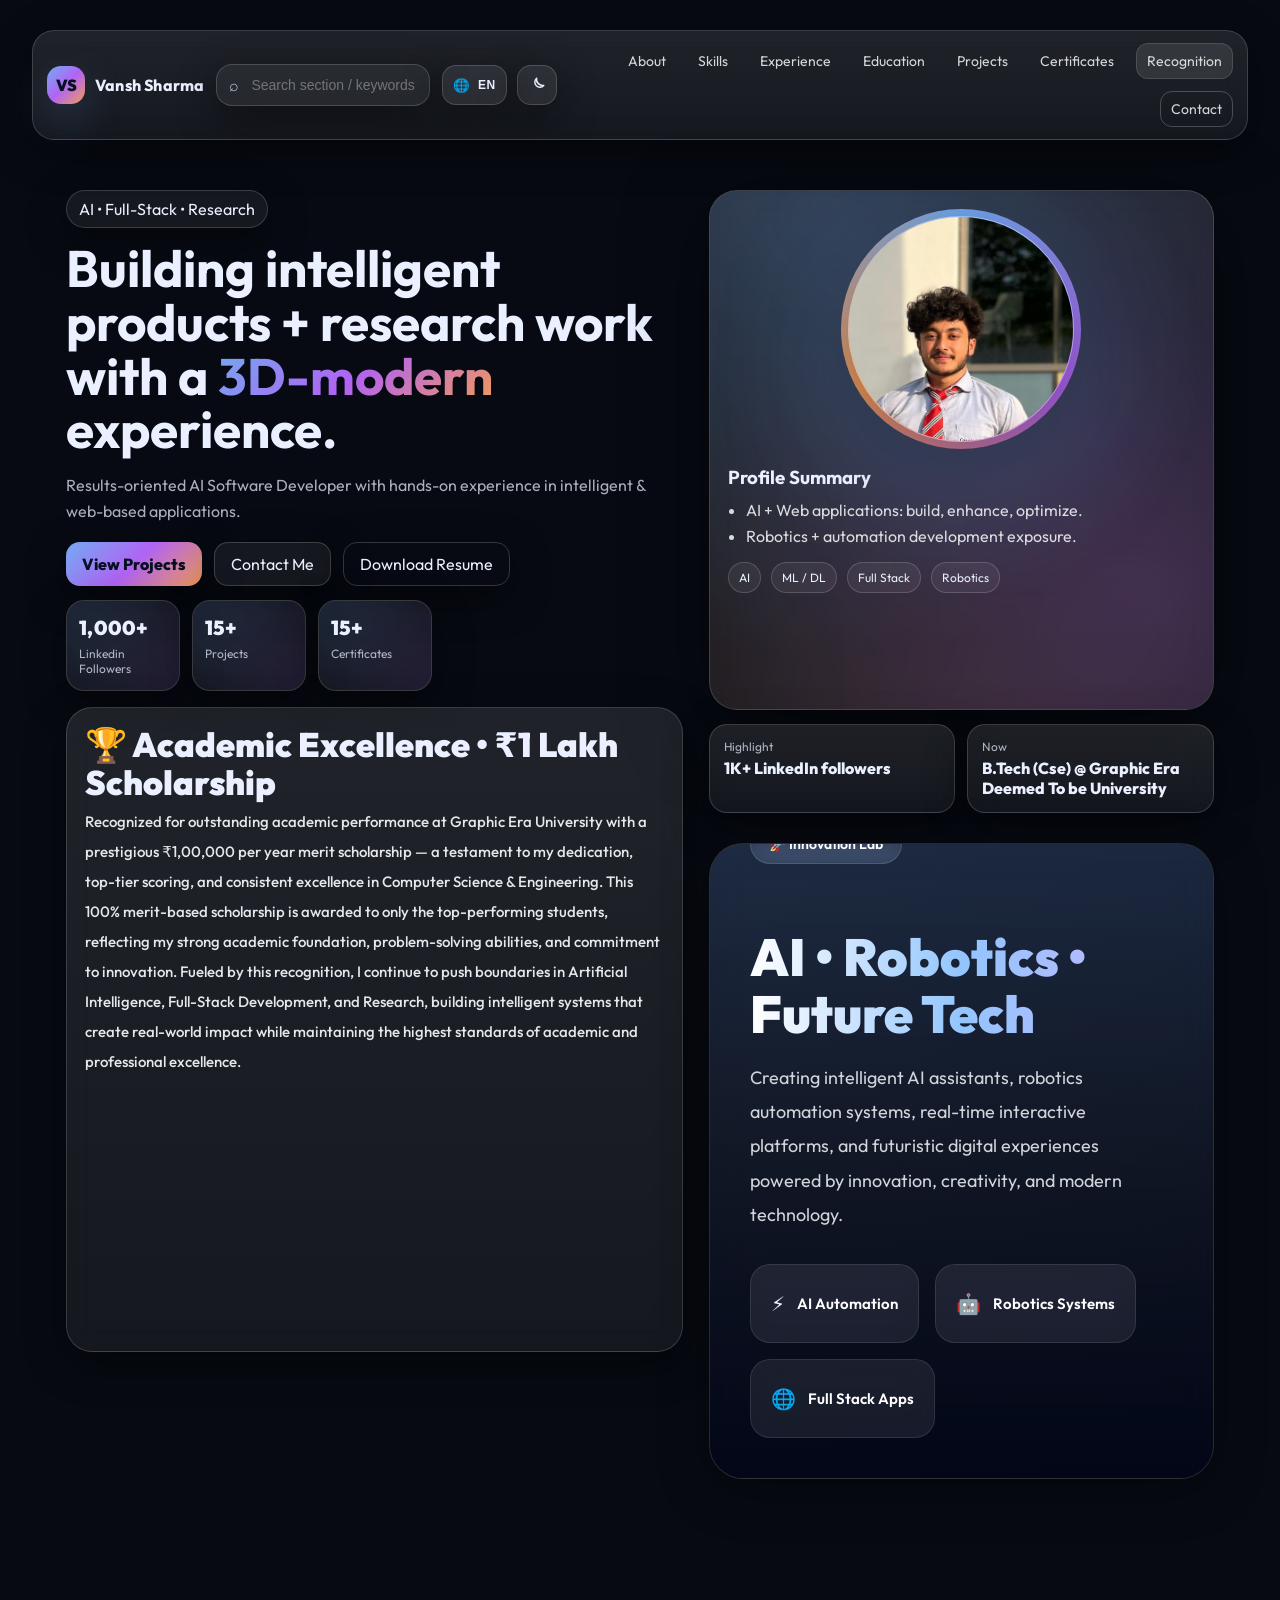
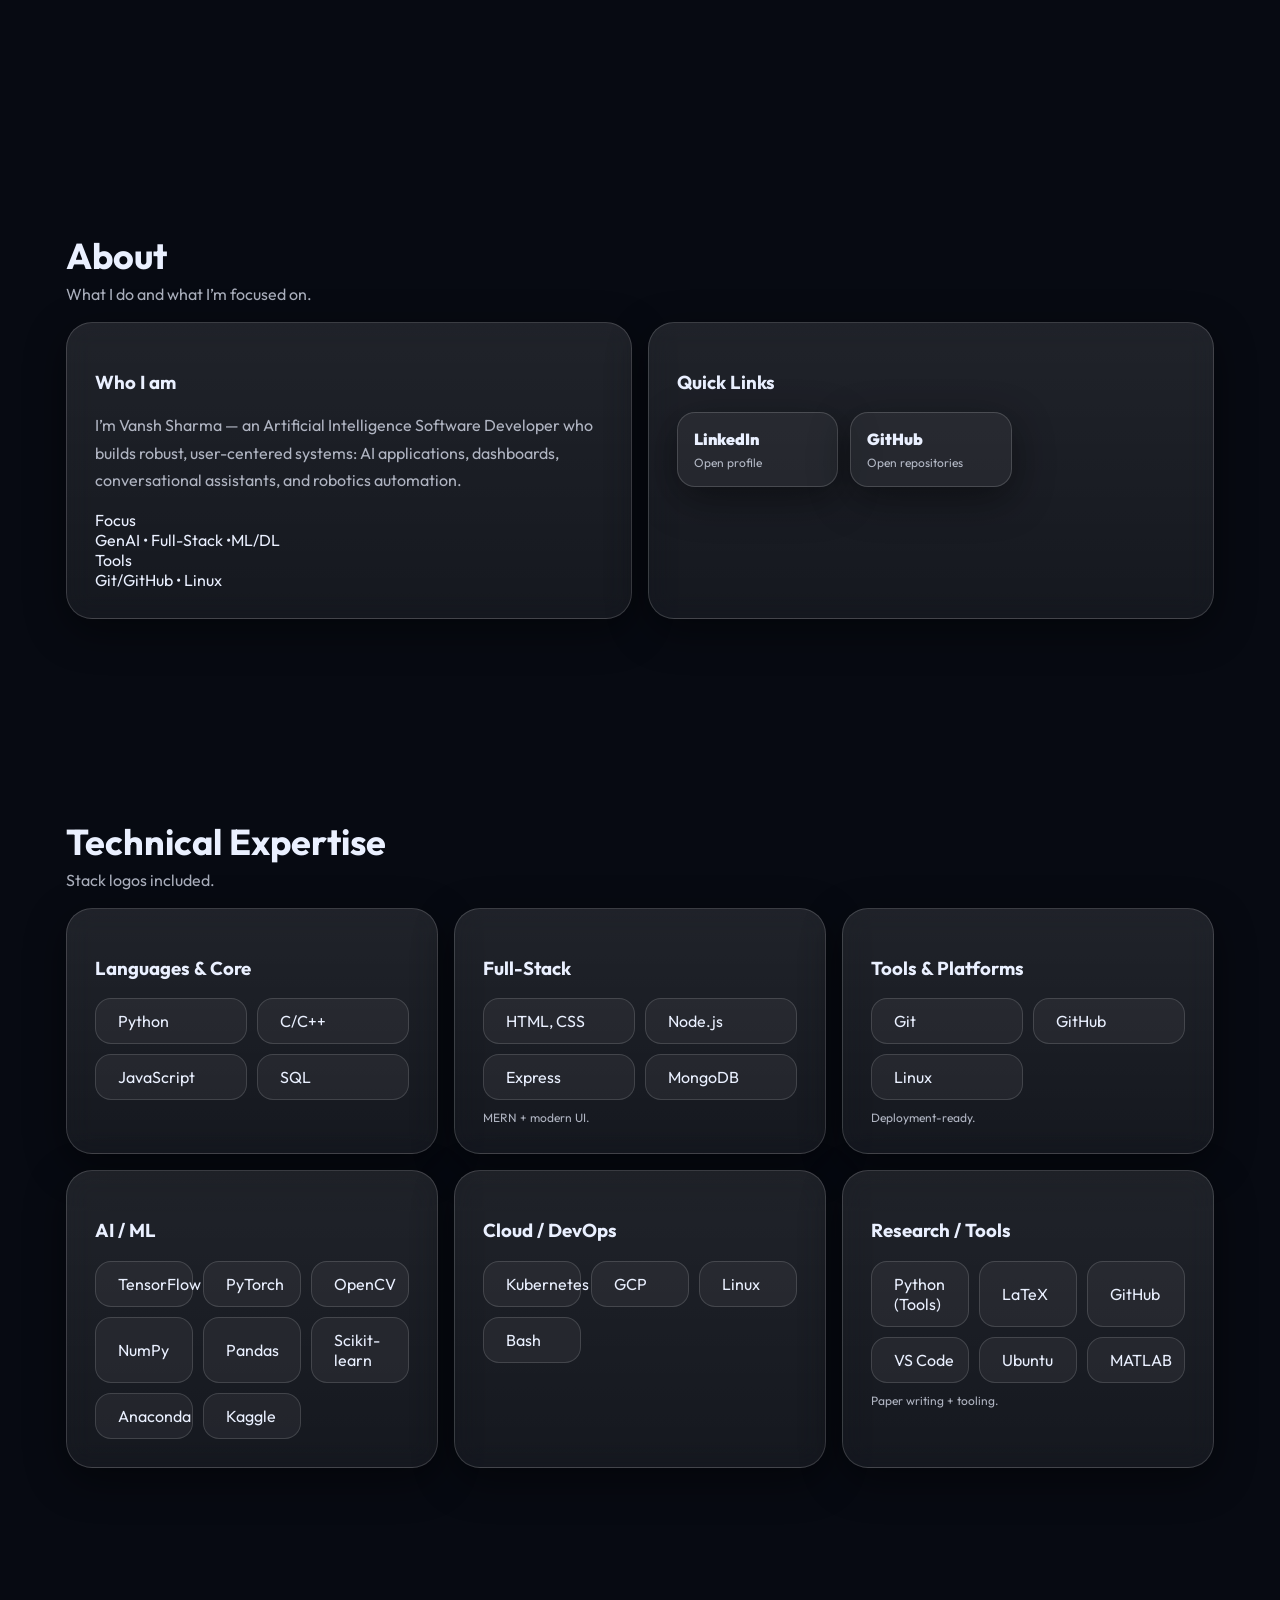
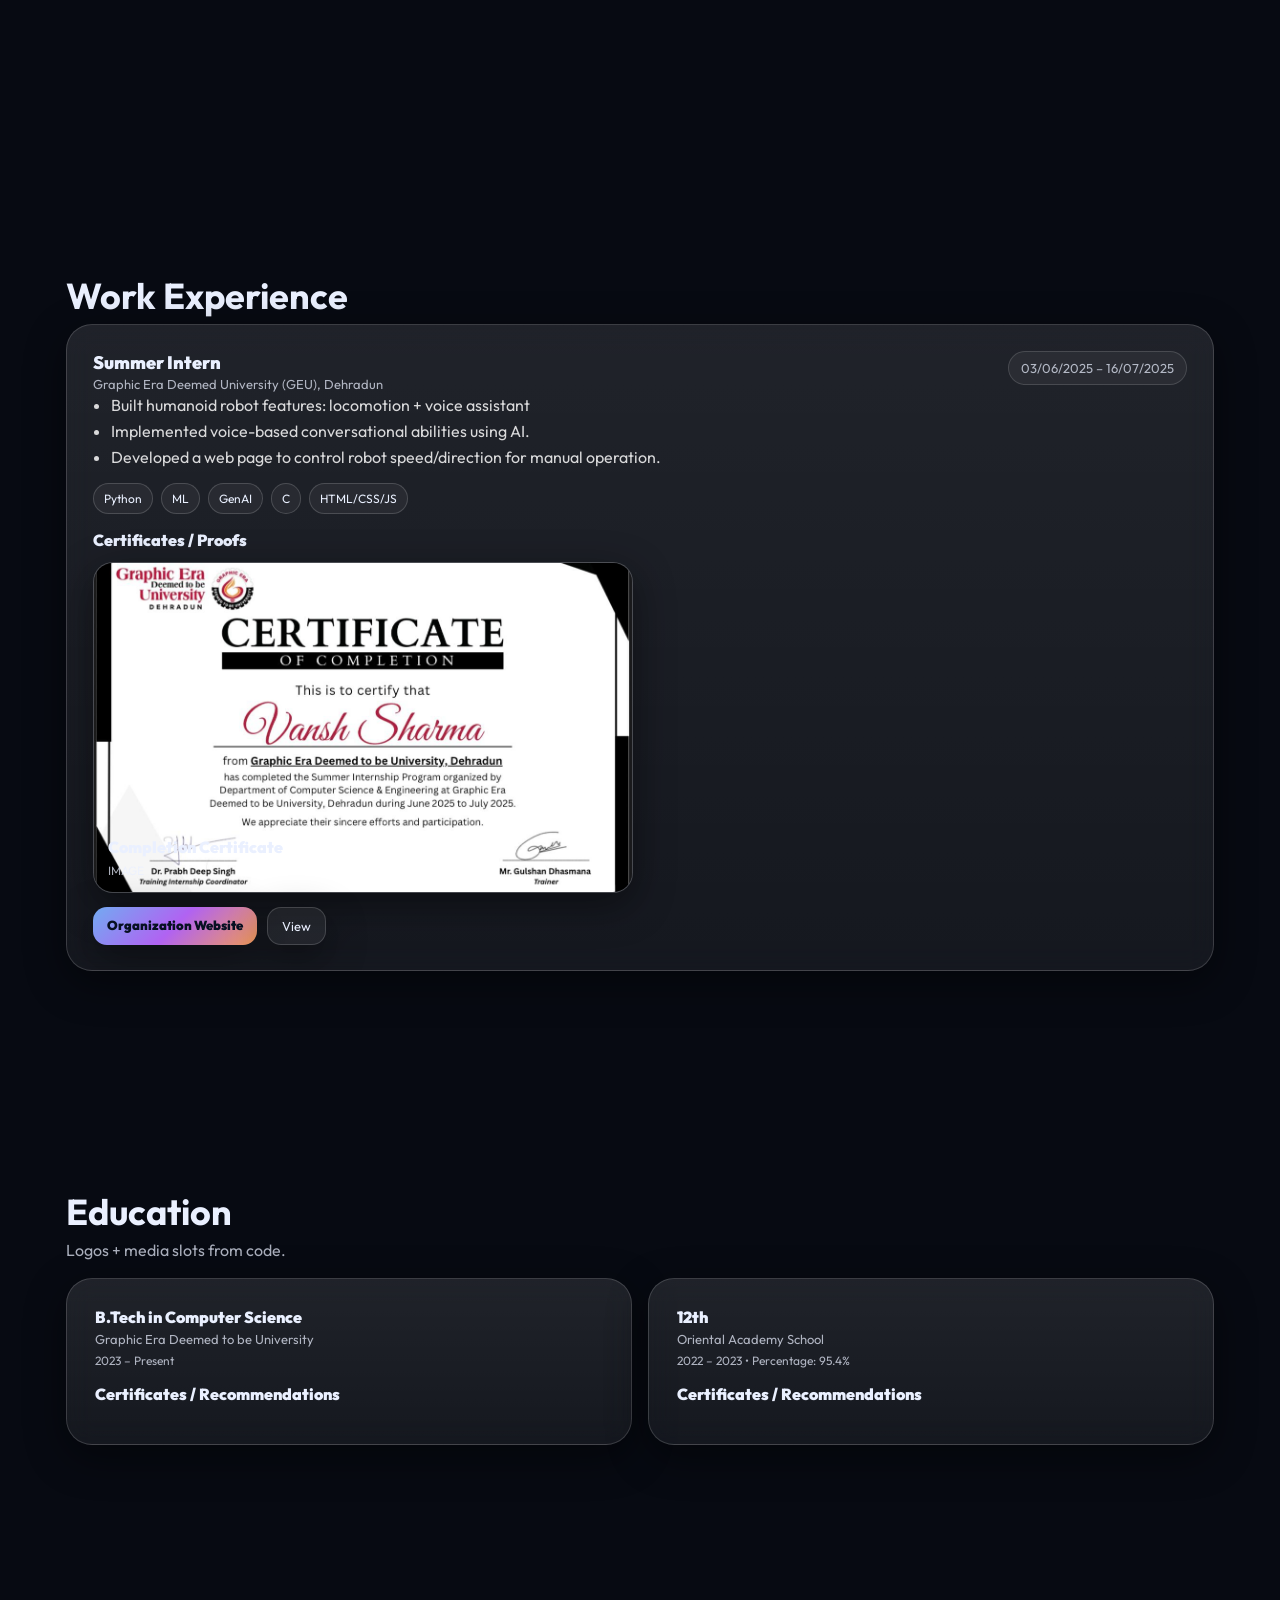
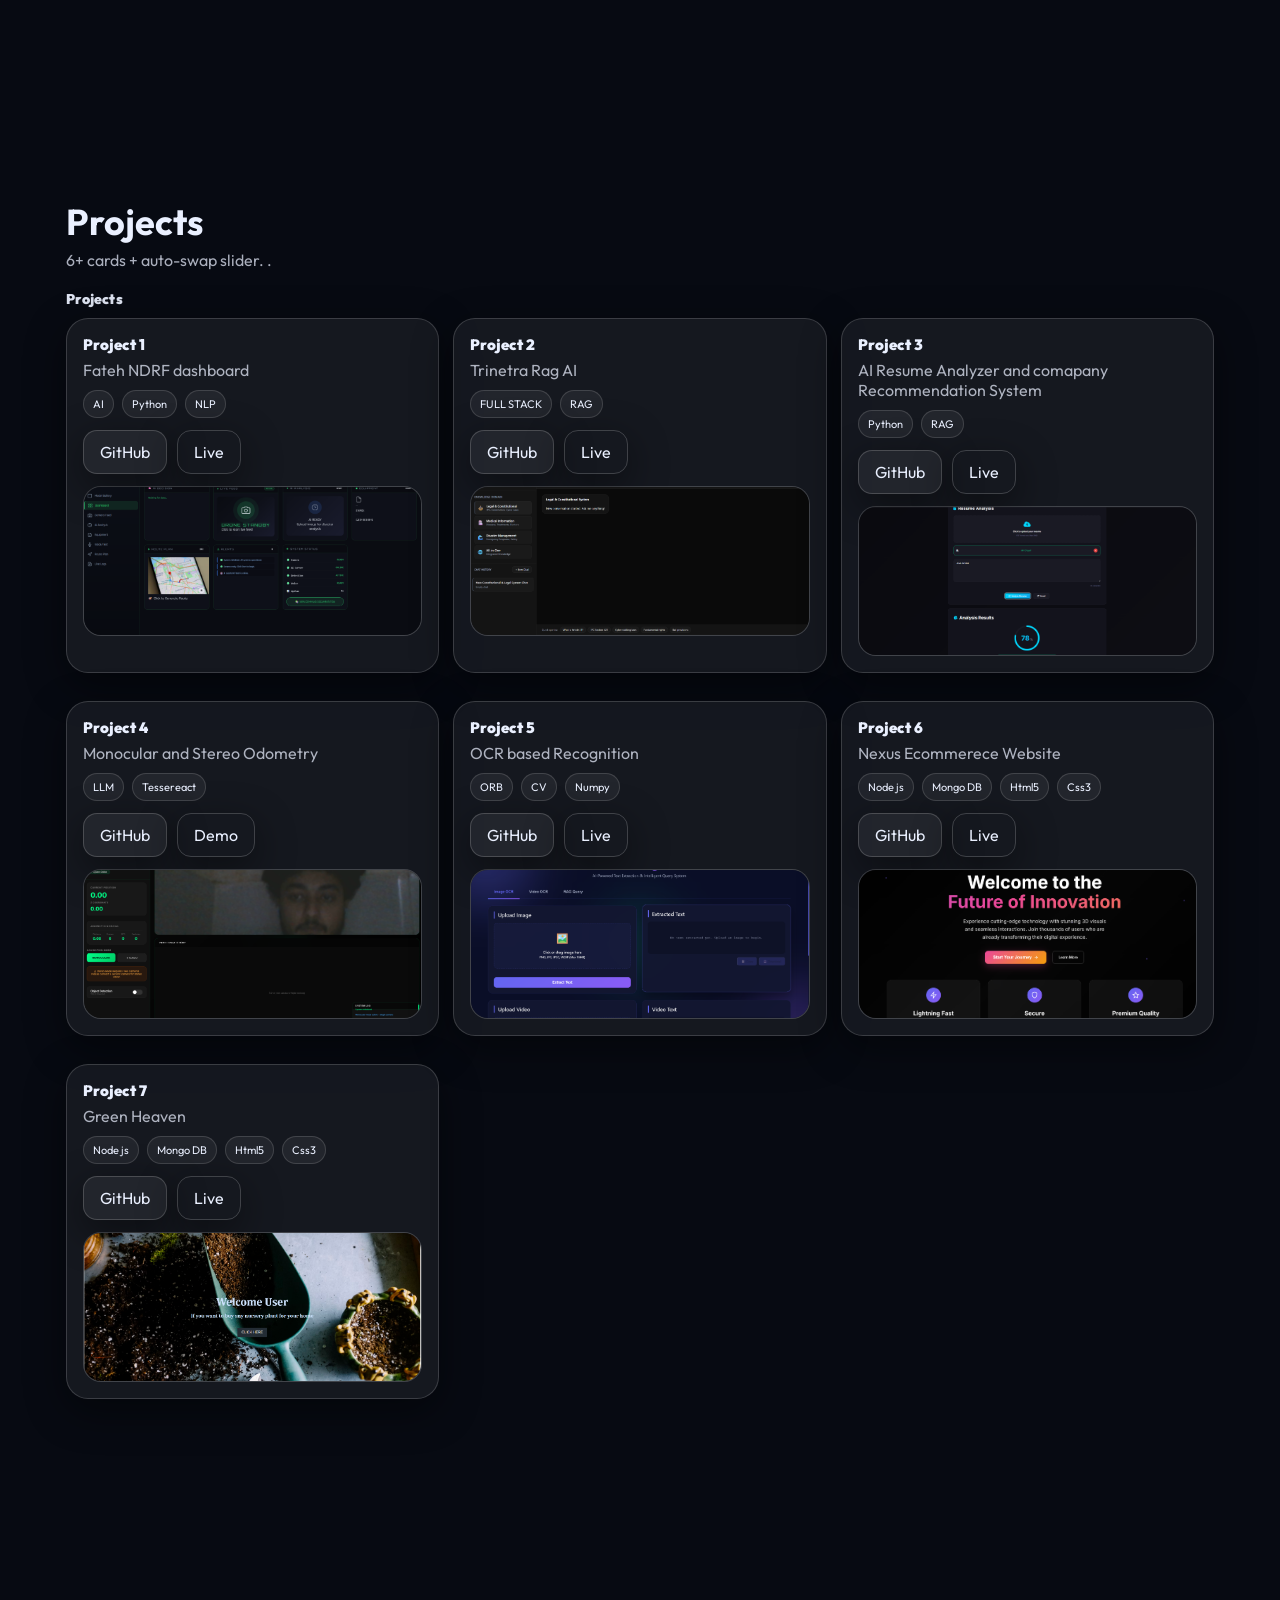
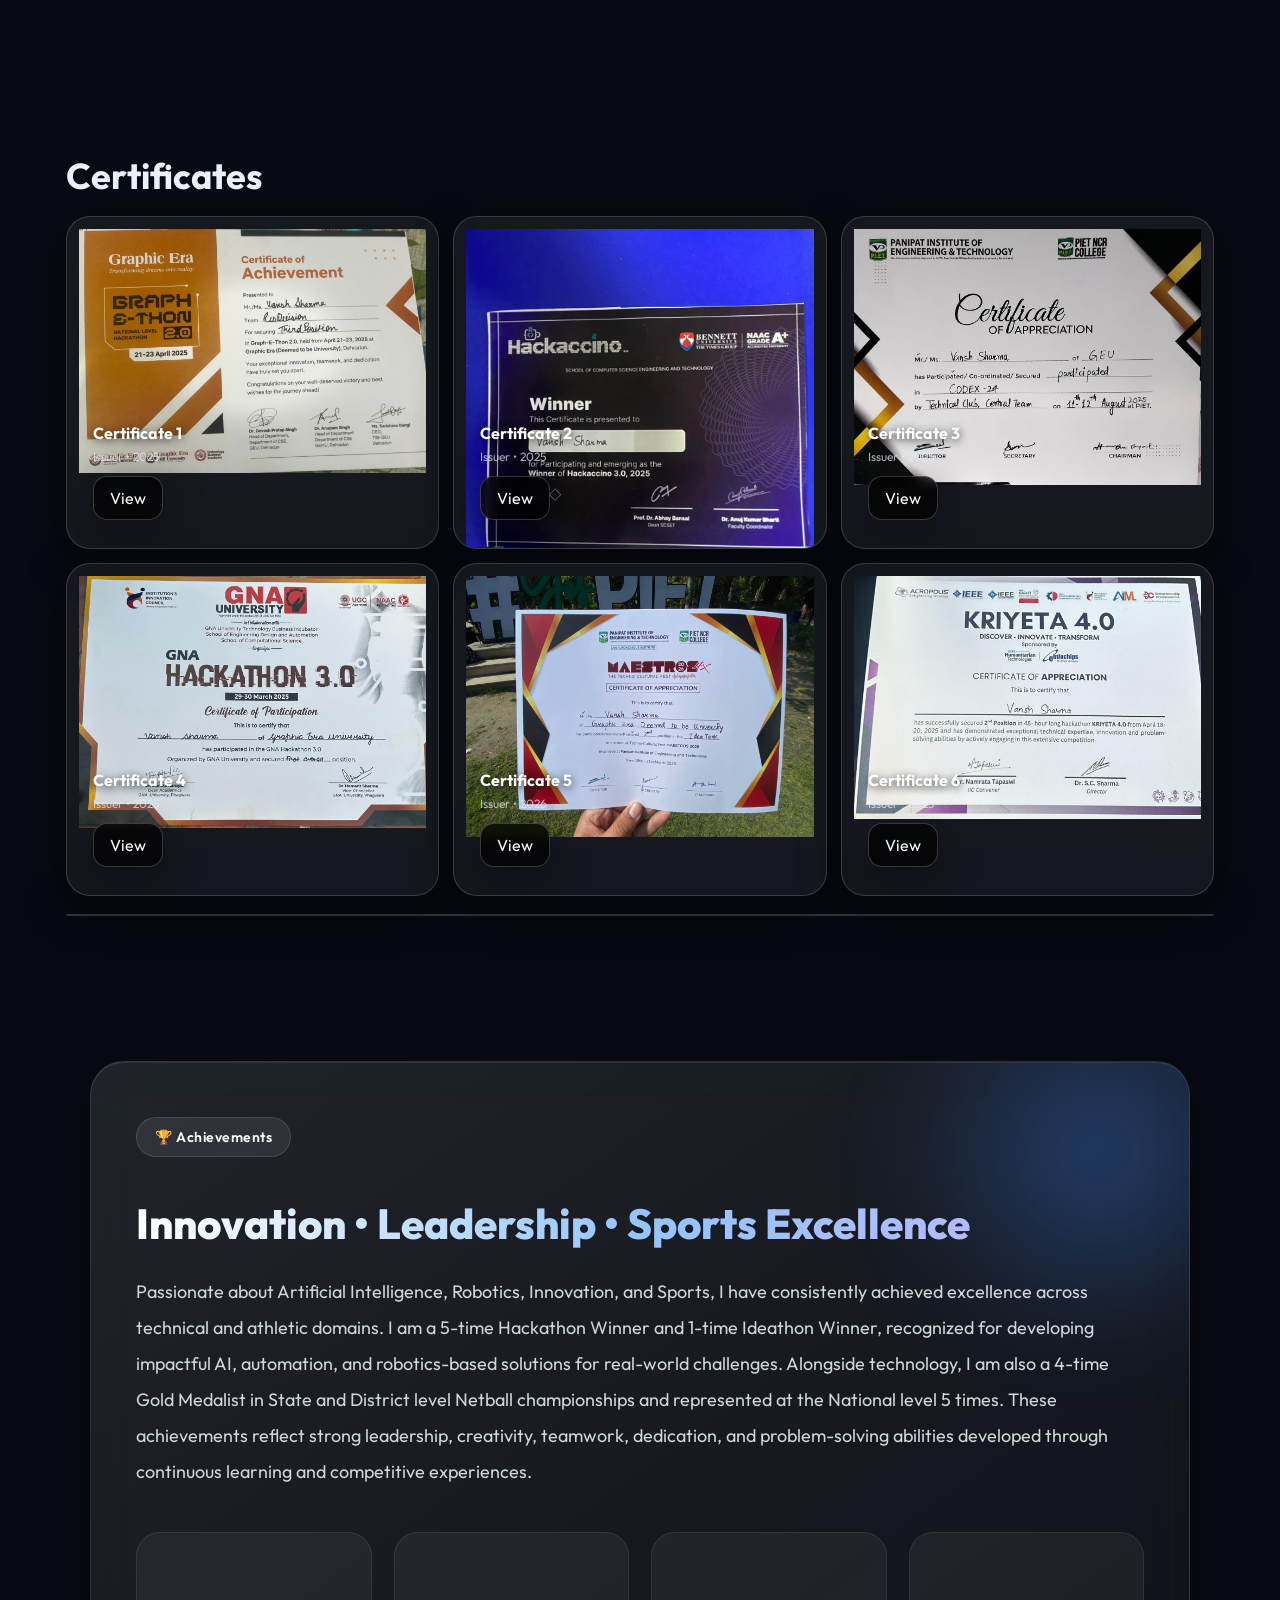
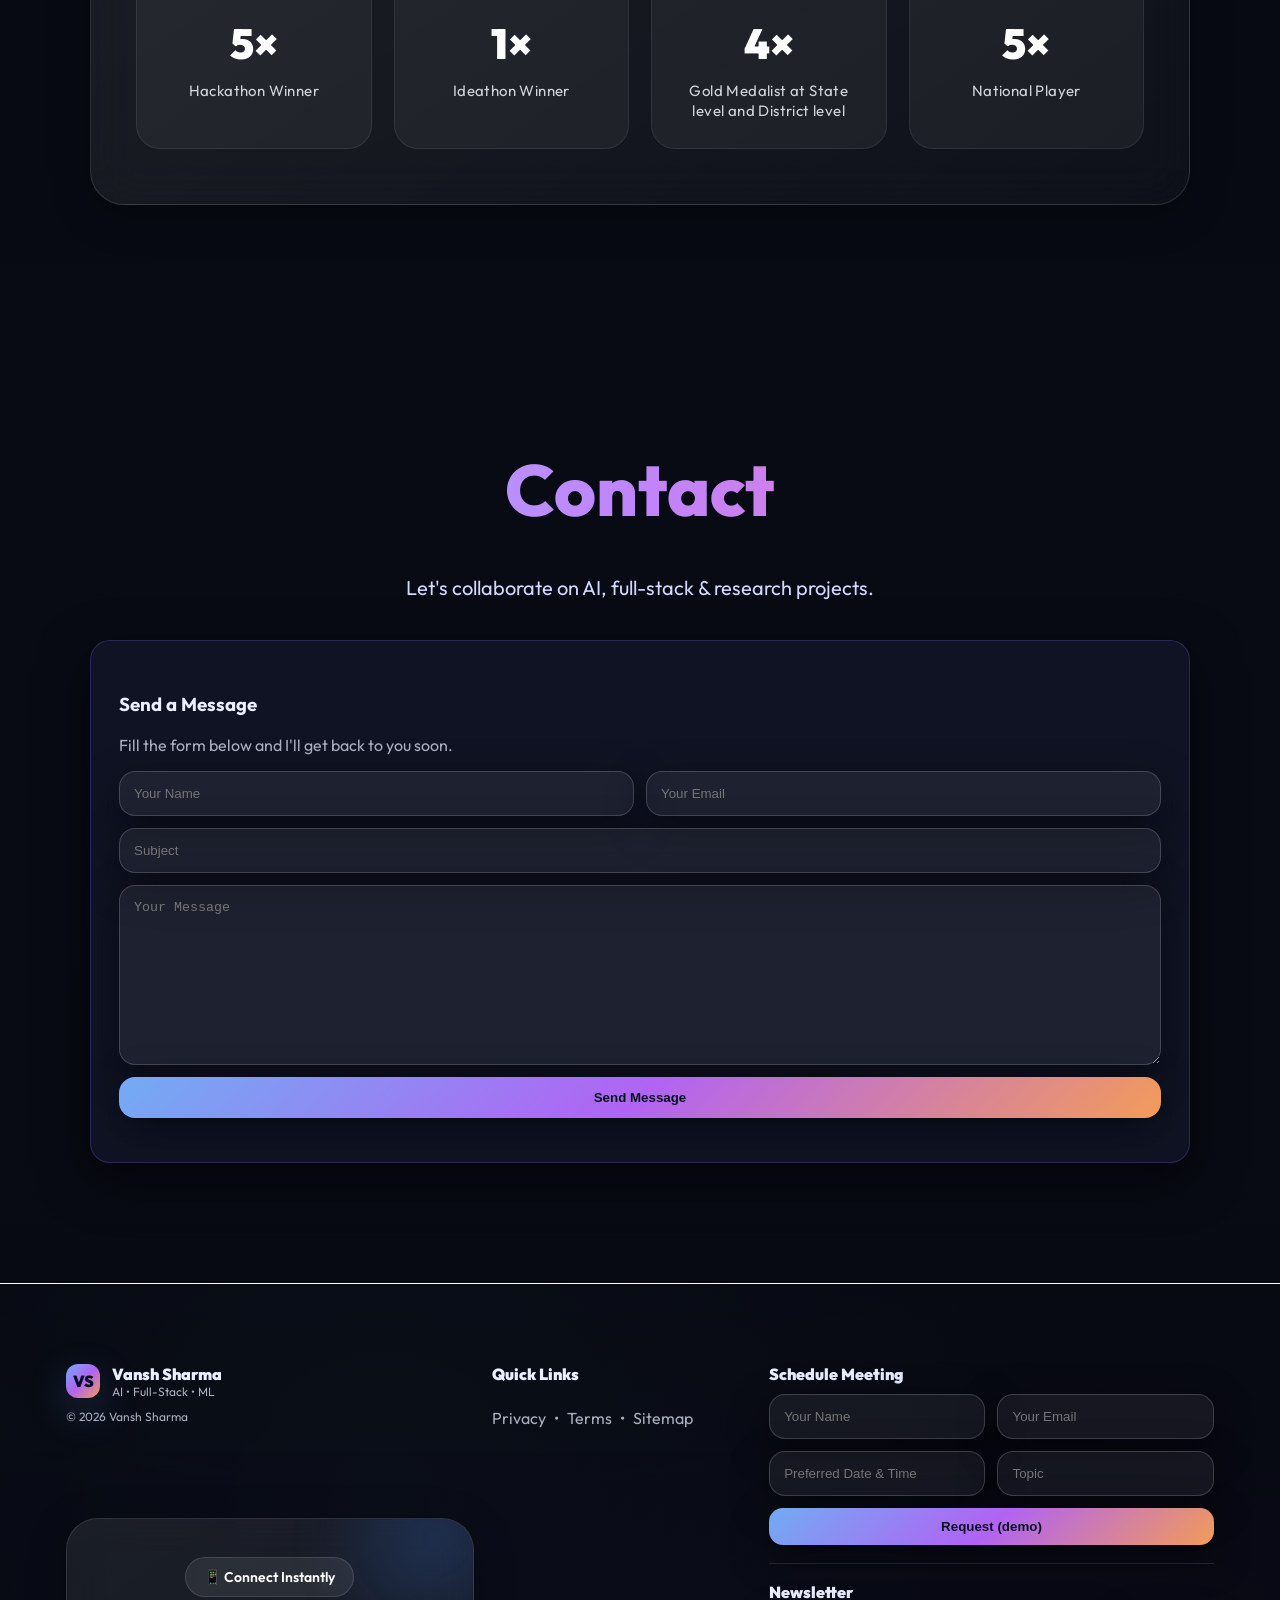
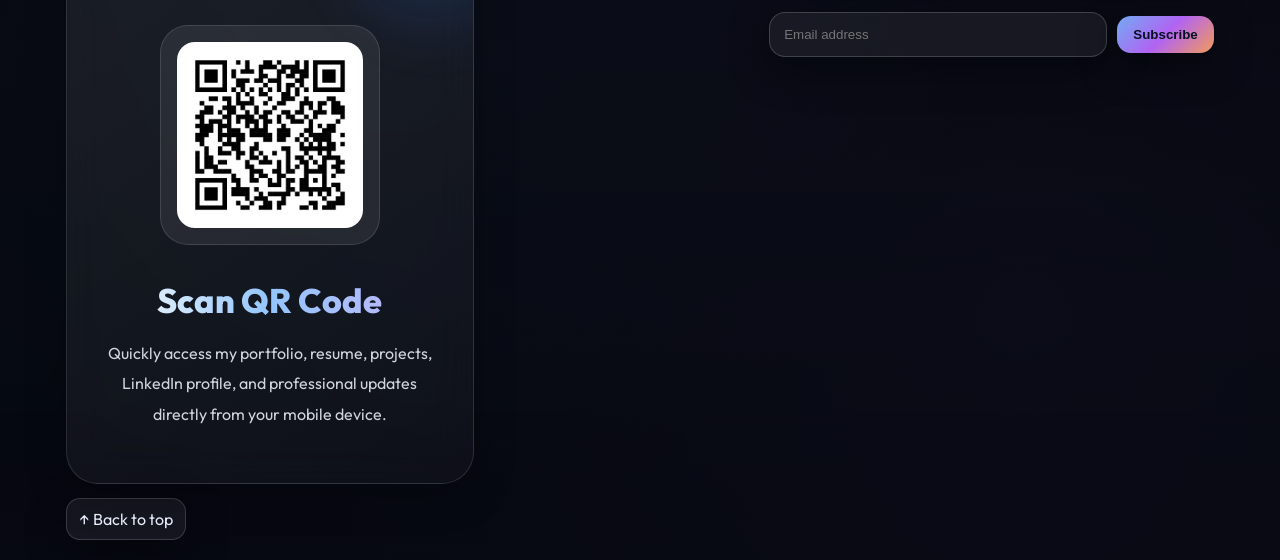
==== commit 8bd97611: "Update index.html" ====
--- a/index.html
+++ b/index.html
@@ -236,15 +236,15 @@
   </section>
 
   <!-- ABOUT -->
-  <section id="about" class="section themed about-video-section">
+  <section id="about" class="section themed section-video-bg">
 
   <!-- ABOUT BACKGROUND VIDEO -->
-  <video class="about-bg-video" autoplay muted loop playsinline>
-    <source src="https://raw.githubusercontent.com/bh-yogendra1/Yogendra-Bh_pm/main/about%20section.mp4" type="video/mp4">
+  <video class="section-bg-video" autoplay muted loop playsinline preload="auto" aria-hidden="true">
+    <source src="https://raw.githubusercontent.com/bh-yogendra1/Yogendra-Bh_pm/main/edited%20book.mp4" type="video/mp4">
     Your browser does not support the video tag.
   </video>
 <!-- DARK OVERLAY -->
-<div class="about-video-overlay"></div>
+<div class="section-bg-overlay" aria-hidden="true"></div>
 
 <div class="container">
   <div class="sectionHead">
@@ -275,6 +275,8 @@
     </div>
   </div>
 </div>
+  </section>
+
   <!-- SKILLS -->
 <section id="skills" class="section themed alt skills-video-section">
 
@@ -341,7 +343,11 @@
 
 
   <!-- EXPERIENCE -->
-  <section id="experience" class="section themed">
+  <section id="experience" class="section themed section-video-bg">
+    <video class="section-bg-video" autoplay muted loop playsinline preload="metadata" aria-hidden="true">
+      <source src="https://raw.githubusercontent.com/bh-yogendra1/Yogendra-Bh_pm/main/patent.mp4" type="video/mp4">
+    </video>
+    <div class="section-bg-overlay" aria-hidden="true"></div>
     <div class="container">
      <div class="sectionHead">
   <h2 data-i18n="sec_experience">Work Experience</h2>
@@ -373,7 +379,11 @@
   </section>
 
   <!-- PROJECTS -->
-  <section id="projects" class="section themed">
+  <section id="projects" class="section themed section-panel">
+    <video class="section-panel-video" autoplay muted loop playsinline preload="metadata" aria-hidden="true">
+      <source src="https://raw.githubusercontent.com/bh-yogendra1/Yogendra-Bh_pm/main/blogs.mp4" type="video/mp4">
+    </video>
+    <div class="section-panel-overlay" aria-hidden="true"></div>
     <div class="container">
       <div class="sectionHead">
   <h2 data-i18n="sec_projects">Projects</h2>
@@ -417,8 +427,14 @@
     </div>
   </section>  -->
 
- 
-   <section id="certifications" class="section themed alt">
+    </div>
+  </section>
+
+   <section id="certifications" class="section themed alt section-panel">
+    <video class="section-panel-video" autoplay muted loop playsinline preload="metadata" aria-hidden="true">
+      <source src="https://raw.githubusercontent.com/bh-yogendra1/Yogendra-Bh_pm/main/book%20chapter.mp4" type="video/mp4">
+    </video>
+    <div class="section-panel-overlay" aria-hidden="true"></div>
     <div class="container">
      <div class="sectionHead">
   <h2 data-i18n="sec_certificates">Certificates</h2>
@@ -570,18 +586,8 @@
 
   <div class="contact-grid">
 
-    <!-- ===================== CONTACT SECTION (CLEANED) ===================== -->
-<!-- Only the functional Send Message card remains. The Quick Info card has been removed. -->
-
-<!-- Send Message card with Web3Forms API Integration -->
-<div class="card glass tilt contactFormCard cardXL">
-  
-   <img src="assets/v.jpeg" alt="Vansh Sharma" 
-  <p class="muted">Fill the form below and I'll get back to you soon.</p>
-        <!-- Your quick info content / JS filled -->
-      </div>
-
-      <div class="card glass tilt contactFormCard cardXL">
+    <!-- Contact form -->
+    <div class="card glass tilt contactFormCard cardXL">
     <h3 data-i18n="contact_send_message">Send a Message</h3>
       <p class="muted" data-i18n="contact_form_hint">Fill the form below and I'll get back to you soon.</p>
 
